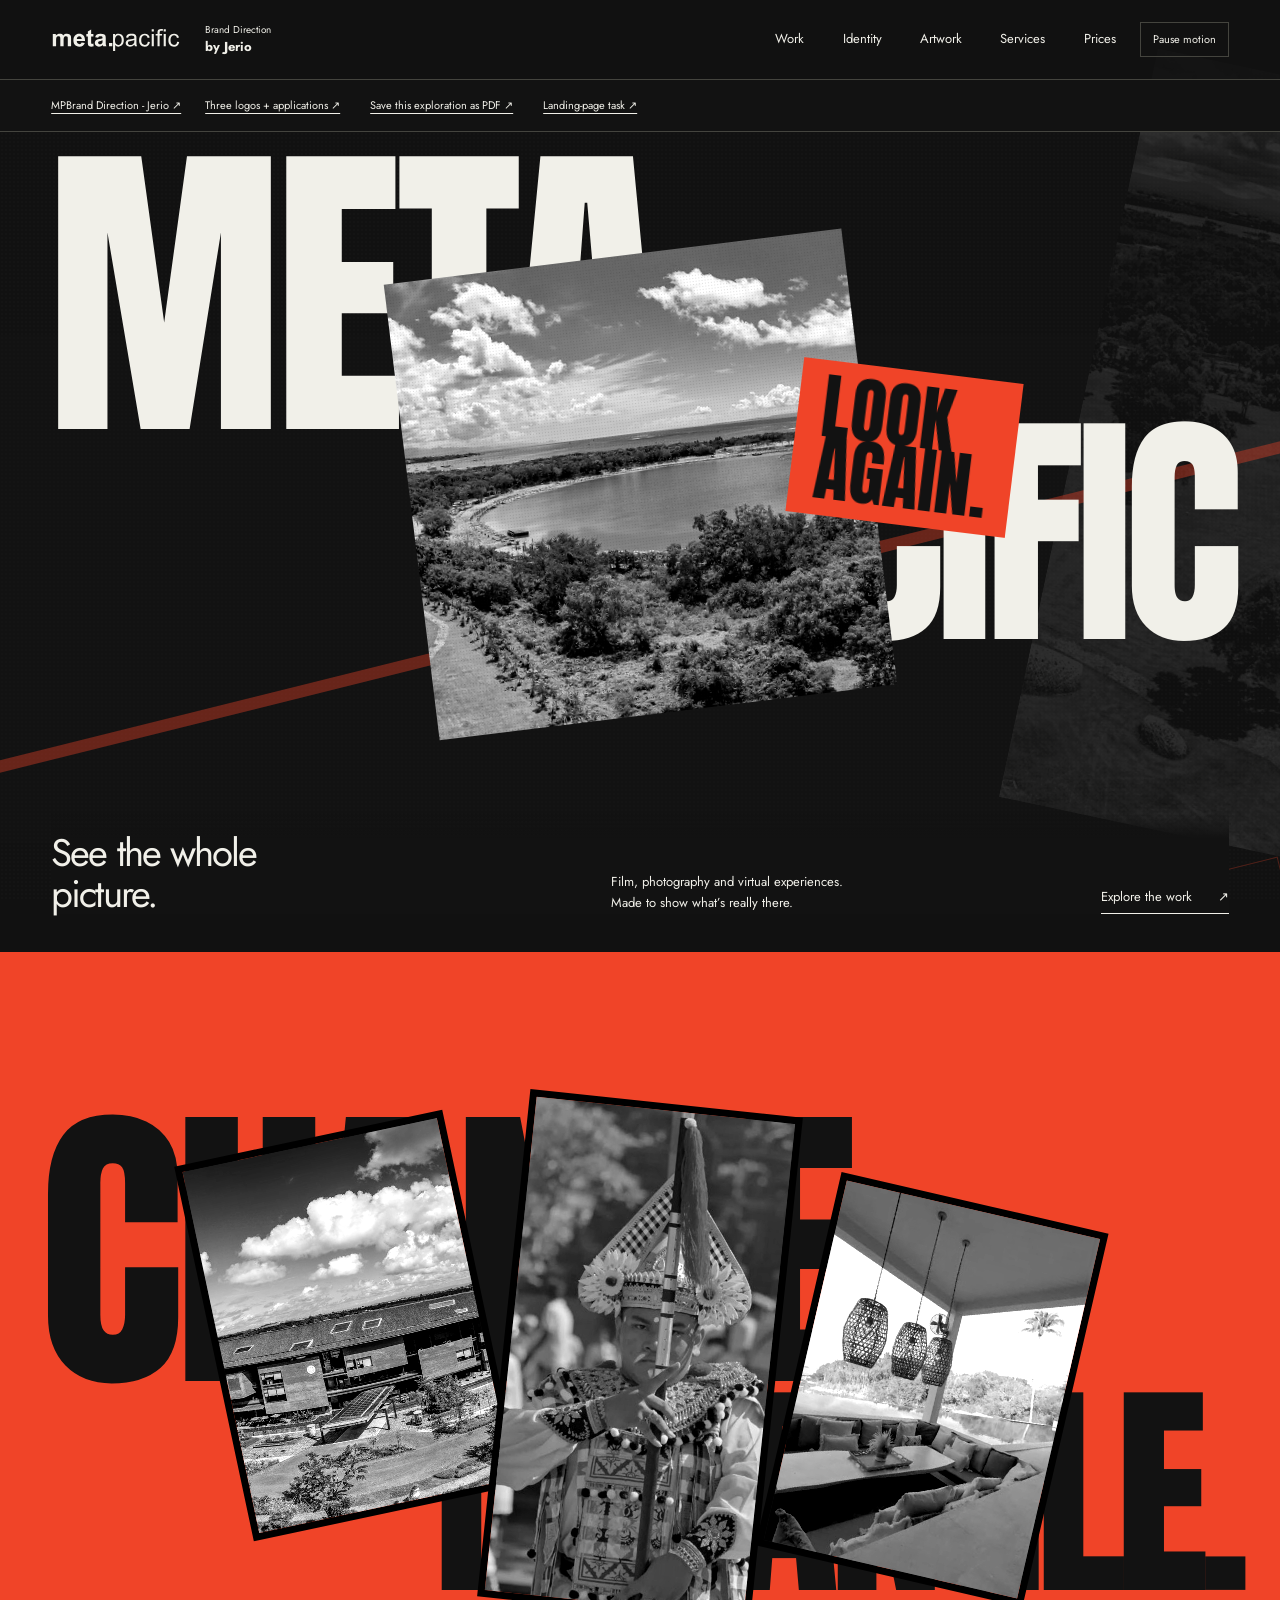
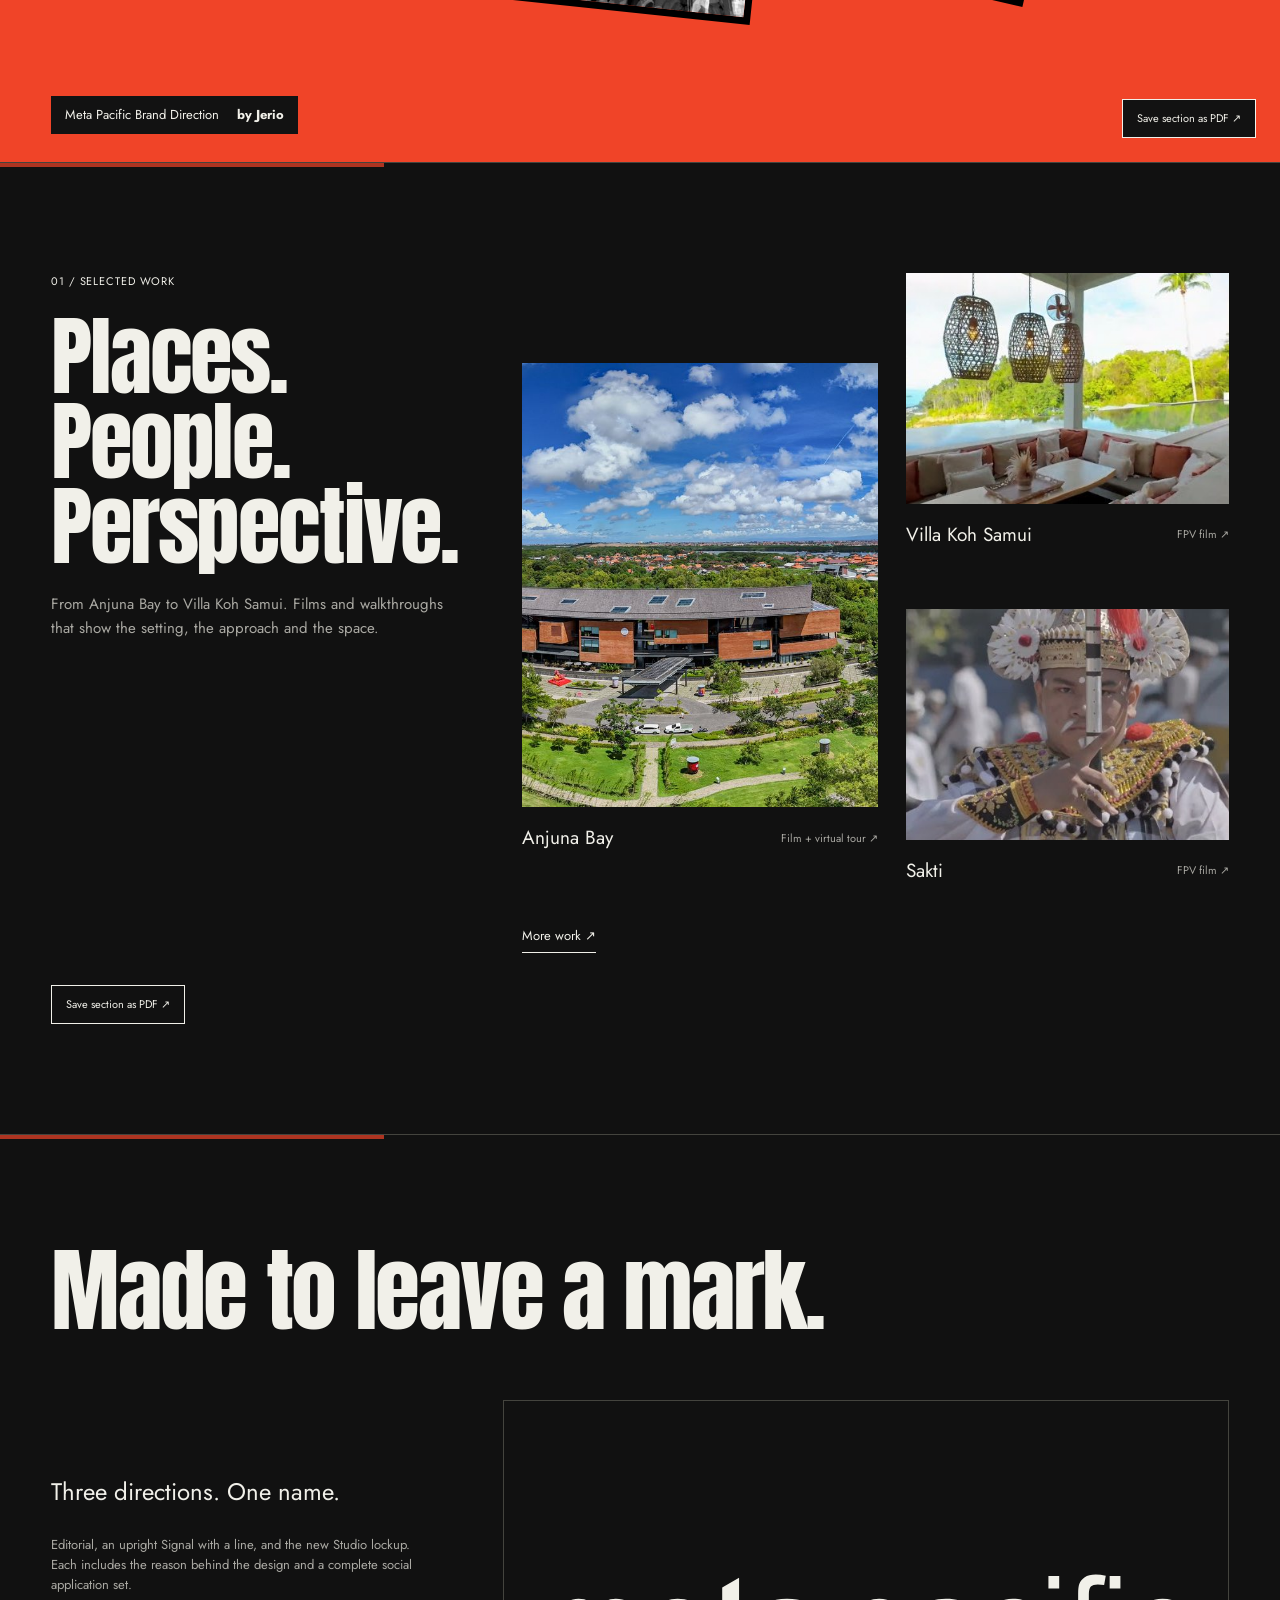
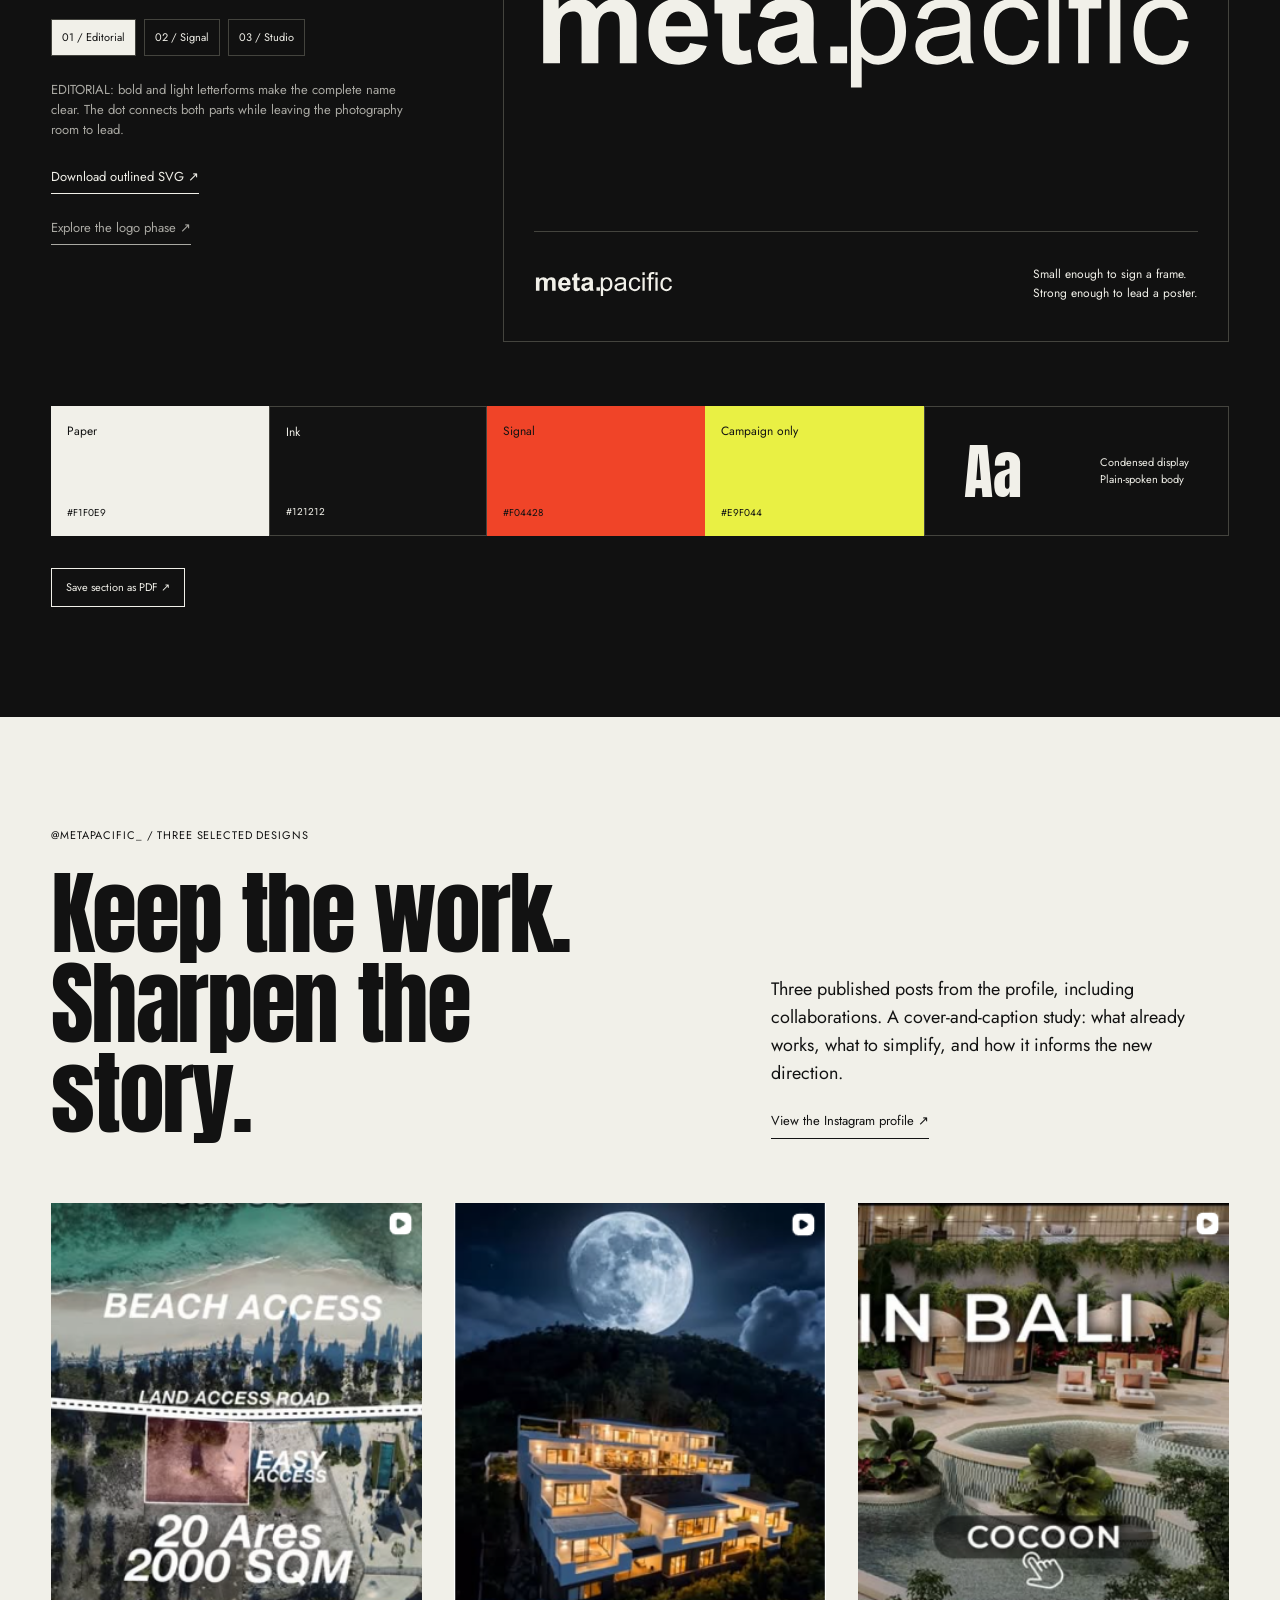
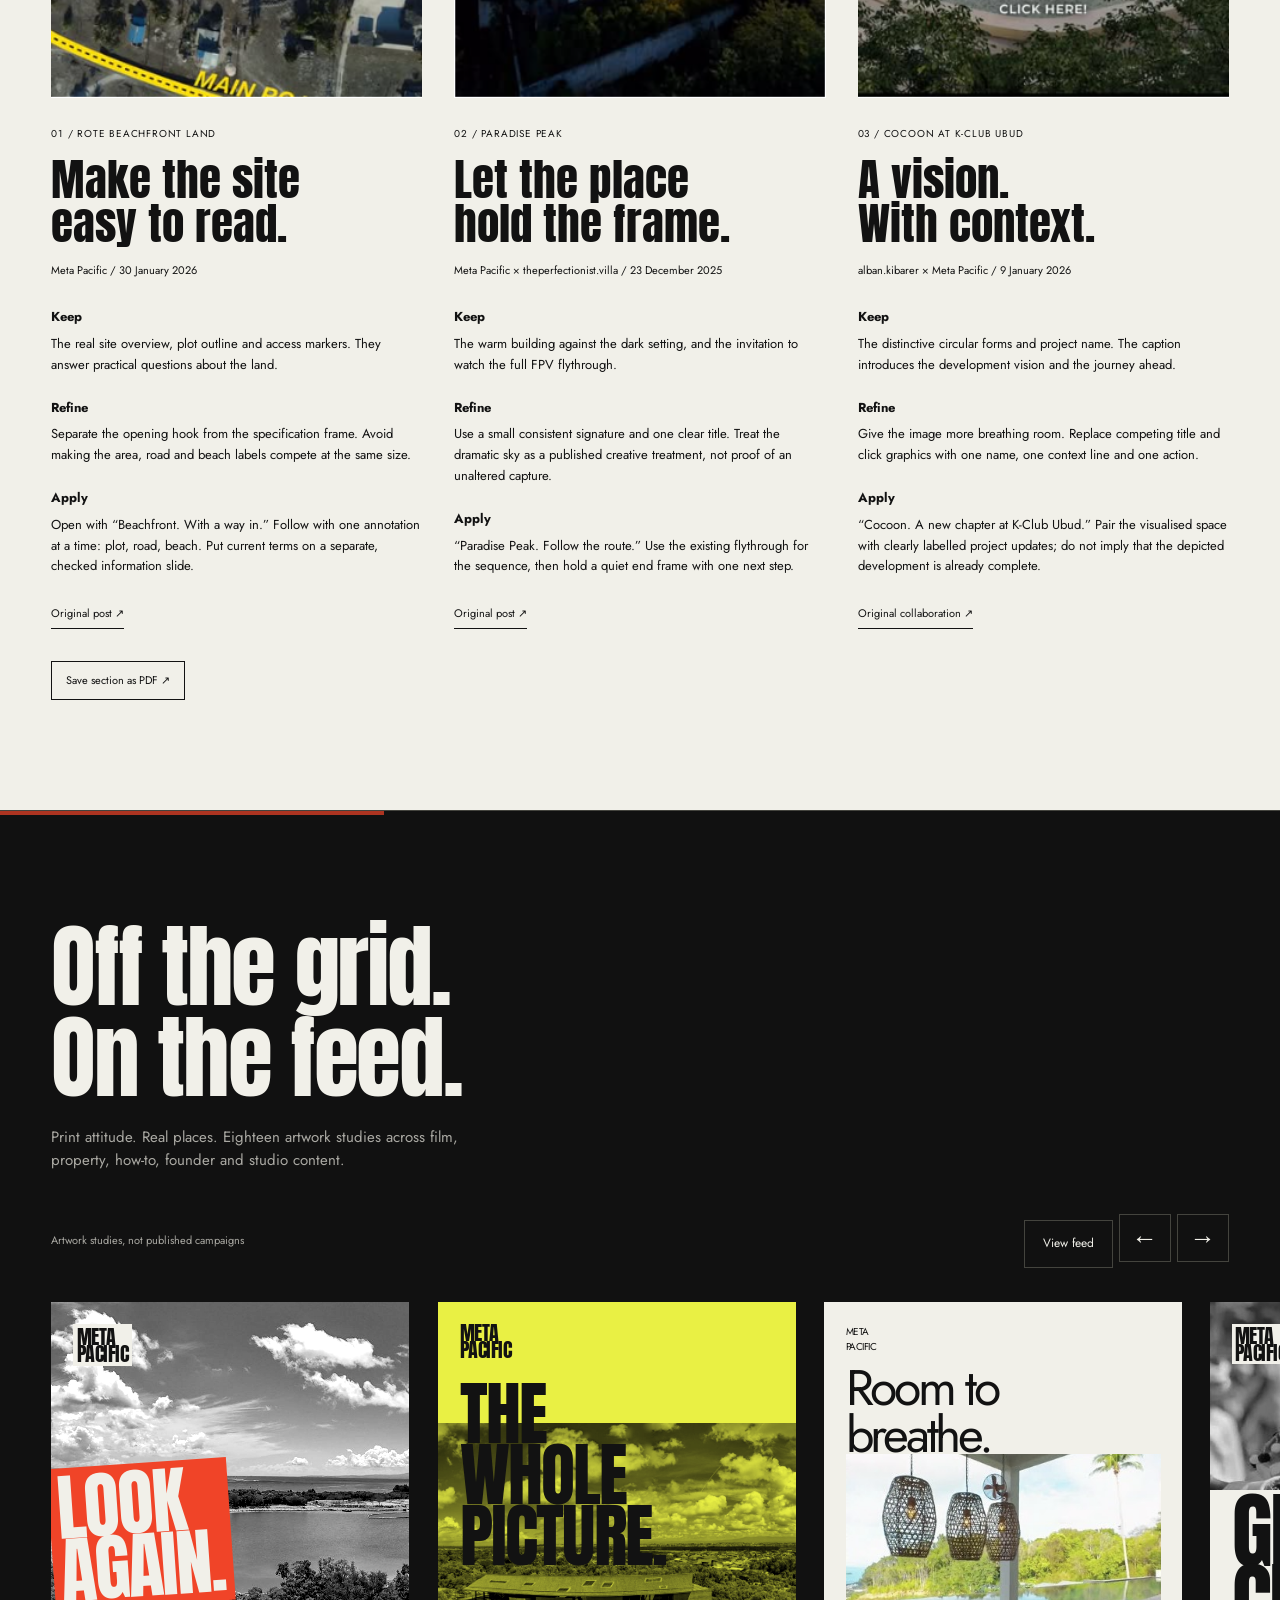
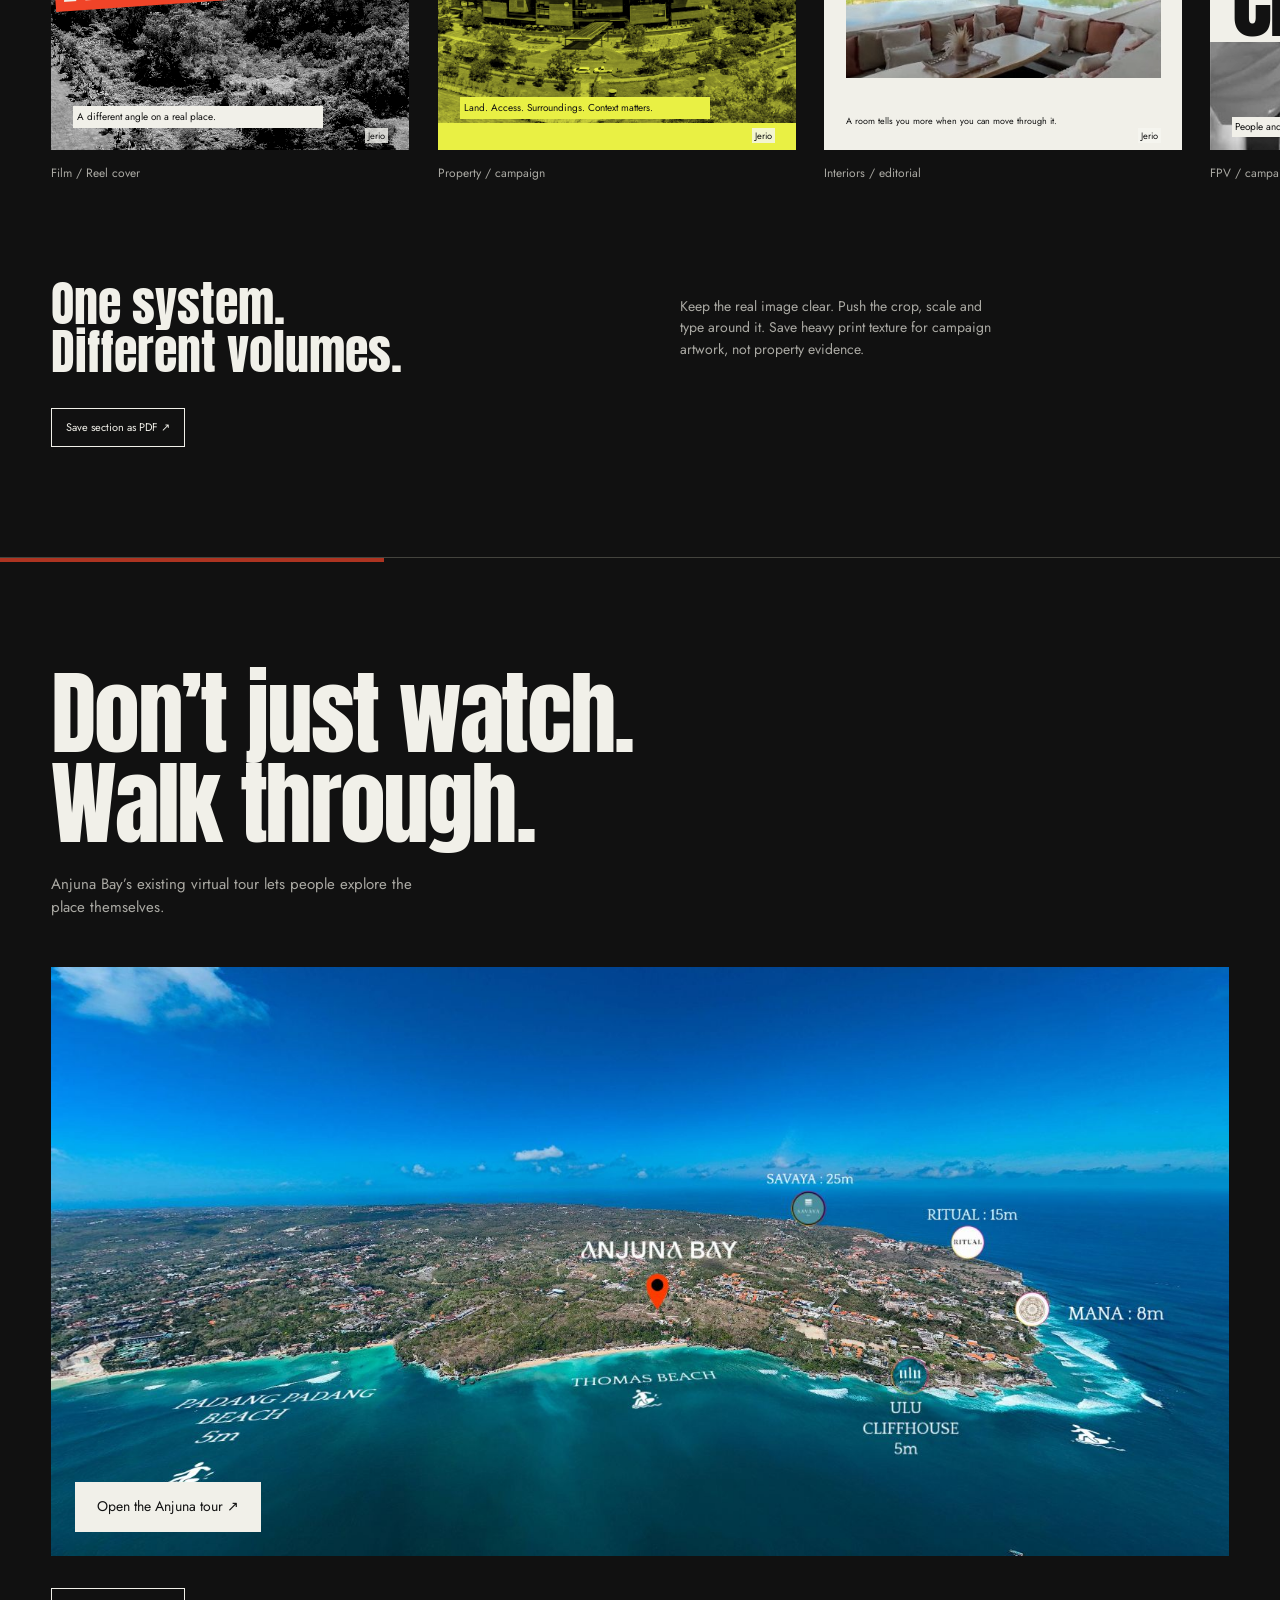
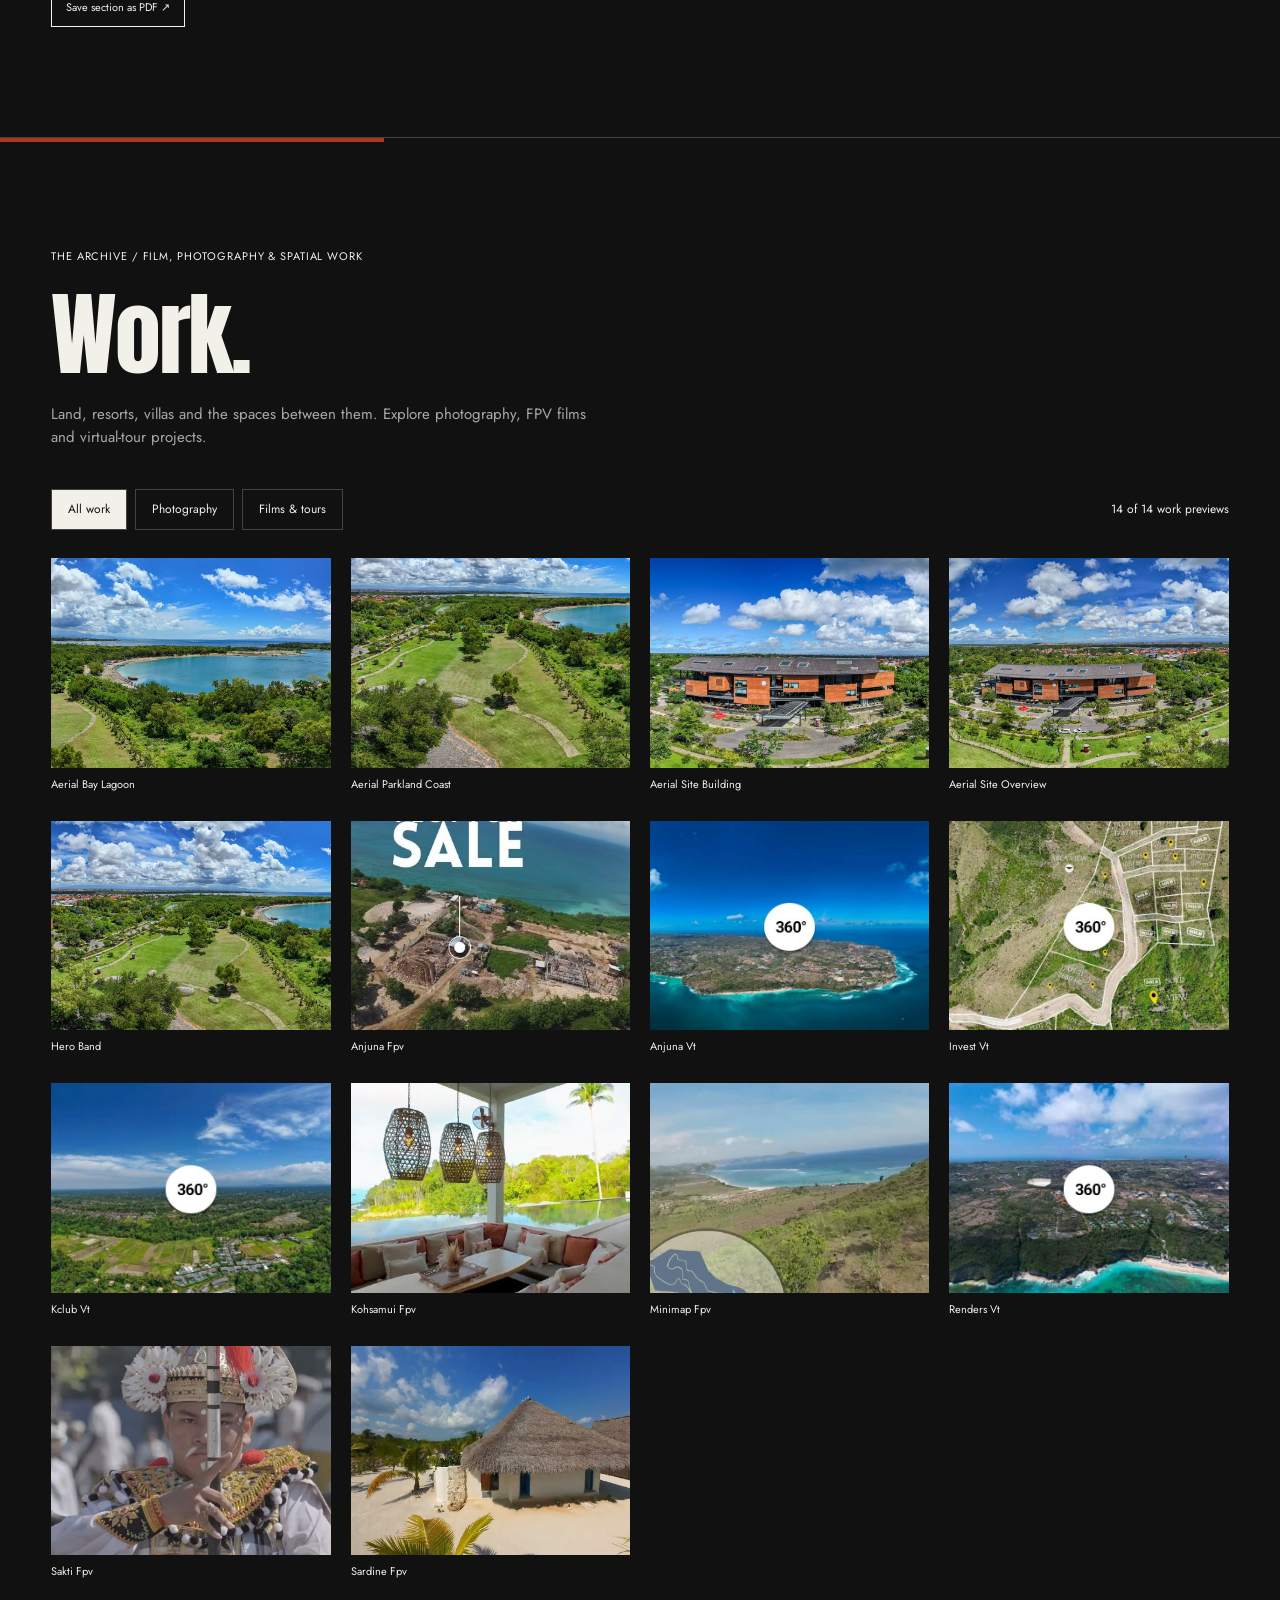
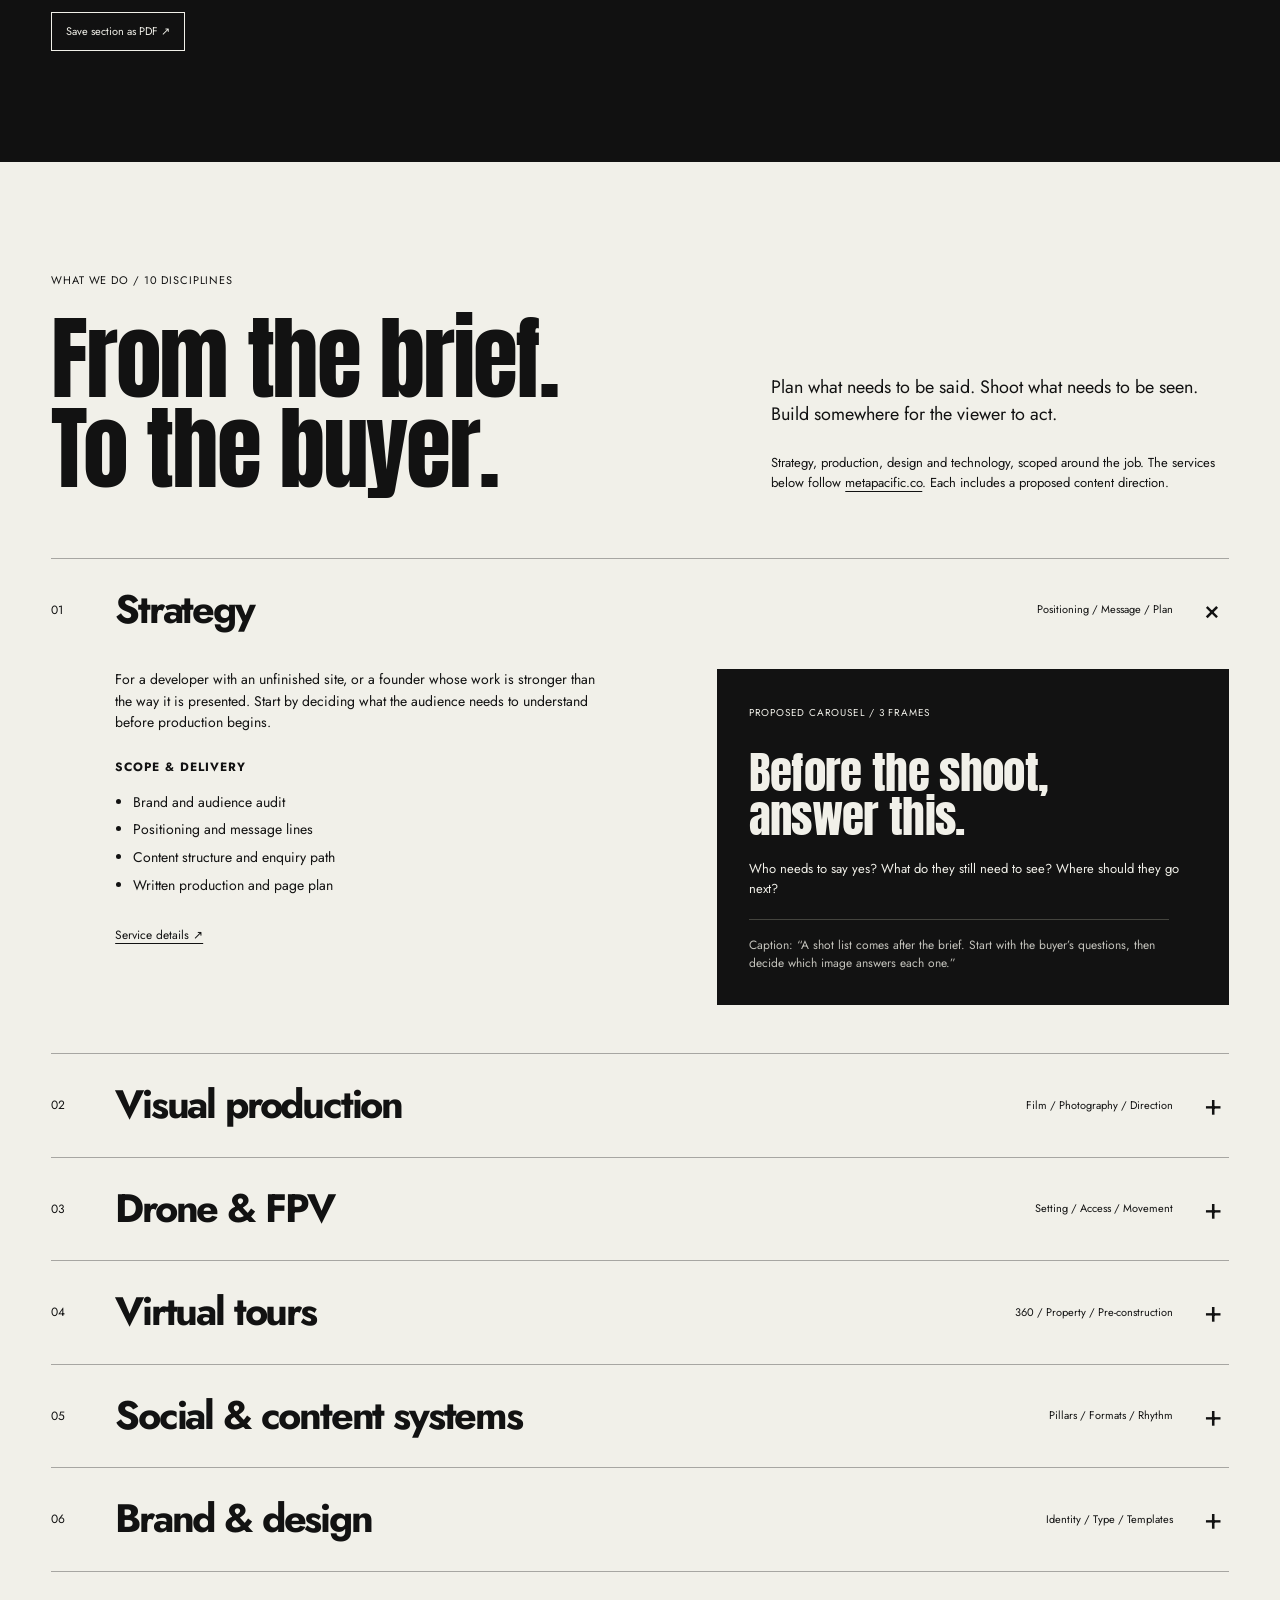
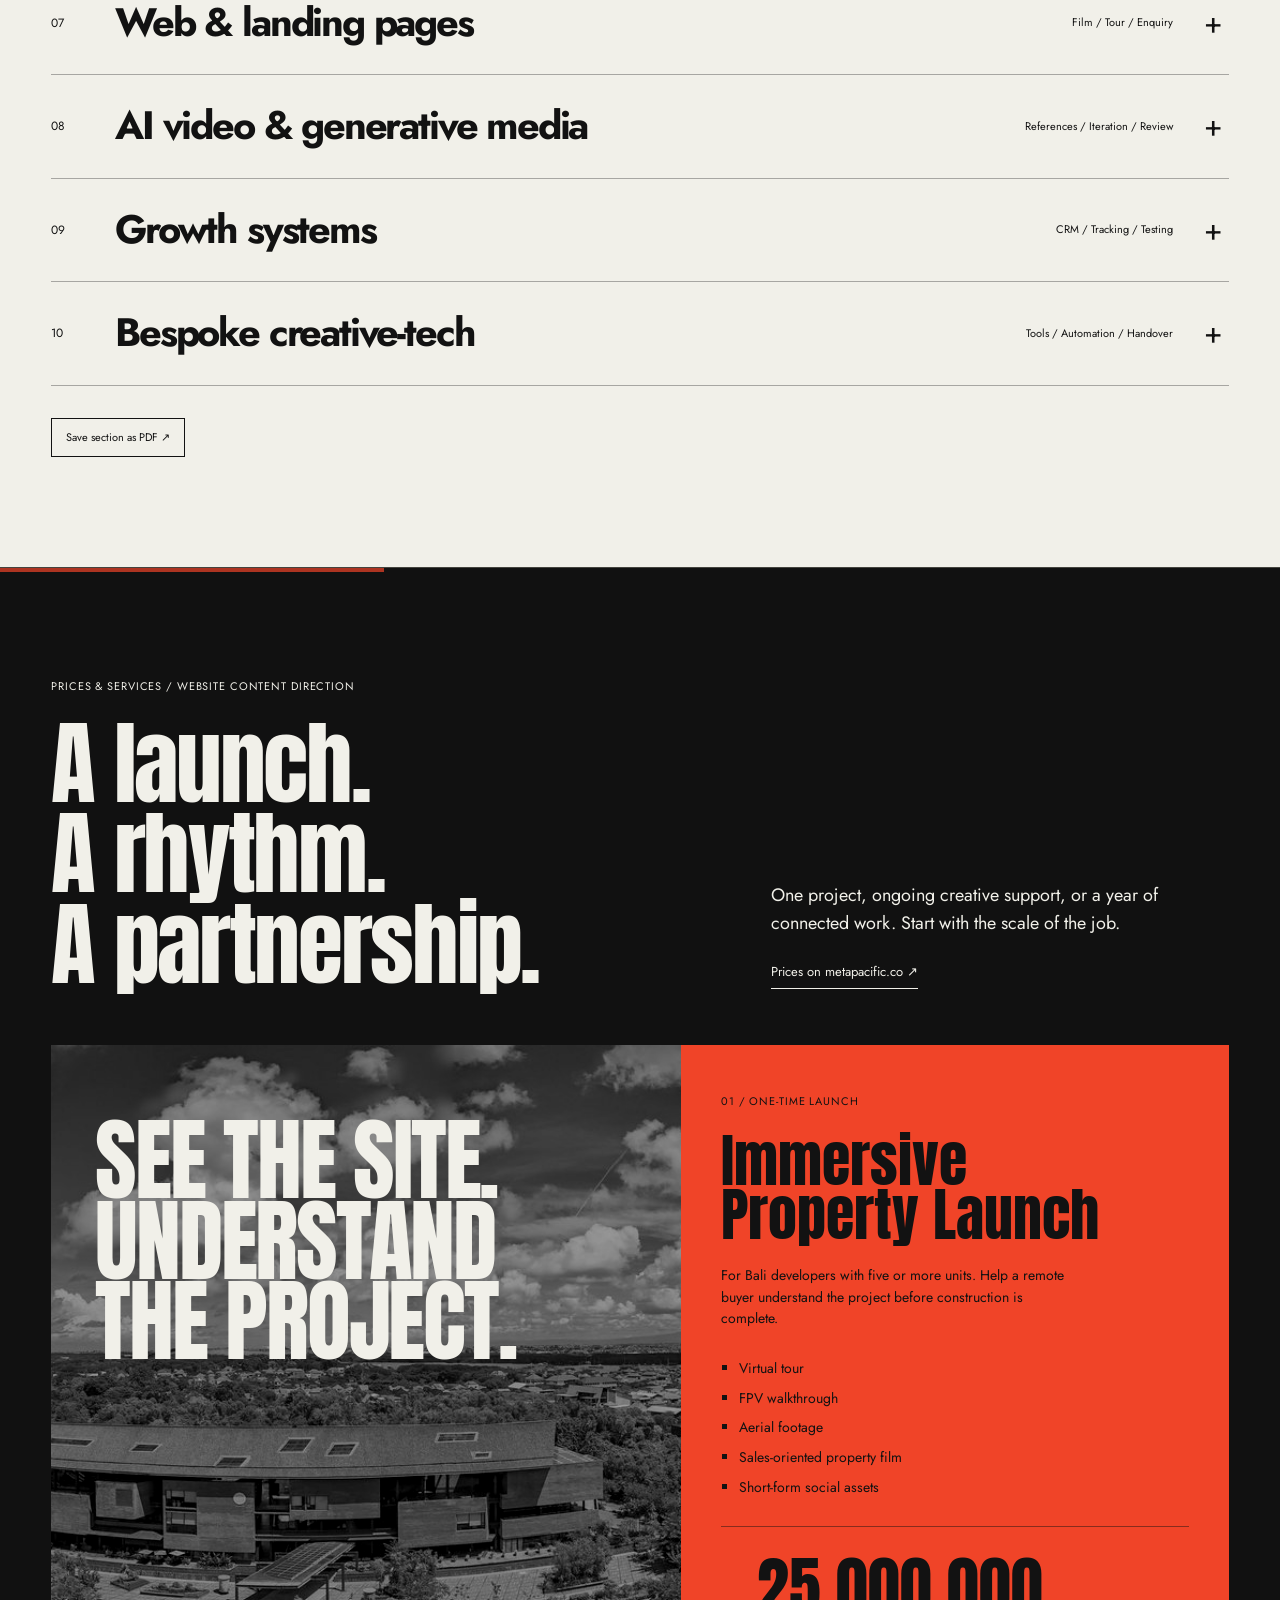
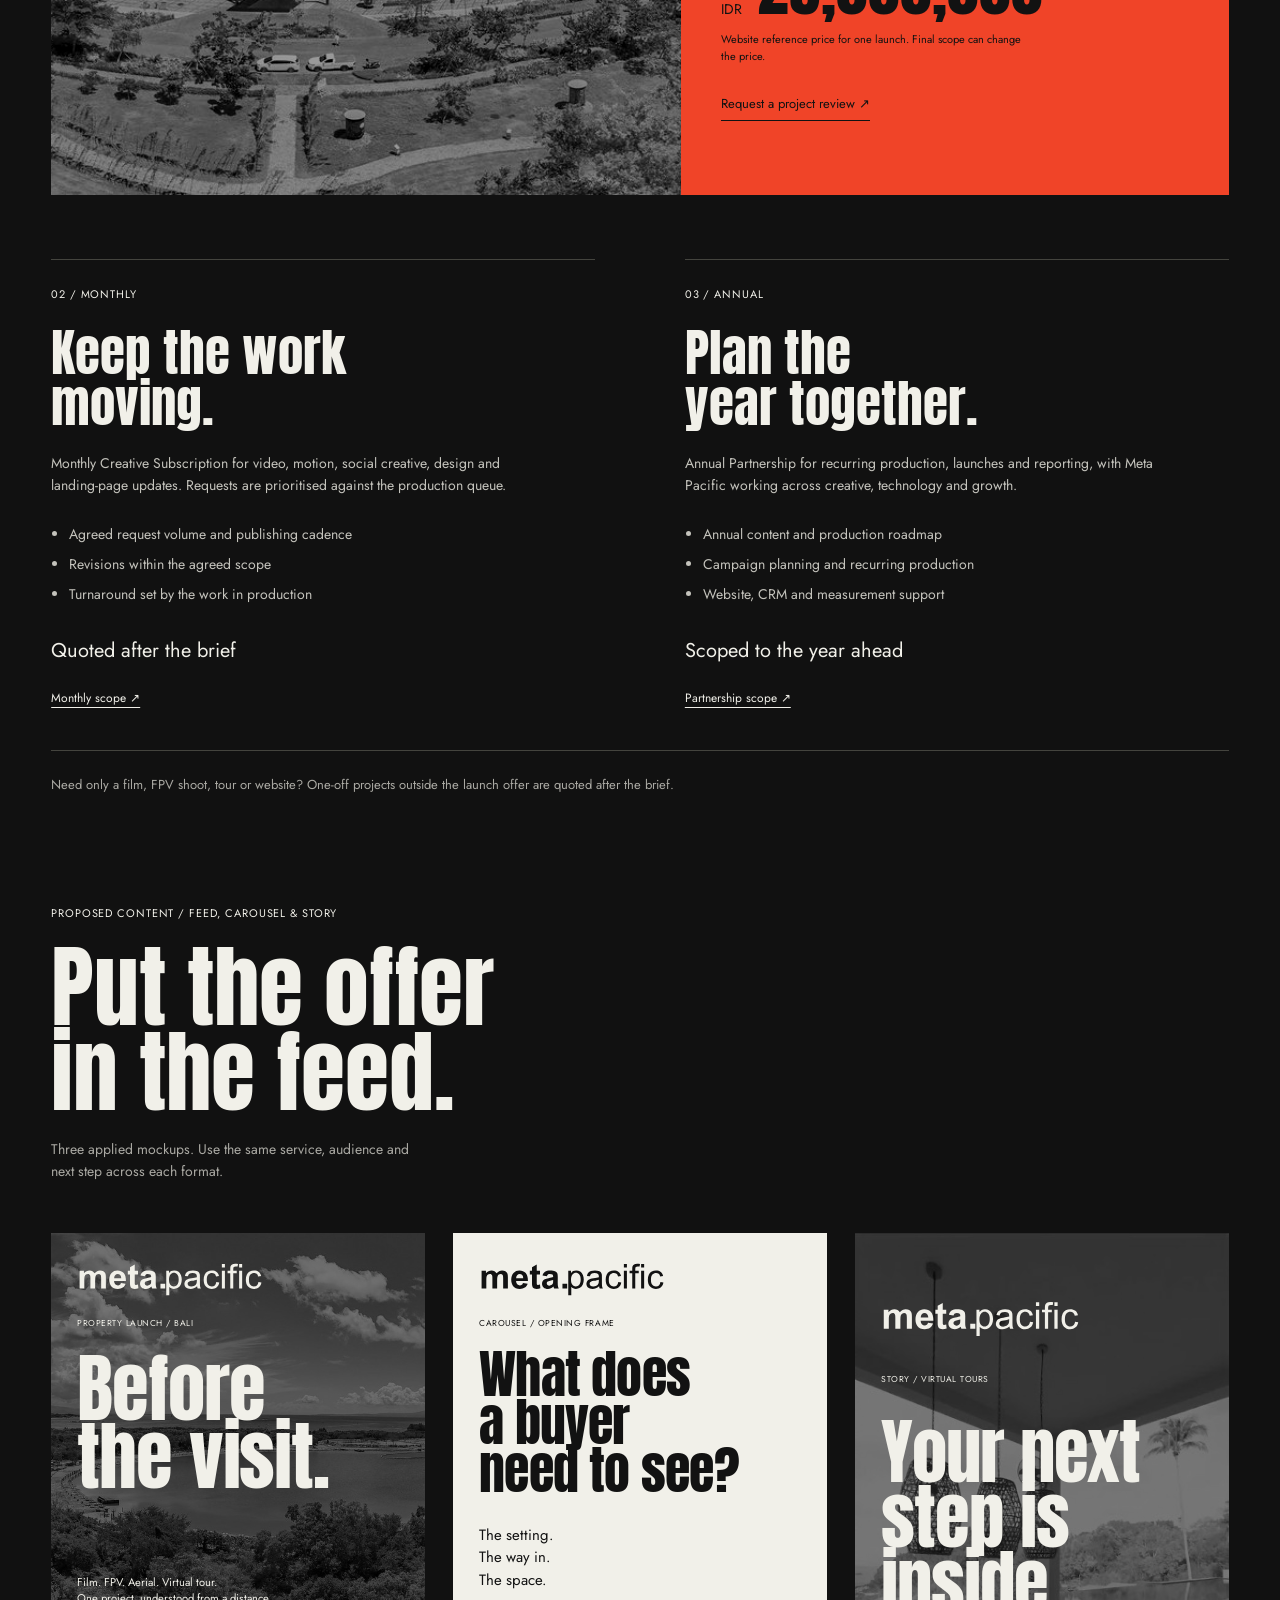
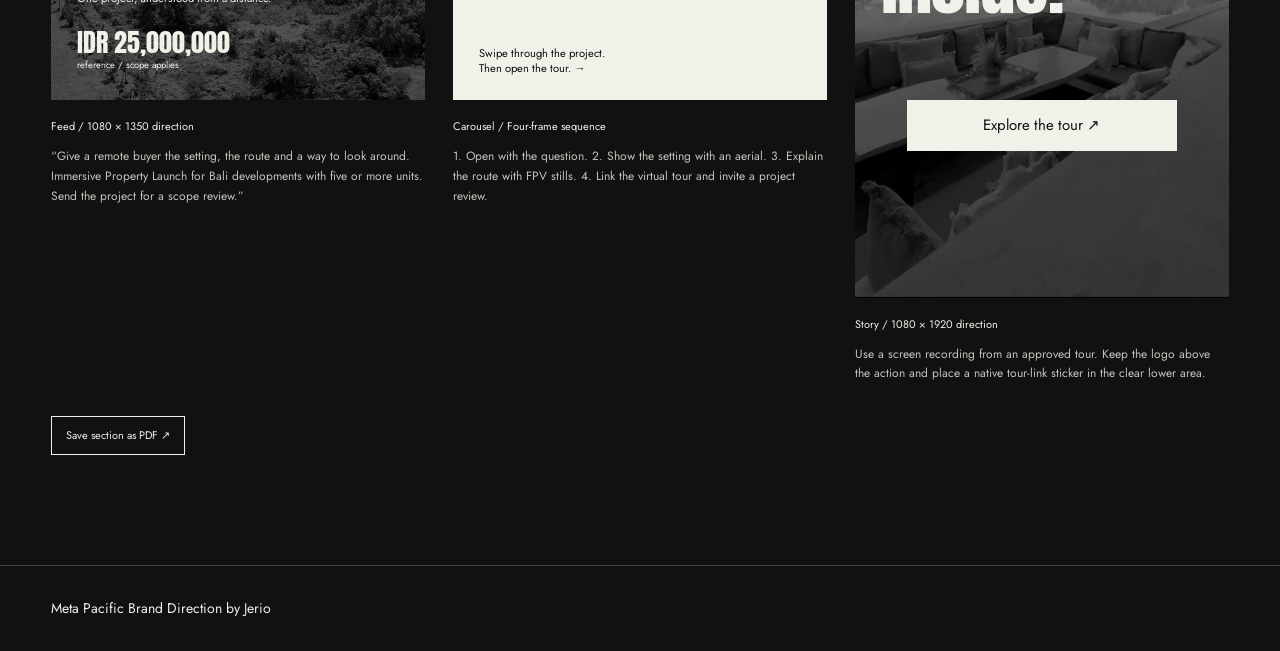
==== homepage.html @ fe28ef45 "Build the task-led brand presentation and separate PDF system Separate the final presentation from t" ====
<!doctype html>
<html lang="en"><head><meta charset="utf-8"><meta name="viewport" content="width=device-width,initial-scale=1"><meta name="robots" content="noindex,nofollow"><title>MPBrand Direction - Jerio</title><link rel="icon" href="assets/favicon.png"><link rel="preload" href="fonts/display.ttf" as="font" type="font/ttf" crossorigin><link rel="stylesheet" href="style.css?v=20260913-2"><link rel="stylesheet" href="print.css?v=20260913-2" media="print"><script src="print.js?v=20260913-2" defer></script><script src="app.js?v=20260913-2" defer></script></head>
<body>
<link rel="stylesheet" href="motion.css?v=20260913-2">
<link rel="stylesheet" href="print.css?v=20260913-2" media="print">
<div class="motion-backdrop" aria-hidden="true"><div class="backdrop-type"><span>META PACIFIC / META PACIFIC / </span><span>META PACIFIC / META PACIFIC / </span></div><div class="backdrop-photo"><img src="assets/photos/aerial-parkland-coast.jpg" alt=""></div><div class="backdrop-cut"></div><div class="backdrop-screen"></div></div>
<a class="skip" href="#main">Skip to content</a>
<header class="masthead"><a class="brand" href="#top" aria-label="Meta Pacific home"><img src="logos/editorial-paper.svg" alt="Meta Pacific" width="150" height="35"></a><span class="direction-credit">Brand Direction<br><strong>by Jerio</strong></span><nav aria-label="Chapters"><a href="#work">Work</a><a href="#identity">Identity</a><a href="#posters">Artwork</a><a href="#services">Services</a><a href="#pricing">Prices</a></nav><button id="motion" aria-pressed="false">Pause motion</button></header>
<main id="main">
<div class="assignment-toolbar print-control"><a href="./">MPBrand Direction - Jerio ↗</a><a href="logo-routes.html">Three logos + applications ↗</a><button type="button" onclick="printAssignment()">Save this exploration as PDF ↗</button><a href="phase.html?task=landing">Landing-page task ↗</a></div>
<section class="hero" id="top" aria-labelledby="hero-title">
  <div class="hero-name" aria-hidden="true"><span>META</span><span>PACIFIC</span></div>
  <figure class="hero-image"><img src="assets/photos/aerial-bay-lagoon.jpg" alt="Aerial photograph of a coastal bay from the Meta Pacific image library" fetchpriority="high" width="1600" height="1067"></figure>
  <div class="hero-stamp" aria-hidden="true">LOOK<br>AGAIN.</div>
  <div class="hero-copy"><h1 id="hero-title">See the whole picture.</h1><p>Film, photography and virtual experiences.<br>Made to show what’s really there.</p><a href="#work" class="text-link">Explore the work <span aria-hidden="true">↗</span></a></div>
</section>
<section class="motion-stage" id="motion-direction" aria-label="Meta Pacific motion direction"><div class="motion-stage-type" aria-hidden="true"><span>CHANGE</span><span>THE ANGLE.</span></div><div class="motion-stage-photos" aria-hidden="true"><img src="assets/photos/aerial-site-building.jpg" alt=""><img src="assets/work/sakti-fpv.jpg" alt=""><img src="assets/work/kohsamui-fpv.jpg" alt=""></div><p>Meta Pacific Brand Direction <strong>by Jerio</strong></p></section>
<section id="work" class="work section-pad">
  <div class="section-heading"><span class="chapter-label">01 / Selected work</span><h2>Places.<br>People.<br>Perspective.</h2><p>From Anjuna Bay to Villa Koh Samui. Films and walkthroughs that show the setting, the approach and the space.</p></div>
  <div class="work-layout">
    <button class="feature-work media-open reveal" data-project="anjuna" aria-label="Explore Anjuna Bay"><img src="assets/photos/aerial-site-overview.jpg" alt="Coastal land seen from above" loading="lazy"><span class="work-caption"><strong>Anjuna Bay</strong><span>Film + virtual tour ↗</span></span></button>
    <div class="work-secondary"><button class="media-open reveal" data-project="kohsamui" aria-label="Explore Villa Koh Samui"><img src="assets/work/kohsamui-fpv.jpg" alt="Villa Koh Samui interior from the existing project cover" loading="lazy"><span class="work-caption"><strong>Villa Koh Samui</strong><span>FPV film ↗</span></span></button><button class="media-open reveal" data-project="sakti" aria-label="Explore Sakti"><img src="assets/work/sakti-fpv.jpg" alt="A person in ceremonial clothing in the Sakti project cover" loading="lazy"><span class="work-caption"><strong>Sakti</strong><span>FPV film ↗</span></span></button></div>
  </div>
  <a class="text-link work-archive-link" href="#library">More work ↗</a>
</section>
<section class="identity section-pad" id="identity">
  <h2>Made to leave a mark.</h2>
  <div class="identity-layout"><div class="identity-context"><p>Three directions. One name.</p><p>Editorial, an upright Signal with a line, and the new Studio lockup. Each includes the reason behind the design and a complete social application set.</p><div class="route-controls" role="group" aria-label="Logo direction"><button data-route="editorial" aria-pressed="true">01 / Editorial</button><button data-route="signal" aria-pressed="false">02 / Signal</button><button data-route="studio" aria-pressed="false">03 / Studio</button></div><p id="route-description">EDITORIAL: bold and light letterforms make the complete name clear. The dot connects both parts while leaving the photography room to lead.</p><a class="text-link" id="logo-download" href="logos/editorial-paper.svg" download>Download outlined SVG ↗</a><p style="margin-top:24px"><a class="text-link" href="logo-routes.html">Explore the logo phase ↗</a></p></div>
  <div class="logo-stage" id="logo-stage"><img id="route-logo" src="logos/editorial-paper.svg" alt="Meta Pacific Editorial wordmark"><div class="logo-usage"><img class="usage-mark" src="logos/editorial-paper.svg" alt="Small-size logo application"><span>Small enough to sign a frame.<br>Strong enough to lead a poster.</span></div></div></div>
  <div class="system-strip"><div class="swatch paper">Paper <span>#F1F0E9</span></div><div class="swatch ink">Ink <span>#121212</span></div><div class="swatch red">Signal <span>#F04428</span></div><div class="swatch yellow">Campaign only <span>#E9F044</span></div><div class="type-sample">Aa <span>Condensed display<br>Plain-spoken body</span></div></div>
</section>
<section class="instagram-studies section-pad" id="instagram" aria-labelledby="instagram-title"><div class="service-intro"><div><span class="chapter-label">@metapacific_ / Three selected designs</span><h2 id="instagram-title">Keep the work.<br>Sharpen the story.</h2></div><div><p>Three published posts from the profile, including collaborations. A cover-and-caption study: what already works, what to simplify, and how it informs the new direction.</p><a class="text-link" href="https://www.instagram.com/metapacific_/" target="_blank" rel="noopener">View the Instagram profile ↗</a></div></div>
  <div class="instagram-grid">
    <article><a class="instagram-cover" href="https://www.instagram.com/metapacific_/reel/DUKG1cMEZ5h/" target="_blank" rel="noopener"><img src="artwork/instagram-reference-1.png" alt="Published Rote land cover with beach access, road and plot annotations" loading="lazy"></a><span class="chapter-label">01 / Rote beachfront land</span><h3>Make the site<br>easy to read.</h3><p class="instagram-source">Meta Pacific / 30 January 2026</p><dl><dt>Keep</dt><dd>The real site overview, plot outline and access markers. They answer practical questions about the land.</dd><dt>Refine</dt><dd>Separate the opening hook from the specification frame. Avoid making the area, road and beach labels compete at the same size.</dd><dt>Apply</dt><dd>Open with “Beachfront. With a way in.” Follow with one annotation at a time: plot, road, beach. Put current terms on a separate, checked information slide.</dd></dl><a class="text-link" href="https://www.instagram.com/metapacific_/reel/DUKG1cMEZ5h/" target="_blank" rel="noopener">Original post ↗</a></article>
    <article><a class="instagram-cover" href="https://www.instagram.com/metapacific_/reel/DSmWvyeCKBX/" target="_blank" rel="noopener"><img src="artwork/instagram-reference-2.png" alt="Published Paradise Peak cover showing an illuminated villa under a large moon" loading="lazy"></a><span class="chapter-label">02 / Paradise Peak</span><h3>Let the place<br>hold the frame.</h3><p class="instagram-source">Meta Pacific × theperfectionist.villa / 23 December 2025</p><dl><dt>Keep</dt><dd>The warm building against the dark setting, and the invitation to watch the full FPV flythrough.</dd><dt>Refine</dt><dd>Use a small consistent signature and one clear title. Treat the dramatic sky as a published creative treatment, not proof of an unaltered capture.</dd><dt>Apply</dt><dd>“Paradise Peak. Follow the route.” Use the existing flythrough for the sequence, then hold a quiet end frame with one next step.</dd></dl><a class="text-link" href="https://www.instagram.com/metapacific_/reel/DSmWvyeCKBX/" target="_blank" rel="noopener">Original post ↗</a></article>
    <article><a class="instagram-cover" href="https://www.instagram.com/alban.kibarer/reel/DTSb8BEEkUP/" target="_blank" rel="noopener"><img src="artwork/instagram-reference-3.png" alt="Published Cocoon cover with a circular pool, architecture and a click prompt" loading="lazy"></a><span class="chapter-label">03 / Cocoon at K-Club Ubud</span><h3>A vision.<br>With context.</h3><p class="instagram-source">alban.kibarer × Meta Pacific / 9 January 2026</p><dl><dt>Keep</dt><dd>The distinctive circular forms and project name. The caption introduces the development vision and the journey ahead.</dd><dt>Refine</dt><dd>Give the image more breathing room. Replace competing title and click graphics with one name, one context line and one action.</dd><dt>Apply</dt><dd>“Cocoon. A new chapter at K-Club Ubud.” Pair the visualised space with clearly labelled project updates; do not imply that the depicted development is already complete.</dd></dl><a class="text-link" href="https://www.instagram.com/alban.kibarer/reel/DTSb8BEEkUP/" target="_blank" rel="noopener">Original collaboration ↗</a></article>
  </div>
</section>
<section id="posters" class="posters section-pad">
  <div class="section-heading"><h2>Off the grid.<br>On the feed.</h2><p>Print attitude. Real places. Eighteen artwork studies across film, property, how-to, founder and studio content.</p></div>
  <div class="poster-tools"><span>Artwork studies, not published campaigns</span><div><button id="feed-toggle" aria-pressed="false">View feed</button><button id="previous-poster" aria-label="Previous artworks">←</button><button id="next-poster" aria-label="Next artworks">→</button></div></div>
  <div id="poster-track" class="poster-track" tabindex="0" aria-label="Artwork gallery. Scroll horizontally or use arrow buttons"></div>
  <div class="campaign-rule"><strong>One system.<br>Different volumes.</strong><p>Keep the real image clear. Push the crop, scale and type around it. Save heavy print texture for campaign artwork, not property evidence.</p></div>
</section>
<section class="tour section-pad" id="tour"><div class="tour-title"><h2>Don’t just watch.<br>Walk through.</h2><p>Anjuna Bay’s existing virtual tour lets people explore the place themselves.</p></div><button class="tour-cover media-open" data-project="anjuna-tour"><img src="tour-preview.png" alt="Screenshot of the supplied Anjuna Bay opening panorama" loading="lazy"><span>Open the Anjuna tour ↗</span></button></section>
<section class="library section-pad" id="library"><span class="chapter-label">The archive / Film, photography &amp; spatial work</span><h2>Work.</h2><p>Land, resorts, villas and the spaces between them. Explore photography, FPV films and virtual-tour projects.</p><div class="library-toolbar"><div role="group" aria-label="Work filter"><button data-filter="All" aria-pressed="true">All work</button><button data-filter="Photography" aria-pressed="false">Photography</button><button data-filter="Project covers" aria-pressed="false">Films &amp; tours</button></div><span id="asset-count" role="status">Loading work…</span></div><div class="asset-grid" id="asset-grid"></div></section>
<section class="services section-pad" id="services" aria-labelledby="services-title">
  <div class="service-intro"><div><span class="chapter-label">What we do / 10 disciplines</span><h2 id="services-title">From the brief.<br>To the buyer.</h2></div><div><p>Plan what needs to be said. Shoot what needs to be seen. Build somewhere for the viewer to act.</p><p>Strategy, production, design and technology, scoped around the job. The services below follow <a href="https://metapacific.co/services/" target="_blank" rel="noopener">metapacific.co</a>. Each includes a proposed content direction.</p></div></div>
  <div class="service-list">
    <details class="service-row" open><summary><span>01</span><h3>Strategy</h3><span class="service-tag">Positioning / Message / Plan</span><span class="service-plus" aria-hidden="true">+</span></summary><div class="service-body"><div><p>For a developer with an unfinished site, or a founder whose work is stronger than the way it is presented. Start by deciding what the audience needs to understand before production begins.</p><h4>Scope &amp; delivery</h4><ul><li>Brand and audience audit</li><li>Positioning and message lines</li><li>Content structure and enquiry path</li><li>Written production and page plan</li></ul><a href="https://metapacific.co/services/strategy/" target="_blank" rel="noopener">Service details ↗</a></div><div class="content-direction"><span>Proposed carousel / 3 frames</span><h4>Before the shoot,<br>answer this.</h4><p>Who needs to say yes? What do they still need to see? Where should they go next?</p><p class="direction-caption">Caption: “A shot list comes after the brief. Start with the buyer’s questions, then decide which image answers each one.”</p></div></div></details>
    <details class="service-row"><summary><span>02</span><h3>Visual production</h3><span class="service-tag">Film / Photography / Direction</span><span class="service-plus" aria-hidden="true">+</span></summary><div class="service-body"><div><p>Hospitality, property and lifestyle shoots with one visual direction across film, photography and founder content. Plan the story, capture it, then edit and grade the work as a set.</p><h4>Scope &amp; delivery</h4><ul><li>Brand and campaign films</li><li>Hospitality and real-estate stills</li><li>Founder interviews and directed content</li><li>Finished films, stills and social cuts</li></ul><a href="https://metapacific.co/services/visual-production/" target="_blank" rel="noopener">Service details ↗</a></div><div class="content-direction"><span>Proposed Reel / Establish, enter, detail</span><h4>A place is more<br>than its best angle.</h4><p>Open on the setting. Follow the arrival. Finish on the light, texture and small details that make the place feel specific.</p><p class="direction-caption">Caption: “The wide shot tells you where you are. The next shot should tell you why you would stay.”</p></div></div></details>
    <details class="service-row"><summary><span>03</span><h3>Drone &amp; FPV</h3><span class="service-tag">Setting / Access / Movement</span><span class="service-plus" aria-hidden="true">+</span></summary><div class="service-body"><div><p>Make terrain, access and connected spaces understandable. Use conventional aerial footage for orientation and an FPV route to carry the viewer through the project.</p><h4>Scope &amp; delivery</h4><ul><li>Flight path and capture planning</li><li>Aerial establishing shots and plates</li><li>FPV walkthrough and spatial tour</li><li>Short-form cuts from the same flight</li></ul><a href="https://metapacific.co/services/drone-fpv/" target="_blank" rel="noopener">Service details ↗</a></div><div class="content-direction"><span>Proposed Reel / Aerial to FPV</span><h4>Show the approach.<br>Then take us in.</h4><p>Use a wide view to locate the site. Cut to the entry route. Keep the movement readable through the final space.</p><p class="direction-caption">Caption: “A flyover shows the setting. A walkthrough shows how it connects. Plan both around what the viewer needs to understand.”</p></div></div></details>
    <details class="service-row"><summary><span>04</span><h3>Virtual tours</h3><span class="service-tag">360 / Property / Pre-construction</span><span class="service-plus" aria-hidden="true">+</span></summary><div class="service-body"><div><p>For buyers who cannot visit yet. Build a walkthrough of the land, villa or resort, or use approved 3D renders for a pre-construction experience.</p><h4>Scope &amp; delivery</h4><ul><li>360 capture and interactive assembly</li><li>Sales-team presentation</li><li>Hosted tour and selected stills</li><li>Embed ready for a launch page</li></ul><a href="https://metapacific.co/services/virtual-tours/" target="_blank" rel="noopener">Service details ↗</a></div><div class="content-direction"><span>Proposed Story / Screen recording + tour link</span><h4>Take a look.<br>Choose a direction.</h4><p>Record the actual tour moving between two connected spaces. End with a native link sticker that opens the walkthrough.</p><p class="direction-caption">Caption: “Where does this room lead? Open the tour and look around before you plan the visit.”</p></div></div></details>
    <details class="service-row"><summary><span>05</span><h3>Social &amp; content systems</h3><span class="service-tag">Pillars / Formats / Rhythm</span><span class="service-plus" aria-hidden="true">+</span></summary><div class="service-body"><div><p>Turn a production into a continuing conversation. Define the subjects, hooks and formats, then build a publishing rhythm the team can maintain.</p><h4>Scope &amp; delivery</h4><ul><li>Content strategy and pillar map</li><li>Hooks, formats and a usable calendar</li><li>First set of posts from production</li><li>Founder content from real conversation</li></ul><a href="https://metapacific.co/services/social-content/" target="_blank" rel="noopener">Service details ↗</a></div><div class="content-direction"><span>Proposed feed sequence / Place, process, person</span><h4>One shoot.<br>More to say.</h4><p>Follow the project film with a route breakdown, a still-image story and a short answer from the person behind the brief.</p><p class="direction-caption">Caption: “Don’t post the same film three times. Give each cut a different job: show the place, explain a choice, answer a question.”</p></div></div></details>
    <details class="service-row"><summary><span>06</span><h3>Brand &amp; design</h3><span class="service-tag">Identity / Type / Templates</span><span class="service-plus" aria-hidden="true">+</span></summary><div class="service-body"><div><p>Make the film, the sales presentation and the page recognisably part of the same business. Set the direction, build the templates, then apply them to real launch material.</p><h4>Scope &amp; delivery</h4><ul><li>Brand direction and typography</li><li>Graphic, icon and template systems</li><li>Presentations and cross-channel layouts</li><li>Core templates and an applied launch set</li></ul><a href="https://metapacific.co/services/brand-design/" target="_blank" rel="noopener">Service details ↗</a></div><div class="content-direction"><span>Proposed carousel / Mark to application</span><h4>The logo is<br>the beginning.</h4><p>Show the wordmark first, then the same identity on a feed post, a carousel and a moving-image title frame.</p><p class="direction-caption">Caption: “A brand needs to work after the logo slide. Here is how the same type, colour and spacing carry across the launch.”</p></div></div></details>
    <details class="service-row"><summary><span>07</span><h3>Web &amp; landing pages</h3><span class="service-tag">Film / Tour / Enquiry</span><span class="service-plus" aria-hidden="true">+</span></summary><div class="service-body"><div><p>Give the film and tour a page built around the next step. Map what the viewer needs to see, where they enquire and how the response is measured.</p><h4>Scope &amp; delivery</h4><ul><li>Campaign pages and microsites</li><li>Film and tour embeds</li><li>Lead form and confirmation</li><li>Tracking and analytics setup</li></ul><a href="https://metapacific.co/services/web-landing-pages/" target="_blank" rel="noopener">Service details ↗</a></div><div class="content-direction"><span>Proposed carousel / Three page moments</span><h4>Watch.<br>Explore. Enquire.</h4><p>Show a page mockup in three crops: the opening film, the interactive tour and the enquiry section.</p><p class="direction-caption">Caption: “The film gets attention. The tour answers questions. The form gives an interested viewer somewhere to go.”</p></div></div></details>
    <details class="service-row"><summary><span>08</span><h3>AI video &amp; generative media</h3><span class="service-tag">References / Iteration / Review</span><span class="service-plus" aria-hidden="true">+</span></summary><div class="service-body"><div><p>A service listed on the website for directed extensions and alternative treatments. References set the look, and every piece is reviewed before delivery.</p><h4>Scope &amp; delivery</h4><ul><li>AI-augmented video and image work</li><li>Scene extension and interview illustration</li><li>Graphic and subtitle systems</li><li>Approved pieces and usage boundaries</li></ul><a href="https://metapacific.co/services/ai-media/" target="_blank" rel="noopener">Service details ↗</a></div><div class="content-direction"><span>Proposed educational carousel / Type-led</span><h4>What stays real?<br>What gets changed?</h4><p>Explain the distinction between captured footage, an approved extension and a rejected treatment. Use labels and diagrams, not invented project evidence.</p><p class="direction-caption">This review uses real photography and type only. Listing this service does not introduce generated images into the brand direction.</p></div></div></details>
    <details class="service-row"><summary><span>09</span><h3>Growth systems</h3><span class="service-tag">CRM / Tracking / Testing</span><span class="service-plus" aria-hidden="true">+</span></summary><div class="service-body"><div><p>Connect the enquiry to a named lead and a clear follow-up. Establish what is running, test one change, and record what is worth repeating.</p><h4>Scope &amp; delivery</h4><ul><li>Landing experiments and outbound</li><li>CRM setup and enquiry routing</li><li>Campaign testing and tracking</li><li>Working capture path and test notes</li></ul><a href="https://metapacific.co/services/growth/" target="_blank" rel="noopener">Service details ↗</a></div><div class="content-direction"><span>Proposed carousel / Enquiry to follow-up</span><h4>The form was sent.<br>What happens next?</h4><p>Show a labelled mockup: enquiry, CRM record, assigned owner, next contact. Keep example data clearly fictional.</p><p class="direction-caption">Caption: “A lead should not disappear into an inbox. Make the handoff clear before sending more people to the page.”</p></div></div></details>
    <details class="service-row"><summary><span>10</span><h3>Bespoke creative-tech</h3><span class="service-tag">Tools / Automation / Handover</span><span class="service-plus" aria-hidden="true">+</span></summary><div class="service-body"><div><p>For a repetitive task or an experience that needs a small custom piece. Define the bottleneck, build what removes it and name the person who will run it.</p><h4>Scope &amp; delivery</h4><ul><li>Custom integrations and automations</li><li>Project-specific digital experiences</li><li>Working tool or workflow</li><li>Documented handover</li></ul><a href="https://metapacific.co/services/creative-tech/" target="_blank" rel="noopener">Service details ↗</a></div><div class="content-direction"><span>Proposed demo Reel / Manual to connected</span><h4>Less copying.<br>More making.</h4><p>Show a labelled workflow mockup moving one request through intake, assignment and delivery. Demonstrate the steps without inventing time-saving results.</p><p class="direction-caption">Caption: “Start with the task your team repeats. Build the smallest tool that removes the repeat, then hand it over properly.”</p></div></div></details>
  </div>
</section>
<section class="pricing section-pad" id="pricing" aria-labelledby="pricing-title">
  <div class="service-intro"><div><span class="chapter-label">Prices &amp; services / Website content direction</span><h2 id="pricing-title">A launch.<br>A rhythm.<br>A partnership.</h2></div><div><p>One project, ongoing creative support, or a year of connected work. Start with the scale of the job.</p><a class="text-link" href="https://metapacific.co/pricing/" target="_blank" rel="noopener">Prices on metapacific.co ↗</a></div></div>
  <article class="launch-offer"><div class="offer-image"><img src="assets/photos/aerial-site-overview.jpg" alt="Aerial view of a coastal development" loading="lazy"><span>SEE THE SITE.<br>UNDERSTAND<br>THE PROJECT.</span></div><div class="offer-copy"><span class="chapter-label">01 / One-time launch</span><h3>Immersive<br>Property Launch</h3><p>For Bali developers with five or more units. Help a remote buyer understand the project before construction is complete.</p><ul><li>Virtual tour</li><li>FPV walkthrough</li><li>Aerial footage</li><li>Sales-oriented property film</li><li>Short-form social assets</li></ul><p class="offer-price"><span>IDR</span> 25,000,000</p><p class="price-qualifier">Website reference price for one launch. Final scope can change the price.</p><a class="text-link" href="https://metapacific.co/contact/" target="_blank" rel="noopener">Request a project review ↗</a></div></article>
  <div class="ongoing-offers"><article><span class="chapter-label">02 / Monthly</span><h3>Keep the work<br>moving.</h3><p>Monthly Creative Subscription for video, motion, social creative, design and landing-page updates. Requests are prioritised against the production queue.</p><ul><li>Agreed request volume and publishing cadence</li><li>Revisions within the agreed scope</li><li>Turnaround set by the work in production</li></ul><strong>Quoted after the brief</strong><a href="https://metapacific.co/pricing/" target="_blank" rel="noopener">Monthly scope ↗</a></article><article><span class="chapter-label">03 / Annual</span><h3>Plan the<br>year together.</h3><p>Annual Partnership for recurring production, launches and reporting, with Meta Pacific working across creative, technology and growth.</p><ul><li>Annual content and production roadmap</li><li>Campaign planning and recurring production</li><li>Website, CRM and measurement support</li></ul><strong>Scoped to the year ahead</strong><a href="https://metapacific.co/pricing/" target="_blank" rel="noopener">Partnership scope ↗</a></article></div>
  <p class="custom-scope">Need only a film, FPV shoot, tour or website? One-off projects outside the launch offer are quoted after the brief.</p>
  <div class="content-examples"><div class="section-heading"><span class="chapter-label">Proposed content / Feed, carousel &amp; Story</span><h3>Put the offer<br>in the feed.</h3><p>Three applied mockups. Use the same service, audience and next step across each format.</p></div><div class="offer-mockups"><article><div class="offer-post offer-post-photo"><img src="assets/photos/aerial-bay-lagoon.jpg" alt="Coastal setting used in a proposed property-launch feed post" loading="lazy"><img class="post-logo" src="logos/editorial-paper.svg" alt="Meta Pacific"><span class="mock-label">PROPERTY LAUNCH / BALI</span><h4>Before<br>the visit.</h4><p>Film. FPV. Aerial. Virtual tour.<br>One project, understood from a distance.</p><strong>IDR 25,000,000 <small>reference / scope applies</small></strong></div><span class="mock-format">Feed / 1080 × 1350 direction</span><p class="mock-caption">“Give a remote buyer the setting, the route and a way to look around. Immersive Property Launch for Bali developments with five or more units. Send the project for a scope review.”</p></article><article><div class="offer-post offer-post-type"><img class="post-logo" src="logos/editorial-ink.svg" alt="Meta Pacific"><span class="mock-label">CAROUSEL / OPENING FRAME</span><h4>What does<br>a buyer<br>need to see?</h4><ol><li>The setting.</li><li>The way in.</li><li>The space.</li></ol><p>Swipe through the project.<br>Then open the tour. →</p></div><span class="mock-format">Carousel / Four-frame sequence</span><p class="mock-caption">1. Open with the question. 2. Show the setting with an aerial. 3. Explain the route with FPV stills. 4. Link the virtual tour and invite a project review.</p></article><article><div class="offer-post offer-post-story"><img src="assets/work/kohsamui-fpv.jpg" alt="Villa interior used in a proposed virtual-tour Story" loading="lazy"><img class="post-logo" src="logos/editorial-paper.svg" alt="Meta Pacific"><span class="mock-label">STORY / VIRTUAL TOURS</span><h4>Your next<br>step is<br>inside.</h4><span class="mock-sticker">Explore the tour ↗</span></div><span class="mock-format">Story / 1080 × 1920 direction</span><p class="mock-caption">Use a screen recording from an approved tour. Keep the logo above the action and place a native tour-link sticker in the clear lower area.</p></article></div></div>
</section>
<footer class="review-footer">Meta Pacific Brand Direction by Jerio</footer>
</main>
<dialog id="viewer" aria-labelledby="viewer-title"><div class="dialog-head"><h2 id="viewer-title"></h2><button id="close-viewer">Close ×</button></div><div id="viewer-body"></div></dialog>
</body></html>
---- style.css ----
@font-face{font-family:Condensed;src:url('fonts/display.ttf')}@font-face{font-family:Body;src:url('fonts/body.ttf')}@font-face{font-family:Body;src:url('fonts/bold.ttf');font-weight:700}
:root{--ink:#121212;--paper:#f1f0e9;--red:#f04428;--yellow:#e9f044;--muted:#aaa9a3;--line:#44443e;--gutter:clamp(20px,4vw,72px);--ease:cubic-bezier(.16,1,.3,1);color-scheme:dark;overflow-x:clip}
#feed-toggle{width:auto;font-size:12px;padding:0 18px}.poster-track.feed-layout{display:grid;grid-template-columns:repeat(3,minmax(0,1fr));overflow:visible;margin-left:0;margin-right:0;padding-left:0;padding-right:0;gap:30px 24px}.feed-layout .poster-card{min-width:0}.feed-layout .poster{container-type:inline-size}.feed-layout .poster-title{font-size:20cqw}.feed-layout .poster.editorial .poster-title,.feed-layout .poster.quiet .poster-title{font-size:12cqw}.feed-layout .poster.acid .poster-title{font-size:19cqw}@media(max-width:767px){#feed-toggle{font-size:10px;padding:0 8px}.poster-track.feed-layout{grid-template-columns:1fr}.feed-layout .poster-title{font-size:20cqw}.feed-layout .poster .poster-brand{font-size:6cqw}.feed-layout .poster .poster-sub{font-size:3cqw}}
*{box-sizing:border-box}html{scroll-behavior:smooth;scroll-padding-top:90px}body{margin:0;background:var(--ink);color:var(--paper);font:15px/1.55 Body,Arial,sans-serif}button,a{-webkit-tap-highlight-color:transparent}a{color:inherit;text-decoration:none}button{font:inherit;color:inherit;cursor:pointer;border:0;border-radius:0;background:none}button:active{transform:scale(.98)}a:focus-visible,button:focus-visible,summary:focus-visible,[tabindex]:focus-visible{outline:3px solid var(--yellow);outline-offset:5px}img{display:block;max-width:100%;object-fit:cover}h1,h2,h3,p,figure{margin:0}h2{font:400 clamp(48px,7.2vw,112px)/.98 Condensed,Impact,sans-serif;letter-spacing:-.025em}p{max-width:60ch}small{font-size:12px}button[aria-pressed=true]{background:var(--paper);color:var(--ink)}.skip{position:fixed;left:20px;top:-90px;background:var(--paper);color:var(--ink);padding:12px;z-index:20}.skip:focus{top:8px}.masthead{height:80px;display:flex;align-items:center;justify-content:space-between;padding:0 var(--gutter);position:relative;z-index:10;border-bottom:1px solid var(--line);gap:24px}.brand{position:relative;font:26px/.78 Condensed;letter-spacing:-1px;display:block;width:80px}.brand span{display:block;font-size:20px;margin-top:3px}.brand i{position:absolute;background:var(--red);width:70px;height:3px;top:16px;left:3px;transform:rotate(-7deg)}nav{display:flex;gap:clamp(16px,3vw,42px)}nav a{font-size:13px}nav a:hover{color:var(--red)}#motion{font-size:11px;border:1px solid var(--line);padding:8px 12px;white-space:nowrap}.section-pad{padding:110px var(--gutter)}
.hero{height:calc(100svh - 80px);min-height:650px;max-height:1040px;position:relative;overflow:hidden;padding:24px var(--gutter)}.hero-name{font:400 clamp(120px,24.8vw,420px)/.81 Condensed;letter-spacing:-.028em;position:absolute;left:3.6%;right:3.6%;top:34px;display:flex;flex-direction:column;pointer-events:none}.hero-name span:last-child{align-self:flex-end;font-size:.79em;margin-top:.035em}.hero-image{position:absolute;width:39%;height:62%;left:30%;top:12%;transform:rotate(-7deg);z-index:1;overflow:hidden}.hero-image img{width:100%;height:100%;filter:grayscale(1) contrast(1.28)}.hero-image::after{content:'';position:absolute;inset:0;background:radial-gradient(#12121288 .55px,transparent .85px);background-size:3px 3px;opacity:.25;pointer-events:none}.hero-stamp{position:absolute;z-index:2;background:var(--red);color:var(--ink);font:clamp(36px,5.6vw,90px)/.86 Condensed;padding:16px 24px;left:62%;top:29%;transform:rotate(7deg)}.hero-copy{position:absolute;bottom:38px;left:var(--gutter);right:var(--gutter);display:grid;grid-template-columns:1.15fr 1fr auto;align-items:end;gap:24px;z-index:2}.hero-copy h1{font:400 clamp(25px,3vw,44px)/1.05 Body;letter-spacing:-.05em;max-width:8em}.hero-copy p{font-size:13px;line-height:1.6}.text-link{display:inline-block;border-bottom:1px solid currentColor;padding-bottom:6px;white-space:nowrap;font-size:13px}.text-link span{padding-left:22px}.section-heading p{margin-top:24px;max-width:46ch;color:var(--muted)}.work{border-top:1px solid var(--line)}.work-layout{display:grid;grid-template-columns:1.5fr 1fr;gap:5vw;margin-top:64px;align-items:start}.work-layout button{display:block;text-align:left;width:100%;padding:0}.feature-work{margin-top:80px}.feature-work img{width:100%;aspect-ratio:4/5}.work-secondary{display:grid;gap:64px}.work-secondary img{width:100%;aspect-ratio:1.4}.work-caption{display:flex;justify-content:space-between;gap:12px;margin-top:16px}.work-caption strong{font-size:19px;font-weight:400}.work-caption>span{font-size:11px;align-self:center;color:var(--muted)}.media-open img{transition:filter .4s,transform .6s var(--ease)}.media-open:hover img{filter:saturate(.65)}.review-note{font-size:11px;color:var(--muted);margin-top:36px;max-width:75ch}.identity{border-top:1px solid var(--line)}.identity-layout{display:grid;grid-template-columns:1fr 2fr;gap:7vw;align-items:center;margin-top:65px}.identity-context p{margin-bottom:24px;color:var(--muted);font-size:13px}.identity-context p:first-child{color:var(--paper);font-size:24px}.identity-context small{display:block;margin-top:24px;color:var(--muted)}.route-controls{display:flex;gap:8px;margin-bottom:24px}.route-controls button,.library-toolbar button{border:1px solid var(--line);padding:10px 16px;font-size:12px}.logo-stage{border:1px solid var(--line);padding:30px;min-width:0}.logo-stage>img{width:100%;height:400px;object-fit:contain}.logo-usage{display:flex;justify-content:space-between;align-items:center;border-top:1px solid var(--line);padding-top:24px;gap:30px}.mini-mark{font:48px Condensed;letter-spacing:-4px;background:var(--red);color:var(--ink);padding:0 10px}.logo-usage>span:last-child{font-size:12px}.system-strip{display:grid;grid-template-columns:repeat(4,1fr) 1.4fr;margin-top:64px}.swatch{height:130px;padding:16px;display:flex;flex-direction:column;justify-content:space-between;font-size:12px}.swatch span{font-size:10px}.paper{background:var(--paper);color:var(--ink)}.ink{background:var(--ink);border:1px solid var(--line)}.red{background:var(--red);color:var(--ink)}.yellow{background:var(--yellow);color:var(--ink)}.type-sample{display:flex;align-items:center;justify-content:space-around;border:1px solid var(--line);font:60px Condensed}.type-sample span{font:11px/1.6 Body}
.posters{overflow:hidden;border-top:1px solid var(--line)}.poster-tools{display:flex;align-items:center;justify-content:space-between;margin-top:42px}.poster-tools>span{font-size:11px;color:var(--muted)}.poster-tools button{font-size:26px;border:1px solid var(--line);width:52px;height:48px;margin-left:6px}.poster-track{display:flex;overflow-x:auto;gap:28px;scroll-snap-type:x mandatory;margin:24px calc(-1 * var(--gutter)) 0;padding:10px var(--gutter) 28px;scrollbar-color:var(--red) var(--ink)}.poster-card{flex:0 0 clamp(260px,28vw,430px);scroll-snap-align:center;text-align:left;padding:0}.poster-card:hover .poster{transform:translateY(-6px) rotate(-1deg)}.poster{position:relative;aspect-ratio:4/5;width:100%;overflow:hidden;background:var(--paper);color:var(--ink);transition:transform .4s var(--ease);isolation:isolate}.poster>img{position:absolute;inset:0;width:100%;height:100%}.poster .poster-brand{position:absolute;top:5%;left:6%;font:20px/.85 Condensed;z-index:2;letter-spacing:-.5px}.poster .poster-title{position:absolute;z-index:2;left:6%;right:6%;top:16%;font:clamp(44px,5.7vw,90px)/.87 Condensed;letter-spacing:-.025em}.poster .poster-sub{position:absolute;z-index:2;bottom:5%;left:6%;right:6%;font:10px/1.4 Body;max-width:70%}.poster-card>span{display:block;margin-top:14px;font-size:12px;color:var(--muted)}.poster.loud>img{filter:grayscale(1) contrast(1.4)}.poster.loud .poster-title{color:var(--paper);top:36%;background:var(--red);padding:8px;left:0;right:auto;max-width:89%;transform:rotate(-4deg)}.poster.loud .poster-brand,.poster.loud .poster-sub{background:var(--paper);padding:4px;color:var(--ink)}.poster.acid{background:var(--yellow)}.poster.acid>img{top:27%;height:67%;filter:grayscale(1) contrast(1.2);mix-blend-mode:multiply}.poster.acid .poster-title{top:10%;font-size:clamp(50px,6vw,95px)}.poster.acid .poster-sub{background:var(--yellow);padding:4px;bottom:7%}.poster.editorial>img{inset:auto 6% 16%;width:88%;height:50%;filter:saturate(.7)}.poster.editorial .poster-title{font-family:Body,Arial,sans-serif;font-size:clamp(29px,3.9vw,54px);letter-spacing:-.065em;top:14%;line-height:.95;font-weight:400}.poster.editorial .poster-brand{font:10px Body}.poster.editorial .poster-sub{font-size:9px}.poster.split>img{height:43%;top:0;filter:grayscale(1) contrast(1.2)}.poster.split::after{content:'';position:absolute;left:0;right:0;bottom:0;height:30%;background:var(--poster-image) center 78% /cover;filter:grayscale(1) contrast(1.2);z-index:-1}.poster.split .poster-title{top:42%;font-size:clamp(50px,6.6vw,96px);background:var(--paper);left:0;right:0;padding:6px 6%;line-height:.83}.poster.split .poster-brand{background:var(--paper);padding:3px}.poster.split .poster-sub{background:var(--paper);padding:3px;bottom:3%}.poster.type{background:var(--red)}.poster.type>img{width:53%;height:44%;left:42%;top:48%;filter:grayscale(1);mix-blend-mode:multiply;transform:rotate(7deg)}.poster.type .poster-title{font-size:clamp(56px,7vw,104px)}.poster.quiet{background:#d8d9d4}.poster.quiet .poster-title{font:clamp(32px,4.7vw,65px)/.97 Body;letter-spacing:-.075em;top:18%}.poster.quiet>img{height:57%;top:auto;bottom:0;filter:saturate(.65)}.poster.quiet .poster-sub{background:var(--paper);padding:6px;font-size:9px;bottom:4%}.poster.quiet .poster-brand{font:10px Body}.poster.founder>img{display:none}.poster.founder{background:var(--paper)}.poster.founder .poster-title{top:23%;font-size:clamp(48px,6vw,88px);color:var(--ink)}.poster.founder::after{content:'?';font:340px/.9 Condensed;color:var(--red);position:absolute;right:-2%;bottom:0;z-index:-1}.campaign-rule{display:grid;grid-template-columns:1fr 1fr;gap:80px;margin-top:70px;align-items:center}.campaign-rule strong{font:48px/1 Condensed}.campaign-rule p{font-size:14px;max-width:40ch;color:var(--muted)}
.tour{border-top:1px solid var(--line)}.tour-title p{margin-top:24px;color:var(--muted);max-width:44ch}.tour-cover{width:100%;position:relative;display:block;padding:0;margin-top:48px;overflow:hidden}.tour-cover img{width:100%;aspect-ratio:2/1;object-fit:cover}.tour-cover span{position:absolute;bottom:24px;left:24px;background:var(--paper);color:var(--ink);padding:14px 22px;font-size:14px}.library{border-top:1px solid var(--line)}.library>p{margin-top:24px;color:var(--muted)}.library-toolbar{margin-top:40px;display:flex;justify-content:space-between;align-items:center;gap:20px}.library-toolbar>div{display:flex;gap:8px}.library-toolbar>span{font-size:12px}.asset-grid{display:grid;grid-template-columns:repeat(4,1fr);gap:28px 20px;margin-top:28px}.asset-grid button{padding:0;text-align:left;min-width:0}.asset-grid img{width:100%;aspect-ratio:4/3;transition:filter .3s}.asset-grid button:hover img{filter:grayscale(1)}.asset-grid span{font-size:11px;display:block;margin-top:8px;text-transform:capitalize}.source-status{display:grid;grid-template-columns:1fr 1.8fr auto;gap:32px;align-items:start;margin-top:70px;border-top:1px solid var(--line);padding-top:28px}.source-status h3{font:24px/1.1 Body}.source-status p{font-size:12px;color:var(--muted)}#shared-index{grid-column:1/-1}.pricing{border-top:1px solid var(--line)}.pricing>p{color:var(--muted);margin-top:24px}.price-grid{display:grid;grid-template-columns:repeat(2,1fr);gap:48px 70px;margin-top:64px}.price-grid article{border-top:1px solid var(--line);padding-top:24px}.price-grid h3{font-size:22px;font-weight:400;line-height:1.2}.price-grid p{font-size:12px;color:var(--muted);margin-top:20px;min-height:36px}.price-grid strong{font:clamp(36px,5vw,72px) Condensed;display:block;margin-top:24px}.price-grid strong span{font:12px Body}details{font-size:12px;color:var(--muted);margin-top:40px}summary{cursor:pointer;color:var(--paper);padding:12px 0}details p{margin-top:16px;max-width:90ch}details a{text-decoration:underline}footer{border-top:1px solid var(--line)}.footer-line{font:clamp(110px,23vw,350px)/.8 Condensed;color:var(--red);letter-spacing:-.03em;max-width:none}footer>div{display:flex;justify-content:space-between;gap:24px;margin-top:60px;font-size:12px}.dialog-head{display:flex;justify-content:space-between;align-items:center;gap:24px;padding:18px 24px;border-bottom:1px solid var(--line)}.dialog-head h2{font:20px/1.2 Body}.dialog-head button{padding:10px;background:var(--paper);color:var(--ink);white-space:nowrap}dialog{background:var(--ink);color:var(--paper);border:1px solid var(--line);padding:0;width:min(1100px,94vw);max-height:94dvh}dialog::backdrop{background:#000d}#viewer-body{padding:24px;overflow:auto}#viewer-body>img{width:100%;max-height:68dvh;object-fit:contain}#viewer-body .poster{max-width:450px;margin:auto}#viewer-body .poster-title{font-size:76px}#viewer-body iframe{border:0;width:100%;height:60dvh;background:#222}#viewer-body p{font-size:13px;color:var(--muted);margin-top:20px}#viewer-body a{display:inline-block;text-decoration:underline;margin-top:16px;margin-right:24px}#viewer-body .media-tabs{display:flex;gap:10px;margin-bottom:20px}#viewer-body .media-tabs button{border:1px solid var(--line);padding:10px 18px}.media-loading{padding:24px;border:1px solid var(--line)}.media-loading button{display:block;background:var(--paper);color:var(--ink);padding:12px 20px;margin-top:18px}.media-status{font-size:11px!important}
@media(prefers-reduced-motion:no-preference){.hero-name span{animation:type-enter 1.1s var(--ease) both}.hero-name span:last-child{animation-delay:.13s}.hero-image{animation:photo-enter 1.4s var(--ease) both}.hero-stamp{animation:stamp-enter 1s .4s var(--ease) both}.reveal{opacity:.12;transform:translateY(35px);transition:opacity .8s var(--ease),transform .8s var(--ease)}.reveal.visible{opacity:1;transform:none}.poster-track .poster-brand{transition:transform .4s var(--ease)}.poster-card:hover .poster-brand{transform:translateX(5px)}@supports(animation-timeline:view()){.hero-name{animation:hero-away linear both;animation-timeline:view();animation-range:exit 0% exit 100%}.tour-cover img{animation:tour-zoom linear both;animation-timeline:view();animation-range:entry 0% cover 70%}}}
@keyframes type-enter{from{transform:translateY(110%);opacity:0}to{transform:translateY(0);opacity:1}}@keyframes photo-enter{from{transform:translateY(100px) rotate(6deg);opacity:0}to{transform:translateY(0) rotate(-7deg);opacity:1}}@keyframes stamp-enter{from{transform:scale(.6) rotate(-10deg);opacity:0}to{transform:scale(1) rotate(7deg);opacity:1}}@keyframes hero-away{to{transform:translateY(-90px)}}@keyframes tour-zoom{from{transform:scale(1.13)}to{transform:scale(1)}}
.poster.acid .poster-title{top:18%;font-size:clamp(48px,5.5vw,83px)}.shared-tools{display:grid;grid-template-columns:1fr auto;gap:12px;margin-top:20px}.shared-tools label{grid-column:1/-1;font-size:12px}.shared-tools input,.shared-tools select{min-width:0;background:var(--ink);color:var(--paper);border:1px solid var(--line);font:13px Body;padding:12px}.shared-tools input::placeholder{color:var(--muted)}.shared-list{display:grid;grid-template-columns:1fr 1fr;gap:12px 32px;margin-top:24px}.shared-file{text-align:left;display:grid;grid-template-columns:1fr auto;gap:6px;padding:14px 0;border-bottom:1px solid var(--line);min-width:0}.shared-file strong{font-size:12px;font-weight:400;overflow-wrap:anywhere}.shared-file>span{grid-column:1/-1;font-size:10px;color:var(--muted);overflow-wrap:anywhere}.shared-file>small{grid-column:2;grid-row:1;font-size:10px;color:var(--muted)}.shared-file:hover strong{text-decoration:underline}.shared-pages{display:flex;align-items:center;justify-content:flex-end;gap:20px;margin-top:24px}.shared-pages span{font-size:11px}.shared-pages button,.source-play{font-size:12px;border:1px solid var(--line);padding:9px 16px}.shared-pages button:disabled{opacity:.3;cursor:default}.source-play{display:block;margin-top:20px}#viewer-body video{display:block;width:100%;max-height:65dvh;margin-top:20px}.shared-tools input:focus-visible,.shared-tools select:focus-visible{outline:3px solid var(--yellow);outline-offset:3px}@media(max-width:767px){.shared-list{grid-template-columns:1fr}.shared-tools{grid-template-columns:1fr}.shared-file{grid-template-columns:1fr}.shared-file>small{grid-column:1;grid-row:auto}.hero-stamp{left:auto;right:6%;}.poster.acid .poster-title{font-size:62px;top:18%}}
.poster{container-type:inline-size}.poster .poster-credit{position:absolute;right:6%;bottom:1.5%;font:2.6cqw Body,Arial,sans-serif;z-index:5;background:#f7f7f2cc;color:#121212;padding:1px 3px}
body.motion-paused *,body.motion-paused *::before,body.motion-paused *::after{animation:none!important;transition:none!important}.motion-paused .reveal{opacity:1;transform:none}@media(prefers-reduced-motion:reduce){html{scroll-behavior:auto}*,*::before,*::after{animation:none!important;transition:none!important}.reveal{opacity:1;transform:none}}
@media(min-width:1700px){main{max-width:1800px;margin:auto}.hero-name{font-size:420px}}@media(max-width:1024px){.hero{min-height:580px}.hero-image{height:58%;width:42%;left:29%}.hero-copy{grid-template-columns:1fr 1fr;row-gap:18px}.hero-copy .text-link{grid-column:2;width:max-content}.hero-copy h1{grid-row:1/3}.identity-layout{gap:35px;grid-template-columns:1fr 1.6fr}.logo-stage>img{height:300px}.source-status{grid-template-columns:1fr 2fr}.source-status>a{grid-column:2;width:max-content}.asset-grid{grid-template-columns:repeat(3,1fr)}}
@media(max-width:767px){.masthead{height:auto;min-height:90px;flex-wrap:wrap;padding:15px 20px;gap:16px}.masthead .brand{width:62px}.masthead nav{order:3;flex:1 0 100%;justify-content:space-between;gap:10px}.masthead #motion{margin-left:auto}.hero{min-height:630px;height:calc(100svh - 110px)}.hero-name{font-size:27vw;top:42px;left:5%;right:5%;line-height:.9}.hero-name span:last-child{font-size:.76em;margin-top:10px}.hero-image{top:22%;height:44%;width:58%;left:20%}.hero-stamp{top:36%;left:65%;font-size:32px;padding:10px}.hero-copy{bottom:28px;display:block}.hero-copy h1{max-width:none;font-size:27px}.hero-copy p{margin-top:14px;font-size:12px}.hero-copy .text-link{margin-top:18px}.section-pad{padding:65px 20px}h2{font-size:54px}.work-layout{grid-template-columns:1fr;gap:36px;margin-top:36px}.feature-work{margin-top:0}.feature-work img{aspect-ratio:1.1}.work-secondary{grid-template-columns:1fr 1fr;gap:16px}.work-secondary img{aspect-ratio:.8}.work-caption{display:block}.work-caption strong{font-size:16px}.work-caption>span{display:block;font-size:10px;margin-top:4px}.identity-layout{grid-template-columns:1fr;margin-top:36px}.identity-context{max-width:100%}.identity-context p{max-width:48ch}.logo-stage{padding:16px}.logo-stage>img{height:260px}.system-strip{grid-template-columns:repeat(4,1fr);margin-top:32px}.swatch{height:100px;padding:10px;font-size:10px}.swatch span{font-size:8px}.type-sample{grid-column:1/-1;padding:10px}.poster-card{flex-basis:76vw}.poster .poster-title{font-size:64px}.poster.acid .poster-title{font-size:72px}.poster.editorial .poster-title{font-size:42px}.poster.split .poster-title{font-size:74px}.poster.type .poster-title{font-size:76px}.poster.quiet .poster-title{font-size:44px}.poster.founder .poster-title{font-size:64px}.poster-tools>span{max-width:170px;font-size:10px}.poster-tools button{width:42px;height:42px}.campaign-rule{grid-template-columns:1fr;gap:24px;margin-top:32px}.campaign-rule strong{font-size:38px}.tour-cover img{aspect-ratio:1.1}.tour-cover span{left:12px;bottom:12px;padding:10px;font-size:12px}.library-toolbar{align-items:flex-start;flex-direction:column;gap:16px}.library-toolbar button{font-size:10px;padding:8px 10px}.asset-grid{grid-template-columns:repeat(2,1fr);gap:24px 14px}.source-status{grid-template-columns:1fr;gap:20px}.source-status>a{grid-column:auto}.price-grid{grid-template-columns:1fr;gap:32px;margin-top:36px}.price-grid strong{font-size:54px}.price-grid p{min-height:0}footer>div{flex-direction:column}.footer-line{font-size:25vw}#viewer-body{padding:14px}.dialog-head{padding:12px}.dialog-head h2{font-size:16px}#viewer-body .poster-title{font-size:60px}#viewer-body iframe{height:55dvh}}
---- print.css ----
@page{size:A4 landscape;margin:10mm}
@page{@bottom-right{content:'Jerio';font:10px Arial;color:#777}}
.hero::before{content:'MPBrand Direction - Jerio';position:absolute;left:var(--gutter);top:8px;font:10px Body;z-index:3}
.instagram-grid{grid-template-columns:repeat(3,minmax(0,1fr));gap:25px}.instagram-grid>article{break-before:page;break-inside:avoid}.instagram-grid{display:block}.instagram-grid>article{display:grid;grid-template-columns:300px 1fr;gap:12px 36px;margin:30px 0}.instagram-cover{grid-column:1;grid-row:1/7;margin:0}.instagram-grid h3{font-size:42px}.instagram-grid .chapter-label,.instagram-grid .instagram-source{margin:0}.instagram-grid dl{grid-column:2;font-size:13px}.instagram-grid dt{margin-top:12px}.instagram-grid .text-link{grid-column:2;justify-self:start;margin-top:8px}
*{animation:none!important;transition:none!important;box-shadow:none!important;-webkit-print-color-adjust:exact;print-color-adjust:exact}
html,body{margin:0!important;overflow:visible!important;background:#121212;color:#f1f0e9}
header,footer,.skip,.motion-backdrop,.print-control,.assignment-actions,.logo-downloads,.download,.poster-tools,.library-toolbar,.work-files,dialog,.review-note{display:none!important}
.print-selected main>*:not(.print-target):not(:has(.print-target)),.print-selected #routes>.route:not(.print-target):not(:has(.print-target)),.print-selected .route:has(.application-group.print-target)>.route-overview,.print-selected .route:has(.application-group.print-target)>.application-group:not(.print-target){display:none!important}
main{max-width:none!important;margin:0!important}.section-pad,.route{padding:24px!important;overflow:visible!important;break-before:page}.section-pad:first-child,.route:first-child,.print-target{break-before:auto!important}
h2{font-size:56px!important}.section-heading{position:static!important}.reveal{opacity:1!important;transform:none!important}
.assignment .intro{height:660px;padding:24px!important;break-after:page}.assignment .intro h1{font-size:100px!important;max-width:72%;margin-top:32px}.intro-marks{width:28%;top:28%;right:2%;transform:none!important;gap:30px}.intro-marks img{height:80px}.intro p{font-size:14px}
.route-overview{min-height:625px;break-after:page;padding-bottom:0}.route-title{grid-template-columns:1fr 1fr;gap:40px}.route-title h2{font-size:48px!important}.route-title p{font-size:13px}.logo-board{min-height:180px;padding:30px;margin-top:30px}.logo-board img{height:110px}.route-why{margin-top:30px;gap:40px}.route-why p{font-size:13px}.route{border:0}.application-group{margin:0;padding:0;break-before:page;break-inside:avoid}.group-heading{margin:0 0 20px}.group-heading h3{font-size:28px}.application-grid{display:grid!important;grid-template-columns:repeat(3,minmax(0,1fr))!important;gap:24px;max-width:none}.application-item{break-inside:avoid}.application-grid .art{width:100%}.application-grid:has(.portrait){max-width:915px;margin:auto}.art.portrait{max-height:540px}.application-group+.application-group{padding-top:14px}
.work{display:block!important}.work-layout{margin-top:24px;grid-template-columns:1fr 1fr}.feature-work{margin-top:0}.feature-work img{max-height:380px}.work-secondary{gap:20px;grid-template-columns:1fr 1fr}.work-secondary img{max-height:220px}.work-caption{display:block}.work-archive-link{display:none}
.identity-layout{margin-top:24px;grid-template-columns:1fr 1.5fr;gap:30px}.logo-stage>img{height:230px}.system-strip{margin-top:24px}.route-controls{display:none}.identity-context small{display:none}
.hero{height:640px!important;min-height:0!important;max-height:none!important;break-after:page}.hero-name{font-size:220px!important}.hero-copy{bottom:20px}.hero-image{height:50%;top:10%}.motion-stage{height:640px!important;min-height:0!important;break-before:page;break-after:page}.motion-stage-type{font-size:200px}.motion-stage>p{display:none}
.poster-track{display:grid!important;grid-template-columns:repeat(3,minmax(0,1fr));gap:24px;margin:24px 0!important;padding:0!important;overflow:visible!important}.poster-card{break-inside:avoid;min-width:0}.poster{container-type:inline-size}.poster .poster-title{font-size:18cqw!important}.poster .poster-sub{font-size:3cqw!important}.poster .poster-brand{font-size:5cqw!important}.campaign-rule{break-inside:avoid}.tour-cover img{max-height:430px;aspect-ratio:auto;width:100%;object-fit:cover}.asset-grid{grid-template-columns:repeat(4,1fr);gap:20px}.asset-grid button{break-inside:avoid}
.services{background:#f1f0e9;color:#121212}.service-intro{gap:40px;margin-bottom:32px}.service-intro h2{font-size:56px!important}.service-row{break-inside:avoid;page-break-inside:avoid;margin-top:20px}.service-row summary{padding:18px 0;min-height:0;grid-template-columns:30px 1fr 200px}.service-row summary h3{font-size:26px}.service-plus{display:none}.service-body{margin-left:0;padding-bottom:20px;gap:30px;font-size:12px}.content-direction{padding:22px}.content-direction h4{font-size:34px}.service-body p,.content-direction p{font-size:12px}
.launch-offer{break-before:page;break-inside:avoid;min-height:0;grid-template-columns:1fr 1fr}.offer-image{min-height:620px}.offer-image>span{font-size:76px}.offer-copy{padding:30px}.offer-copy h3{font-size:50px}.offer-copy .offer-price{font-size:58px}.offer-copy>p:not(.offer-price){font-size:12px!important}.offer-copy ul{font-size:12px;padding-top:16px;padding-bottom:16px}.ongoing-offers{break-before:page;margin-top:30px}.ongoing-offers h3{font-size:48px}.content-examples{break-before:page;margin-top:24px;break-inside:avoid}.content-examples h3{font-size:42px}.content-examples .section-heading>p{font-size:11px;margin-top:14px}.offer-mockups{margin-top:20px;gap:24px}.mock-caption{font-size:10px;line-height:1.45}.offer-post{width:240px;max-width:100%}.offer-post-story{width:197px;max-height:none}.mock-format{margin:10px 0;font-size:10px}.custom-scope{margin-bottom:20px}
.work>.section-heading h2{font-size:42px!important}.work .section-heading p{font-size:12px;margin-top:16px}.work-layout{margin-top:24px}.feature-work img{height:245px;max-height:245px;aspect-ratio:auto}.work-secondary img{height:160px;aspect-ratio:auto}.work-caption strong{font-size:14px}.work-caption>span{display:block;font-size:10px}.asset-grid img{height:100px;aspect-ratio:auto}.asset-grid{gap:18px}.library>p{font-size:12px;margin-top:16px}.instagram-grid>article:first-child{break-before:auto;margin-top:0}.instagram-studies>.service-intro{margin-bottom:24px}.instagram-studies>.service-intro h2{font-size:42px!important}.instagram-studies>.service-intro p{font-size:13px}.instagram-grid>article{grid-template-columns:275px 1fr}.instagram-grid h3{font-size:36px}
.asset-grid{grid-template-columns:repeat(5,minmax(0,1fr));gap:16px}.library .chapter-label{margin-bottom:16px}.library>h2{font-size:48px!important}
---- motion.css ----
/* User-directed kinetic print layer. Decorative content is hidden from assistive technology. */
body{overflow-x:hidden}
.route-controls{flex-wrap:wrap}.route-controls button{padding:9px 10px;font-size:11px}.usage-mark{width:140px;height:55px;object-fit:contain}
body{isolation:isolate}.motion-backdrop{position:fixed;inset:0;z-index:-1;overflow:hidden;pointer-events:none;background:#121212}.backdrop-type{position:absolute;display:flex;white-space:nowrap;top:13%;left:-20%;font:clamp(160px,30vw,480px)/1 Condensed;color:transparent;-webkit-text-stroke:1px #f04428;opacity:.32;transform:rotate(-14deg);width:max-content}.backdrop-photo{position:absolute;right:-8%;top:8%;width:24%;height:85%;transform:rotate(12deg);overflow:hidden;opacity:.13}.backdrop-photo img{height:120%;width:100%;filter:grayscale(1) contrast(1.8)}.backdrop-cut{position:absolute;width:150%;height:12px;left:-20%;top:65%;background:var(--red);opacity:.45;transform:rotate(-14deg)}.backdrop-screen{position:absolute;inset:0;background:radial-gradient(#f1f0e930 .6px,transparent .9px);background-size:4px 4px;opacity:.1}.direction-credit{font-size:10px;line-height:1.5;margin-right:auto;margin-left:0;white-space:nowrap}.direction-credit strong{font-size:13px;font-weight:700}.masthead{background:#121212e8}.hero{background:#12121222}.hero-image{height:56%;width:36%;left:32%;top:15%}.hero-copy{padding-top:20px;background:linear-gradient(transparent,#121212 25%)}.work,.identity,.posters,.tour,.library,.pricing,footer{background:#121212ed;position:relative}.work:before,.identity:before,.posters:before,.tour:before,.library:before,.pricing:before{content:'';position:absolute;top:0;left:0;height:4px;width:30%;background:var(--red);transform-origin:left center;opacity:.7;pointer-events:none}.motion-stage{position:relative;min-height:650px;height:90svh;max-height:960px;overflow:hidden;background:var(--red);color:var(--ink);display:flex;align-items:center;justify-content:center;isolation:isolate}.motion-stage-type{position:absolute;inset:7% 3%;font:clamp(100px,24vw,380px)/.82 Condensed;letter-spacing:-.035em;display:flex;flex-direction:column;justify-content:center}.motion-stage-type span:last-child{align-self:flex-end;font-size:.75em;margin-top:.09em}.motion-stage-photos{position:relative;width:67%;height:63%;display:grid;grid-template-columns:repeat(3,1fr);align-items:center;gap:18px;pointer-events:none}.motion-stage-photos img{width:100%;height:75%;object-fit:cover;filter:grayscale(1) contrast(1.35);border:7px solid var(--ink)}.motion-stage-photos img:first-child{transform:translateY(-32px) rotate(-12deg)}.motion-stage-photos img:nth-child(2){height:100%;transform:rotate(6deg)}.motion-stage-photos img:nth-child(3){transform:translateY(32px) rotate(13deg)}.motion-stage>p{position:absolute;bottom:28px;left:var(--gutter);font-size:13px;background:var(--ink);color:var(--paper);padding:9px 14px}.motion-stage>p strong{margin-left:14px}footer>div>p strong{display:block;font-size:24px;margin-top:4px;color:var(--paper)}
@media(prefers-reduced-motion:no-preference){.backdrop-type{animation:backdrop-run 42s linear infinite}.backdrop-photo img{animation:photo-drift 16s ease-in-out infinite alternate}.backdrop-cut{animation:cut-drift 12s ease-in-out infinite alternate}.motion-stage-type span:first-child{animation:type-slide 9s ease-in-out infinite alternate}.motion-stage-type span:last-child{animation:type-slide 11s ease-in-out infinite alternate-reverse}.motion-stage-photos img:first-child{animation:contact-left 8s ease-in-out infinite alternate}.motion-stage-photos img:nth-child(2){animation:contact-center 9s ease-in-out infinite alternate}.motion-stage-photos img:nth-child(3){animation:contact-right 10s ease-in-out infinite alternate}.work:before,.identity:before,.posters:before,.tour:before,.library:before,.pricing:before{animation:rule-travel 10s ease-in-out infinite alternate}.identity:before,.tour:before{animation-delay:-4s}.posters:before,.pricing:before{animation-delay:-7s}}
@keyframes backdrop-run{from{transform:rotate(-14deg) translateX(0)}to{transform:rotate(-14deg) translateX(-50%)}}@keyframes photo-drift{from{transform:translateY(0) scale(1.05)}to{transform:translateY(-14%) scale(1.15)}}@keyframes cut-drift{from{transform:rotate(-14deg) translateY(-100px)}to{transform:rotate(-8deg) translateY(100px)}}@keyframes type-slide{from{transform:translateX(-4%)}to{transform:translateX(4%)}}@keyframes contact-left{from{transform:translateY(-32px) rotate(-12deg)}to{transform:translateY(32px) rotate(-4deg)}}@keyframes contact-center{from{transform:translateY(20px) rotate(6deg)}to{transform:translateY(-20px) rotate(-6deg)}}@keyframes contact-right{from{transform:translateY(32px) rotate(13deg)}to{transform:translateY(-32px) rotate(5deg)}}@keyframes rule-travel{from{transform:translateX(0) scaleX(.35)}to{transform:translateX(210%) scaleX(1)}}
@media(max-width:1024px){.direction-credit{display:none}}@media(max-width:767px){.direction-credit{display:block;margin-right:auto;font-size:9px}.masthead{gap:12px}.direction-credit strong{font-size:11px}.masthead .brand{width:54px}#motion{font-size:10px;padding:7px}.hero-image{height:44%;width:58%;left:20%;top:22%}.motion-stage{height:75svh;min-height:520px}.motion-stage-type{font-size:29vw;inset:5%}.motion-stage-photos{width:84%;height:52%;gap:5px}.motion-stage-photos img{border-width:4px}.motion-stage>p{left:20px;right:20px;bottom:24px;font-size:10px;padding:10px}.motion-stage>p strong{margin-left:6px}.backdrop-photo{width:42%;opacity:.13}.backdrop-type{font-size:230px;top:18%}.hero-copy{background:linear-gradient(transparent,#121212 12%)}}
@media(prefers-reduced-motion:reduce){.motion-backdrop *,.motion-stage *{animation:none!important}.backdrop-cut{opacity:.2}}body.motion-paused .motion-backdrop *,body.motion-paused .motion-stage *{animation:none!important}

/* Webflow-reference application: oversized editorial type, image overlap and open numbered rows. */
.assignment-toolbar{display:flex;gap:24px;align-items:center;flex-wrap:wrap;padding:16px var(--gutter);border-bottom:1px solid var(--line);background:var(--ink);font-size:11px}.assignment-toolbar>span{margin-right:auto}.assignment-toolbar>a,.assignment-toolbar>button{text-decoration:underline;text-underline-offset:4px}.section-print{display:block;border:1px solid currentColor;font-size:11px;padding:10px 14px;margin-top:32px;grid-column:1/-1;justify-self:start}.motion-stage>.section-print{position:absolute;right:24px;bottom:24px;background:var(--ink);color:var(--paper)}.instagram-studies{background:var(--paper);color:var(--ink);position:relative}.instagram-grid{display:grid;grid-template-columns:repeat(3,minmax(0,1fr));gap:32px}.instagram-grid article{min-width:0}.instagram-cover{display:block;margin-bottom:28px}.instagram-cover img{width:100%;aspect-ratio:3/4;object-fit:cover}.instagram-grid h3{font:clamp(32px,3.5vw,52px)/1 Condensed;margin-bottom:16px}.instagram-grid .chapter-label{font-size:10px;margin-bottom:16px}.instagram-source{font-size:11px;margin-bottom:28px}.instagram-grid dl{font-size:13px;line-height:1.6;margin:0}.instagram-grid dt{font-weight:700;margin-top:22px}.instagram-grid dd{margin:6px 0 0}.instagram-grid .text-link{margin-top:28px;font-size:11px}.instagram-studies a:focus-visible,.instagram-studies button:focus-visible{outline-color:var(--ink)}
.masthead .brand{width:130px;flex-shrink:0}.masthead .brand img{width:100%;height:auto}
.chapter-label{display:block;font:11px/1.5 Body;letter-spacing:.08em;text-transform:uppercase;margin-bottom:24px}
.work-archive-link{margin-top:40px}.work-files{border-top:1px solid var(--line);margin-top:56px}.work-files>summary{font-size:16px;padding:24px 0}.work-files .source-status{margin-top:0}
.services{position:relative;background:var(--paper);color:var(--ink);border-top:1px solid var(--ink);color-scheme:light}
.service-intro{display:grid;grid-template-columns:1.35fr 1fr;gap:8vw;align-items:end;margin-bottom:64px}
.service-intro>div>p{font-size:18px;line-height:1.55}.service-intro>div>p+p{font-size:13px;margin-top:24px}.service-intro a{text-decoration:underline;text-underline-offset:4px}.service-intro .text-link{margin-top:24px;text-decoration:none}
.service-list{border-bottom:1px solid #12121255}.service-row{margin:0;border-top:1px solid #12121255;color:var(--ink)}
.service-row summary{display:grid;grid-template-columns:40px minmax(0,1fr) 240px 32px;align-items:center;gap:24px;color:var(--ink);padding:28px 0;list-style:none;min-height:90px}.service-row summary::-webkit-details-marker{display:none}
.service-row summary h3{font:clamp(23px,3.1vw,47px)/1.1 Body;letter-spacing:-.055em;font-weight:700}.service-tag{font-size:11px;text-align:right}.service-plus{font-size:30px;text-align:center;transition:transform .25s}.service-row[open] .service-plus{transform:rotate(45deg)}
.service-row summary:hover h3{text-decoration:underline;text-decoration-thickness:2px;text-underline-offset:6px}.services a:focus-visible,.services summary:focus-visible{outline-color:var(--ink)}
.service-body{display:grid;grid-template-columns:1fr 1fr;gap:7vw;margin-left:64px;padding:8px 0 48px;font-size:14px}.service-body p{margin:0;max-width:60ch}.service-body h4{margin:24px 0 12px;font-size:12px;text-transform:uppercase;letter-spacing:.08em}.service-body ul{padding-left:18px;margin:0 0 24px}.service-body li{padding:3px 0}.service-body a{font-size:12px;text-underline-offset:4px}
.content-direction{padding:32px;background:var(--ink);color:var(--paper);align-self:start}.content-direction>span{font-size:10px;text-transform:uppercase;letter-spacing:.08em;color:var(--paper)}.content-direction h4{font:clamp(32px,3.5vw,56px)/.98 Condensed;text-transform:none;letter-spacing:-.015em;margin:28px 0 20px}.content-direction p{font-size:13px}.content-direction .direction-caption{margin-top:20px;padding-top:16px;border-top:1px solid var(--line);font-size:12px;color:#c4c3bc}
.pricing .service-intro{margin-bottom:56px}.pricing .service-intro>div>p{color:var(--paper)}
.launch-offer{display:grid;grid-template-columns:1.15fr 1fr;gap:0;background:var(--red);color:var(--ink)}
.offer-image{position:relative;min-height:750px;overflow:hidden;isolation:isolate}.offer-image>img{width:100%;height:100%;position:absolute;object-fit:cover;filter:grayscale(1) contrast(1.1) brightness(.6)}.offer-image>span{position:absolute;left:7%;right:7%;top:10%;font:clamp(60px,7vw,115px)/.9 Condensed;color:var(--paper);letter-spacing:-.025em}
.offer-copy{padding:48px 40px}.offer-copy h3{font:clamp(42px,4.5vw,72px)/.95 Condensed}.offer-copy>p:not(.offer-price){margin-top:22px;font-size:14px;max-width:45ch}.offer-copy ul{padding:24px 0 24px 18px;list-style:square;font-size:14px;border-bottom:1px solid #12121277;margin:0}.offer-copy li{padding:4px 0}.offer-copy .offer-price{font:clamp(44px,5vw,80px)/1 Condensed;margin-top:28px;white-space:nowrap}.offer-price>span{font:14px Body}.offer-copy .price-qualifier{font-size:11px!important;margin-top:12px!important}.offer-copy .text-link{margin-top:28px}.offer-copy a:focus-visible{outline-color:var(--ink)}
.ongoing-offers{display:grid;grid-template-columns:1fr 1fr;gap:7vw;margin-top:64px}.ongoing-offers article{border-top:1px solid var(--line);padding-top:26px}.ongoing-offers h3{font:clamp(36px,4vw,60px)/1 Condensed;margin-bottom:24px}.ongoing-offers p,.ongoing-offers li{font-size:14px;color:#c4c3bc}.ongoing-offers ul{padding:0 0 0 18px;margin:24px 0}.ongoing-offers li{padding:4px 0}.ongoing-offers strong{display:block;font-size:20px;font-weight:400;margin:26px 0 20px}.ongoing-offers a{font-size:12px;text-decoration:underline;text-underline-offset:5px}.pricing .custom-scope{font-size:13px;max-width:none;border-top:1px solid var(--line);padding-top:24px;margin-top:40px}
.content-examples{margin-top:110px}.content-examples h3{font:clamp(48px,7vw,100px)/.95 Condensed}.content-examples .section-heading>p{font-size:14px}.offer-mockups{display:grid;grid-template-columns:repeat(3,minmax(0,1fr));gap:28px;margin-top:50px;align-items:start}.offer-mockups article{min-width:0}
.offer-post{container-type:inline-size;position:relative;aspect-ratio:4/5;overflow:hidden;color:var(--paper);background:var(--ink);isolation:isolate}.offer-post>img:not(.post-logo){position:absolute;width:100%;height:100%;object-fit:cover;filter:grayscale(1) brightness(.47)}.offer-post .post-logo{position:absolute;top:6%;left:7%;width:55%;height:8%;object-fit:contain;object-position:left center}.mock-label{position:absolute;top:18%;left:7%;font:2.3cqw Body;letter-spacing:.06em}.offer-post h4{position:absolute;top:26%;left:7%;right:5%;font:20cqw/.92 Condensed;margin:0;letter-spacing:-.015em}.offer-post>p{position:absolute;left:7%;right:7%;bottom:20%;font:3cqw/1.4 Body}.offer-post>strong{position:absolute;left:7%;bottom:6%;font:7cqw/1.2 Condensed}.offer-post strong small{display:block;font:2.5cqw Body}
.offer-post-type{background:var(--paper);color:var(--ink)}.offer-post-type h4{font-size:14cqw;top:25%}.offer-post-type ol{position:absolute;left:7%;right:7%;top:59%;padding:0;list-style:none;font:4cqw/1.5 Body}.offer-post-type>p{bottom:5%;font-size:3cqw}.offer-post-story{aspect-ratio:9/16}.offer-post-story h4{top:28%;font-size:19cqw}.offer-post-story .post-logo{top:10%;height:6%}.offer-post-story .mock-label{top:21%}.mock-sticker{position:absolute;left:14%;right:14%;bottom:22%;padding:4%;text-align:center;background:var(--paper);color:var(--ink);font:4cqw Body}
.mock-format{display:block;font-size:11px;margin:18px 0 12px;color:var(--paper)}.mock-caption{font-size:12px;color:#c4c3bc;line-height:1.65}.review-footer{padding:32px var(--gutter);font:14px/1.5 Body;border-top:1px solid var(--line)}
@media(min-width:1100px){.work{display:grid;grid-template-columns:.8fr 1.8fr;column-gap:5vw;align-items:start}.work>.section-heading{position:sticky;top:36px}.work>.section-heading h2{font-size:clamp(70px,6.8vw,106px)}.work-layout{margin-top:0;gap:28px;grid-template-columns:1.1fr 1fr}.feature-work{margin-top:90px}.work-secondary{gap:60px}.work-archive-link{grid-column:2;justify-self:start}}
@media(prefers-reduced-motion:no-preference){.offer-image>span{animation:offer-type 8s ease-in-out infinite alternate}.offer-post-photo>img:not(.post-logo){animation:photo-drift 16s ease-in-out infinite alternate}.offer-image>img{animation:offer-photo 18s ease-in-out infinite alternate}}
@keyframes offer-type{from{transform:translateY(0)}to{transform:translateY(24px)}}@keyframes offer-photo{from{transform:scale(1)}to{transform:scale(1.07)}}
@media(max-width:1024px){.service-intro{gap:36px}.service-row summary{grid-template-columns:32px minmax(0,1fr) 28px;gap:16px}.service-tag{display:none}.service-body{margin-left:48px;gap:28px}.launch-offer{grid-template-columns:1fr 1fr}.offer-copy{padding:32px 24px}.offer-image{min-height:740px}.offer-mockups{gap:18px}}
@media(max-width:767px){.masthead .brand{width:110px}.service-intro{grid-template-columns:1fr;gap:28px;margin-bottom:36px}.service-intro>div>p{font-size:16px}.service-row summary{padding:24px 0;min-height:88px;gap:12px;grid-template-columns:24px minmax(0,1fr) 24px}.service-row summary h3{font-size:25px}.service-body{grid-template-columns:1fr;margin-left:0;padding-bottom:32px;gap:24px}.content-direction{padding:24px}.content-direction h4{font-size:40px}.launch-offer{grid-template-columns:1fr}.offer-image{min-height:430px}.offer-image>span{font-size:70px}.offer-copy{padding:32px 24px}.offer-copy .offer-price{font-size:52px}.ongoing-offers{grid-template-columns:1fr;gap:40px;margin-top:40px}.offer-mockups{grid-template-columns:1fr;gap:48px;max-width:450px;margin-left:auto;margin-right:auto}.content-examples{margin-top:65px}.review-footer{font-size:12px;padding:28px 20px}.work-archive-link{margin-top:28px}}
@media(max-width:767px){.instagram-grid{grid-template-columns:1fr;gap:55px;max-width:450px;margin:auto}.instagram-grid h3{font-size:44px}.assignment-toolbar{gap:16px}.assignment-toolbar>span{width:100%}.motion-stage>.section-print{bottom:70px;right:20px}}
---- print.css ----
@page{size:A4 landscape;margin:10mm}
@page{@bottom-right{content:'Jerio';font:10px Arial;color:#777}}
.hero::before{content:'MPBrand Direction - Jerio';position:absolute;left:var(--gutter);top:8px;font:10px Body;z-index:3}
.instagram-grid{grid-template-columns:repeat(3,minmax(0,1fr));gap:25px}.instagram-grid>article{break-before:page;break-inside:avoid}.instagram-grid{display:block}.instagram-grid>article{display:grid;grid-template-columns:300px 1fr;gap:12px 36px;margin:30px 0}.instagram-cover{grid-column:1;grid-row:1/7;margin:0}.instagram-grid h3{font-size:42px}.instagram-grid .chapter-label,.instagram-grid .instagram-source{margin:0}.instagram-grid dl{grid-column:2;font-size:13px}.instagram-grid dt{margin-top:12px}.instagram-grid .text-link{grid-column:2;justify-self:start;margin-top:8px}
*{animation:none!important;transition:none!important;box-shadow:none!important;-webkit-print-color-adjust:exact;print-color-adjust:exact}
html,body{margin:0!important;overflow:visible!important;background:#121212;color:#f1f0e9}
header,footer,.skip,.motion-backdrop,.print-control,.assignment-actions,.logo-downloads,.download,.poster-tools,.library-toolbar,.work-files,dialog,.review-note{display:none!important}
.print-selected main>*:not(.print-target):not(:has(.print-target)),.print-selected #routes>.route:not(.print-target):not(:has(.print-target)),.print-selected .route:has(.application-group.print-target)>.route-overview,.print-selected .route:has(.application-group.print-target)>.application-group:not(.print-target){display:none!important}
main{max-width:none!important;margin:0!important}.section-pad,.route{padding:24px!important;overflow:visible!important;break-before:page}.section-pad:first-child,.route:first-child,.print-target{break-before:auto!important}
h2{font-size:56px!important}.section-heading{position:static!important}.reveal{opacity:1!important;transform:none!important}
.assignment .intro{height:660px;padding:24px!important;break-after:page}.assignment .intro h1{font-size:100px!important;max-width:72%;margin-top:32px}.intro-marks{width:28%;top:28%;right:2%;transform:none!important;gap:30px}.intro-marks img{height:80px}.intro p{font-size:14px}
.route-overview{min-height:625px;break-after:page;padding-bottom:0}.route-title{grid-template-columns:1fr 1fr;gap:40px}.route-title h2{font-size:48px!important}.route-title p{font-size:13px}.logo-board{min-height:180px;padding:30px;margin-top:30px}.logo-board img{height:110px}.route-why{margin-top:30px;gap:40px}.route-why p{font-size:13px}.route{border:0}.application-group{margin:0;padding:0;break-before:page;break-inside:avoid}.group-heading{margin:0 0 20px}.group-heading h3{font-size:28px}.application-grid{display:grid!important;grid-template-columns:repeat(3,minmax(0,1fr))!important;gap:24px;max-width:none}.application-item{break-inside:avoid}.application-grid .art{width:100%}.application-grid:has(.portrait){max-width:915px;margin:auto}.art.portrait{max-height:540px}.application-group+.application-group{padding-top:14px}
.work{display:block!important}.work-layout{margin-top:24px;grid-template-columns:1fr 1fr}.feature-work{margin-top:0}.feature-work img{max-height:380px}.work-secondary{gap:20px;grid-template-columns:1fr 1fr}.work-secondary img{max-height:220px}.work-caption{display:block}.work-archive-link{display:none}
.identity-layout{margin-top:24px;grid-template-columns:1fr 1.5fr;gap:30px}.logo-stage>img{height:230px}.system-strip{margin-top:24px}.route-controls{display:none}.identity-context small{display:none}
.hero{height:640px!important;min-height:0!important;max-height:none!important;break-after:page}.hero-name{font-size:220px!important}.hero-copy{bottom:20px}.hero-image{height:50%;top:10%}.motion-stage{height:640px!important;min-height:0!important;break-before:page;break-after:page}.motion-stage-type{font-size:200px}.motion-stage>p{display:none}
.poster-track{display:grid!important;grid-template-columns:repeat(3,minmax(0,1fr));gap:24px;margin:24px 0!important;padding:0!important;overflow:visible!important}.poster-card{break-inside:avoid;min-width:0}.poster{container-type:inline-size}.poster .poster-title{font-size:18cqw!important}.poster .poster-sub{font-size:3cqw!important}.poster .poster-brand{font-size:5cqw!important}.campaign-rule{break-inside:avoid}.tour-cover img{max-height:430px;aspect-ratio:auto;width:100%;object-fit:cover}.asset-grid{grid-template-columns:repeat(4,1fr);gap:20px}.asset-grid button{break-inside:avoid}
.services{background:#f1f0e9;color:#121212}.service-intro{gap:40px;margin-bottom:32px}.service-intro h2{font-size:56px!important}.service-row{break-inside:avoid;page-break-inside:avoid;margin-top:20px}.service-row summary{padding:18px 0;min-height:0;grid-template-columns:30px 1fr 200px}.service-row summary h3{font-size:26px}.service-plus{display:none}.service-body{margin-left:0;padding-bottom:20px;gap:30px;font-size:12px}.content-direction{padding:22px}.content-direction h4{font-size:34px}.service-body p,.content-direction p{font-size:12px}
.launch-offer{break-before:page;break-inside:avoid;min-height:0;grid-template-columns:1fr 1fr}.offer-image{min-height:620px}.offer-image>span{font-size:76px}.offer-copy{padding:30px}.offer-copy h3{font-size:50px}.offer-copy .offer-price{font-size:58px}.offer-copy>p:not(.offer-price){font-size:12px!important}.offer-copy ul{font-size:12px;padding-top:16px;padding-bottom:16px}.ongoing-offers{break-before:page;margin-top:30px}.ongoing-offers h3{font-size:48px}.content-examples{break-before:page;margin-top:24px;break-inside:avoid}.content-examples h3{font-size:42px}.content-examples .section-heading>p{font-size:11px;margin-top:14px}.offer-mockups{margin-top:20px;gap:24px}.mock-caption{font-size:10px;line-height:1.45}.offer-post{width:240px;max-width:100%}.offer-post-story{width:197px;max-height:none}.mock-format{margin:10px 0;font-size:10px}.custom-scope{margin-bottom:20px}
.work>.section-heading h2{font-size:42px!important}.work .section-heading p{font-size:12px;margin-top:16px}.work-layout{margin-top:24px}.feature-work img{height:245px;max-height:245px;aspect-ratio:auto}.work-secondary img{height:160px;aspect-ratio:auto}.work-caption strong{font-size:14px}.work-caption>span{display:block;font-size:10px}.asset-grid img{height:100px;aspect-ratio:auto}.asset-grid{gap:18px}.library>p{font-size:12px;margin-top:16px}.instagram-grid>article:first-child{break-before:auto;margin-top:0}.instagram-studies>.service-intro{margin-bottom:24px}.instagram-studies>.service-intro h2{font-size:42px!important}.instagram-studies>.service-intro p{font-size:13px}.instagram-grid>article{grid-template-columns:275px 1fr}.instagram-grid h3{font-size:36px}
.asset-grid{grid-template-columns:repeat(5,minmax(0,1fr));gap:16px}.library .chapter-label{margin-bottom:16px}.library>h2{font-size:48px!important}
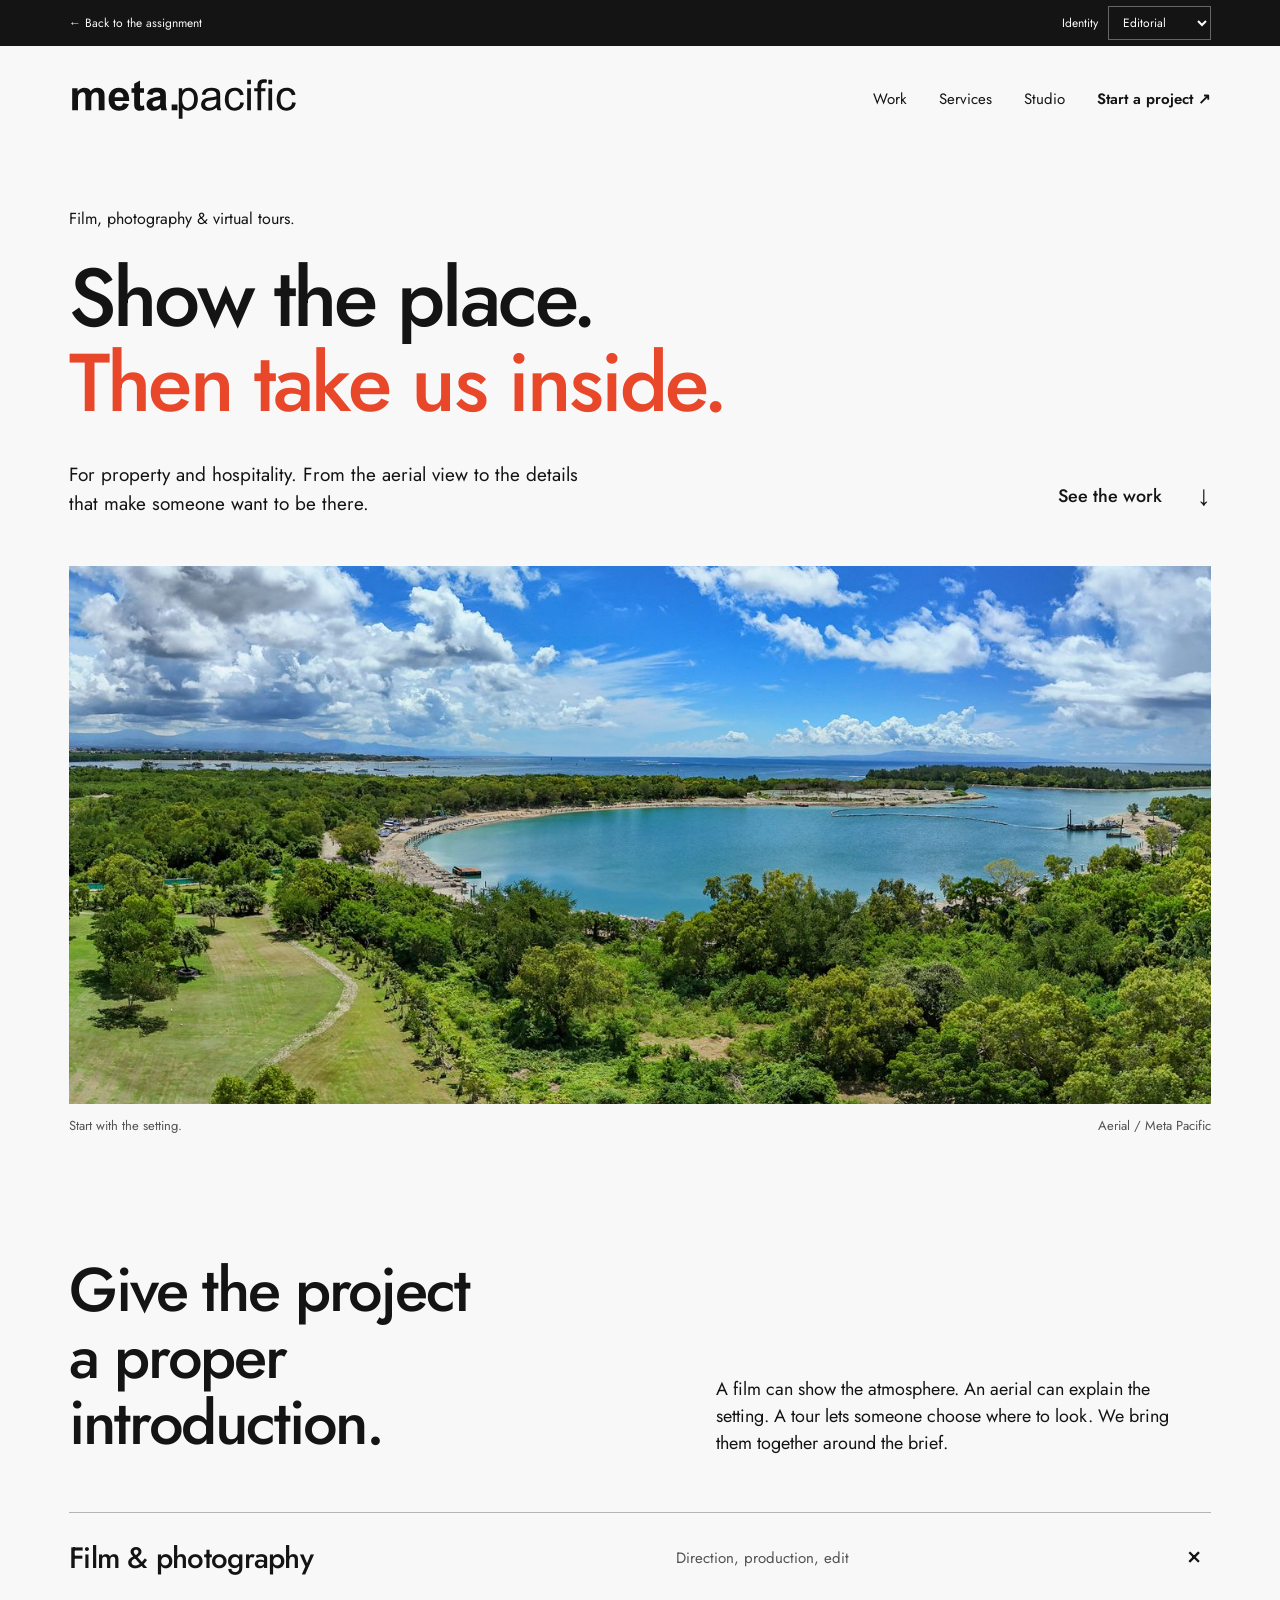
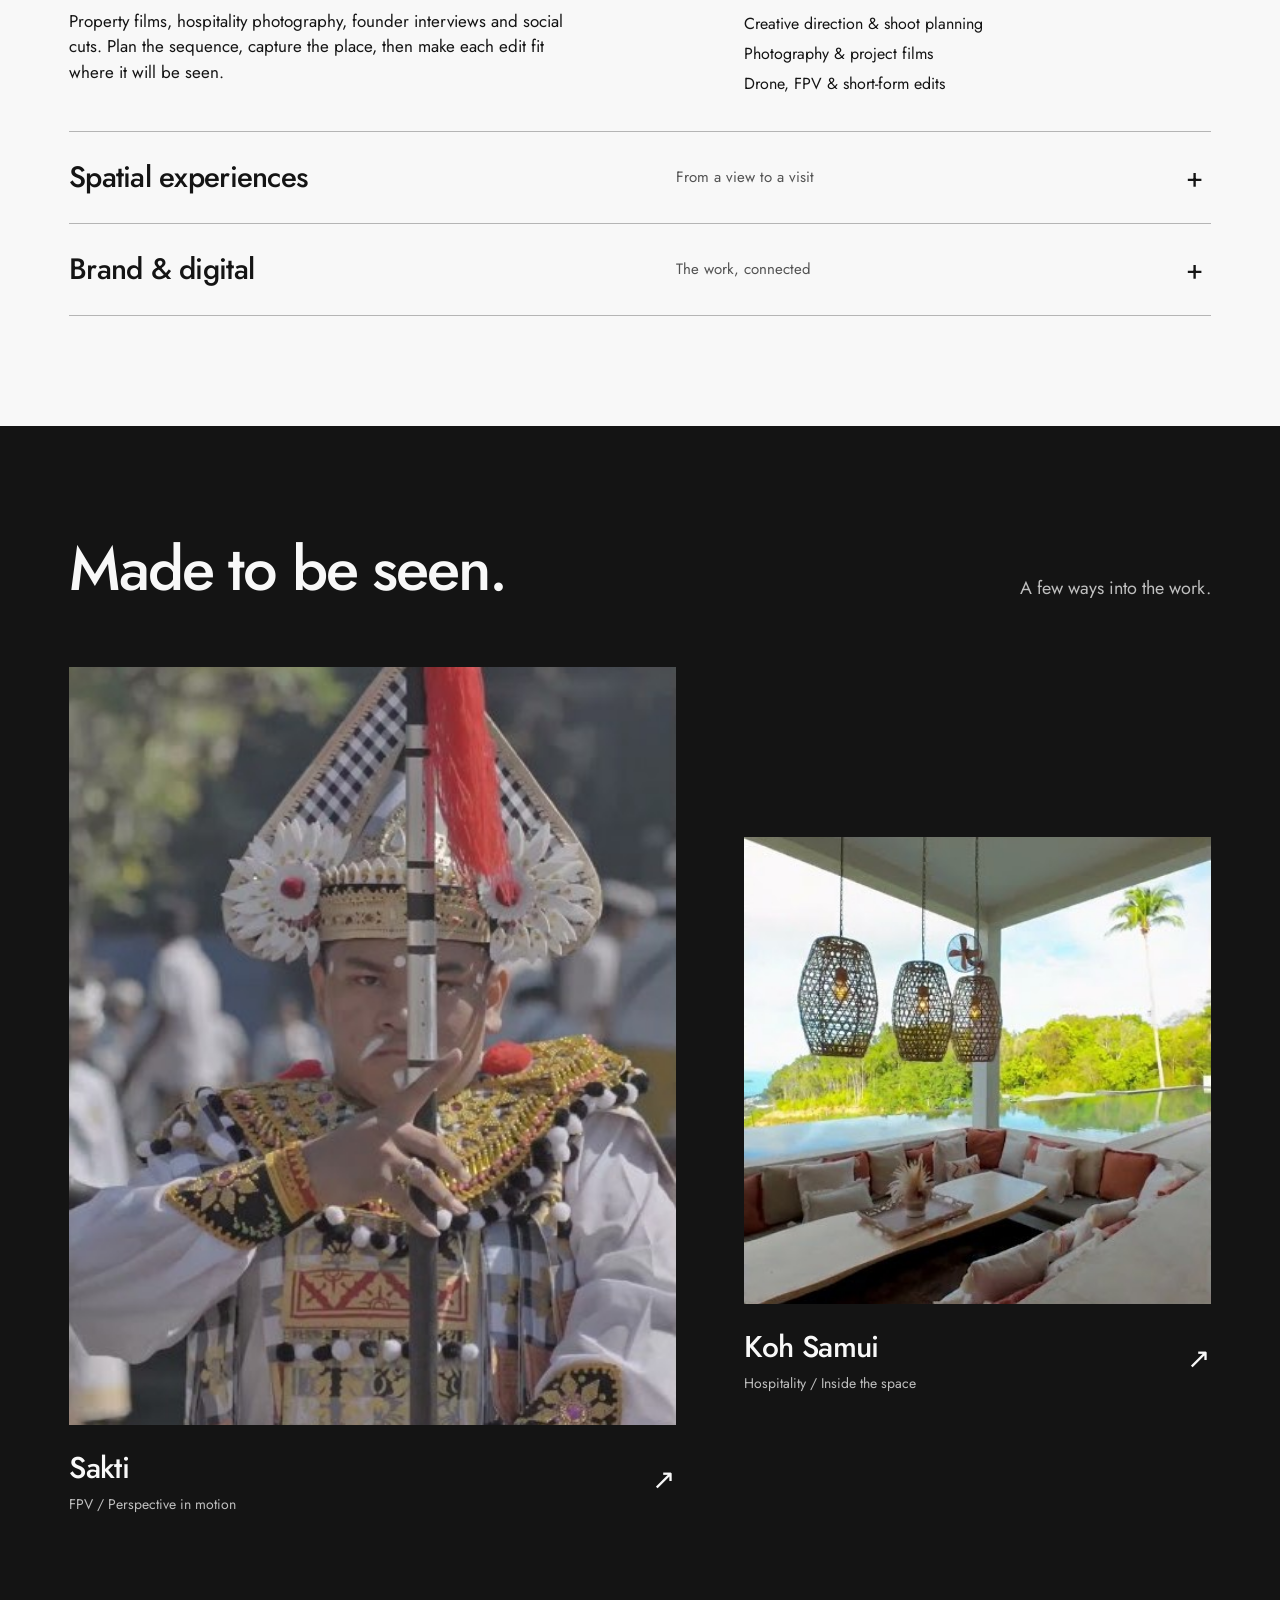
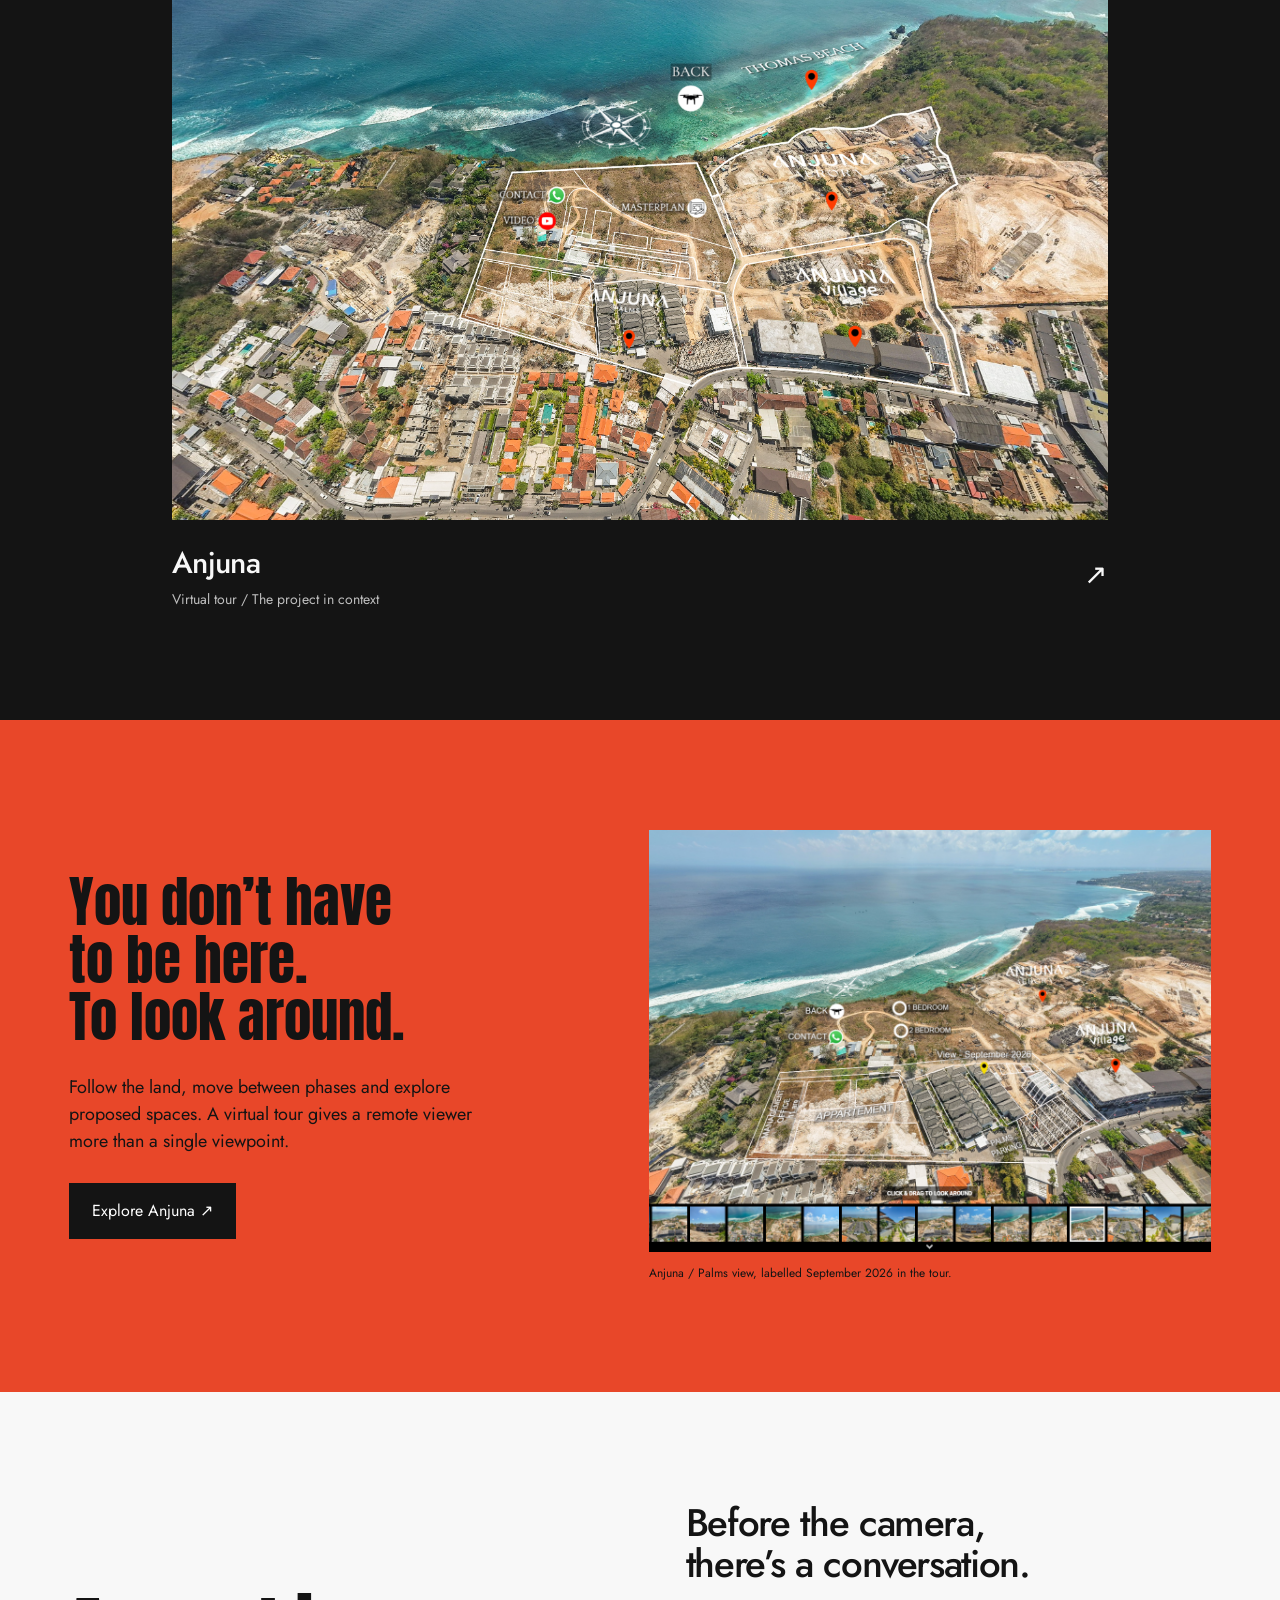
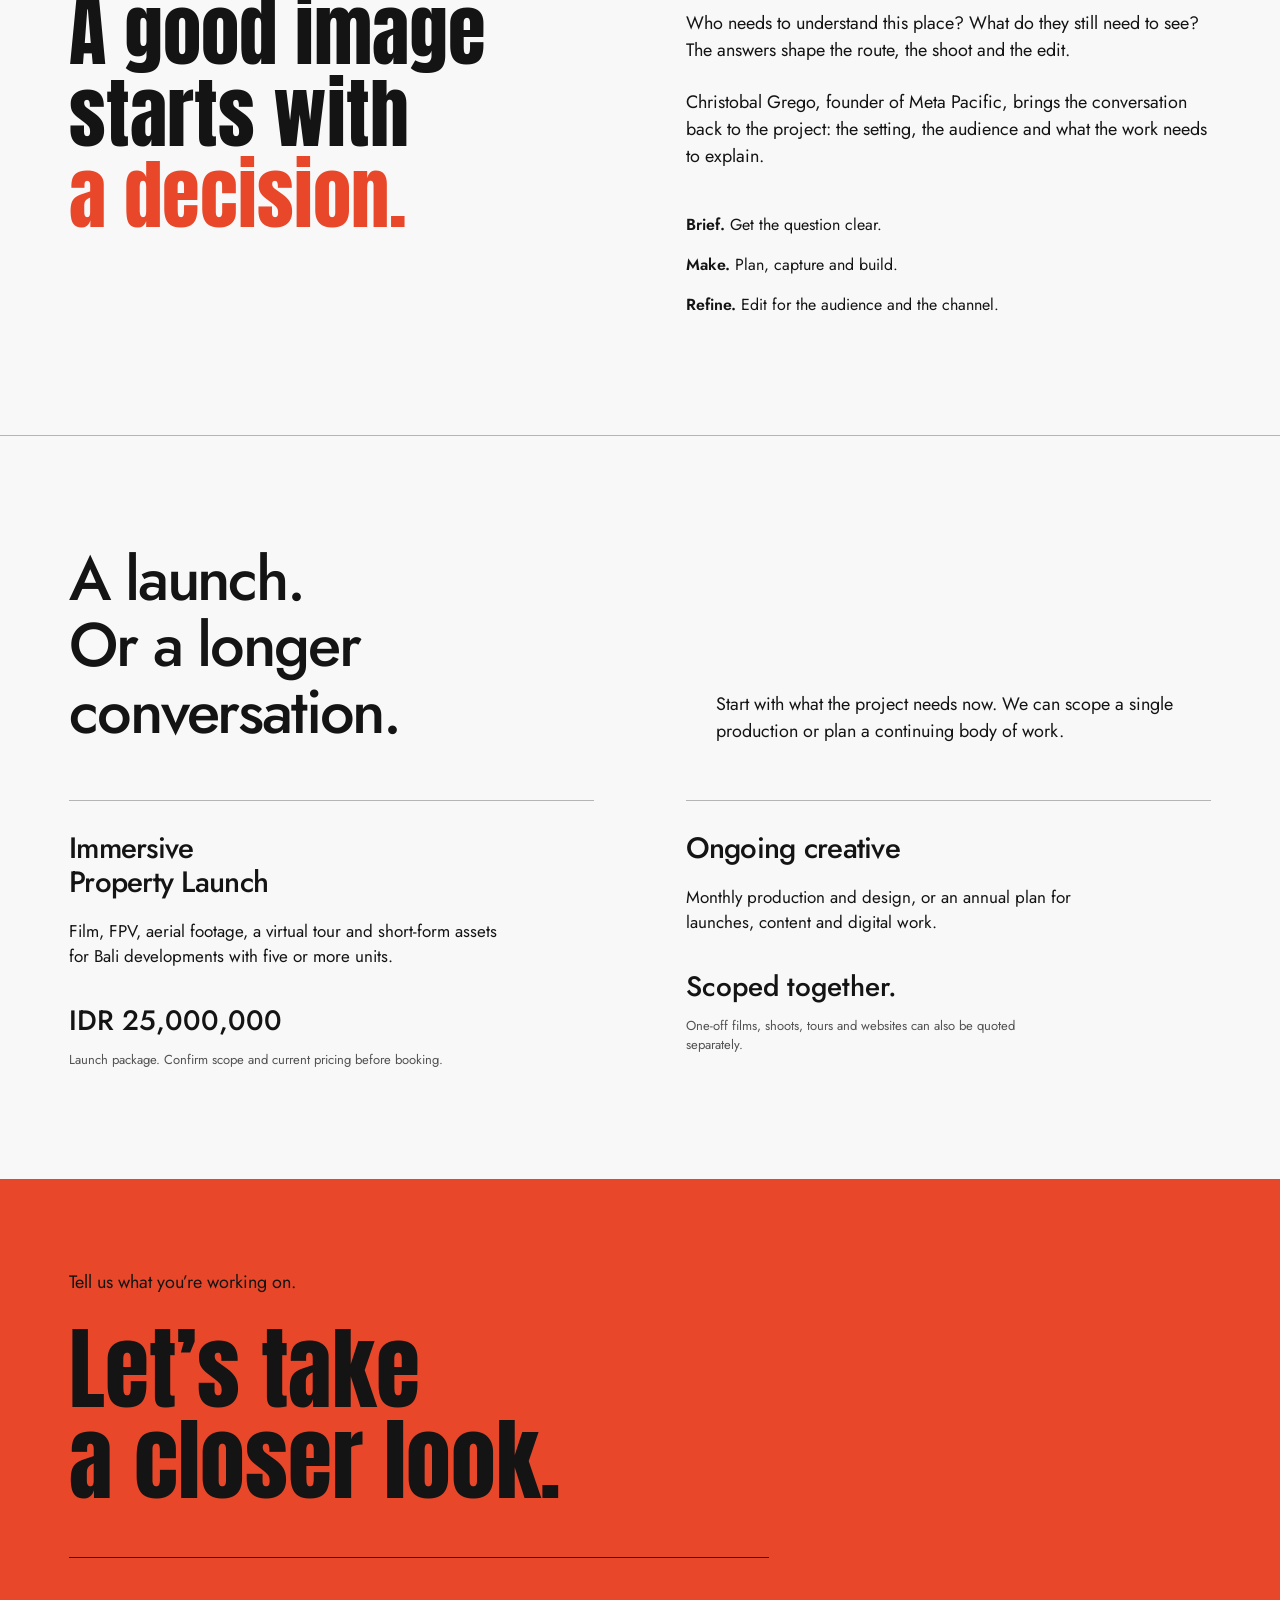
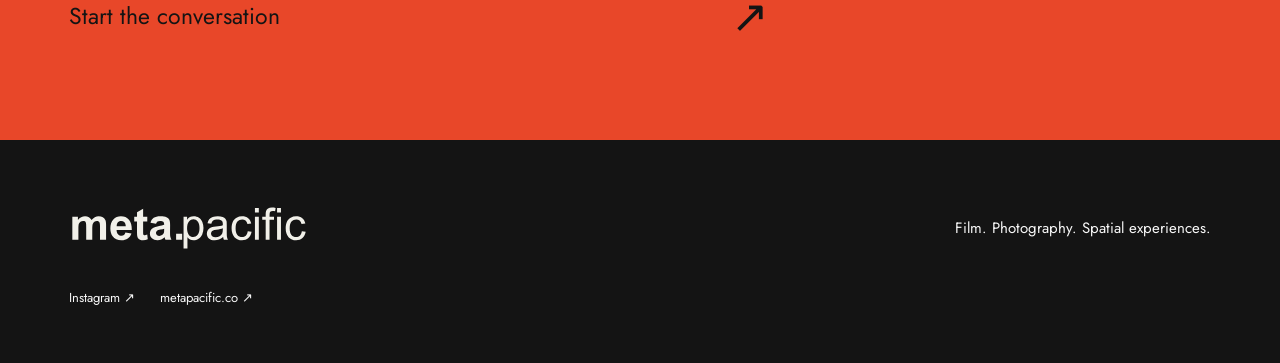
==== commit a66a4e7f: "Separate the company landing journey and remove review clutter" ====
--- a/homepage.html
+++ b/homepage.html
@@ -1,72 +1,40 @@
 <!doctype html>
-<html lang="en"><head><meta charset="utf-8"><meta name="viewport" content="width=device-width,initial-scale=1"><meta name="robots" content="noindex,nofollow"><title>MPBrand Direction - Jerio</title><link rel="icon" href="assets/favicon.png"><link rel="preload" href="fonts/display.ttf" as="font" type="font/ttf" crossorigin><link rel="stylesheet" href="style.css?v=20260913-2"><link rel="stylesheet" href="print.css?v=20260913-2" media="print"><script src="print.js?v=20260913-2" defer></script><script src="app.js?v=20260913-2" defer></script></head>
-<body>
-<link rel="stylesheet" href="motion.css?v=20260913-2">
-<link rel="stylesheet" href="print.css?v=20260913-2" media="print">
-<div class="motion-backdrop" aria-hidden="true"><div class="backdrop-type"><span>META PACIFIC / META PACIFIC / </span><span>META PACIFIC / META PACIFIC / </span></div><div class="backdrop-photo"><img src="assets/photos/aerial-parkland-coast.jpg" alt=""></div><div class="backdrop-cut"></div><div class="backdrop-screen"></div></div>
+<html lang="en">
+<head>
+<meta charset="utf-8"><meta name="viewport" content="width=device-width,initial-scale=1">
+<meta name="robots" content="noindex"><title>Meta Pacific — Film, photography &amp; virtual tours</title>
+<link rel="icon" href="assets/favicon.png"><link rel="preload" href="fonts/body.ttf" as="font" type="font/ttf" crossorigin>
+<link rel="stylesheet" href="landing.css?v=20260914"><script src="landing.js?v=20260914" defer></script>
+</head>
+<body data-identity="editorial">
 <a class="skip" href="#main">Skip to content</a>
-<header class="masthead"><a class="brand" href="#top" aria-label="Meta Pacific home"><img src="logos/editorial-paper.svg" alt="Meta Pacific" width="150" height="35"></a><span class="direction-credit">Brand Direction<br><strong>by Jerio</strong></span><nav aria-label="Chapters"><a href="#work">Work</a><a href="#identity">Identity</a><a href="#posters">Artwork</a><a href="#services">Services</a><a href="#pricing">Prices</a></nav><button id="motion" aria-pressed="false">Pause motion</button></header>
+<div class="preview-bar"><a href="phase.html?task=landing">← Back to the assignment</a><label for="identity-select">Identity <select id="identity-select"><option value="editorial">Editorial</option><option value="signal">Signal</option><option value="studio">Studio</option></select></label></div>
+<header class="site-header" id="top">
+<a class="brand-link" href="#top" aria-label="Meta Pacific home"><img data-brand src="logos/editorial-ink.svg" alt="Meta Pacific" width="230" height="58"></a>
+<nav aria-label="Main navigation"><a href="#work">Work</a><a href="#services">Services</a><a href="#studio">Studio</a><a class="nav-contact" href="#contact">Start a project ↗</a></nav>
+</header>
 <main id="main">
-<div class="assignment-toolbar print-control"><a href="./">MPBrand Direction - Jerio ↗</a><a href="logo-routes.html">Three logos + applications ↗</a><button type="button" onclick="printAssignment()">Save this exploration as PDF ↗</button><a href="phase.html?task=landing">Landing-page task ↗</a></div>
-<section class="hero" id="top" aria-labelledby="hero-title">
-  <div class="hero-name" aria-hidden="true"><span>META</span><span>PACIFIC</span></div>
-  <figure class="hero-image"><img src="assets/photos/aerial-bay-lagoon.jpg" alt="Aerial photograph of a coastal bay from the Meta Pacific image library" fetchpriority="high" width="1600" height="1067"></figure>
-  <div class="hero-stamp" aria-hidden="true">LOOK<br>AGAIN.</div>
-  <div class="hero-copy"><h1 id="hero-title">See the whole picture.</h1><p>Film, photography and virtual experiences.<br>Made to show what’s really there.</p><a href="#work" class="text-link">Explore the work <span aria-hidden="true">↗</span></a></div>
+<section class="landing-hero">
+<div class="hero-heading"><p class="hero-category">Film, photography &amp; virtual tours.</p><h1 id="landing-headline">Show the place.<br><span>Then take us inside.</span></h1><div class="hero-bottom"><p>For property and hospitality. From the aerial view to the details that make someone want to be there.</p><a class="text-link" href="#work">See the work <span aria-hidden="true">↓</span></a></div></div>
+<figure class="hero-film"><div class="hero-window"><img class="motion-shot" src="assets/photos/aerial-bay-lagoon.jpg" alt="A broad coastal bay, seen from above" fetchpriority="high" width="1920" height="1080"></div><figcaption><span>Start with the setting.</span><span>Aerial / Meta Pacific</span></figcaption></figure>
 </section>
-<section class="motion-stage" id="motion-direction" aria-label="Meta Pacific motion direction"><div class="motion-stage-type" aria-hidden="true"><span>CHANGE</span><span>THE ANGLE.</span></div><div class="motion-stage-photos" aria-hidden="true"><img src="assets/photos/aerial-site-building.jpg" alt=""><img src="assets/work/sakti-fpv.jpg" alt=""><img src="assets/work/kohsamui-fpv.jpg" alt=""></div><p>Meta Pacific Brand Direction <strong>by Jerio</strong></p></section>
-<section id="work" class="work section-pad">
-  <div class="section-heading"><span class="chapter-label">01 / Selected work</span><h2>Places.<br>People.<br>Perspective.</h2><p>From Anjuna Bay to Villa Koh Samui. Films and walkthroughs that show the setting, the approach and the space.</p></div>
-  <div class="work-layout">
-    <button class="feature-work media-open reveal" data-project="anjuna" aria-label="Explore Anjuna Bay"><img src="assets/photos/aerial-site-overview.jpg" alt="Coastal land seen from above" loading="lazy"><span class="work-caption"><strong>Anjuna Bay</strong><span>Film + virtual tour ↗</span></span></button>
-    <div class="work-secondary"><button class="media-open reveal" data-project="kohsamui" aria-label="Explore Villa Koh Samui"><img src="assets/work/kohsamui-fpv.jpg" alt="Villa Koh Samui interior from the existing project cover" loading="lazy"><span class="work-caption"><strong>Villa Koh Samui</strong><span>FPV film ↗</span></span></button><button class="media-open reveal" data-project="sakti" aria-label="Explore Sakti"><img src="assets/work/sakti-fpv.jpg" alt="A person in ceremonial clothing in the Sakti project cover" loading="lazy"><span class="work-caption"><strong>Sakti</strong><span>FPV film ↗</span></span></button></div>
-  </div>
-  <a class="text-link work-archive-link" href="#library">More work ↗</a>
-</section>
-<section class="identity section-pad" id="identity">
-  <h2>Made to leave a mark.</h2>
-  <div class="identity-layout"><div class="identity-context"><p>Three directions. One name.</p><p>Editorial, an upright Signal with a line, and the new Studio lockup. Each includes the reason behind the design and a complete social application set.</p><div class="route-controls" role="group" aria-label="Logo direction"><button data-route="editorial" aria-pressed="true">01 / Editorial</button><button data-route="signal" aria-pressed="false">02 / Signal</button><button data-route="studio" aria-pressed="false">03 / Studio</button></div><p id="route-description">EDITORIAL: bold and light letterforms make the complete name clear. The dot connects both parts while leaving the photography room to lead.</p><a class="text-link" id="logo-download" href="logos/editorial-paper.svg" download>Download outlined SVG ↗</a><p style="margin-top:24px"><a class="text-link" href="logo-routes.html">Explore the logo phase ↗</a></p></div>
-  <div class="logo-stage" id="logo-stage"><img id="route-logo" src="logos/editorial-paper.svg" alt="Meta Pacific Editorial wordmark"><div class="logo-usage"><img class="usage-mark" src="logos/editorial-paper.svg" alt="Small-size logo application"><span>Small enough to sign a frame.<br>Strong enough to lead a poster.</span></div></div></div>
-  <div class="system-strip"><div class="swatch paper">Paper <span>#F1F0E9</span></div><div class="swatch ink">Ink <span>#121212</span></div><div class="swatch red">Signal <span>#F04428</span></div><div class="swatch yellow">Campaign only <span>#E9F044</span></div><div class="type-sample">Aa <span>Condensed display<br>Plain-spoken body</span></div></div>
-</section>
-<section class="instagram-studies section-pad" id="instagram" aria-labelledby="instagram-title"><div class="service-intro"><div><span class="chapter-label">@metapacific_ / Three selected designs</span><h2 id="instagram-title">Keep the work.<br>Sharpen the story.</h2></div><div><p>Three published posts from the profile, including collaborations. A cover-and-caption study: what already works, what to simplify, and how it informs the new direction.</p><a class="text-link" href="https://www.instagram.com/metapacific_/" target="_blank" rel="noopener">View the Instagram profile ↗</a></div></div>
-  <div class="instagram-grid">
-    <article><a class="instagram-cover" href="https://www.instagram.com/metapacific_/reel/DUKG1cMEZ5h/" target="_blank" rel="noopener"><img src="artwork/instagram-reference-1.png" alt="Published Rote land cover with beach access, road and plot annotations" loading="lazy"></a><span class="chapter-label">01 / Rote beachfront land</span><h3>Make the site<br>easy to read.</h3><p class="instagram-source">Meta Pacific / 30 January 2026</p><dl><dt>Keep</dt><dd>The real site overview, plot outline and access markers. They answer practical questions about the land.</dd><dt>Refine</dt><dd>Separate the opening hook from the specification frame. Avoid making the area, road and beach labels compete at the same size.</dd><dt>Apply</dt><dd>Open with “Beachfront. With a way in.” Follow with one annotation at a time: plot, road, beach. Put current terms on a separate, checked information slide.</dd></dl><a class="text-link" href="https://www.instagram.com/metapacific_/reel/DUKG1cMEZ5h/" target="_blank" rel="noopener">Original post ↗</a></article>
-    <article><a class="instagram-cover" href="https://www.instagram.com/metapacific_/reel/DSmWvyeCKBX/" target="_blank" rel="noopener"><img src="artwork/instagram-reference-2.png" alt="Published Paradise Peak cover showing an illuminated villa under a large moon" loading="lazy"></a><span class="chapter-label">02 / Paradise Peak</span><h3>Let the place<br>hold the frame.</h3><p class="instagram-source">Meta Pacific × theperfectionist.villa / 23 December 2025</p><dl><dt>Keep</dt><dd>The warm building against the dark setting, and the invitation to watch the full FPV flythrough.</dd><dt>Refine</dt><dd>Use a small consistent signature and one clear title. Treat the dramatic sky as a published creative treatment, not proof of an unaltered capture.</dd><dt>Apply</dt><dd>“Paradise Peak. Follow the route.” Use the existing flythrough for the sequence, then hold a quiet end frame with one next step.</dd></dl><a class="text-link" href="https://www.instagram.com/metapacific_/reel/DSmWvyeCKBX/" target="_blank" rel="noopener">Original post ↗</a></article>
-    <article><a class="instagram-cover" href="https://www.instagram.com/alban.kibarer/reel/DTSb8BEEkUP/" target="_blank" rel="noopener"><img src="artwork/instagram-reference-3.png" alt="Published Cocoon cover with a circular pool, architecture and a click prompt" loading="lazy"></a><span class="chapter-label">03 / Cocoon at K-Club Ubud</span><h3>A vision.<br>With context.</h3><p class="instagram-source">alban.kibarer × Meta Pacific / 9 January 2026</p><dl><dt>Keep</dt><dd>The distinctive circular forms and project name. The caption introduces the development vision and the journey ahead.</dd><dt>Refine</dt><dd>Give the image more breathing room. Replace competing title and click graphics with one name, one context line and one action.</dd><dt>Apply</dt><dd>“Cocoon. A new chapter at K-Club Ubud.” Pair the visualised space with clearly labelled project updates; do not imply that the depicted development is already complete.</dd></dl><a class="text-link" href="https://www.instagram.com/alban.kibarer/reel/DTSb8BEEkUP/" target="_blank" rel="noopener">Original collaboration ↗</a></article>
-  </div>
-</section>
-<section id="posters" class="posters section-pad">
-  <div class="section-heading"><h2>Off the grid.<br>On the feed.</h2><p>Print attitude. Real places. Eighteen artwork studies across film, property, how-to, founder and studio content.</p></div>
-  <div class="poster-tools"><span>Artwork studies, not published campaigns</span><div><button id="feed-toggle" aria-pressed="false">View feed</button><button id="previous-poster" aria-label="Previous artworks">←</button><button id="next-poster" aria-label="Next artworks">→</button></div></div>
-  <div id="poster-track" class="poster-track" tabindex="0" aria-label="Artwork gallery. Scroll horizontally or use arrow buttons"></div>
-  <div class="campaign-rule"><strong>One system.<br>Different volumes.</strong><p>Keep the real image clear. Push the crop, scale and type around it. Save heavy print texture for campaign artwork, not property evidence.</p></div>
-</section>
-<section class="tour section-pad" id="tour"><div class="tour-title"><h2>Don’t just watch.<br>Walk through.</h2><p>Anjuna Bay’s existing virtual tour lets people explore the place themselves.</p></div><button class="tour-cover media-open" data-project="anjuna-tour"><img src="tour-preview.png" alt="Screenshot of the supplied Anjuna Bay opening panorama" loading="lazy"><span>Open the Anjuna tour ↗</span></button></section>
-<section class="library section-pad" id="library"><span class="chapter-label">The archive / Film, photography &amp; spatial work</span><h2>Work.</h2><p>Land, resorts, villas and the spaces between them. Explore photography, FPV films and virtual-tour projects.</p><div class="library-toolbar"><div role="group" aria-label="Work filter"><button data-filter="All" aria-pressed="true">All work</button><button data-filter="Photography" aria-pressed="false">Photography</button><button data-filter="Project covers" aria-pressed="false">Films &amp; tours</button></div><span id="asset-count" role="status">Loading work…</span></div><div class="asset-grid" id="asset-grid"></div></section>
-<section class="services section-pad" id="services" aria-labelledby="services-title">
-  <div class="service-intro"><div><span class="chapter-label">What we do / 10 disciplines</span><h2 id="services-title">From the brief.<br>To the buyer.</h2></div><div><p>Plan what needs to be said. Shoot what needs to be seen. Build somewhere for the viewer to act.</p><p>Strategy, production, design and technology, scoped around the job. The services below follow <a href="https://metapacific.co/services/" target="_blank" rel="noopener">metapacific.co</a>. Each includes a proposed content direction.</p></div></div>
-  <div class="service-list">
-    <details class="service-row" open><summary><span>01</span><h3>Strategy</h3><span class="service-tag">Positioning / Message / Plan</span><span class="service-plus" aria-hidden="true">+</span></summary><div class="service-body"><div><p>For a developer with an unfinished site, or a founder whose work is stronger than the way it is presented. Start by deciding what the audience needs to understand before production begins.</p><h4>Scope &amp; delivery</h4><ul><li>Brand and audience audit</li><li>Positioning and message lines</li><li>Content structure and enquiry path</li><li>Written production and page plan</li></ul><a href="https://metapacific.co/services/strategy/" target="_blank" rel="noopener">Service details ↗</a></div><div class="content-direction"><span>Proposed carousel / 3 frames</span><h4>Before the shoot,<br>answer this.</h4><p>Who needs to say yes? What do they still need to see? Where should they go next?</p><p class="direction-caption">Caption: “A shot list comes after the brief. Start with the buyer’s questions, then decide which image answers each one.”</p></div></div></details>
-    <details class="service-row"><summary><span>02</span><h3>Visual production</h3><span class="service-tag">Film / Photography / Direction</span><span class="service-plus" aria-hidden="true">+</span></summary><div class="service-body"><div><p>Hospitality, property and lifestyle shoots with one visual direction across film, photography and founder content. Plan the story, capture it, then edit and grade the work as a set.</p><h4>Scope &amp; delivery</h4><ul><li>Brand and campaign films</li><li>Hospitality and real-estate stills</li><li>Founder interviews and directed content</li><li>Finished films, stills and social cuts</li></ul><a href="https://metapacific.co/services/visual-production/" target="_blank" rel="noopener">Service details ↗</a></div><div class="content-direction"><span>Proposed Reel / Establish, enter, detail</span><h4>A place is more<br>than its best angle.</h4><p>Open on the setting. Follow the arrival. Finish on the light, texture and small details that make the place feel specific.</p><p class="direction-caption">Caption: “The wide shot tells you where you are. The next shot should tell you why you would stay.”</p></div></div></details>
-    <details class="service-row"><summary><span>03</span><h3>Drone &amp; FPV</h3><span class="service-tag">Setting / Access / Movement</span><span class="service-plus" aria-hidden="true">+</span></summary><div class="service-body"><div><p>Make terrain, access and connected spaces understandable. Use conventional aerial footage for orientation and an FPV route to carry the viewer through the project.</p><h4>Scope &amp; delivery</h4><ul><li>Flight path and capture planning</li><li>Aerial establishing shots and plates</li><li>FPV walkthrough and spatial tour</li><li>Short-form cuts from the same flight</li></ul><a href="https://metapacific.co/services/drone-fpv/" target="_blank" rel="noopener">Service details ↗</a></div><div class="content-direction"><span>Proposed Reel / Aerial to FPV</span><h4>Show the approach.<br>Then take us in.</h4><p>Use a wide view to locate the site. Cut to the entry route. Keep the movement readable through the final space.</p><p class="direction-caption">Caption: “A flyover shows the setting. A walkthrough shows how it connects. Plan both around what the viewer needs to understand.”</p></div></div></details>
-    <details class="service-row"><summary><span>04</span><h3>Virtual tours</h3><span class="service-tag">360 / Property / Pre-construction</span><span class="service-plus" aria-hidden="true">+</span></summary><div class="service-body"><div><p>For buyers who cannot visit yet. Build a walkthrough of the land, villa or resort, or use approved 3D renders for a pre-construction experience.</p><h4>Scope &amp; delivery</h4><ul><li>360 capture and interactive assembly</li><li>Sales-team presentation</li><li>Hosted tour and selected stills</li><li>Embed ready for a launch page</li></ul><a href="https://metapacific.co/services/virtual-tours/" target="_blank" rel="noopener">Service details ↗</a></div><div class="content-direction"><span>Proposed Story / Screen recording + tour link</span><h4>Take a look.<br>Choose a direction.</h4><p>Record the actual tour moving between two connected spaces. End with a native link sticker that opens the walkthrough.</p><p class="direction-caption">Caption: “Where does this room lead? Open the tour and look around before you plan the visit.”</p></div></div></details>
-    <details class="service-row"><summary><span>05</span><h3>Social &amp; content systems</h3><span class="service-tag">Pillars / Formats / Rhythm</span><span class="service-plus" aria-hidden="true">+</span></summary><div class="service-body"><div><p>Turn a production into a continuing conversation. Define the subjects, hooks and formats, then build a publishing rhythm the team can maintain.</p><h4>Scope &amp; delivery</h4><ul><li>Content strategy and pillar map</li><li>Hooks, formats and a usable calendar</li><li>First set of posts from production</li><li>Founder content from real conversation</li></ul><a href="https://metapacific.co/services/social-content/" target="_blank" rel="noopener">Service details ↗</a></div><div class="content-direction"><span>Proposed feed sequence / Place, process, person</span><h4>One shoot.<br>More to say.</h4><p>Follow the project film with a route breakdown, a still-image story and a short answer from the person behind the brief.</p><p class="direction-caption">Caption: “Don’t post the same film three times. Give each cut a different job: show the place, explain a choice, answer a question.”</p></div></div></details>
-    <details class="service-row"><summary><span>06</span><h3>Brand &amp; design</h3><span class="service-tag">Identity / Type / Templates</span><span class="service-plus" aria-hidden="true">+</span></summary><div class="service-body"><div><p>Make the film, the sales presentation and the page recognisably part of the same business. Set the direction, build the templates, then apply them to real launch material.</p><h4>Scope &amp; delivery</h4><ul><li>Brand direction and typography</li><li>Graphic, icon and template systems</li><li>Presentations and cross-channel layouts</li><li>Core templates and an applied launch set</li></ul><a href="https://metapacific.co/services/brand-design/" target="_blank" rel="noopener">Service details ↗</a></div><div class="content-direction"><span>Proposed carousel / Mark to application</span><h4>The logo is<br>the beginning.</h4><p>Show the wordmark first, then the same identity on a feed post, a carousel and a moving-image title frame.</p><p class="direction-caption">Caption: “A brand needs to work after the logo slide. Here is how the same type, colour and spacing carry across the launch.”</p></div></div></details>
-    <details class="service-row"><summary><span>07</span><h3>Web &amp; landing pages</h3><span class="service-tag">Film / Tour / Enquiry</span><span class="service-plus" aria-hidden="true">+</span></summary><div class="service-body"><div><p>Give the film and tour a page built around the next step. Map what the viewer needs to see, where they enquire and how the response is measured.</p><h4>Scope &amp; delivery</h4><ul><li>Campaign pages and microsites</li><li>Film and tour embeds</li><li>Lead form and confirmation</li><li>Tracking and analytics setup</li></ul><a href="https://metapacific.co/services/web-landing-pages/" target="_blank" rel="noopener">Service details ↗</a></div><div class="content-direction"><span>Proposed carousel / Three page moments</span><h4>Watch.<br>Explore. Enquire.</h4><p>Show a page mockup in three crops: the opening film, the interactive tour and the enquiry section.</p><p class="direction-caption">Caption: “The film gets attention. The tour answers questions. The form gives an interested viewer somewhere to go.”</p></div></div></details>
-    <details class="service-row"><summary><span>08</span><h3>AI video &amp; generative media</h3><span class="service-tag">References / Iteration / Review</span><span class="service-plus" aria-hidden="true">+</span></summary><div class="service-body"><div><p>A service listed on the website for directed extensions and alternative treatments. References set the look, and every piece is reviewed before delivery.</p><h4>Scope &amp; delivery</h4><ul><li>AI-augmented video and image work</li><li>Scene extension and interview illustration</li><li>Graphic and subtitle systems</li><li>Approved pieces and usage boundaries</li></ul><a href="https://metapacific.co/services/ai-media/" target="_blank" rel="noopener">Service details ↗</a></div><div class="content-direction"><span>Proposed educational carousel / Type-led</span><h4>What stays real?<br>What gets changed?</h4><p>Explain the distinction between captured footage, an approved extension and a rejected treatment. Use labels and diagrams, not invented project evidence.</p><p class="direction-caption">This review uses real photography and type only. Listing this service does not introduce generated images into the brand direction.</p></div></div></details>
-    <details class="service-row"><summary><span>09</span><h3>Growth systems</h3><span class="service-tag">CRM / Tracking / Testing</span><span class="service-plus" aria-hidden="true">+</span></summary><div class="service-body"><div><p>Connect the enquiry to a named lead and a clear follow-up. Establish what is running, test one change, and record what is worth repeating.</p><h4>Scope &amp; delivery</h4><ul><li>Landing experiments and outbound</li><li>CRM setup and enquiry routing</li><li>Campaign testing and tracking</li><li>Working capture path and test notes</li></ul><a href="https://metapacific.co/services/growth/" target="_blank" rel="noopener">Service details ↗</a></div><div class="content-direction"><span>Proposed carousel / Enquiry to follow-up</span><h4>The form was sent.<br>What happens next?</h4><p>Show a labelled mockup: enquiry, CRM record, assigned owner, next contact. Keep example data clearly fictional.</p><p class="direction-caption">Caption: “A lead should not disappear into an inbox. Make the handoff clear before sending more people to the page.”</p></div></div></details>
-    <details class="service-row"><summary><span>10</span><h3>Bespoke creative-tech</h3><span class="service-tag">Tools / Automation / Handover</span><span class="service-plus" aria-hidden="true">+</span></summary><div class="service-body"><div><p>For a repetitive task or an experience that needs a small custom piece. Define the bottleneck, build what removes it and name the person who will run it.</p><h4>Scope &amp; delivery</h4><ul><li>Custom integrations and automations</li><li>Project-specific digital experiences</li><li>Working tool or workflow</li><li>Documented handover</li></ul><a href="https://metapacific.co/services/creative-tech/" target="_blank" rel="noopener">Service details ↗</a></div><div class="content-direction"><span>Proposed demo Reel / Manual to connected</span><h4>Less copying.<br>More making.</h4><p>Show a labelled workflow mockup moving one request through intake, assignment and delivery. Demonstrate the steps without inventing time-saving results.</p><p class="direction-caption">Caption: “Start with the task your team repeats. Build the smallest tool that removes the repeat, then hand it over properly.”</p></div></div></details>
-  </div>
-</section>
-<section class="pricing section-pad" id="pricing" aria-labelledby="pricing-title">
-  <div class="service-intro"><div><span class="chapter-label">Prices &amp; services / Website content direction</span><h2 id="pricing-title">A launch.<br>A rhythm.<br>A partnership.</h2></div><div><p>One project, ongoing creative support, or a year of connected work. Start with the scale of the job.</p><a class="text-link" href="https://metapacific.co/pricing/" target="_blank" rel="noopener">Prices on metapacific.co ↗</a></div></div>
-  <article class="launch-offer"><div class="offer-image"><img src="assets/photos/aerial-site-overview.jpg" alt="Aerial view of a coastal development" loading="lazy"><span>SEE THE SITE.<br>UNDERSTAND<br>THE PROJECT.</span></div><div class="offer-copy"><span class="chapter-label">01 / One-time launch</span><h3>Immersive<br>Property Launch</h3><p>For Bali developers with five or more units. Help a remote buyer understand the project before construction is complete.</p><ul><li>Virtual tour</li><li>FPV walkthrough</li><li>Aerial footage</li><li>Sales-oriented property film</li><li>Short-form social assets</li></ul><p class="offer-price"><span>IDR</span> 25,000,000</p><p class="price-qualifier">Website reference price for one launch. Final scope can change the price.</p><a class="text-link" href="https://metapacific.co/contact/" target="_blank" rel="noopener">Request a project review ↗</a></div></article>
-  <div class="ongoing-offers"><article><span class="chapter-label">02 / Monthly</span><h3>Keep the work<br>moving.</h3><p>Monthly Creative Subscription for video, motion, social creative, design and landing-page updates. Requests are prioritised against the production queue.</p><ul><li>Agreed request volume and publishing cadence</li><li>Revisions within the agreed scope</li><li>Turnaround set by the work in production</li></ul><strong>Quoted after the brief</strong><a href="https://metapacific.co/pricing/" target="_blank" rel="noopener">Monthly scope ↗</a></article><article><span class="chapter-label">03 / Annual</span><h3>Plan the<br>year together.</h3><p>Annual Partnership for recurring production, launches and reporting, with Meta Pacific working across creative, technology and growth.</p><ul><li>Annual content and production roadmap</li><li>Campaign planning and recurring production</li><li>Website, CRM and measurement support</li></ul><strong>Scoped to the year ahead</strong><a href="https://metapacific.co/pricing/" target="_blank" rel="noopener">Partnership scope ↗</a></article></div>
-  <p class="custom-scope">Need only a film, FPV shoot, tour or website? One-off projects outside the launch offer are quoted after the brief.</p>
-  <div class="content-examples"><div class="section-heading"><span class="chapter-label">Proposed content / Feed, carousel &amp; Story</span><h3>Put the offer<br>in the feed.</h3><p>Three applied mockups. Use the same service, audience and next step across each format.</p></div><div class="offer-mockups"><article><div class="offer-post offer-post-photo"><img src="assets/photos/aerial-bay-lagoon.jpg" alt="Coastal setting used in a proposed property-launch feed post" loading="lazy"><img class="post-logo" src="logos/editorial-paper.svg" alt="Meta Pacific"><span class="mock-label">PROPERTY LAUNCH / BALI</span><h4>Before<br>the visit.</h4><p>Film. FPV. Aerial. Virtual tour.<br>One project, understood from a distance.</p><strong>IDR 25,000,000 <small>reference / scope applies</small></strong></div><span class="mock-format">Feed / 1080 × 1350 direction</span><p class="mock-caption">“Give a remote buyer the setting, the route and a way to look around. Immersive Property Launch for Bali developments with five or more units. Send the project for a scope review.”</p></article><article><div class="offer-post offer-post-type"><img class="post-logo" src="logos/editorial-ink.svg" alt="Meta Pacific"><span class="mock-label">CAROUSEL / OPENING FRAME</span><h4>What does<br>a buyer<br>need to see?</h4><ol><li>The setting.</li><li>The way in.</li><li>The space.</li></ol><p>Swipe through the project.<br>Then open the tour. →</p></div><span class="mock-format">Carousel / Four-frame sequence</span><p class="mock-caption">1. Open with the question. 2. Show the setting with an aerial. 3. Explain the route with FPV stills. 4. Link the virtual tour and invite a project review.</p></article><article><div class="offer-post offer-post-story"><img src="assets/work/kohsamui-fpv.jpg" alt="Villa interior used in a proposed virtual-tour Story" loading="lazy"><img class="post-logo" src="logos/editorial-paper.svg" alt="Meta Pacific"><span class="mock-label">STORY / VIRTUAL TOURS</span><h4>Your next<br>step is<br>inside.</h4><span class="mock-sticker">Explore the tour ↗</span></div><span class="mock-format">Story / 1080 × 1920 direction</span><p class="mock-caption">Use a screen recording from an approved tour. Keep the logo above the action and place a native tour-link sticker in the clear lower area.</p></article></div></div>
-</section>
-<footer class="review-footer">Meta Pacific Brand Direction by Jerio</footer>
+<section class="capabilities section-space" id="services"><div class="section-intro"><h2>Give the project<br>a proper introduction.</h2><p>A film can show the atmosphere. An aerial can explain the setting. A tour lets someone choose where to look. We bring them together around the brief.</p></div>
+<div class="service-lines">
+<details open><summary><h3>Film &amp; photography</h3><span>Direction, production, edit</span><b aria-hidden="true">+</b></summary><div class="service-detail"><p>Property films, hospitality photography, founder interviews and social cuts. Plan the sequence, capture the place, then make each edit fit where it will be seen.</p><ul><li>Creative direction &amp; shoot planning</li><li>Photography &amp; project films</li><li>Drone, FPV &amp; short-form edits</li></ul></div></details>
+<details><summary><h3>Spatial experiences</h3><span>From a view to a visit</span><b aria-hidden="true">+</b></summary><div class="service-detail"><p>360° land mapping, virtual tours and pre-construction visualisations. Connect the overview to the details, with a clear distinction between what exists and what is proposed.</p><ul><li>Land &amp; property capture</li><li>Interactive tours &amp; hotspots</li><li>Approved render integration</li></ul></div></details>
+<details><summary><h3>Brand &amp; digital</h3><span>The work, connected</span><b aria-hidden="true">+</b></summary><div class="service-detail"><p>Identity, launch pages, content planning and enquiry systems. Give the film and tour a place to live, and give an interested viewer a useful next step.</p><ul><li>Brand &amp; content direction</li><li>Websites &amp; campaign pages</li><li>CRM, tracking &amp; workflow tools</li></ul></div></details>
+</div></section>
+<section class="selected-work section-space" id="work"><div class="work-heading"><h2>Made to be seen.</h2><p>A few ways into the work.</p></div>
+<div class="work-layout">
+<button class="project project-large" data-project="sakti"><span class="project-image"><img class="motion-shot" src="assets/work/sakti-fpv.jpg" alt="Sakti FPV project" loading="lazy"></span><span class="project-caption"><strong>Sakti</strong><span>FPV / Perspective in motion</span><b aria-hidden="true">↗</b></span></button>
+<button class="project project-offset" data-project="samui"><span class="project-image"><img class="motion-shot" src="assets/work/kohsamui-fpv.jpg" alt="Open-plan villa living space in Koh Samui" loading="lazy"></span><span class="project-caption"><strong>Koh Samui</strong><span>Hospitality / Inside the space</span><b aria-hidden="true">↗</b></span></button>
+<button class="project project-wide" data-project="anjuna"><span class="project-image"><img class="motion-shot" src="artwork/anjuna-master-live.png" alt="Anjuna project and its coastal setting" loading="lazy"></span><span class="project-caption"><strong>Anjuna</strong><span>Virtual tour / The project in context</span><b aria-hidden="true">↗</b></span></button>
+</div></section>
+<section class="tour-section" id="experience"><div class="tour-copy"><h2>You don’t have<br>to be here.<br><span>To look around.</span></h2><p>Follow the land, move between phases and explore proposed spaces. A virtual tour gives a remote viewer more than a single viewpoint.</p><a class="solid-link" href="https://chris75.viewin360.co/share/collection/7Ktxh?logo=-1&amp;info=0&amp;fs=1&amp;vr=0&amp;gyro=0&amp;thumbs=-1&amp;inst=0&amp;keys=0" target="_blank" rel="noopener">Explore Anjuna ↗</a></div><figure><img class="motion-shot" src="artwork/anjuna-palms-live.png" alt="Anjuna Palms tour showing land, construction and navigation points" loading="lazy"><figcaption>Anjuna / Palms view, labelled September 2026 in the tour.</figcaption></figure></section>
+<section class="studio-section section-space" id="studio"><div class="studio-word">A good image<br>starts with<br><em>a decision.</em></div><div class="studio-copy"><h2>Before the camera,<br>there’s a conversation.</h2><p>Who needs to understand this place? What do they still need to see? The answers shape the route, the shoot and the edit.</p><p>Christobal Grego, founder of Meta Pacific, brings the conversation back to the project: the setting, the audience and what the work needs to explain.</p><div class="process"><p><strong>Brief.</strong> Get the question clear.</p><p><strong>Make.</strong> Plan, capture and build.</p><p><strong>Refine.</strong> Edit for the audience and the channel.</p></div></div></section>
+<section class="working-together section-space"><div class="section-intro"><h2>A launch.<br>Or a longer conversation.</h2><p>Start with what the project needs now. We can scope a single production or plan a continuing body of work.</p></div><div class="offer-lines"><article><h3>Immersive Property Launch</h3><p>Film, FPV, aerial footage, a virtual tour and short-form assets for Bali developments with five or more units.</p><strong class="price">IDR 25,000,000</strong><small>Launch package. Confirm scope and current pricing before booking.</small></article><article><h3>Ongoing creative</h3><p>Monthly production and design, or an annual plan for launches, content and digital work.</p><strong class="price">Scoped together.</strong><small>One-off films, shoots, tours and websites can also be quoted separately.</small></article></div></section>
+<section class="contact-section" id="contact"><p>Tell us what you’re working on.</p><h2>Let’s take<br>a closer look.</h2><a href="https://metapacific.co/contact/" target="_blank" rel="noopener">Start the conversation <span aria-hidden="true">↗</span></a></section>
 </main>
-<dialog id="viewer" aria-labelledby="viewer-title"><div class="dialog-head"><h2 id="viewer-title"></h2><button id="close-viewer">Close ×</button></div><div id="viewer-body"></div></dialog>
+<footer class="site-footer"><a href="#top" aria-label="Meta Pacific, back to top"><img data-brand data-tone="paper" src="logos/editorial-paper.svg" alt="Meta Pacific" width="240" height="65"></a><p>Film. Photography. Spatial experiences.</p><div><a href="https://www.instagram.com/metapacific_/" target="_blank" rel="noopener">Instagram ↗</a><a href="https://metapacific.co/" target="_blank" rel="noopener">metapacific.co ↗</a></div></footer>
+<dialog id="project-dialog" aria-labelledby="project-title"><button id="project-close" aria-label="Close project">Close ×</button><img id="project-image" alt=""><div class="project-description"><h2 id="project-title"></h2><p id="project-copy"></p><a id="project-tour" href="#experience">Explore the experience ↓</a></div></dialog>
 </body></html>
--- a/landing.css
+++ b/landing.css
@@ -0,0 +1,15 @@
+@font-face{font-family:Jost;src:url('fonts/body.ttf');font-weight:100 900;font-display:swap}@font-face{font-family:Anton;src:url('fonts/display.ttf');font-display:swap}
+:root{--ink:#141414;--surface:#f8f8f8;--accent:#e84729;--line:#b5b5b5;--gutter:clamp(20px,5.4vw,88px);color-scheme:light;--ease:cubic-bezier(.16,1,.3,1)}
+*{box-sizing:border-box}html{scroll-behavior:smooth;scroll-padding-top:28px}body{margin:0;background:var(--surface);color:var(--ink);font:18px/1.5 Jost,Arial,sans-serif}h1,h2,h3,p,figure{margin:0}h1,h2,h3{text-wrap:balance}p{text-wrap:pretty;max-width:65ch}a{color:inherit;text-underline-offset:5px}button,select{font:inherit}a:focus-visible,button:focus-visible,select:focus-visible,summary:focus-visible{outline:3px solid #075dce;outline-offset:5px}img{display:block;max-width:100%;height:auto}button{color:inherit}h2{font:500 clamp(34px,4.8vw,70px)/1.08 Jost;letter-spacing:-.035em}h3{font:500 clamp(23px,2.3vw,34px)/1.15 Jost;letter-spacing:-.025em}.skip{position:fixed;top:-100px;left:20px;z-index:5;padding:12px;background:white;color:black}.skip:focus{top:10px}
+.preview-bar{min-height:46px;background:#141414;color:#f8f8f8;padding:6px var(--gutter);display:flex;justify-content:space-between;align-items:center;gap:16px;font-size:12px}.preview-bar a{text-decoration:none;padding:8px 0}.preview-bar label{display:flex;align-items:center;gap:10px}.preview-bar select{color:#fff;background:#141414;border:1px solid #666;padding:6px 28px 6px 10px;min-height:34px}.site-header{display:flex;justify-content:space-between;align-items:center;gap:30px;padding:24px var(--gutter)}.brand-link img{width:230px;height:58px;object-fit:contain;object-position:left}.site-header nav{display:flex;gap:32px;align-items:center;font-size:15px}.site-header nav a{min-height:44px;display:flex;align-items:center;text-decoration:none}.site-header nav a:hover{text-decoration:underline}.nav-contact{font-weight:600}
+.hero-heading{padding:55px var(--gutter) 48px}.hero-category{font-size:16px;margin-bottom:24px}.landing-hero h1{font-size:clamp(48px,6.4vw,96px);line-height:1.04;font-weight:500;letter-spacing:-.035em;max-width:17ch}.landing-hero h1 span{color:var(--accent)}.hero-bottom{display:flex;justify-content:space-between;align-items:end;gap:40px;margin-top:36px}.hero-bottom>p{font-size:19px;max-width:47ch}.text-link{text-decoration:none;display:flex;justify-content:space-between;gap:35px;align-items:center;min-height:44px;font-weight:500}.text-link span{font-size:28px}.hero-film{padding:0 var(--gutter)}.hero-window{height:clamp(330px,42vw,640px);overflow:hidden;background:#1c1c1c}.hero-window img{height:100%;width:100%;object-fit:cover;object-position:50% 60%;transform-origin:50% 60%}.hero-film figcaption{display:flex;justify-content:space-between;gap:20px;font-size:13px;padding:12px 0;color:#525252}
+.section-space{padding:110px var(--gutter)}.section-intro{display:grid;grid-template-columns:1.1fr 1fr;gap:9%;align-items:end;margin-bottom:55px}.section-intro>p{max-width:44ch}.service-lines{border-top:1px solid var(--line)}.service-lines details{border-bottom:1px solid var(--line)}.service-lines summary{list-style:none;cursor:pointer;display:grid;grid-template-columns:1.2fr 1fr 25px;gap:24px;align-items:center;padding:25px 0}.service-lines summary::-webkit-details-marker{display:none}.service-lines summary>span{font-size:15px;color:#525252}.service-lines summary b{font:400 28px Jost}.service-lines details[open] summary b{transform:rotate(45deg)}.service-detail{display:grid;grid-template-columns:1.2fr 1fr;gap:10%;padding:5px 0 32px}.service-detail p{max-width:51ch;font-size:17px}.service-detail ul{list-style:none;padding:0;margin:0;font-size:16px}.service-detail li{padding:3px 0}
+.selected-work{background:#141414;color:#f8f8f8}.work-heading{display:flex;justify-content:space-between;align-items:end;gap:30px;margin-bottom:65px}.work-heading p{color:#bfbfbf}.work-layout{display:grid;grid-template-columns:1.3fr 1fr;gap:85px 6%}.project{display:block;width:100%;padding:0;border:0;background:none;text-align:left;cursor:pointer;min-width:0}.project-image{display:block;overflow:hidden}.project-image img{width:100%;height:100%;object-fit:cover;transition:scale .65s var(--ease)}.project:hover img{scale:1.025}.project-large .project-image{aspect-ratio:4/5}.project-offset{align-self:start;margin-top:170px}.project-offset .project-image{aspect-ratio:1/1}.project-wide{grid-column:1/-1;width:82%;margin:auto}.project-wide .project-image{aspect-ratio:1.8}.project-caption{display:grid;grid-template-columns:1fr 24px;gap:4px 20px;padding-top:20px}.project-caption strong{font-size:30px;font-weight:500;letter-spacing:-.02em}.project-caption>span{grid-row:2;color:#bfbfbf;font-size:14px}.project-caption b{grid-column:2;grid-row:1/3;align-self:center;font-size:28px;font-weight:400}
+.tour-section{display:grid;grid-template-columns:1fr 1.1fr;gap:6%;padding:110px var(--gutter);background:var(--accent);color:#141414;align-items:center}.tour-copy h2{font:400 clamp(38px,4.3vw,66px)/1.05 Anton;letter-spacing:0}.tour-copy p{margin:28px 0;max-width:40ch}.solid-link{display:inline-block;background:#141414;color:#fff;padding:16px 23px;text-decoration:none;font-size:16px}.tour-section figure{overflow:hidden}.tour-section figure img{width:100%;aspect-ratio:4/3;object-fit:cover}.tour-section figcaption{font-size:12px;margin-top:12px}.studio-section{display:grid;grid-template-columns:1fr 1fr;gap:8%;align-items:center}.studio-word{font:400 clamp(48px,6vw,90px)/1.06 Anton;letter-spacing:0}.studio-word em{font-style:normal;color:var(--accent)}.studio-copy h2{font-size:clamp(32px,3vw,46px)}.studio-copy>p{margin-top:25px}.process{margin-top:35px}.process p{padding:8px 0;font-size:16px}.process strong{font-weight:600}.working-together{border-top:1px solid var(--line)}.offer-lines{display:grid;grid-template-columns:1fr 1fr;gap:8%}.offer-lines article{border-top:1px solid var(--line);padding-top:30px}.offer-lines h3{max-width:16ch}.offer-lines p{margin:20px 0;max-width:45ch;font-size:17px}.price{display:block;font-size:28px;font-weight:500;margin:30px 0 8px}.offer-lines small{display:block;font-size:13px;color:#525252;max-width:48ch}.contact-section{padding:90px var(--gutter);background:var(--accent)}.contact-section>p{font-size:18px;margin-bottom:28px}.contact-section h2{font:400 clamp(54px,7vw,96px)/1.02 Anton;letter-spacing:0}.contact-section>a{display:flex;justify-content:space-between;align-items:center;max-width:700px;border-top:1px solid currentColor;padding-top:25px;margin-top:50px;text-decoration:none;font-size:23px}.contact-section>a span{font-size:45px}.site-footer{background:#141414;color:#f8f8f8;padding:55px var(--gutter);display:grid;grid-template-columns:1fr 1fr;gap:28px}.site-footer img{width:240px;height:65px;object-fit:contain;object-position:left}.site-footer>p{align-self:center;justify-self:end;font-size:15px}.site-footer>div{grid-column:1/-1;display:flex;gap:25px;font-size:13px}.site-footer a{text-decoration:none}
+body[data-identity=signal]{--surface:#fff;--accent:#ffcc22}body[data-identity=signal] .landing-hero{background:#0757c4;color:#fff;padding-top:1px}body[data-identity=signal] .hero-heading{display:grid;grid-template-columns:1fr 1fr;column-gap:50px}body[data-identity=signal] .hero-category{grid-column:1/-1}body[data-identity=signal] .landing-hero h1{font-family:Anton;font-weight:400;letter-spacing:0;font-size:clamp(50px,6.4vw,94px)}body[data-identity=signal] .hero-bottom{display:block;align-self:end;padding-bottom:8px}body[data-identity=signal] .hero-bottom a{margin-top:26px;max-width:180px}body[data-identity=signal] .hero-film{padding:0 0 14px 20%}body[data-identity=signal] .hero-film figcaption{padding-right:var(--gutter);color:#fff}body[data-identity=signal] .hero-window{height:480px}body[data-identity=signal] .section-intro h2{font-weight:650}body[data-identity=signal] .studio-word em{color:#0757c4}
+body[data-identity=studio]{--surface:#f8f8f8;--accent:#ffcc22}body[data-identity=studio] .landing-hero{background:#141414;color:#f8f8f8;padding-bottom:20px}body[data-identity=studio] .landing-hero h1{font-family:Anton;text-transform:uppercase;letter-spacing:0;font-size:clamp(50px,6.4vw,96px);max-width:20ch}body[data-identity=studio] .hero-heading{padding-top:38px}body[data-identity=studio] .hero-category{color:#c8c8c8}body[data-identity=studio] .hero-film{padding:0}body[data-identity=studio] .hero-film figcaption{padding:12px var(--gutter);color:#c8c8c8}body[data-identity=studio] .brand-link img{width:170px}body[data-identity=studio] .hero-window{height:540px}body[data-identity=studio] .selected-work{background:#e9e9e9;color:#141414}body[data-identity=studio] .work-heading p,body[data-identity=studio] .project-caption>span{color:#525252}body[data-identity=studio] .studio-word em{color:#141414;text-decoration:underline;text-decoration-thickness:3px;text-underline-offset:8px}
+dialog{border:0;padding:0;width:min(1100px,94vw);max-height:92dvh;background:#f8f8f8;color:#141414;overflow:auto}dialog::backdrop{background:#000c}#project-close{position:sticky;top:12px;float:right;margin:12px;z-index:2;min-height:44px;background:#f8f8f8;border:1px solid #aaa;padding:8px 18px;cursor:pointer}#project-image{width:100%;max-height:62dvh;object-fit:contain;background:#141414}.project-description{padding:32px}.project-description h2{font-size:42px}.project-description p{margin:18px 0}.project-description a{font-size:16px}
+@media(max-width:1023px){.site-header nav{gap:22px}.brand-link img{width:190px}.section-space{padding-top:80px;padding-bottom:80px}.tour-section{padding-top:80px;padding-bottom:80px}.hero-heading{padding-top:35px}.work-layout{gap:55px 5%}.project-offset{margin-top:100px}.tour-section{grid-template-columns:1fr}.tour-section figure{margin-top:35px}.tour-section figure img{aspect-ratio:1.7}.studio-section{gap:6%}}
+@media(max-width:767px){.preview-bar{padding:8px 20px;font-size:11px}.preview-bar label{gap:6px}.preview-bar select{padding-right:15px;max-width:125px}.site-header{padding:20px;flex-wrap:wrap;gap:10px}.brand-link img{width:185px;height:48px}.site-header nav{width:100%;justify-content:space-between;gap:12px;font-size:13px}.hero-heading{padding:30px 20px 35px}.hero-category{font-size:14px;margin-bottom:22px}.landing-hero h1{font-size:clamp(43px,10.5vw,72px);max-width:16ch}.hero-bottom{display:block;margin-top:27px}.hero-bottom p{font-size:17px}.hero-bottom a{max-width:180px;margin-top:20px}.hero-film{padding:0 20px}.hero-window{height:330px}.hero-film figcaption{font-size:11px}.section-space{padding:65px 20px}.section-intro{grid-template-columns:1fr;gap:25px;margin-bottom:35px}.section-intro h2{font-size:38px}.section-intro p{font-size:17px}.service-lines summary{grid-template-columns:1fr 24px;padding:23px 0;gap:8px}.service-lines summary>span{grid-row:2;font-size:13px}.service-lines summary b{grid-column:2;grid-row:1/3}.service-detail{grid-template-columns:1fr;gap:20px}.service-detail p{font-size:16px}.service-detail ul{font-size:14px}.work-heading{display:block;margin-bottom:35px}.work-heading h2{font-size:42px}.work-heading p{margin-top:15px}.work-layout{grid-template-columns:1fr;gap:45px}.project-offset{margin:0}.project-large .project-image{aspect-ratio:1}.project-offset .project-image{aspect-ratio:1.2}.project-wide{width:100%}.project-wide .project-image{aspect-ratio:1.2}.project-caption strong{font-size:25px}.project-caption>span{font-size:13px}.tour-section{padding:65px 20px;display:block}.tour-copy h2{font-size:46px}.tour-copy p{font-size:17px}.tour-section figure img{aspect-ratio:1.3}.studio-section{grid-template-columns:1fr;gap:40px}.studio-word{font-size:60px}.studio-copy h2{font-size:35px}.studio-copy p{font-size:17px}.offer-lines{grid-template-columns:1fr;gap:40px}.contact-section{padding:65px 20px}.contact-section h2{font-size:65px}.contact-section>a{font-size:20px;margin-top:35px}.site-footer{padding:40px 20px;grid-template-columns:1fr}.site-footer>p{justify-self:start}.site-footer img{width:210px}.site-footer>div{flex-wrap:wrap}.project-description{padding:22px}body[data-identity=signal] .hero-heading{display:block}body[data-identity=signal] .landing-hero h1,body[data-identity=studio] .landing-hero h1{font-size:clamp(45px,11vw,76px)}body[data-identity=signal] .hero-film{padding-left:20px}body[data-identity=signal] .hero-window,body[data-identity=studio] .hero-window{height:350px}}
+@media(prefers-reduced-motion:reduce){html{scroll-behavior:auto}*,*::before,*::after{animation:none!important;transition:none!important}.motion-shot{transform:none!important}}
+@media print{@page{size:A4 landscape;margin:12mm}*{animation:none!important;transition:none!important;print-color-adjust:exact;-webkit-print-color-adjust:exact}.preview-bar,.skip,#project-dialog{display:none!important}body{font-size:13px}.site-header{padding:10px 0}.hero-heading{padding:20px 0!important}.landing-hero h1{font-size:65px!important}.hero-bottom{margin-top:18px}.hero-bottom p{font-size:15px}.hero-film{padding:0!important}.hero-window{height:290px!important}.landing-hero{break-after:page}.section-space,.tour-section,.contact-section{padding:25px 0;break-before:page}.section-intro{margin-bottom:30px}.section-intro h2,h2{font-size:40px}.section-intro p{font-size:14px}.service-detail p{font-size:13px}.service-lines summary{padding:17px 0}.service-lines summary h3{font-size:25px}.work-layout{gap:20px;grid-template-columns:repeat(3,1fr)}.project-offset{margin:0}.project-wide{grid-column:auto;width:100%}.project .project-image{height:320px;aspect-ratio:auto}.project-caption strong{font-size:22px}.project-caption>span{font-size:11px}.tour-section{grid-template-columns:1fr 1fr}.tour-copy h2{font-size:48px}.tour-copy p{font-size:15px}.studio-word{font-size:65px}.studio-copy h2{font-size:34px}.studio-copy>p{font-size:14px}.contact-section h2{font-size:76px}.site-footer{padding:25px}.site-footer img{width:180px}}
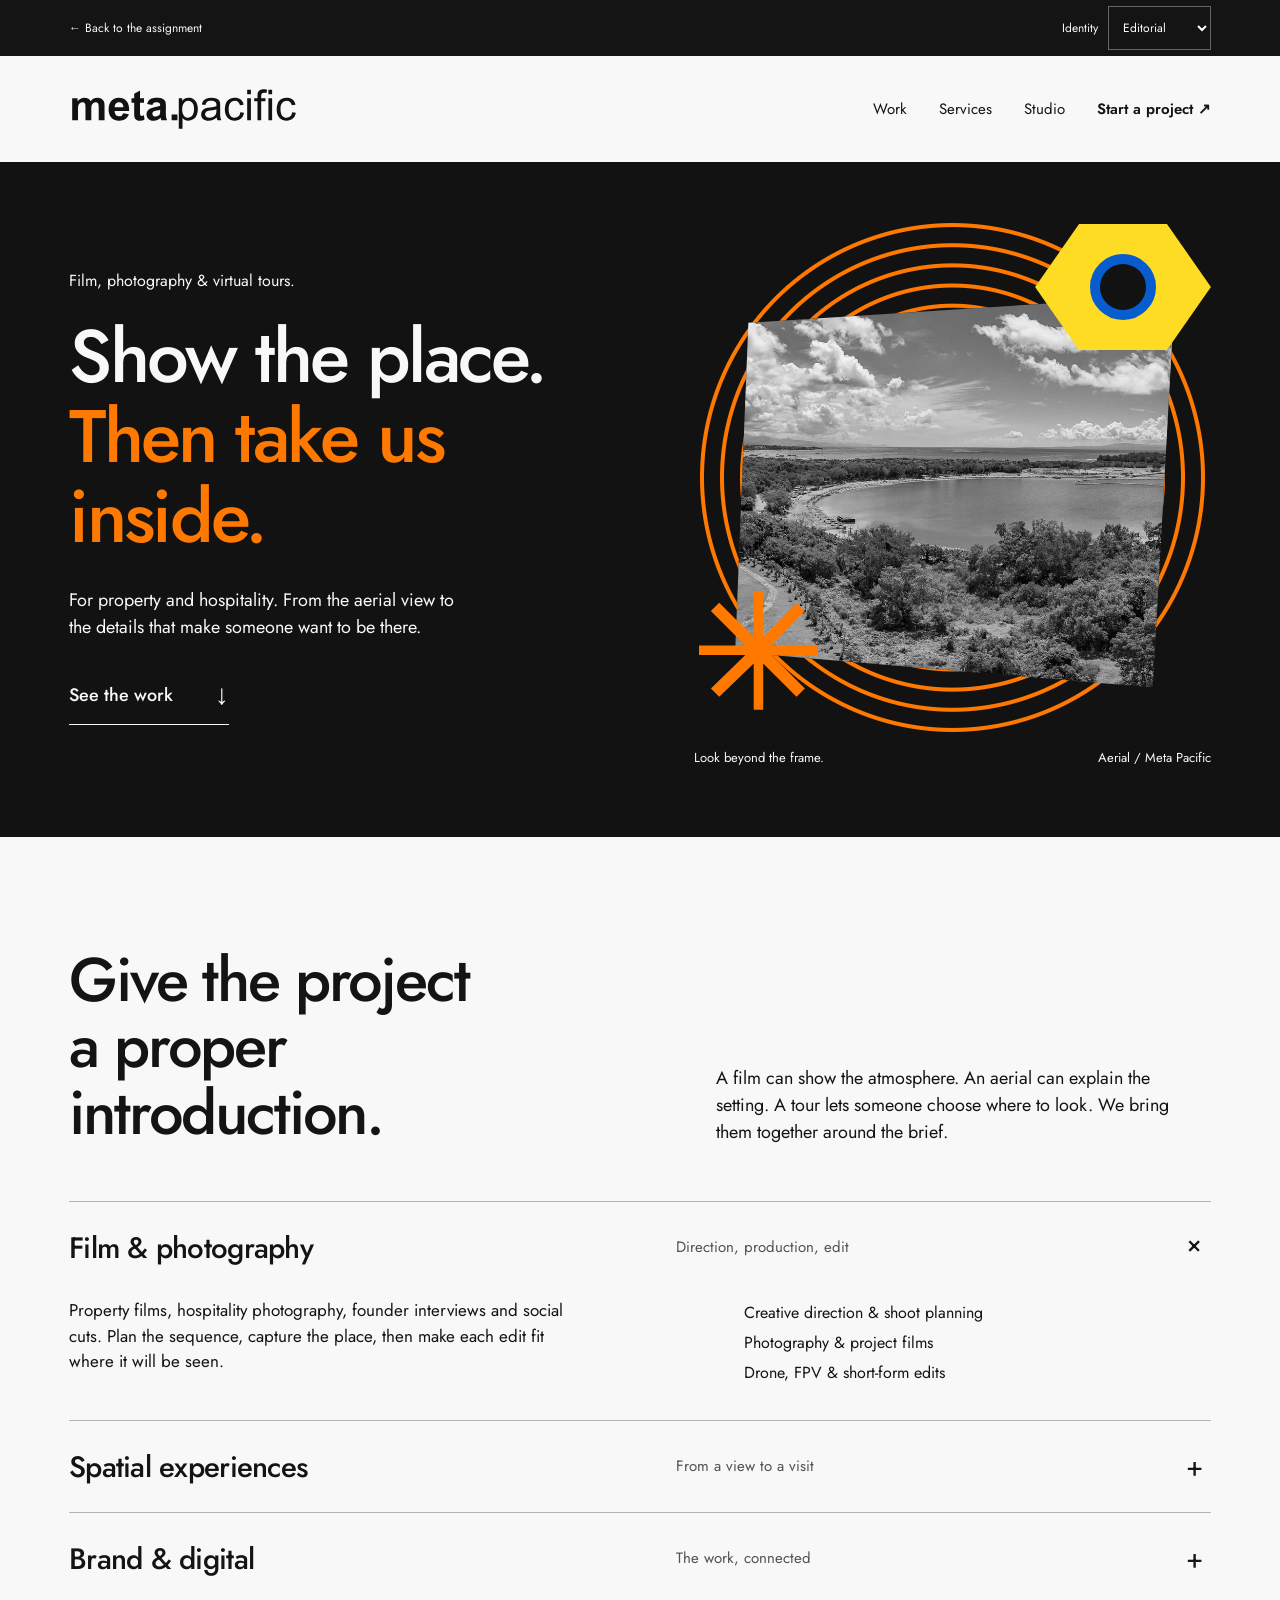
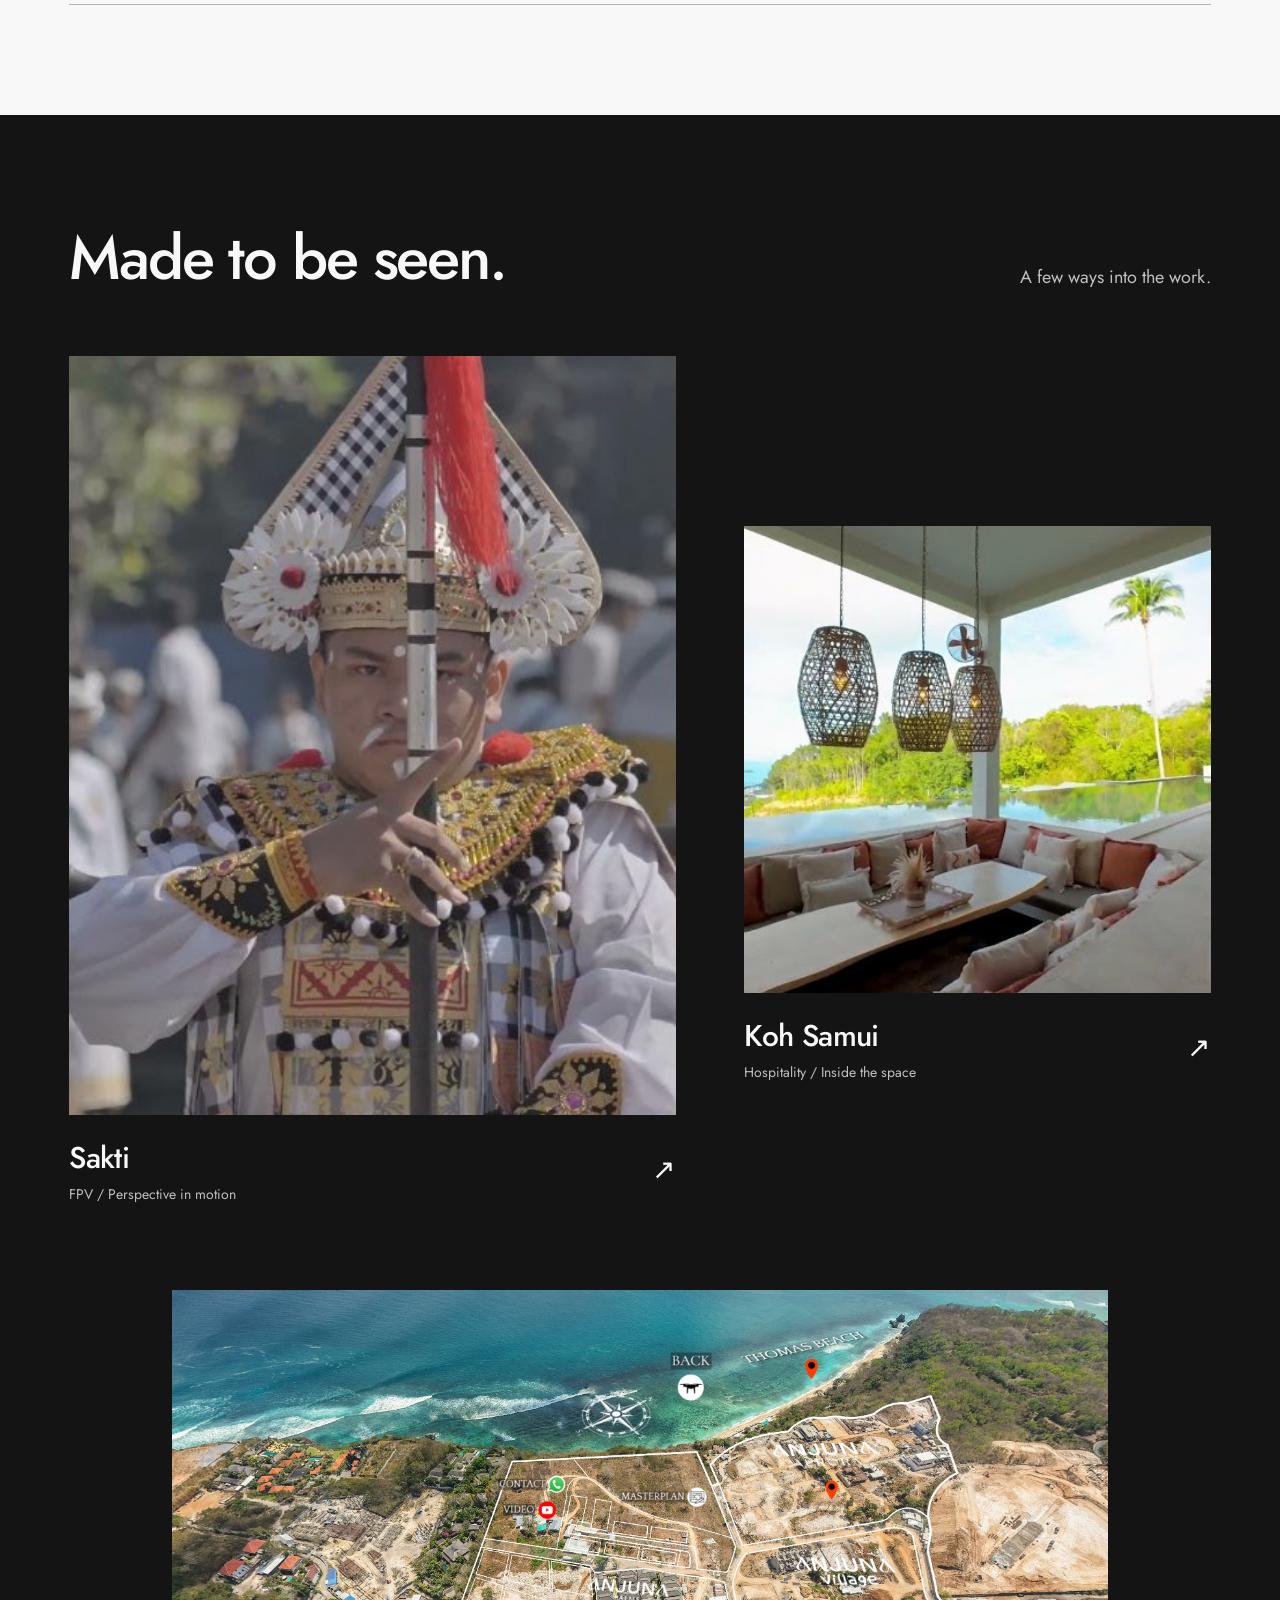
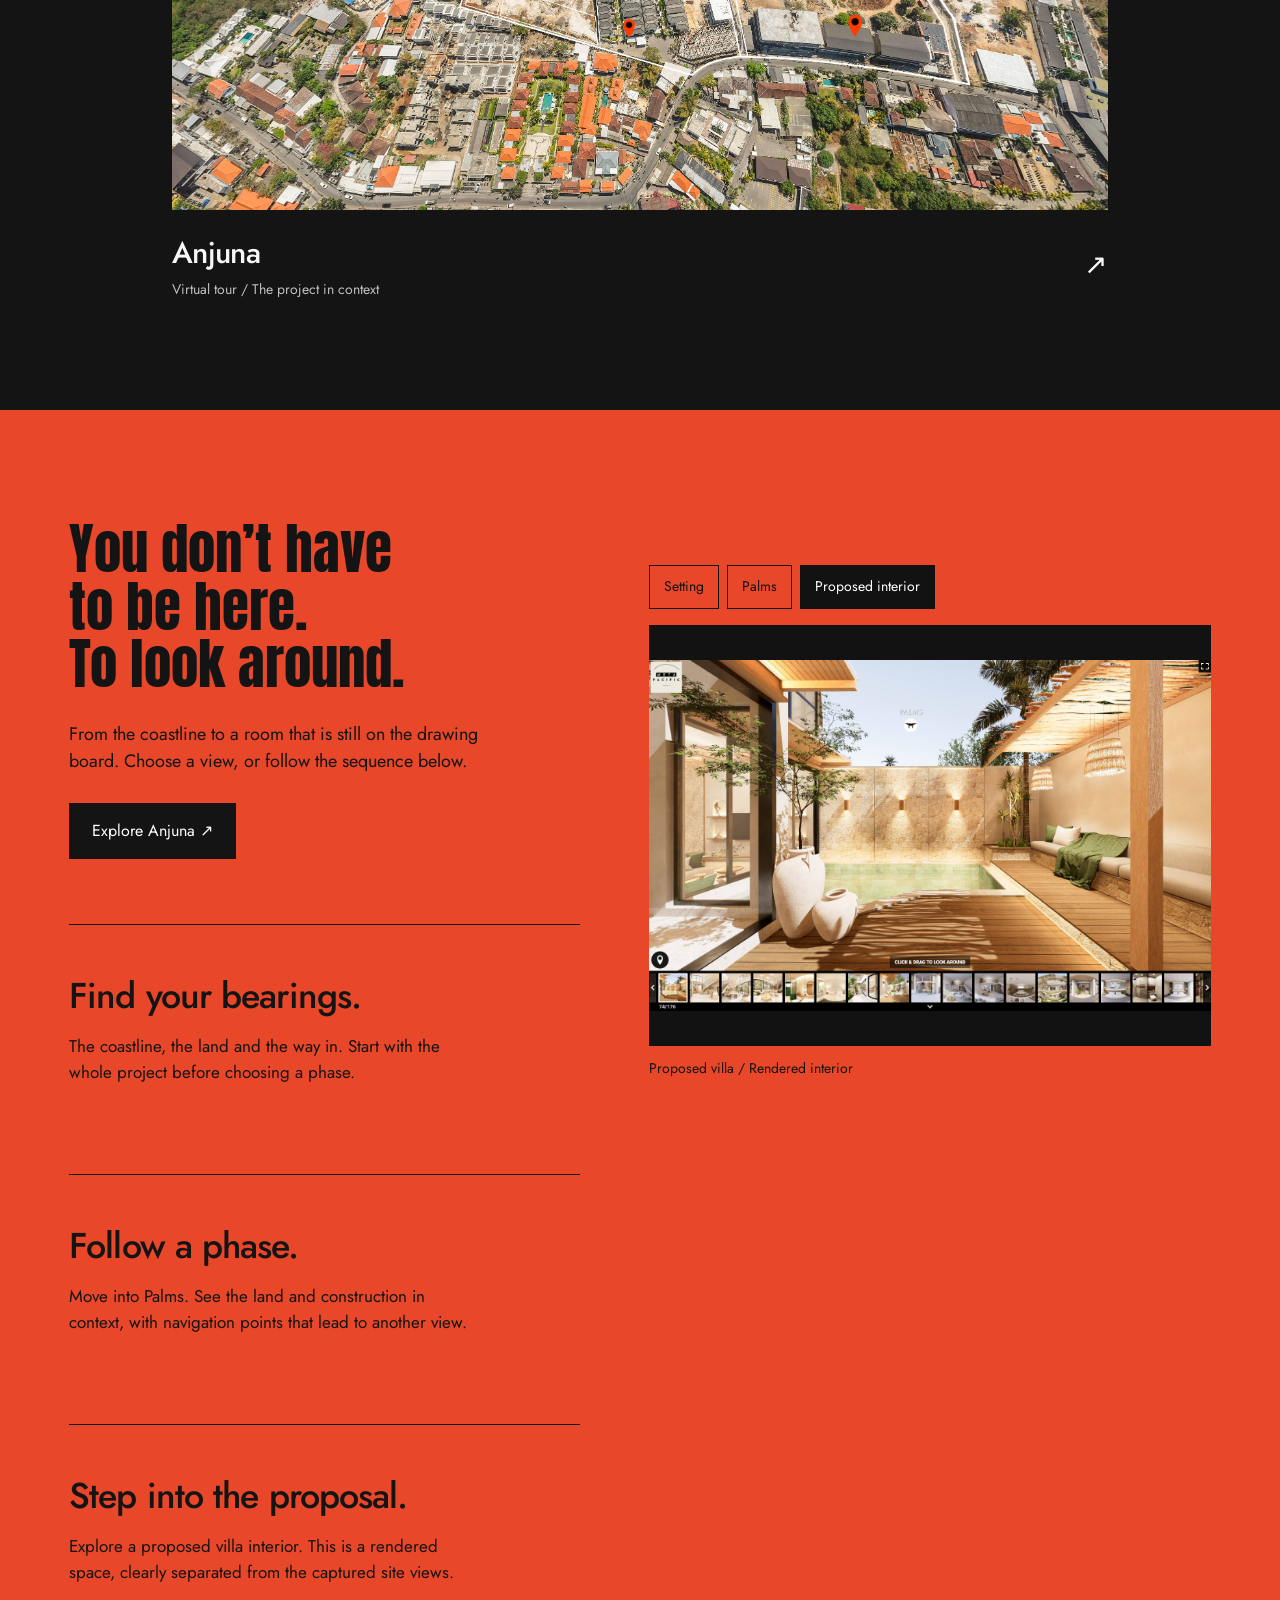
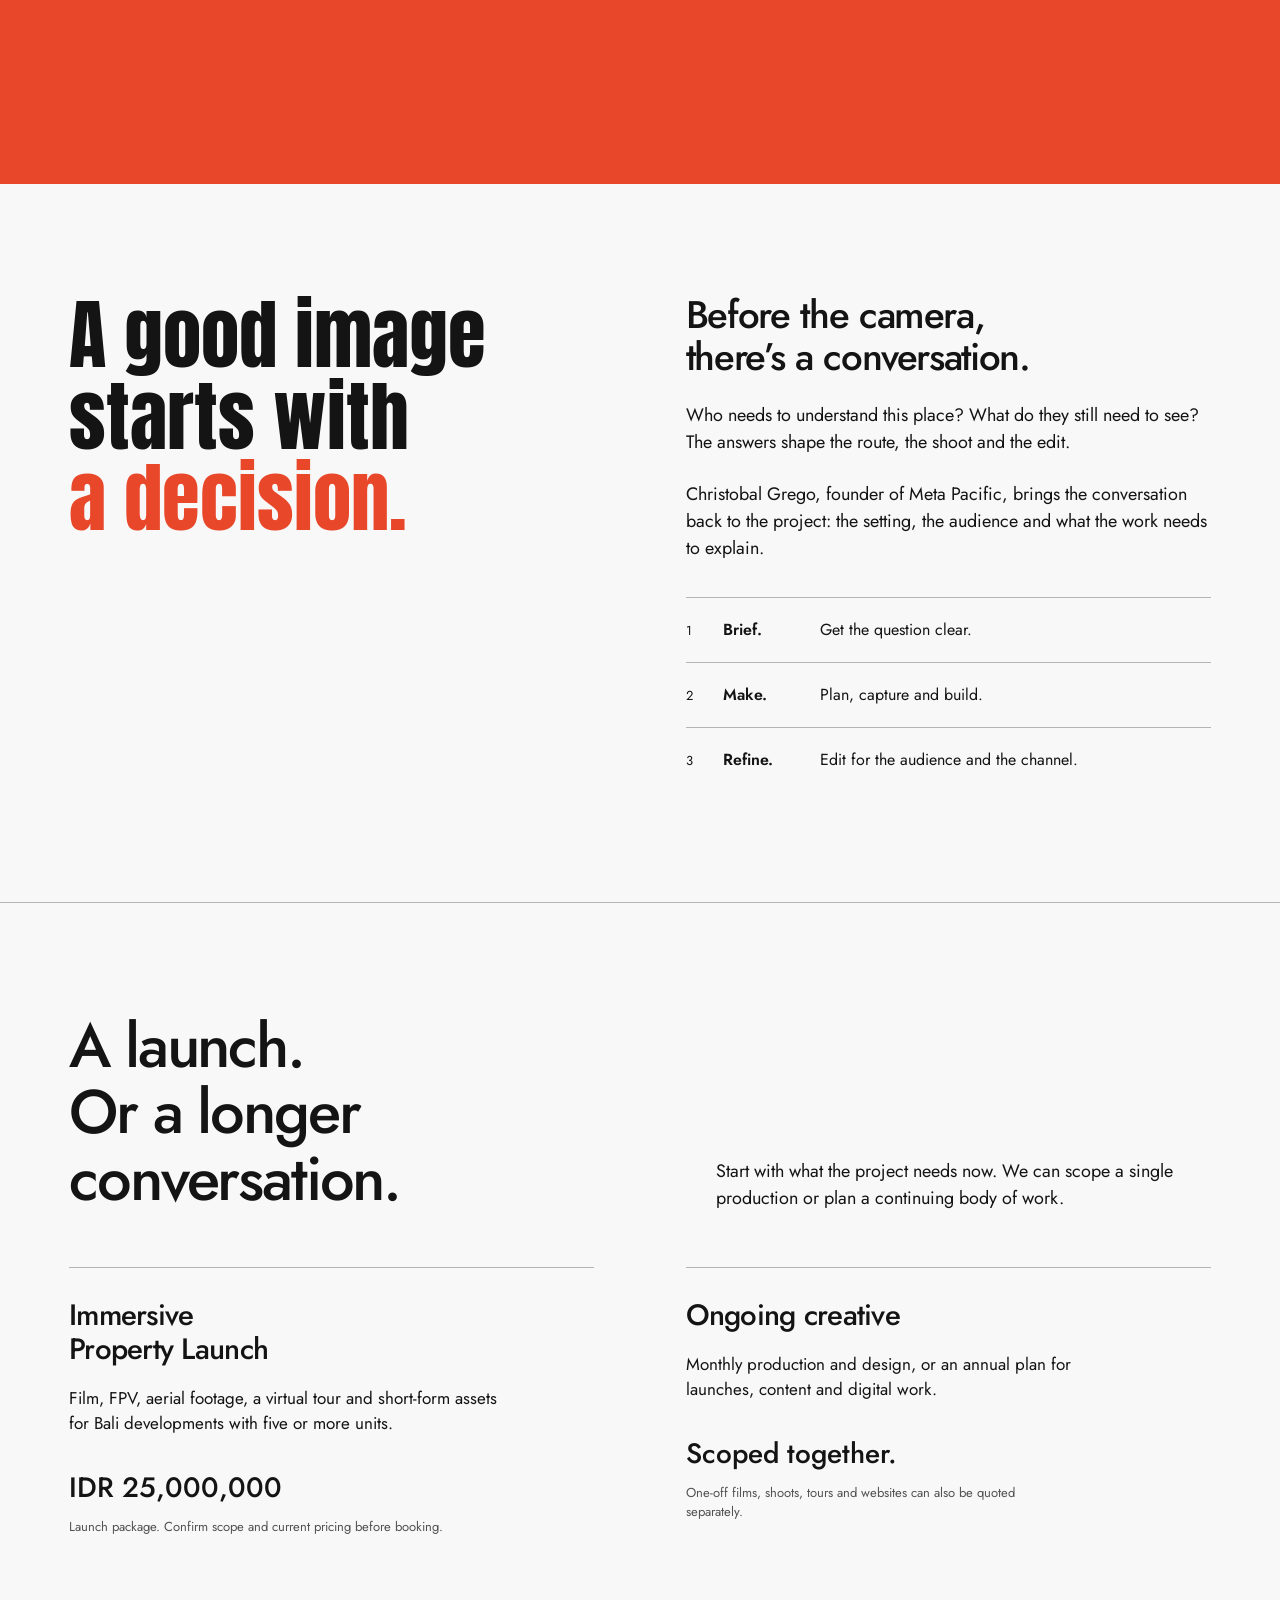
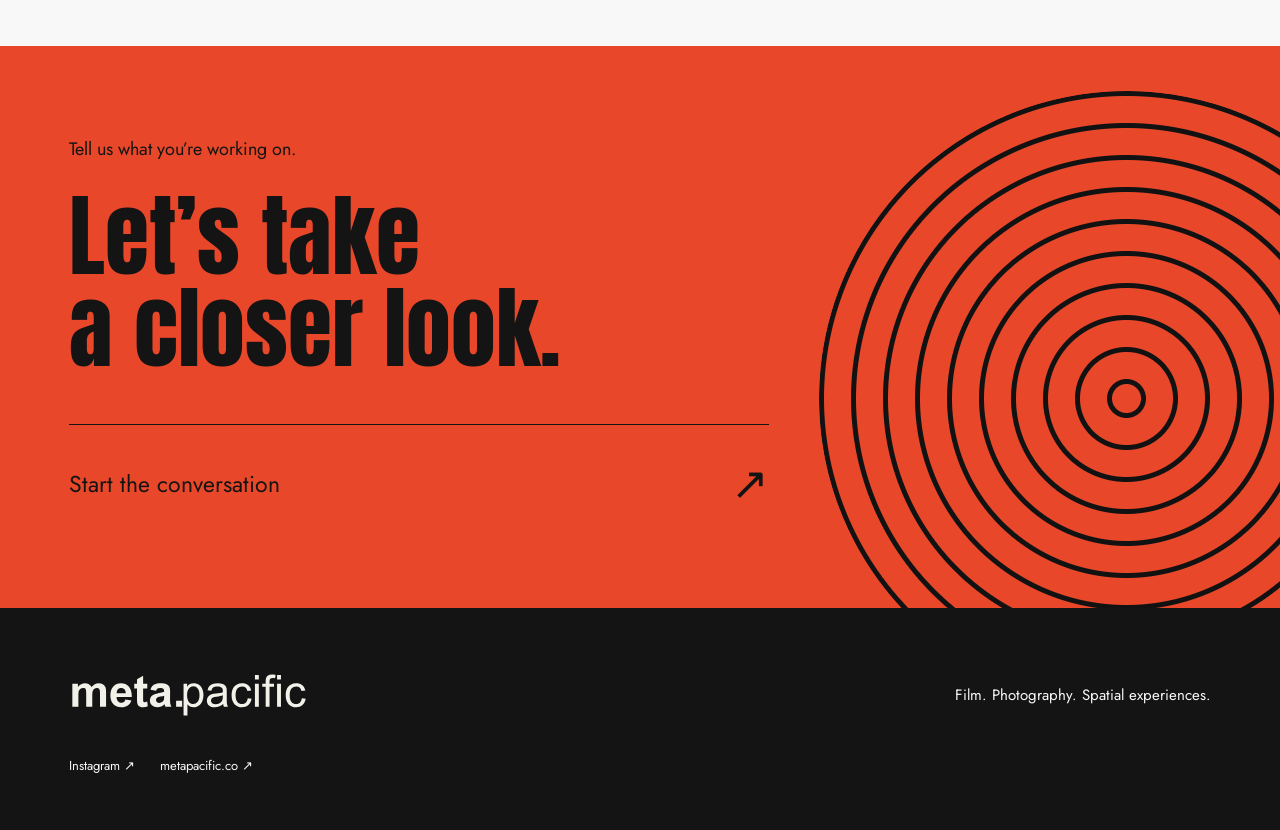
==== commit 242df6e0: "feat: give the assignment a graphic identity and guided review journey Keep the company structure an" ====
--- a/homepage.html
+++ b/homepage.html
@@ -4,8 +4,8 @@
 <meta charset="utf-8"><meta name="viewport" content="width=device-width,initial-scale=1">
 <meta name="robots" content="noindex"><title>Meta Pacific — Film, photography &amp; virtual tours</title>
 <link rel="icon" href="assets/favicon.png"><link rel="preload" href="fonts/body.ttf" as="font" type="font/ttf" crossorigin>
-<link rel="stylesheet" href="landing.css?v=20260914"><script src="landing.js?v=20260914" defer></script>
-</head>
+<link rel="stylesheet" href="landing.css?v=20260914-graphic"><script src="landing.js?v=20260914-graphic" defer></script>
+<link rel="stylesheet" href="graphic-system.css?v=20260914-graphic"><script src="graphic-motion.js?v=20260914-graphic" defer></script></head>
 <body data-identity="editorial">
 <a class="skip" href="#main">Skip to content</a>
 <div class="preview-bar"><a href="phase.html?task=landing">← Back to the assignment</a><label for="identity-select">Identity <select id="identity-select"><option value="editorial">Editorial</option><option value="signal">Signal</option><option value="studio">Studio</option></select></label></div>
@@ -16,7 +16,7 @@
 <main id="main">
 <section class="landing-hero">
 <div class="hero-heading"><p class="hero-category">Film, photography &amp; virtual tours.</p><h1 id="landing-headline">Show the place.<br><span>Then take us inside.</span></h1><div class="hero-bottom"><p>For property and hospitality. From the aerial view to the details that make someone want to be there.</p><a class="text-link" href="#work">See the work <span aria-hidden="true">↓</span></a></div></div>
-<figure class="hero-film"><div class="hero-window"><img class="motion-shot" src="assets/photos/aerial-bay-lagoon.jpg" alt="A broad coastal bay, seen from above" fetchpriority="high" width="1920" height="1080"></div><figcaption><span>Start with the setting.</span><span>Aerial / Meta Pacific</span></figcaption></figure>
+<figure class="hero-film graphic-scene"><div class="graphic-orbit" aria-hidden="true"></div><div class="graphic-eye" aria-hidden="true"><i></i></div><div class="graphic-cut" aria-hidden="true"></div><div class="hero-window"><img class="motion-shot" src="assets/photos/aerial-bay-lagoon.jpg" alt="A broad coastal bay, seen from above" fetchpriority="high" width="1920" height="1080"></div><figcaption><span>Look beyond the frame.</span><span>Aerial / Meta Pacific</span></figcaption></figure>
 </section>
 <section class="capabilities section-space" id="services"><div class="section-intro"><h2>Give the project<br>a proper introduction.</h2><p>A film can show the atmosphere. An aerial can explain the setting. A tour lets someone choose where to look. We bring them together around the brief.</p></div>
 <div class="service-lines">
@@ -24,16 +24,21 @@
 <details><summary><h3>Spatial experiences</h3><span>From a view to a visit</span><b aria-hidden="true">+</b></summary><div class="service-detail"><p>360° land mapping, virtual tours and pre-construction visualisations. Connect the overview to the details, with a clear distinction between what exists and what is proposed.</p><ul><li>Land &amp; property capture</li><li>Interactive tours &amp; hotspots</li><li>Approved render integration</li></ul></div></details>
 <details><summary><h3>Brand &amp; digital</h3><span>The work, connected</span><b aria-hidden="true">+</b></summary><div class="service-detail"><p>Identity, launch pages, content planning and enquiry systems. Give the film and tour a place to live, and give an interested viewer a useful next step.</p><ul><li>Brand &amp; content direction</li><li>Websites &amp; campaign pages</li><li>CRM, tracking &amp; workflow tools</li></ul></div></details>
 </div></section>
-<section class="selected-work section-space" id="work"><div class="work-heading"><h2>Made to be seen.</h2><p>A few ways into the work.</p></div>
+<section class="selected-work section-space" id="work"><div class="work-heading"><h2 class="kinetic-title">Made to be seen.</h2><p>A few ways into the work.</p></div>
 <div class="work-layout">
 <button class="project project-large" data-project="sakti"><span class="project-image"><img class="motion-shot" src="assets/work/sakti-fpv.jpg" alt="Sakti FPV project" loading="lazy"></span><span class="project-caption"><strong>Sakti</strong><span>FPV / Perspective in motion</span><b aria-hidden="true">↗</b></span></button>
 <button class="project project-offset" data-project="samui"><span class="project-image"><img class="motion-shot" src="assets/work/kohsamui-fpv.jpg" alt="Open-plan villa living space in Koh Samui" loading="lazy"></span><span class="project-caption"><strong>Koh Samui</strong><span>Hospitality / Inside the space</span><b aria-hidden="true">↗</b></span></button>
 <button class="project project-wide" data-project="anjuna"><span class="project-image"><img class="motion-shot" src="artwork/anjuna-master-live.png" alt="Anjuna project and its coastal setting" loading="lazy"></span><span class="project-caption"><strong>Anjuna</strong><span>Virtual tour / The project in context</span><b aria-hidden="true">↗</b></span></button>
 </div></section>
-<section class="tour-section" id="experience"><div class="tour-copy"><h2>You don’t have<br>to be here.<br><span>To look around.</span></h2><p>Follow the land, move between phases and explore proposed spaces. A virtual tour gives a remote viewer more than a single viewpoint.</p><a class="solid-link" href="https://chris75.viewin360.co/share/collection/7Ktxh?logo=-1&amp;info=0&amp;fs=1&amp;vr=0&amp;gyro=0&amp;thumbs=-1&amp;inst=0&amp;keys=0" target="_blank" rel="noopener">Explore Anjuna ↗</a></div><figure><img class="motion-shot" src="artwork/anjuna-palms-live.png" alt="Anjuna Palms tour showing land, construction and navigation points" loading="lazy"><figcaption>Anjuna / Palms view, labelled September 2026 in the tour.</figcaption></figure></section>
+<section class="tour-section graphic-section" id="experience"><div class="tour-copy"><h2 class="kinetic-title">You don’t have<br>to be here.<br><span>To look around.</span></h2><p>From the coastline to a room that is still on the drawing board. Choose a view, or follow the sequence below.</p><a class="solid-link" href="https://chris75.viewin360.co/share/collection/7Ktxh?logo=-1&amp;info=0&amp;fs=1&amp;vr=0&amp;gyro=0&amp;thumbs=-1&amp;inst=0&amp;keys=0" target="_blank" rel="noopener">Explore Anjuna ↗</a>
+<div class="tour-sequence">
+<article class="tour-step" data-tour="0"><h3>Find your bearings.</h3><p>The coastline, the land and the way in. Start with the whole project before choosing a phase.</p><img src="artwork/anjuna-master-live.png" alt="Anjuna master view showing the coastal setting" loading="lazy"></article>
+<article class="tour-step" data-tour="1"><h3>Follow a phase.</h3><p>Move into Palms. See the land and construction in context, with navigation points that lead to another view.</p><img src="artwork/anjuna-palms-live.png" alt="Palms phase and its navigation points" loading="lazy"></article>
+<article class="tour-step" data-tour="2"><h3>Step into the proposal.</h3><p>Explore a proposed villa interior. This is a rendered space, clearly separated from the captured site views.</p><img src="artwork/anjuna-interior-live.png" alt="Proposed villa interior render, not a photograph of a completed space" loading="lazy"></article>
+</div></div><figure class="tour-view"><div class="tour-view-controls" aria-label="Anjuna preview views"><button type="button" data-tour-view="0" aria-pressed="true">Setting</button><button type="button" data-tour-view="1" aria-pressed="false">Palms</button><button type="button" data-tour-view="2" aria-pressed="false">Proposed interior</button></div><img id="tour-preview" src="artwork/anjuna-master-live.png" alt="Anjuna master view showing the coastal setting" loading="lazy"><figcaption id="tour-caption">Captured site / Coastal overview</figcaption></figure></section>
 <section class="studio-section section-space" id="studio"><div class="studio-word">A good image<br>starts with<br><em>a decision.</em></div><div class="studio-copy"><h2>Before the camera,<br>there’s a conversation.</h2><p>Who needs to understand this place? What do they still need to see? The answers shape the route, the shoot and the edit.</p><p>Christobal Grego, founder of Meta Pacific, brings the conversation back to the project: the setting, the audience and what the work needs to explain.</p><div class="process"><p><strong>Brief.</strong> Get the question clear.</p><p><strong>Make.</strong> Plan, capture and build.</p><p><strong>Refine.</strong> Edit for the audience and the channel.</p></div></div></section>
 <section class="working-together section-space"><div class="section-intro"><h2>A launch.<br>Or a longer conversation.</h2><p>Start with what the project needs now. We can scope a single production or plan a continuing body of work.</p></div><div class="offer-lines"><article><h3>Immersive Property Launch</h3><p>Film, FPV, aerial footage, a virtual tour and short-form assets for Bali developments with five or more units.</p><strong class="price">IDR 25,000,000</strong><small>Launch package. Confirm scope and current pricing before booking.</small></article><article><h3>Ongoing creative</h3><p>Monthly production and design, or an annual plan for launches, content and digital work.</p><strong class="price">Scoped together.</strong><small>One-off films, shoots, tours and websites can also be quoted separately.</small></article></div></section>
-<section class="contact-section" id="contact"><p>Tell us what you’re working on.</p><h2>Let’s take<br>a closer look.</h2><a href="https://metapacific.co/contact/" target="_blank" rel="noopener">Start the conversation <span aria-hidden="true">↗</span></a></section>
+<section class="contact-section graphic-section" id="contact"><p>Tell us what you’re working on.</p><h2 class="kinetic-title">Let’s take<br>a closer look.</h2><div class="contact-orbit" aria-hidden="true"></div><a href="https://metapacific.co/contact/" target="_blank" rel="noopener">Start the conversation <span aria-hidden="true">↗</span></a></section>
 </main>
 <footer class="site-footer"><a href="#top" aria-label="Meta Pacific, back to top"><img data-brand data-tone="paper" src="logos/editorial-paper.svg" alt="Meta Pacific" width="240" height="65"></a><p>Film. Photography. Spatial experiences.</p><div><a href="https://www.instagram.com/metapacific_/" target="_blank" rel="noopener">Instagram ↗</a><a href="https://metapacific.co/" target="_blank" rel="noopener">metapacific.co ↗</a></div></footer>
 <dialog id="project-dialog" aria-labelledby="project-title"><button id="project-close" aria-label="Close project">Close ×</button><img id="project-image" alt=""><div class="project-description"><h2 id="project-title"></h2><p id="project-copy"></p><a id="project-tour" href="#experience">Explore the experience ↓</a></div></dialog>
--- a/graphic-system.css
+++ b/graphic-system.css
@@ -0,0 +1,30 @@
+/* A graphic layer over the existing content structure. No hidden-content entrances. */
+.social-art.orange .headline{font-size:10cqw}.social-art.orange .photo{height:27%;bottom:21%;transform:rotate(-5deg)}.social-art.orange .small-copy{bottom:4%}
+body[data-identity=studio] .project:focus-visible{outline-color:#121212}
+body[data-identity=signal] .contact-section a:focus-visible,body[data-identity=signal] .landing-hero a:focus-visible{outline-color:#ffdc24}
+@media print{*:focus,*:focus-visible{outline:none!important}}
+.preview-bar select,.preview-bar a{min-height:44px}.preview-bar a{display:flex;align-items:center}
+.tour-section{align-items:start}.tour-view{position:sticky;top:45px;margin-top:45px}.tour-view-controls{display:flex;gap:8px;flex-wrap:wrap;margin-bottom:16px}.tour-view-controls button{border:1px solid #121212;background:transparent;color:#121212;font:inherit;font-size:14px;padding:10px 14px;min-height:44px;cursor:pointer}.tour-view-controls button[aria-pressed=true]{background:#121212;color:#fff}.tour-step{min-height:250px;padding:50px 0 35px;border-top:1px solid #121212}.tour-step h3{font-size:clamp(25px,2.8vw,38px);max-width:19ch}.tour-step p{font-size:17px;margin:18px 0 0}.tour-step img{display:none}.tour-sequence{margin-top:65px}.tour-view #tour-preview{aspect-ratio:4/3;object-fit:contain;background:#121212}.tour-view figcaption{font-size:14px}.tour-copy h2{max-width:15ch}.studio-word{position:sticky;top:60px;align-self:start}.studio-section{align-items:start}.process{counter-reset:process}.process p{display:grid;grid-template-columns:25px 85px 1fr;gap:12px;border-top:1px solid var(--line);padding:20px 0}.process p::before{counter-increment:process;content:counter(process);font-size:13px;padding-top:3px}.service-lines summary{transition:color .2s}.service-lines summary:hover{color:#0757c4}.project:focus-visible{outline:3px solid #ffdc24;outline-offset:8px}
+body[data-identity=studio] .tour-section,body[data-identity=studio] .contact-section{background:#ff7900}body[data-identity=studio] .service-lines h3,body[data-identity=studio] .work-heading h2,body[data-identity=studio] .working-together h2{font-family:Anton;font-weight:400;letter-spacing:0}body[data-identity=signal] .tour-section{border-top:12px solid #0757c4}body[data-identity=signal] .contact-section{background:#0757c4;color:#fff}body[data-identity=signal] .contact-orbit{background:repeating-radial-gradient(ellipse at center,transparent 0 14px,#ffdc24 15px 19px,transparent 20px 32px)}
+@media(min-width:1024px) and (prefers-reduced-motion:no-preference){@supports(animation-timeline:view()){.project-offset .project-image img{animation:work-perspective linear both;animation-timeline:view();animation-range:entry 0% cover 80%}@keyframes work-perspective{from{transform:scale(1.08) translateY(2%)}to{transform:scale(1) translateY(0)}}}}
+@media(max-width:1023px){.tour-view{display:none}.tour-step img{display:block;width:100%;margin-top:24px;aspect-ratio:1.6;object-fit:contain;background:#121212}.tour-sequence{margin-top:40px}.tour-step{min-height:0;padding:30px 0}.tour-step:last-child{padding-bottom:0}.tour-step p{max-width:55ch}.studio-word{position:static}.process p{grid-template-columns:20px 65px 1fr;gap:8px}}
+@media(max-width:767px){.tour-step img{aspect-ratio:1.25}.tour-step h3{font-size:30px}.tour-copy h2{font-size:clamp(38px,11vw,46px)}.process p{font-size:15px}}
+@media print{.tour-view{display:none}.tour-section{display:block}.tour-sequence{display:flex;gap:20px;margin-top:25px}.tour-step{flex:1;min-height:0;padding:15px 0}.tour-step img{display:block;width:100%;height:150px;object-fit:contain;margin-top:12px}.tour-step h3{font-size:23px}.tour-step p{font-size:12px}.studio-word{position:static}}
+body[data-task] .phase-head{padding-right:38%;min-height:570px;display:flex;flex-direction:column;justify-content:center;overflow:clip}body[data-task] .phase-head h1{font-size:clamp(48px,6.3vw,90px);max-width:15ch}body[data-task] .phase-head::after{content:'';position:absolute;right:5%;top:22%;width:27%;aspect-ratio:1;background:repeating-radial-gradient(ellipse at center,transparent 0 9px,var(--graphic-orange) 10px 13px,transparent 14px 23px);border-radius:50%;pointer-events:none}body[data-task=logos] .phase-head::after,body[data-task=system] .phase-head::after{border-radius:0;background:repeating-linear-gradient(-45deg,transparent 0 9px,var(--graphic-orange) 10px 14px,transparent 15px 25px);clip-path:polygon(0 25%,25% 0,100% 0,100% 75%,75% 100%,0 100%)}body[data-task=review] .phase-head::after,body[data-task=annotations] .phase-head::after{background:repeating-radial-gradient(ellipse at center,transparent 0 9px,#6eafff 10px 13px,transparent 14px 23px)}body[data-task=commercial] .phase-head::after{background:repeating-linear-gradient(0deg,transparent 0 14px,#ffdc24 15px 18px,transparent 19px 35px);border-radius:0;clip-path:polygon(0 0,100% 0,100% 100%,0 100%)}
+.response-nav{position:sticky;top:0;z-index:4;background:#121212;padding:13px var(--gutter);border-bottom:1px solid #555;display:flex;justify-content:space-between;align-items:center;gap:25px}.response-nav label{display:flex;align-items:center;gap:20px;font-size:14px;min-width:0}.response-nav select{font:inherit;min-height:44px;max-width:440px;background:#121212;color:#f8f8f8;border:1px solid #777;padding:9px 14px;min-width:0}.response-nav>span{font-size:13px;color:var(--muted)}body[data-task] .phase-block{scroll-margin-top:95px}body[data-task] .phase-block>h2{font-size:clamp(32px,4vw,56px);max-width:28ch}.library-page>h1{max-width:12ch;font-size:clamp(52px,7vw,96px)}.library-jumps a{min-height:44px;display:flex;align-items:center}.library-art a{overflow:hidden}.library-art img{transition:transform .45s var(--graphic-ease)}.library-art a:hover img,.library-art a:focus-visible img{transform:scale(1.025)}.assignment .intro h1{font-size:clamp(52px,7vw,96px)}.assignment .route-why{border-top:1px solid #555;padding-top:25px}.review-nav a{min-height:44px;display:flex;align-items:center}.phase-next a{min-height:44px;display:flex;align-items:center}
+@media(max-width:1023px){body[data-task] .phase-head{min-height:500px;padding-right:35%}body[data-task] .phase-head h1{font-size:clamp(48px,7vw,72px)}.response-nav>span{display:none}.response-nav label{width:100%}.response-nav select{flex:1;max-width:none}}
+@media(max-width:767px){body[data-task] .phase-head{padding:36px 20px 45px;min-height:0}body[data-task] .phase-head::after{position:relative;inset:auto;width:100%;height:64px;aspect-ratio:auto;margin-top:30px;border-radius:0;background:repeating-radial-gradient(ellipse at 50% 100%,transparent 0 7px,var(--graphic-orange) 8px 10px,transparent 11px 19px)}body[data-task] .phase-head h1{font-size:clamp(46px,11vw,64px)}body[data-task] .phase-head>p{font-size:18px}.response-nav{padding:10px 20px}.response-nav label{gap:12px;font-size:13px}.response-nav select{width:100px;font-size:13px;padding:9px 8px}body[data-task] .phase-block{scroll-margin-top:80px}.review-nav{padding-top:12px;padding-bottom:12px}.review-nav nav{gap:20px}.phase-next a{max-width:48%;font-size:14px}}
+@media print{body[data-task] .phase-head{padding:22px 0 30px;min-height:610px}body[data-task] .phase-head h1{font-size:76px;max-width:15ch}body[data-task] .phase-head::after,.response-nav{display:none!important}body[data-task] .phase-block{padding:15px 0}body[data-task] .phase-block>h2{font-size:40px}.library-art img{transform:none!important}}
+:root{--graphic-orange:#ff7900;--graphic-blue:#075dce;--graphic-yellow:#ffdc24;--graphic-ink:#121212;--graphic-ease:cubic-bezier(.16,1,.3,1)}
+.graphic-scene{isolation:isolate;position:relative}.graphic-orbit{position:absolute;inset:0 0 7%;background:repeating-radial-gradient(ellipse at 50% 50%,transparent 0 8px,var(--graphic-orange) 9px 12px,transparent 13px 20px);border-radius:50%;pointer-events:none}.graphic-eye{position:absolute;right:0;top:0;width:34%;height:25%;background:var(--graphic-yellow);clip-path:polygon(0 50%,25% 5%,75% 5%,100% 50%,75% 95%,25% 95%);display:grid;place-items:center;z-index:2}.graphic-eye i{width:38%;aspect-ratio:1;border-radius:50%;background:var(--graphic-ink);border:10px solid var(--graphic-blue)}.graphic-cut{position:absolute;left:1%;bottom:12%;width:23%;aspect-ratio:1;background:var(--graphic-orange);clip-path:polygon(46% 0,54% 0,54% 39%,82% 10%,89% 17%,61% 46%,100% 46%,100% 54%,61% 54%,89% 82%,82% 89%,54% 61%,54% 100%,46% 100%,46% 61%,17% 89%,10% 82%,39% 54%,0 54%,0 46%,39% 46%,10% 17%,17% 10%,46% 39%);z-index:2}
+body[data-identity] .landing-hero{display:grid;grid-template-columns:1.12fr 1fr;gap:4%;align-items:center;padding:55px var(--gutter) 60px;background:var(--graphic-ink);color:#f8f8f8;overflow:clip}
+body[data-identity] .hero-heading{padding:0;display:block;min-width:0}body[data-identity] .landing-hero h1{font-size:clamp(48px,5.8vw,90px);line-height:1.08;max-width:12ch;text-wrap:initial}body[data-identity] .hero-bottom{display:block;margin-top:30px;padding:0}body[data-identity] .hero-bottom p{font-size:18px;max-width:37ch}body[data-identity] .hero-bottom a{margin-top:25px;width:fit-content;gap:42px;border-bottom:1px solid currentColor;padding:8px 0}body[data-identity] .hero-film{padding:0;min-width:0;height:560px;margin:0}body[data-identity] .hero-window{position:absolute;inset:14% 7% 16% 8%;width:85%;height:70%;clip-path:polygon(3% 7%,100% 0,95% 100%,0 91%);background:#242424;z-index:1}body[data-identity] .hero-window img{filter:grayscale(1);object-position:center;transform-origin:center}body[data-identity] .hero-film figcaption{position:absolute;inset:auto 0 0;min-height:38px;color:inherit;padding:10px 0;font-size:13px;gap:15px}body[data-identity=editorial] .landing-hero h1 span{color:#ff7900}
+body[data-identity=signal] .landing-hero{background:#0757c4;grid-template-columns:1fr 1.1fr}body[data-identity=signal] .landing-hero h1{max-width:11ch;font-size:clamp(52px,6vw,94px)}body[data-identity=signal] .graphic-orbit{border-radius:0;background:repeating-radial-gradient(ellipse at 50% 100%,transparent 0 13px,#ffdc24 14px 17px,transparent 18px 27px)}body[data-identity=signal] .hero-window{inset:9% 6% 16% 13%;width:81%;height:75%;clip-path:inset(0 round 45% 45% 0 0)}body[data-identity=signal] .graphic-eye{background:#f8f8f8;right:auto;left:0;width:28%;top:0}body[data-identity=signal] .graphic-cut{background:#ffdc24;left:auto;right:0;bottom:8%}body[data-identity=signal] .hero-window img{filter:none}
+body[data-identity=studio] .landing-hero{background:#ff7900;color:#121212;grid-template-columns:1.15fr 1fr}body[data-identity=studio] .landing-hero h1{max-width:13ch}body[data-identity=studio] .landing-hero h1 span{color:#121212}body[data-identity=studio] .hero-category{color:#121212}body[data-identity=studio] .graphic-orbit{border-radius:0;background:repeating-linear-gradient(-45deg,#121212 0 8px,transparent 8px 22px);inset:0 0 9% 8%;clip-path:polygon(25% 0,100% 0,100% 75%,75% 100%,0 100%,0 25%)}body[data-identity=studio] .hero-window{inset:12% 7% 22% 15%;height:66%;width:78%;clip-path:polygon(0 0,100% 0,100% 100%,0 100%)}body[data-identity=studio] .graphic-eye{background:#121212;top:auto;bottom:12%;right:2%;width:38%}body[data-identity=studio] .graphic-eye i{background:#ff7900;border-color:#f8f8f8}body[data-identity=studio] .graphic-cut{background:#121212;top:0;bottom:auto;left:0;width:25%}
+.perspective-strip{display:flex;justify-content:space-between;gap:25px;align-items:center;background:var(--graphic-yellow);color:#121212;padding:20px var(--gutter);font:400 clamp(25px,4vw,56px)/1.1 Anton,Arial,sans-serif;overflow:hidden}.perspective-strip i{font-style:normal;font-size:1.6em;line-height:1}.graphic-section{position:relative;isolation:isolate;overflow:clip}.contact-section{padding-right:38%;min-height:510px}.contact-section>p,.contact-section>h2,.contact-section>a{position:relative;z-index:1}.contact-orbit{position:absolute;right:-12%;top:8%;width:48%;aspect-ratio:1;border-radius:50%;background:repeating-radial-gradient(ellipse at center,transparent 0 14px,#121212 15px 19px,transparent 20px 32px);z-index:0}.kinetic-title{perspective:600px}.kinetic-word{display:inline-block;transform:translateY(var(--word-lift,0));transition:transform .25s var(--graphic-ease)}.kinetic-title:hover .kinetic-word:nth-child(2n){--word-lift:-5px}.kinetic-title:hover .kinetic-word:nth-child(3n){--word-lift:3px}.project-caption b,.task-arrow{transition:transform .25s var(--graphic-ease)}.project:hover .project-caption b,.project:focus-visible .project-caption b,.task-link:hover .task-arrow,.task-link:focus-visible .task-arrow{transform:translate(4px,-4px)}.project:active,.task-link:active{filter:brightness(.9)}.site-header nav a{position:relative}.site-header nav a::after{content:'';position:absolute;bottom:3px;left:0;right:0;height:2px;background:currentColor;transform:scaleX(0);transform-origin:left;transition:transform .2s}.site-header nav a:hover::after,.site-header nav a:focus-visible::after{transform:scaleX(1)}
+.assignment-hub .assignment-hero{padding-top:65px;padding-bottom:65px}.assignment-hub .hero-message h1{font-size:clamp(52px,6.4vw,96px)}.assignment-hub .hero-art{height:500px}.assignment-hub .hero-art .optical-disc{background:repeating-radial-gradient(ellipse at center,var(--orange) 0 4px,var(--ink) 5px 15px);border-radius:44% 56% 48% 52%;animation:none}.assignment-hub .hero-art>img,.assignment-hub .hero-star{animation:none}.assignment-hub .review-intro{display:grid;grid-template-columns:1fr 1fr;gap:9%;padding:70px var(--gutter);background:#f8f8f8;color:#121212}.review-intro h2{font-size:clamp(38px,4.8vw,68px)}.review-intro p{font-size:19px}.review-intro a{display:inline-flex;align-items:center;min-height:44px;margin-top:28px;font-weight:600}.directory-heading{display:flex;justify-content:space-between;gap:7%;align-items:end;margin-bottom:38px}.directory-heading h2{font-size:clamp(40px,5vw,72px)}.directory-heading p{max-width:36ch}.chapter-nav{position:sticky;top:0;z-index:4;display:flex;justify-content:space-between;gap:16px;background:#121212;border-top:1px solid #555;border-bottom:1px solid #555;padding:12px 0;margin-bottom:30px}.chapter-nav a{display:flex;min-height:44px;align-items:center;padding:7px 12px;text-decoration:none;font-size:15px;border:1px solid transparent}.chapter-nav a[aria-current]{background:var(--yellow);color:#121212}.assignment-hub .task-links{display:block}.task-chapter{display:grid;grid-template-columns:.8fr 1.4fr;gap:7%;padding:58px 0 70px;scroll-margin-top:100px;border-bottom:1px solid var(--line)}.task-chapter>header{position:relative;padding-top:10px}.chapter-symbol{display:block;font:70px/1 Display;color:var(--orange);margin-bottom:25px}.task-chapter:nth-child(2) .chapter-symbol{color:var(--yellow)}.task-chapter:nth-child(3) .chapter-symbol{color:#6eafff}.task-chapter h3{font:400 clamp(30px,3.5vw,48px)/1.15 Display;max-width:12ch;margin-bottom:22px}.task-chapter header p{font-size:17px;max-width:26ch;color:var(--muted)}.assignment-hub .task-link{grid-template-columns:26px 1fr 25px;align-items:start;padding:25px 0;gap:15px}.assignment-hub .task-link:first-child{border-top:1px solid var(--line)}.assignment-hub .task-link strong{display:block;font-size:22px}.assignment-hub .task-link p{font-size:16px;margin:9px 0 5px;max-width:45ch}.assignment-hub .task-link small{font-size:14px;color:var(--muted);display:block;max-width:45ch}.assignment-hub .task-link:hover{transform:none}.assignment-hub .task-link span:first-child{font-size:14px;padding-top:5px}.task-arrow{font-size:25px}.brief-map{padding:40px var(--gutter) 70px}.brief-map summary{display:flex;justify-content:space-between;gap:25px;min-height:60px;align-items:center;cursor:pointer;font-size:24px;font-weight:500;list-style:none}.brief-map summary::-webkit-details-marker{display:none}.brief-map details[open] summary span{transform:rotate(45deg)}.brief-map details>p{margin:25px 0;max-width:75ch}.brief-map #brief-coverage{display:grid;grid-template-columns:1fr 1fr;gap:0 45px}.brief-map #brief-coverage a{display:grid;grid-template-columns:120px 1fr 20px;gap:15px;align-items:center;border-top:1px solid var(--line);padding:17px 0;min-height:64px;text-decoration:none}.brief-map #brief-coverage span{font-size:13px;color:var(--muted)}.brief-map #brief-coverage strong{font-size:16px;font-weight:500}.reading-progress{position:fixed;left:0;right:0;top:0;height:3px;transform:scaleX(0);transform-origin:left;background:var(--graphic-orange);z-index:5;pointer-events:none}
+@supports(animation-timeline:view()){.graphic-scene .graphic-orbit,.graphic-scene .optical-disc{animation:optical-scroll linear both;animation-timeline:view();animation-range:entry 0% exit 100%}@keyframes optical-scroll{from{rotate:-15deg}to{rotate:45deg}}.contact-orbit{animation:contact-scroll linear both;animation-timeline:view();animation-range:entry 0% exit 100%}@keyframes contact-scroll{from{rotate:-25deg;scale:.85}to{rotate:25deg;scale:1.05}}}
+@media(min-width:768px) and (max-width:1100px){body[data-identity] .landing-hero{grid-template-columns:1fr 1fr;gap:35px;padding-top:40px;padding-bottom:40px}body[data-identity] .hero-film{height:440px}body[data-identity] .landing-hero h1{font-size:clamp(49px,6.5vw,70px)}.graphic-eye i{border-width:7px}.assignment-hub .hero-art{height:400px}.task-chapter{grid-template-columns:.7fr 1.3fr;gap:5%}.directory-heading{display:block}.directory-heading p{margin-top:25px;max-width:60ch}.chapter-nav{gap:5px}.chapter-nav a{font-size:14px;padding:7px}.brief-map #brief-coverage{grid-template-columns:1fr}.contact-section{padding-right:32%}}
+@media(max-width:767px){body[data-identity] .landing-hero{display:flex;flex-direction:column;align-items:stretch;gap:30px;padding:32px 20px 25px}body[data-identity] .landing-hero h1{max-width:14ch;font-size:clamp(46px,11vw,70px)}body[data-identity] .hero-heading{padding:0}body[data-identity] .hero-category{font-size:14px;margin-bottom:22px}body[data-identity] .hero-bottom{margin-top:25px}body[data-identity] .hero-bottom p{font-size:17px;max-width:43ch}body[data-identity] .hero-bottom a{margin-top:15px;font-size:17px}body[data-identity] .hero-film{height:390px;max-width:500px;width:100%;align-self:center}body[data-identity] .hero-film figcaption{font-size:12px}.graphic-eye i{border-width:7px}.perspective-strip{padding:14px 20px;gap:15px;font-size:clamp(22px,5.5vw,35px)}.perspective-strip i{font-size:1.3em}.contact-section{padding:65px 20px 160px;min-height:0}.contact-orbit{top:auto;bottom:-45%;right:-16%;width:62%}.contact-section>a{max-width:85%}.assignment-hub .assignment-hero{padding:34px 20px 35px}.assignment-hub .hero-message h1{font-size:14vw}.assignment-hub .hero-art{height:330px;margin-top:25px}.assignment-hub .review-intro{grid-template-columns:1fr;gap:25px;padding:45px 20px}.review-intro p{font-size:17px}.review-intro a{font-size:16px}.assignment-hub .task-directory{padding:45px 20px}.directory-heading{display:block;margin-bottom:25px}.directory-heading h2{font-size:43px}.directory-heading p{margin-top:25px;font-size:17px}.chapter-nav{display:grid;grid-template-columns:1fr 1fr;gap:5px;padding:8px 0;margin-bottom:15px}.chapter-nav a{padding:6px 8px;font-size:13px}.task-chapter{display:block;padding:30px 0 45px;scroll-margin-top:132px}.task-chapter>header{display:grid;grid-template-columns:55px 1fr;gap:12px;align-items:start;margin-bottom:25px}.chapter-symbol{font-size:44px;margin:0}.task-chapter h3{font-size:34px;max-width:none;margin:0}.task-chapter header p{grid-column:2;max-width:40ch;font-size:16px}.assignment-hub .task-link{gap:10px;grid-template-columns:22px 1fr 20px;padding:23px 0}.assignment-hub .task-link strong{font-size:21px;line-height:1.25}.assignment-hub .task-link p{font-size:16px}.assignment-hub .task-link small{font-size:14px}.brief-map{padding:30px 20px 45px}.brief-map summary{font-size:21px;line-height:1.25}.brief-map #brief-coverage{grid-template-columns:1fr}.brief-map #brief-coverage a{grid-template-columns:88px 1fr 16px;gap:10px}.brief-map #brief-coverage span{font-size:12px}.brief-map #brief-coverage strong{font-size:15px}.kinetic-title:hover .kinetic-word{--word-lift:0}}
+@media(prefers-reduced-motion:reduce){.graphic-orbit,.optical-disc,.contact-orbit,.kinetic-word{animation:none!important;transition:none!important;rotate:none!important;scale:1!important}.kinetic-word{transform:none!important}.reading-progress{display:none}}
+@media print{.graphic-orbit,.graphic-eye,.graphic-cut,.perspective-strip,.contact-orbit,.reading-progress,.chapter-nav{display:none!important}body[data-identity] .landing-hero{display:block;padding:20px;background:#fff;color:#121212}body[data-identity] .hero-film{height:290px}body[data-identity] .hero-window{position:relative;inset:auto;width:100%;height:260px;clip-path:none}.hero-film figcaption{display:none}.kinetic-word{transform:none!important}.contact-section{padding:25px}}
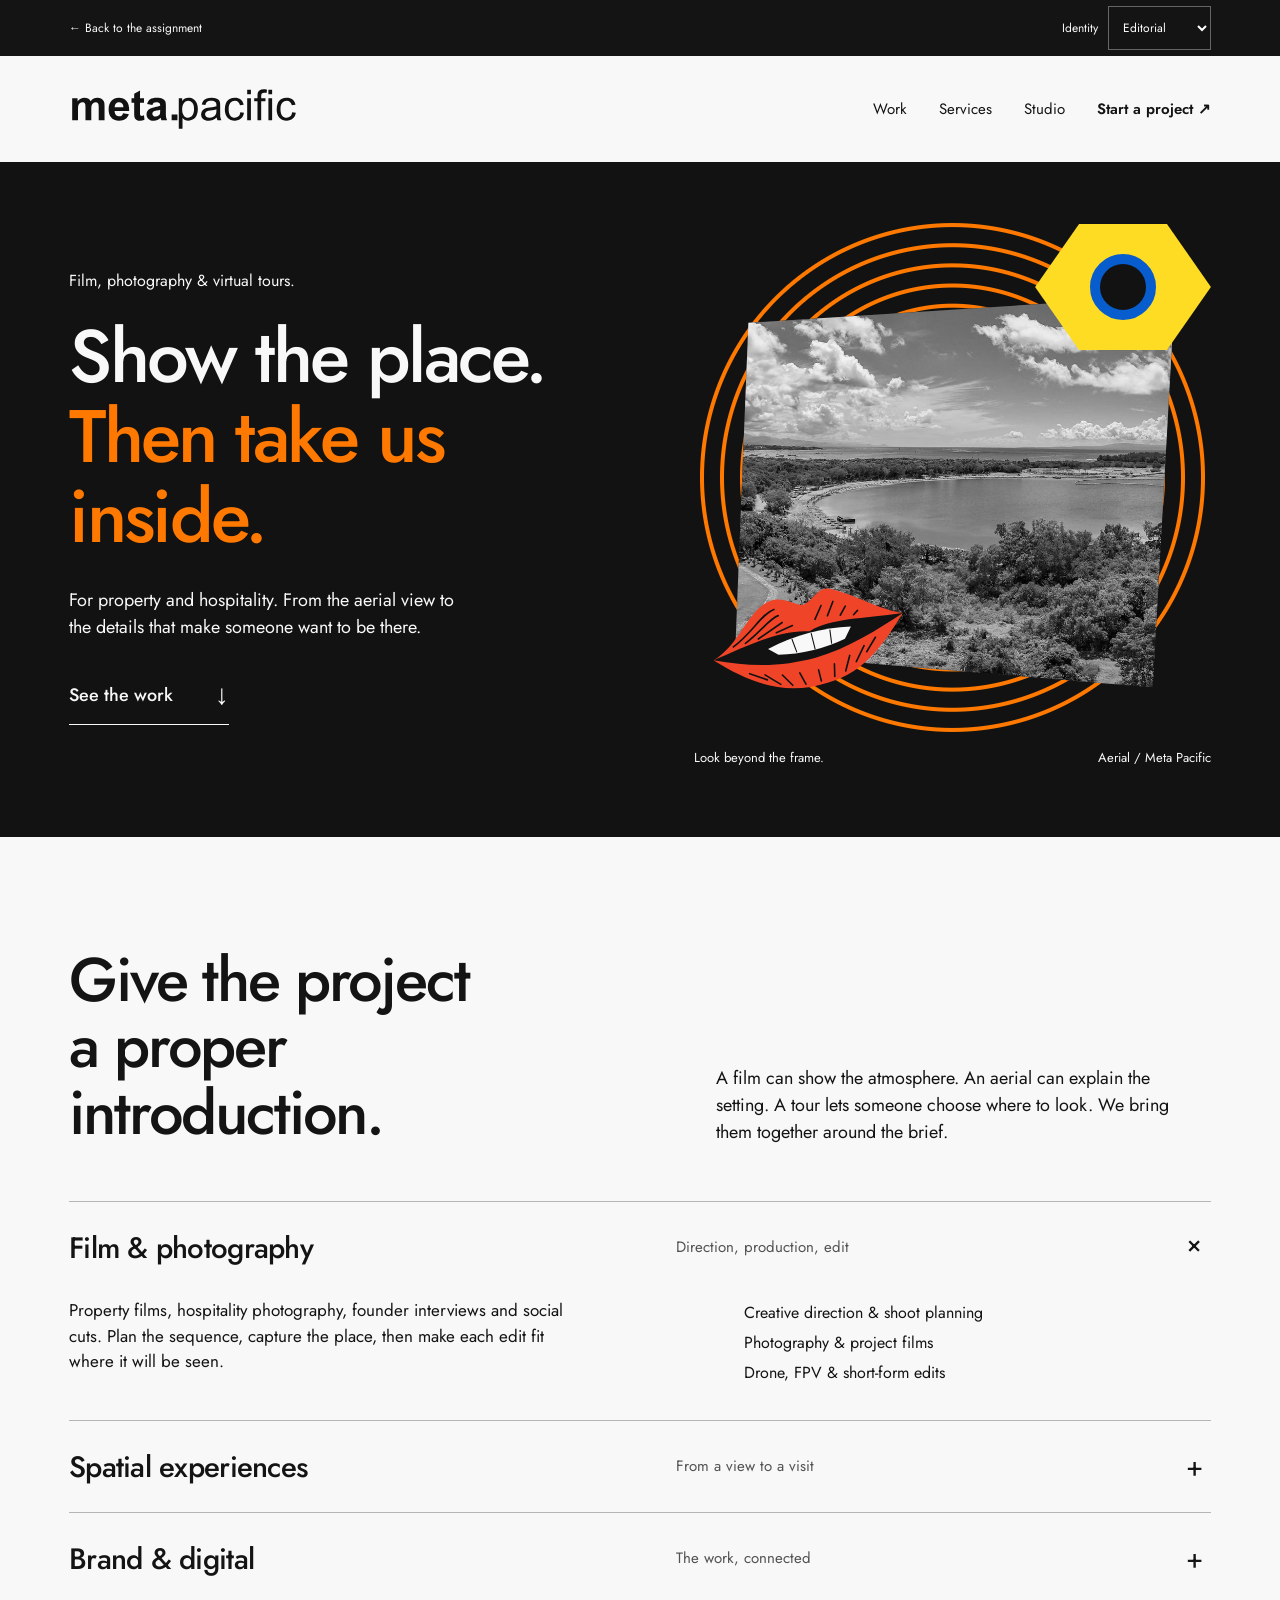
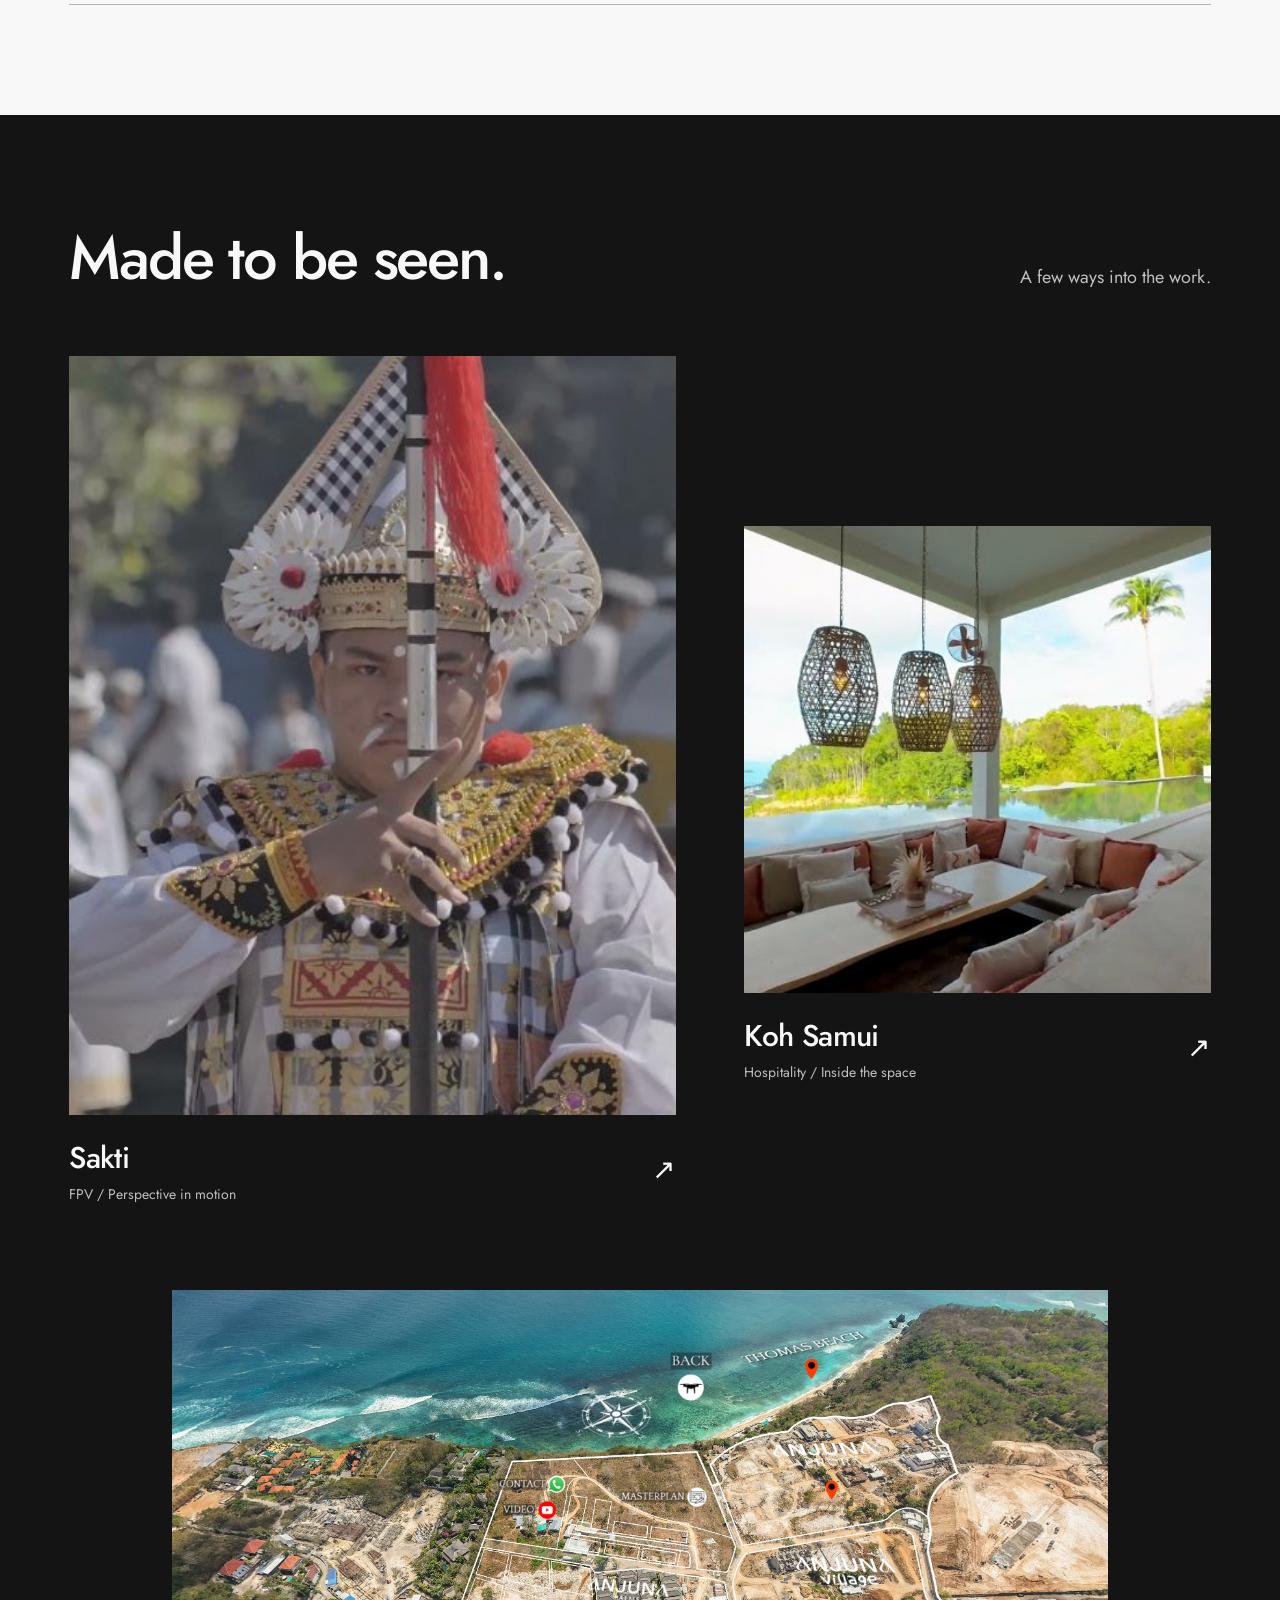
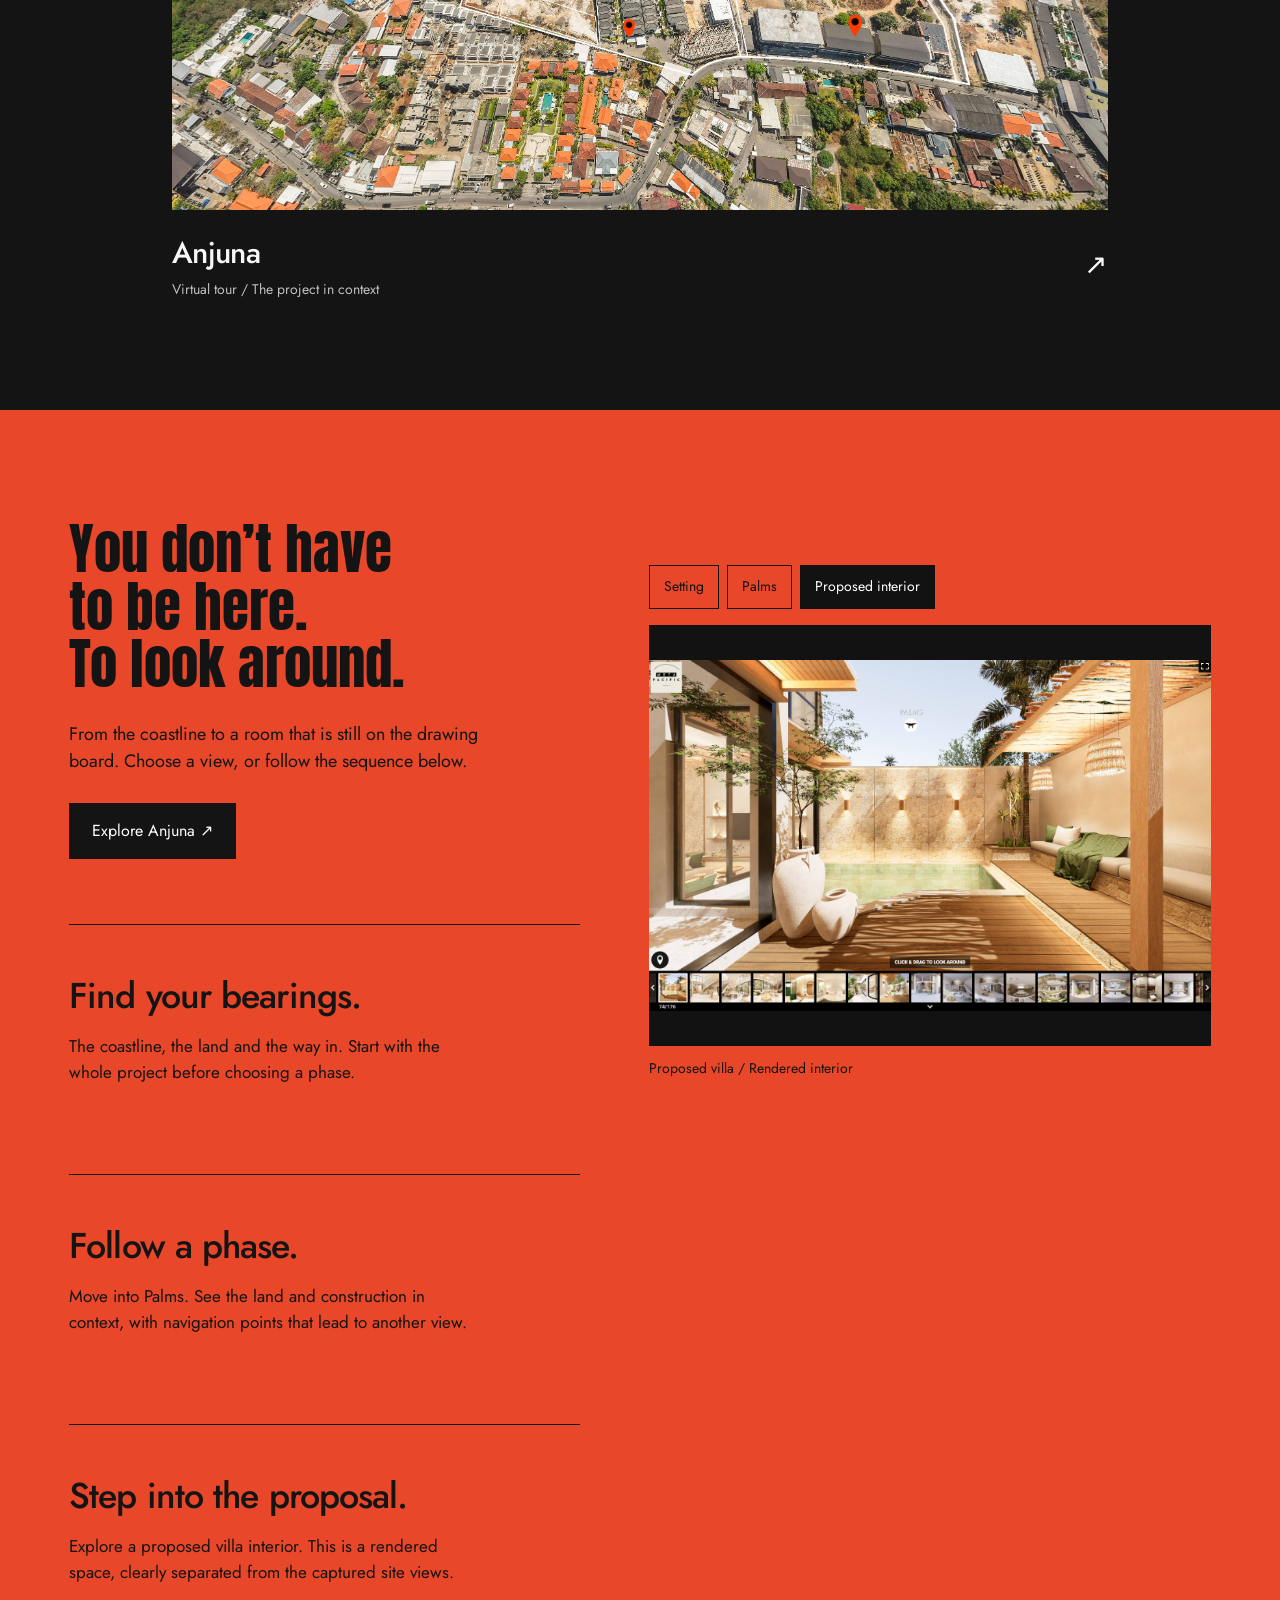
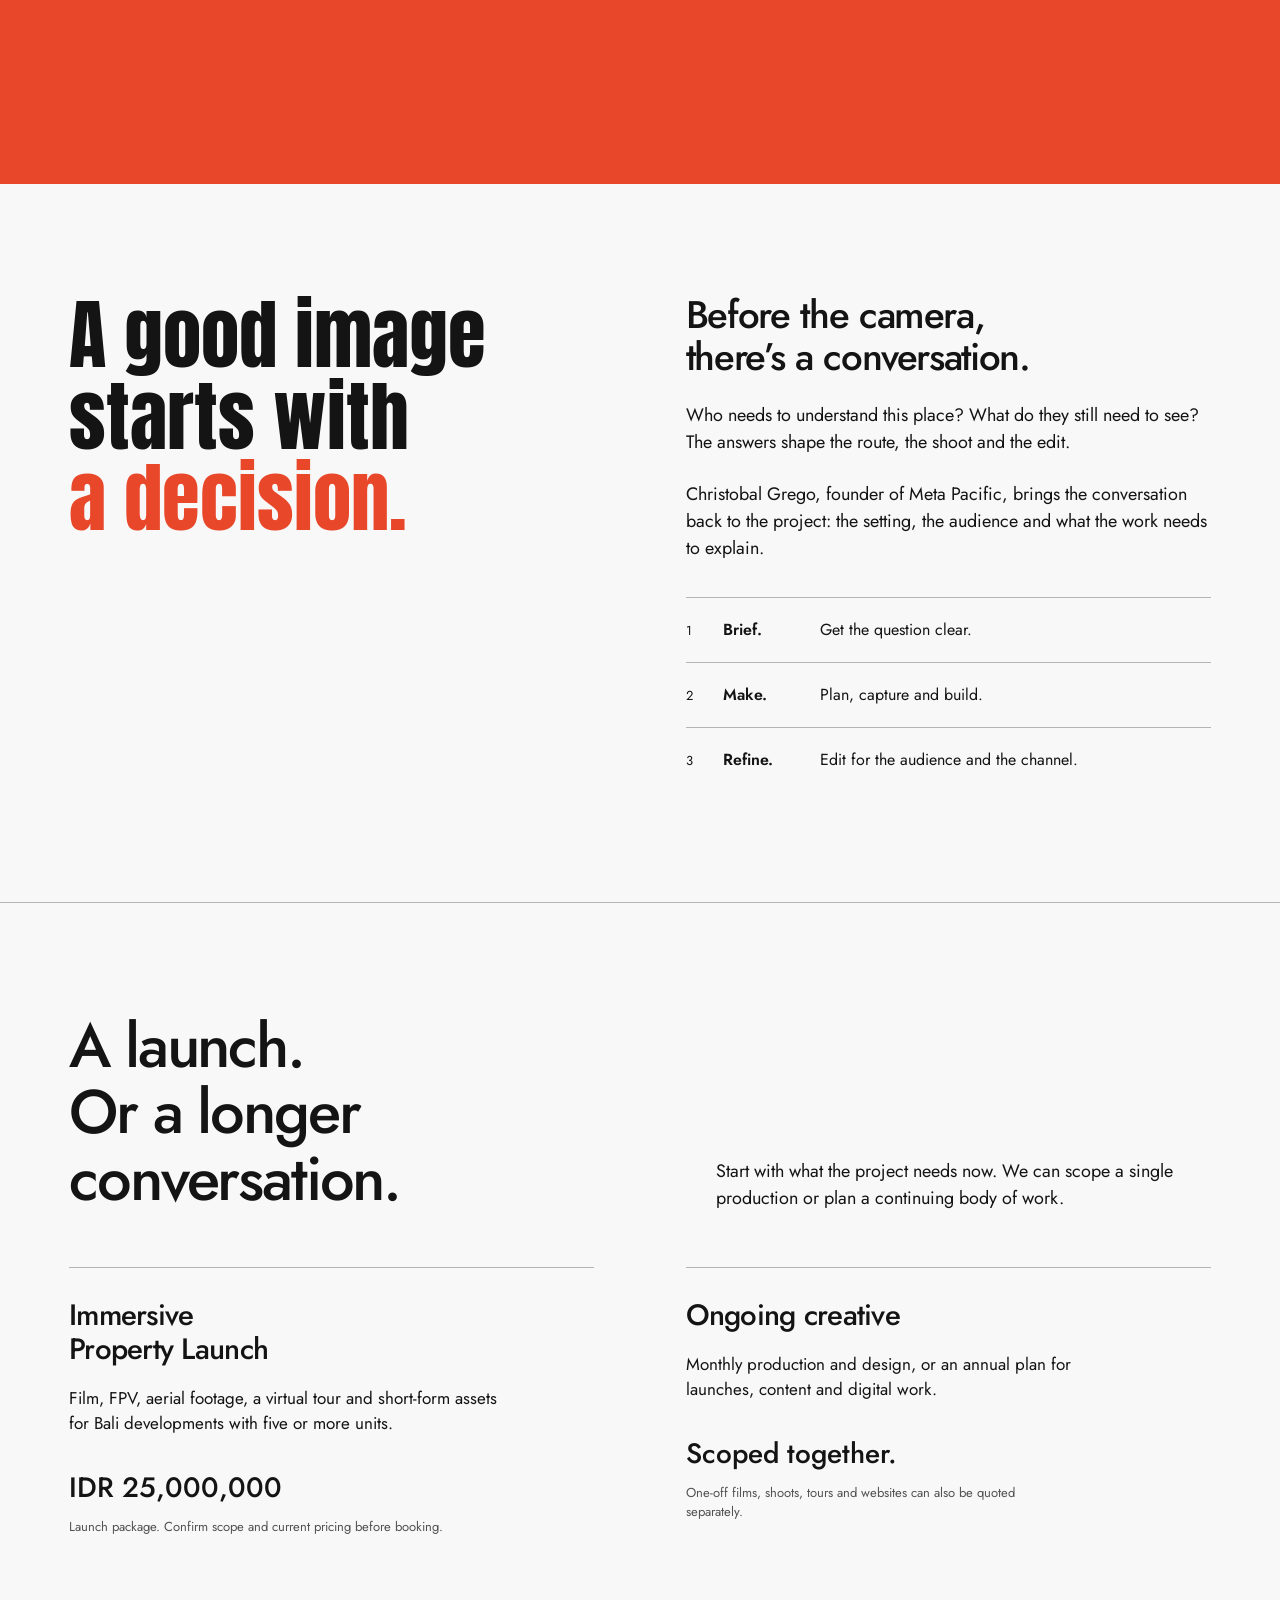
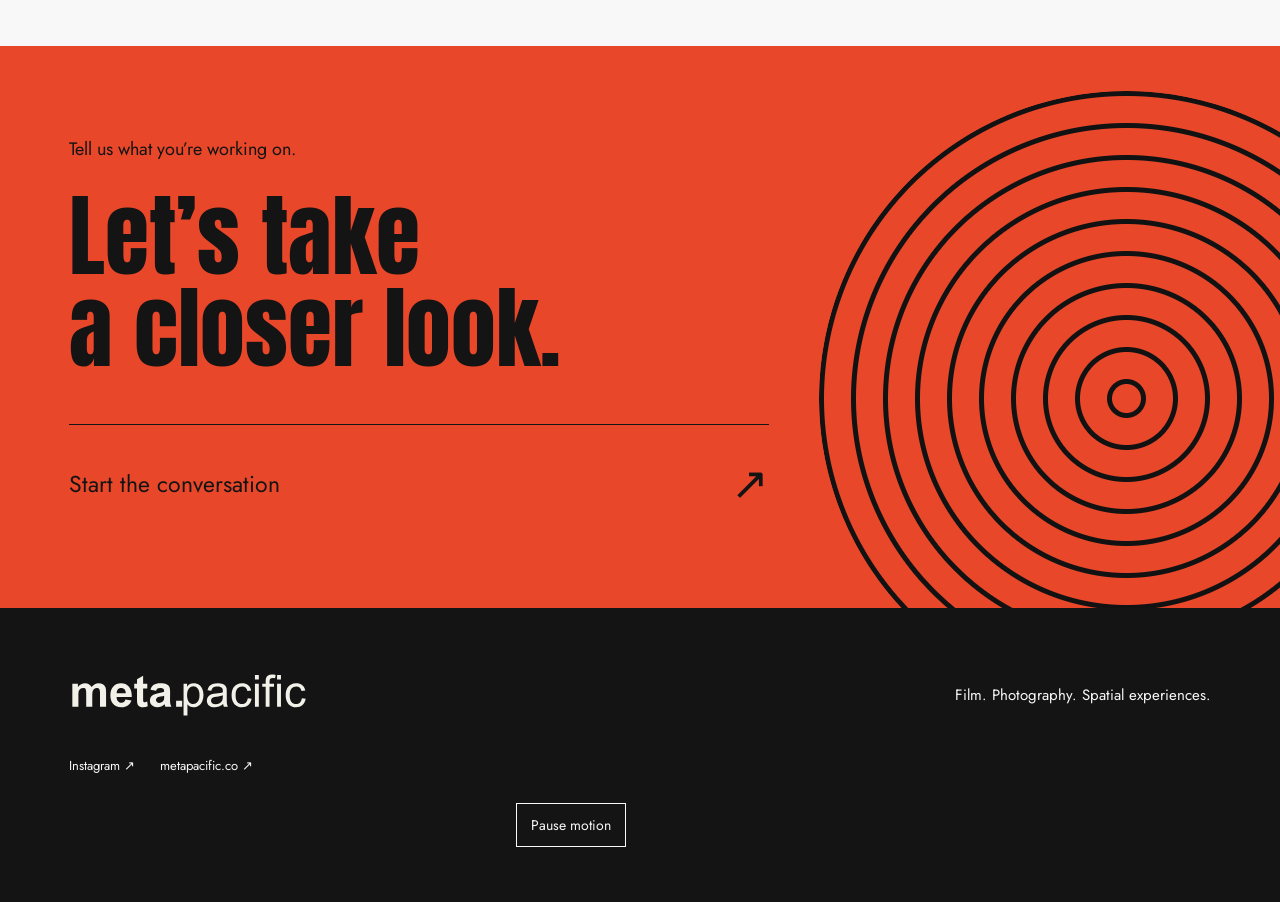
==== commit 12ea97ed: "Replace emoji artwork with animated vector mouths" ====
--- a/homepage.html
+++ b/homepage.html
@@ -4,8 +4,8 @@
 <meta charset="utf-8"><meta name="viewport" content="width=device-width,initial-scale=1">
 <meta name="robots" content="noindex"><title>Meta Pacific — Film, photography &amp; virtual tours</title>
 <link rel="icon" href="assets/favicon.png"><link rel="preload" href="fonts/body.ttf" as="font" type="font/ttf" crossorigin>
-<link rel="stylesheet" href="landing.css?v=20260914-graphic"><script src="landing.js?v=20260914-graphic" defer></script>
-<link rel="stylesheet" href="graphic-system.css?v=20260914-graphic"><script src="graphic-motion.js?v=20260914-graphic" defer></script></head>
+<link rel="stylesheet" href="landing.css?v=20260914-mouth"><script src="landing.js?v=20260914-mouth" defer></script>
+<link rel="stylesheet" href="graphic-system.css?v=20260914-mouth"><script src="graphic-motion.js?v=20260914-mouth" defer></script></head>
 <body data-identity="editorial">
 <a class="skip" href="#main">Skip to content</a>
 <div class="preview-bar"><a href="phase.html?task=landing">← Back to the assignment</a><label for="identity-select">Identity <select id="identity-select"><option value="editorial">Editorial</option><option value="signal">Signal</option><option value="studio">Studio</option></select></label></div>
--- a/graphic-system.css
+++ b/graphic-system.css
@@ -23,7 +23,28 @@
 body[data-identity=studio] .landing-hero{background:#ff7900;color:#121212;grid-template-columns:1.15fr 1fr}body[data-identity=studio] .landing-hero h1{max-width:13ch}body[data-identity=studio] .landing-hero h1 span{color:#121212}body[data-identity=studio] .hero-category{color:#121212}body[data-identity=studio] .graphic-orbit{border-radius:0;background:repeating-linear-gradient(-45deg,#121212 0 8px,transparent 8px 22px);inset:0 0 9% 8%;clip-path:polygon(25% 0,100% 0,100% 75%,75% 100%,0 100%,0 25%)}body[data-identity=studio] .hero-window{inset:12% 7% 22% 15%;height:66%;width:78%;clip-path:polygon(0 0,100% 0,100% 100%,0 100%)}body[data-identity=studio] .graphic-eye{background:#121212;top:auto;bottom:12%;right:2%;width:38%}body[data-identity=studio] .graphic-eye i{background:#ff7900;border-color:#f8f8f8}body[data-identity=studio] .graphic-cut{background:#121212;top:0;bottom:auto;left:0;width:25%}
 .perspective-strip{display:flex;justify-content:space-between;gap:25px;align-items:center;background:var(--graphic-yellow);color:#121212;padding:20px var(--gutter);font:400 clamp(25px,4vw,56px)/1.1 Anton,Arial,sans-serif;overflow:hidden}.perspective-strip i{font-style:normal;font-size:1.6em;line-height:1}.graphic-section{position:relative;isolation:isolate;overflow:clip}.contact-section{padding-right:38%;min-height:510px}.contact-section>p,.contact-section>h2,.contact-section>a{position:relative;z-index:1}.contact-orbit{position:absolute;right:-12%;top:8%;width:48%;aspect-ratio:1;border-radius:50%;background:repeating-radial-gradient(ellipse at center,transparent 0 14px,#121212 15px 19px,transparent 20px 32px);z-index:0}.kinetic-title{perspective:600px}.kinetic-word{display:inline-block;transform:translateY(var(--word-lift,0));transition:transform .25s var(--graphic-ease)}.kinetic-title:hover .kinetic-word:nth-child(2n){--word-lift:-5px}.kinetic-title:hover .kinetic-word:nth-child(3n){--word-lift:3px}.project-caption b,.task-arrow{transition:transform .25s var(--graphic-ease)}.project:hover .project-caption b,.project:focus-visible .project-caption b,.task-link:hover .task-arrow,.task-link:focus-visible .task-arrow{transform:translate(4px,-4px)}.project:active,.task-link:active{filter:brightness(.9)}.site-header nav a{position:relative}.site-header nav a::after{content:'';position:absolute;bottom:3px;left:0;right:0;height:2px;background:currentColor;transform:scaleX(0);transform-origin:left;transition:transform .2s}.site-header nav a:hover::after,.site-header nav a:focus-visible::after{transform:scaleX(1)}
 .assignment-hub .assignment-hero{padding-top:65px;padding-bottom:65px}.assignment-hub .hero-message h1{font-size:clamp(52px,6.4vw,96px)}.assignment-hub .hero-art{height:500px}.assignment-hub .hero-art .optical-disc{background:repeating-radial-gradient(ellipse at center,var(--orange) 0 4px,var(--ink) 5px 15px);border-radius:44% 56% 48% 52%;animation:none}.assignment-hub .hero-art>img,.assignment-hub .hero-star{animation:none}.assignment-hub .review-intro{display:grid;grid-template-columns:1fr 1fr;gap:9%;padding:70px var(--gutter);background:#f8f8f8;color:#121212}.review-intro h2{font-size:clamp(38px,4.8vw,68px)}.review-intro p{font-size:19px}.review-intro a{display:inline-flex;align-items:center;min-height:44px;margin-top:28px;font-weight:600}.directory-heading{display:flex;justify-content:space-between;gap:7%;align-items:end;margin-bottom:38px}.directory-heading h2{font-size:clamp(40px,5vw,72px)}.directory-heading p{max-width:36ch}.chapter-nav{position:sticky;top:0;z-index:4;display:flex;justify-content:space-between;gap:16px;background:#121212;border-top:1px solid #555;border-bottom:1px solid #555;padding:12px 0;margin-bottom:30px}.chapter-nav a{display:flex;min-height:44px;align-items:center;padding:7px 12px;text-decoration:none;font-size:15px;border:1px solid transparent}.chapter-nav a[aria-current]{background:var(--yellow);color:#121212}.assignment-hub .task-links{display:block}.task-chapter{display:grid;grid-template-columns:.8fr 1.4fr;gap:7%;padding:58px 0 70px;scroll-margin-top:100px;border-bottom:1px solid var(--line)}.task-chapter>header{position:relative;padding-top:10px}.chapter-symbol{display:block;font:70px/1 Display;color:var(--orange);margin-bottom:25px}.task-chapter:nth-child(2) .chapter-symbol{color:var(--yellow)}.task-chapter:nth-child(3) .chapter-symbol{color:#6eafff}.task-chapter h3{font:400 clamp(30px,3.5vw,48px)/1.15 Display;max-width:12ch;margin-bottom:22px}.task-chapter header p{font-size:17px;max-width:26ch;color:var(--muted)}.assignment-hub .task-link{grid-template-columns:26px 1fr 25px;align-items:start;padding:25px 0;gap:15px}.assignment-hub .task-link:first-child{border-top:1px solid var(--line)}.assignment-hub .task-link strong{display:block;font-size:22px}.assignment-hub .task-link p{font-size:16px;margin:9px 0 5px;max-width:45ch}.assignment-hub .task-link small{font-size:14px;color:var(--muted);display:block;max-width:45ch}.assignment-hub .task-link:hover{transform:none}.assignment-hub .task-link span:first-child{font-size:14px;padding-top:5px}.task-arrow{font-size:25px}.brief-map{padding:40px var(--gutter) 70px}.brief-map summary{display:flex;justify-content:space-between;gap:25px;min-height:60px;align-items:center;cursor:pointer;font-size:24px;font-weight:500;list-style:none}.brief-map summary::-webkit-details-marker{display:none}.brief-map details[open] summary span{transform:rotate(45deg)}.brief-map details>p{margin:25px 0;max-width:75ch}.brief-map #brief-coverage{display:grid;grid-template-columns:1fr 1fr;gap:0 45px}.brief-map #brief-coverage a{display:grid;grid-template-columns:120px 1fr 20px;gap:15px;align-items:center;border-top:1px solid var(--line);padding:17px 0;min-height:64px;text-decoration:none}.brief-map #brief-coverage span{font-size:13px;color:var(--muted)}.brief-map #brief-coverage strong{font-size:16px;font-weight:500}.reading-progress{position:fixed;left:0;right:0;top:0;height:3px;transform:scaleX(0);transform-origin:left;background:var(--graphic-orange);z-index:5;pointer-events:none}
-@supports(animation-timeline:view()){.graphic-scene .graphic-orbit,.graphic-scene .optical-disc{animation:optical-scroll linear both;animation-timeline:view();animation-range:entry 0% exit 100%}@keyframes optical-scroll{from{rotate:-15deg}to{rotate:45deg}}.contact-orbit{animation:contact-scroll linear both;animation-timeline:view();animation-range:entry 0% exit 100%}@keyframes contact-scroll{from{rotate:-25deg;scale:.85}to{rotate:25deg;scale:1.05}}}
+/* Graphic motion is time-driven, independent of scrolling and font/emoji support. */
+.abstract-mouth{display:block;width:100%;height:100%;overflow:visible;color:var(--red,#f04428)}
+.lip-upper,.lip-lower,.mouth-glint{transform-origin:200px 125px;animation:mouth-upper 4.8s cubic-bezier(.45,0,.2,1) infinite}
+.lip-lower{animation-name:mouth-lower}.mouth-glint{animation-name:mouth-light}
+@keyframes mouth-upper{0%,100%{transform:translateY(4px) rotate(1deg)}45%,60%{transform:translateY(-15px) rotate(-2deg)}}
+@keyframes mouth-lower{0%,100%{transform:translateY(-6px) scaleY(.9)}45%,60%{transform:translateY(14px) scaleY(1.03)}}
+@keyframes mouth-light{0%,100%{transform:scaleY(.55)}45%,60%{transform:scaleY(1)}}
+.social-art .symbol.mouth-art{inset:68% 9% auto;width:82%;height:13%;font-size:0;line-height:0;z-index:0;transform:rotate(-5deg)}
+.social-art.optical .symbol.mouth-art{top:58%;height:22%}
+.social-art.portrait .symbol.mouth-art{top:61%;height:10%}
+.social-art.black .abstract-mouth{color:#ff7900}
+.graphic-cut.mouth-art,.assignment-hub .hero-star.mouth-art{clip-path:none;background:none!important;aspect-ratio:auto;width:42%;height:27%;font-size:0;line-height:0;transform:rotate(-14deg);animation:none}
+body[data-identity=studio] .graphic-cut.mouth-art{width:39%;height:24%;top:0}.graphic-cut .abstract-mouth{color:#f04428}body[data-identity=studio] .graphic-cut .abstract-mouth{color:#f8f8f8}
+.graphic-scene .graphic-orbit,.assignment-hub .hero-art .optical-disc,.contact-orbit{animation:optical-drift 12s ease-in-out infinite alternate;animation-timeline:auto}
+@keyframes optical-drift{from{transform:rotate(-9deg) scale(.94,1)}to{transform:rotate(12deg) scale(1,.9)}}
+.graphic-eye i,.cutout-eye i{animation:gaze-shift 6s ease-in-out infinite}
+@keyframes gaze-shift{0%,100%{translate:-13% 0}40%,60%{translate:16% 4%}}
+.chapter-symbol:empty{width:52px;height:52px;border-radius:50%;background:repeating-radial-gradient(circle,currentColor 0 3px,transparent 4px 8px)}
+.motion-pause{display:inline-flex;align-items:center;justify-content:center;min-height:44px;padding:8px 14px;margin-left:auto;border:1px solid currentColor;background:transparent;color:inherit;font:inherit;font-size:14px;cursor:pointer}.motion-pause[hidden]{display:none}.motion-pause:focus-visible{outline:2px solid currentColor;outline-offset:4px}
+.motion-paused *,.motion-paused *::before,.motion-paused *::after{animation-play-state:paused!important}
+@media(prefers-reduced-motion:reduce){*,*::before,*::after{animation:none!important;transition:none!important}}
+@media print{*,*::before,*::after{animation:none!important;transition:none!important}.motion-pause{display:none!important}.art-row .social-art.black .headline{font-size:13cqw;top:18%}.art-row .social-art.black .symbol.mouth-art{top:73%;height:11%}}
 @media(min-width:768px) and (max-width:1100px){body[data-identity] .landing-hero{grid-template-columns:1fr 1fr;gap:35px;padding-top:40px;padding-bottom:40px}body[data-identity] .hero-film{height:440px}body[data-identity] .landing-hero h1{font-size:clamp(49px,6.5vw,70px)}.graphic-eye i{border-width:7px}.assignment-hub .hero-art{height:400px}.task-chapter{grid-template-columns:.7fr 1.3fr;gap:5%}.directory-heading{display:block}.directory-heading p{margin-top:25px;max-width:60ch}.chapter-nav{gap:5px}.chapter-nav a{font-size:14px;padding:7px}.brief-map #brief-coverage{grid-template-columns:1fr}.contact-section{padding-right:32%}}
 @media(max-width:767px){body[data-identity] .landing-hero{display:flex;flex-direction:column;align-items:stretch;gap:30px;padding:32px 20px 25px}body[data-identity] .landing-hero h1{max-width:14ch;font-size:clamp(46px,11vw,70px)}body[data-identity] .hero-heading{padding:0}body[data-identity] .hero-category{font-size:14px;margin-bottom:22px}body[data-identity] .hero-bottom{margin-top:25px}body[data-identity] .hero-bottom p{font-size:17px;max-width:43ch}body[data-identity] .hero-bottom a{margin-top:15px;font-size:17px}body[data-identity] .hero-film{height:390px;max-width:500px;width:100%;align-self:center}body[data-identity] .hero-film figcaption{font-size:12px}.graphic-eye i{border-width:7px}.perspective-strip{padding:14px 20px;gap:15px;font-size:clamp(22px,5.5vw,35px)}.perspective-strip i{font-size:1.3em}.contact-section{padding:65px 20px 160px;min-height:0}.contact-orbit{top:auto;bottom:-45%;right:-16%;width:62%}.contact-section>a{max-width:85%}.assignment-hub .assignment-hero{padding:34px 20px 35px}.assignment-hub .hero-message h1{font-size:14vw}.assignment-hub .hero-art{height:330px;margin-top:25px}.assignment-hub .review-intro{grid-template-columns:1fr;gap:25px;padding:45px 20px}.review-intro p{font-size:17px}.review-intro a{font-size:16px}.assignment-hub .task-directory{padding:45px 20px}.directory-heading{display:block;margin-bottom:25px}.directory-heading h2{font-size:43px}.directory-heading p{margin-top:25px;font-size:17px}.chapter-nav{display:grid;grid-template-columns:1fr 1fr;gap:5px;padding:8px 0;margin-bottom:15px}.chapter-nav a{padding:6px 8px;font-size:13px}.task-chapter{display:block;padding:30px 0 45px;scroll-margin-top:132px}.task-chapter>header{display:grid;grid-template-columns:55px 1fr;gap:12px;align-items:start;margin-bottom:25px}.chapter-symbol{font-size:44px;margin:0}.task-chapter h3{font-size:34px;max-width:none;margin:0}.task-chapter header p{grid-column:2;max-width:40ch;font-size:16px}.assignment-hub .task-link{gap:10px;grid-template-columns:22px 1fr 20px;padding:23px 0}.assignment-hub .task-link strong{font-size:21px;line-height:1.25}.assignment-hub .task-link p{font-size:16px}.assignment-hub .task-link small{font-size:14px}.brief-map{padding:30px 20px 45px}.brief-map summary{font-size:21px;line-height:1.25}.brief-map #brief-coverage{grid-template-columns:1fr}.brief-map #brief-coverage a{grid-template-columns:88px 1fr 16px;gap:10px}.brief-map #brief-coverage span{font-size:12px}.brief-map #brief-coverage strong{font-size:15px}.kinetic-title:hover .kinetic-word{--word-lift:0}}
 @media(prefers-reduced-motion:reduce){.graphic-orbit,.optical-disc,.contact-orbit,.kinetic-word{animation:none!important;transition:none!important;rotate:none!important;scale:1!important}.kinetic-word{transform:none!important}.reading-progress{display:none}}
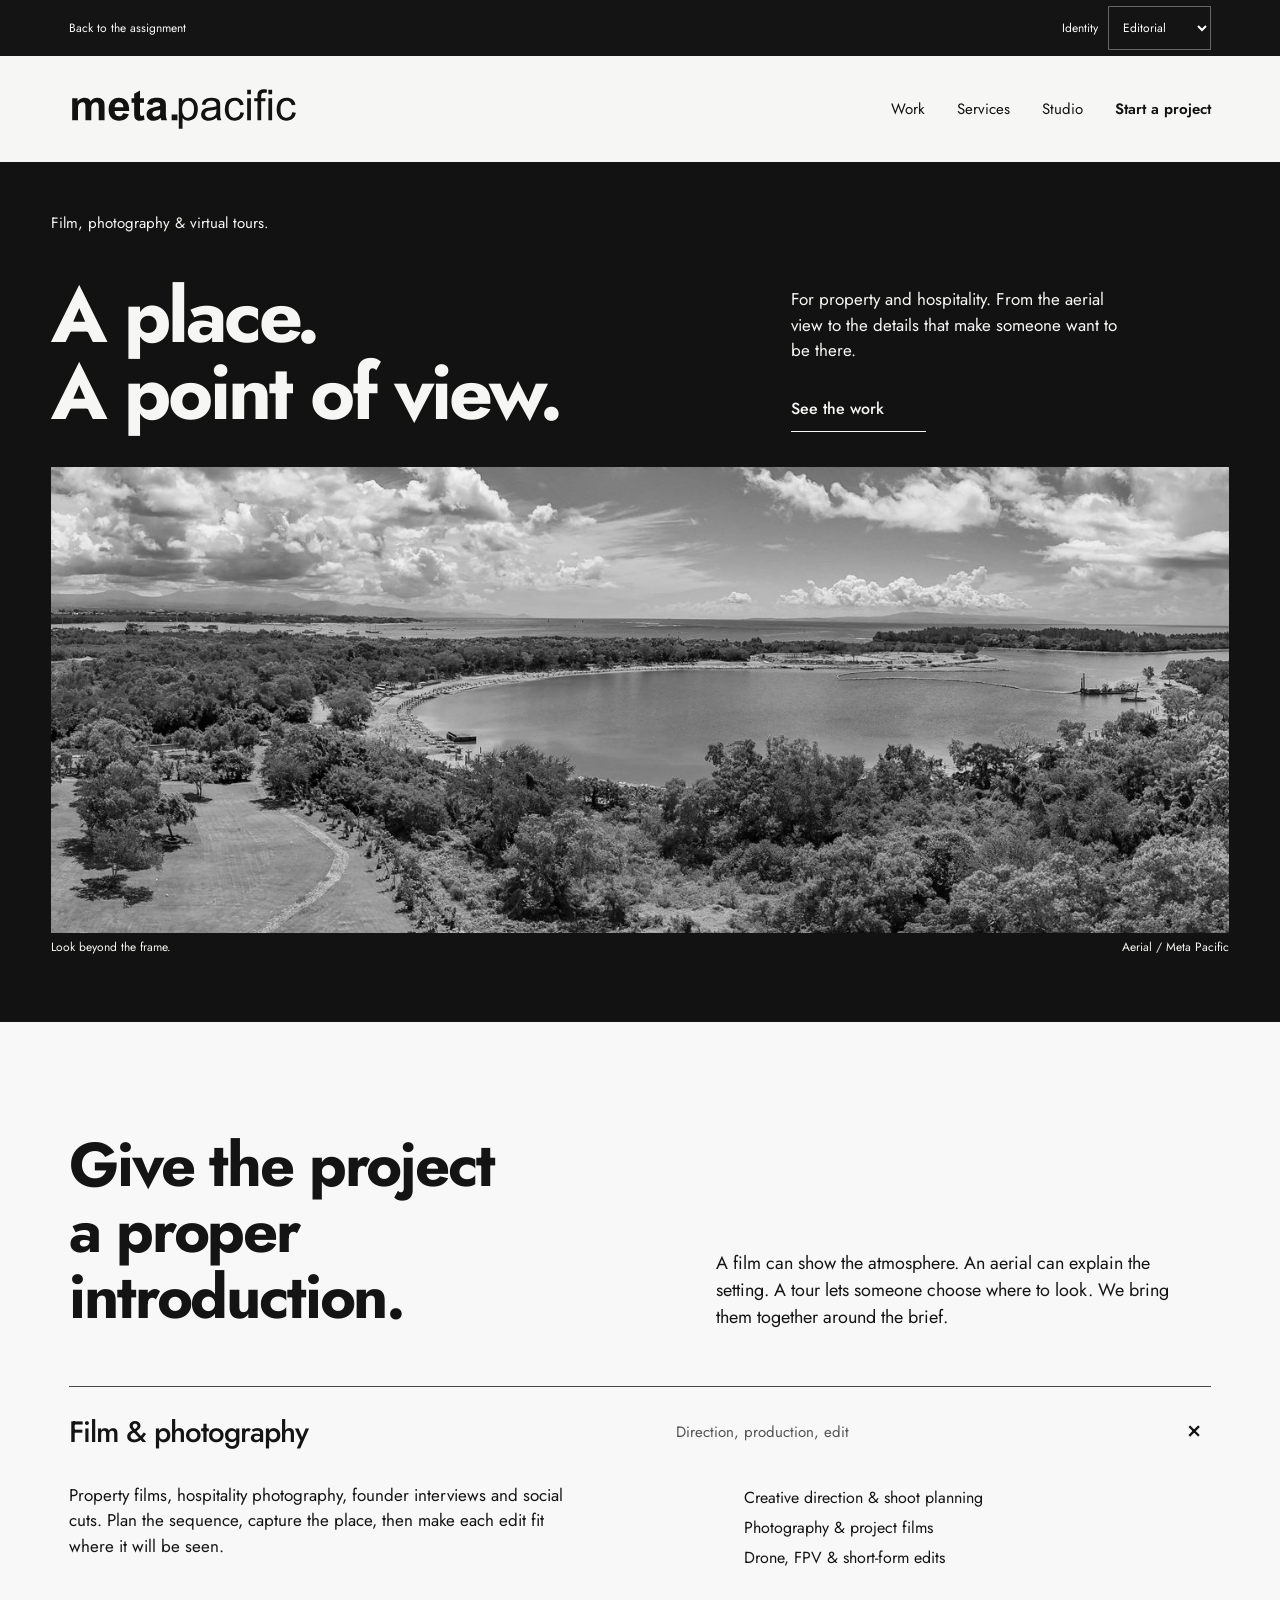
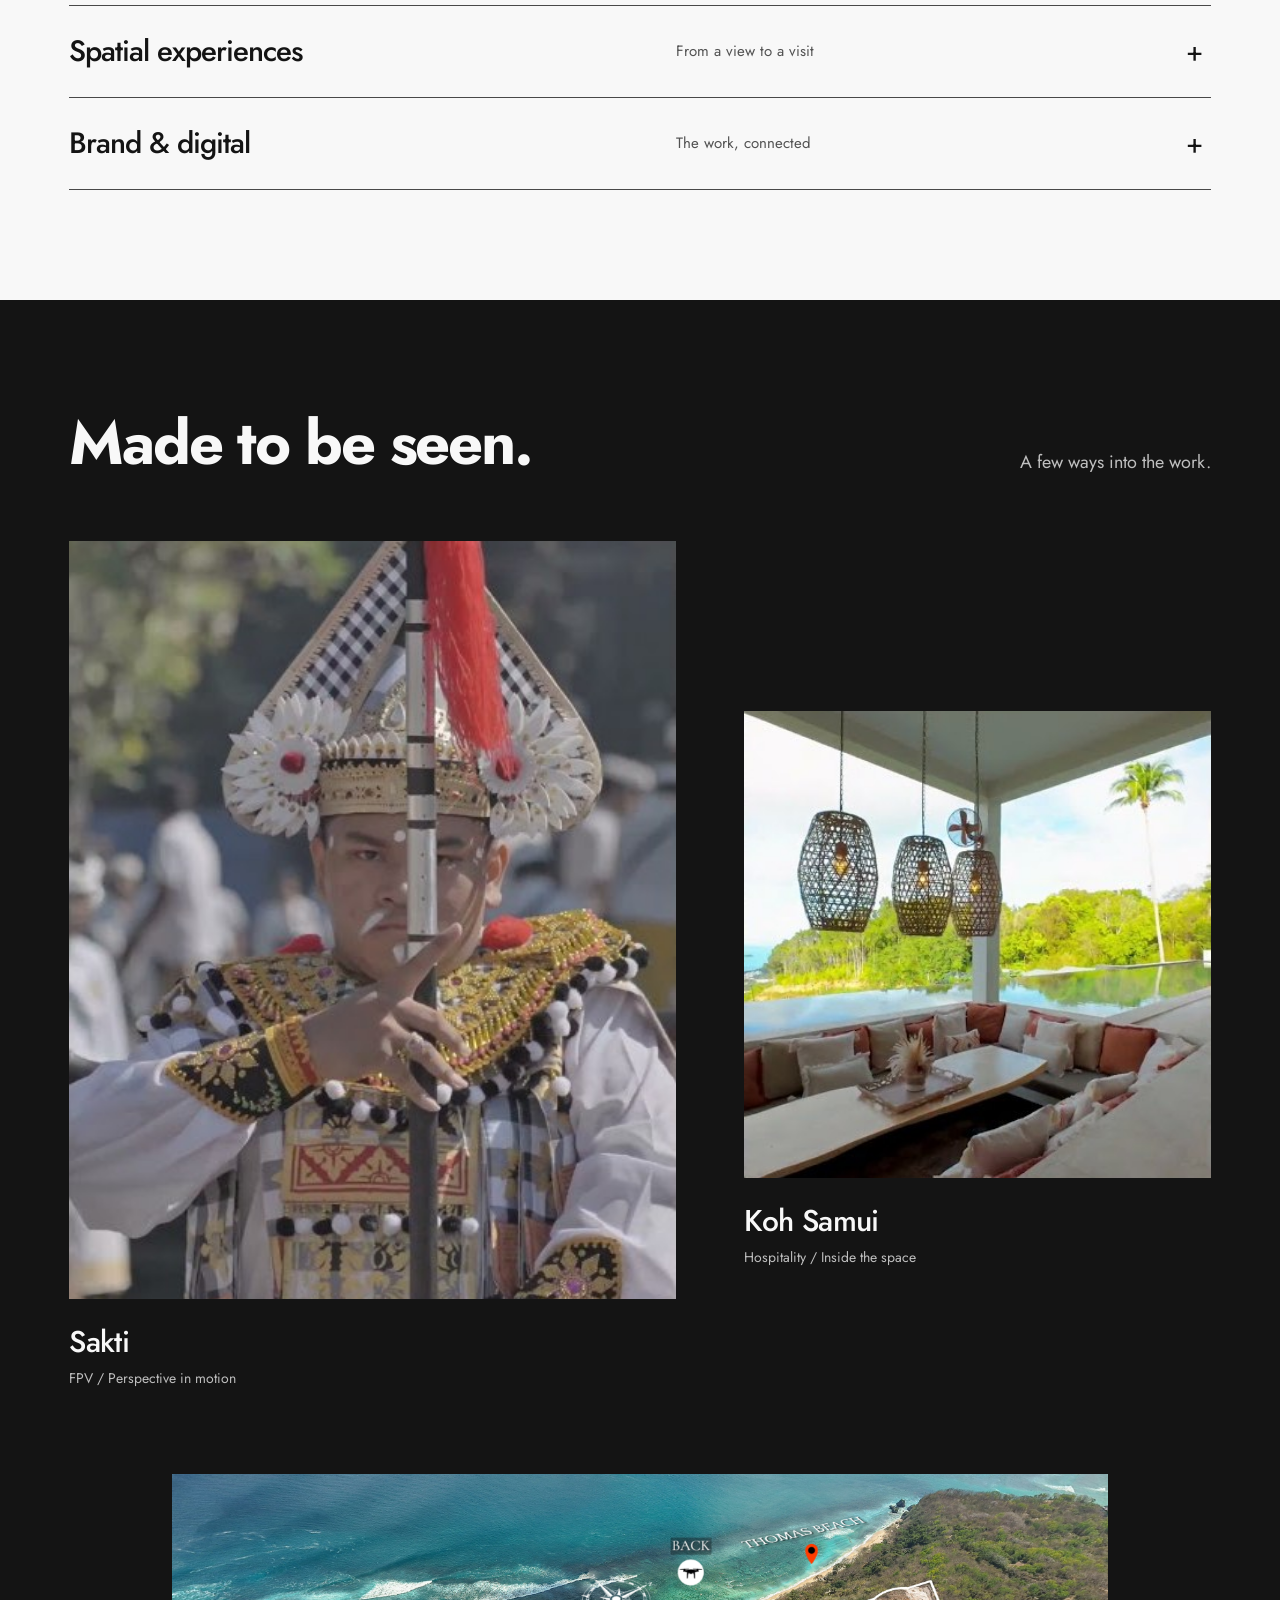
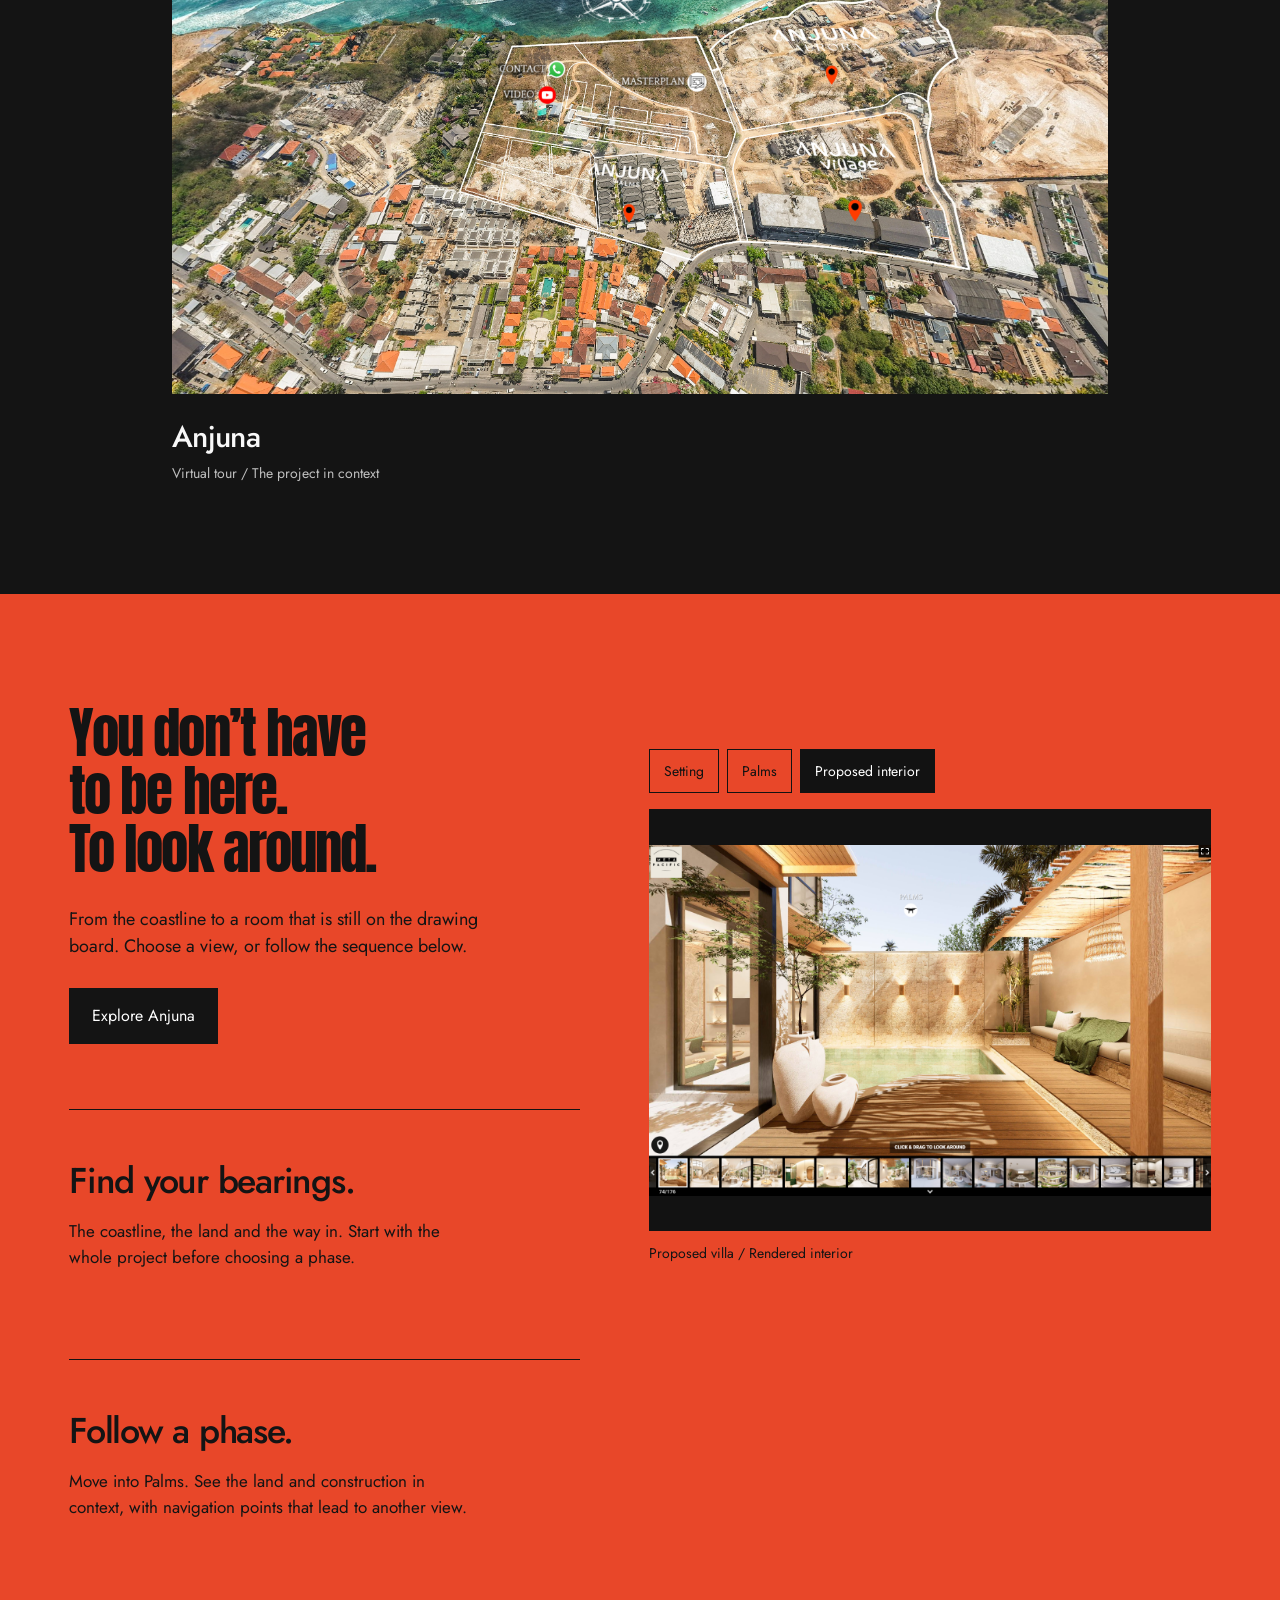
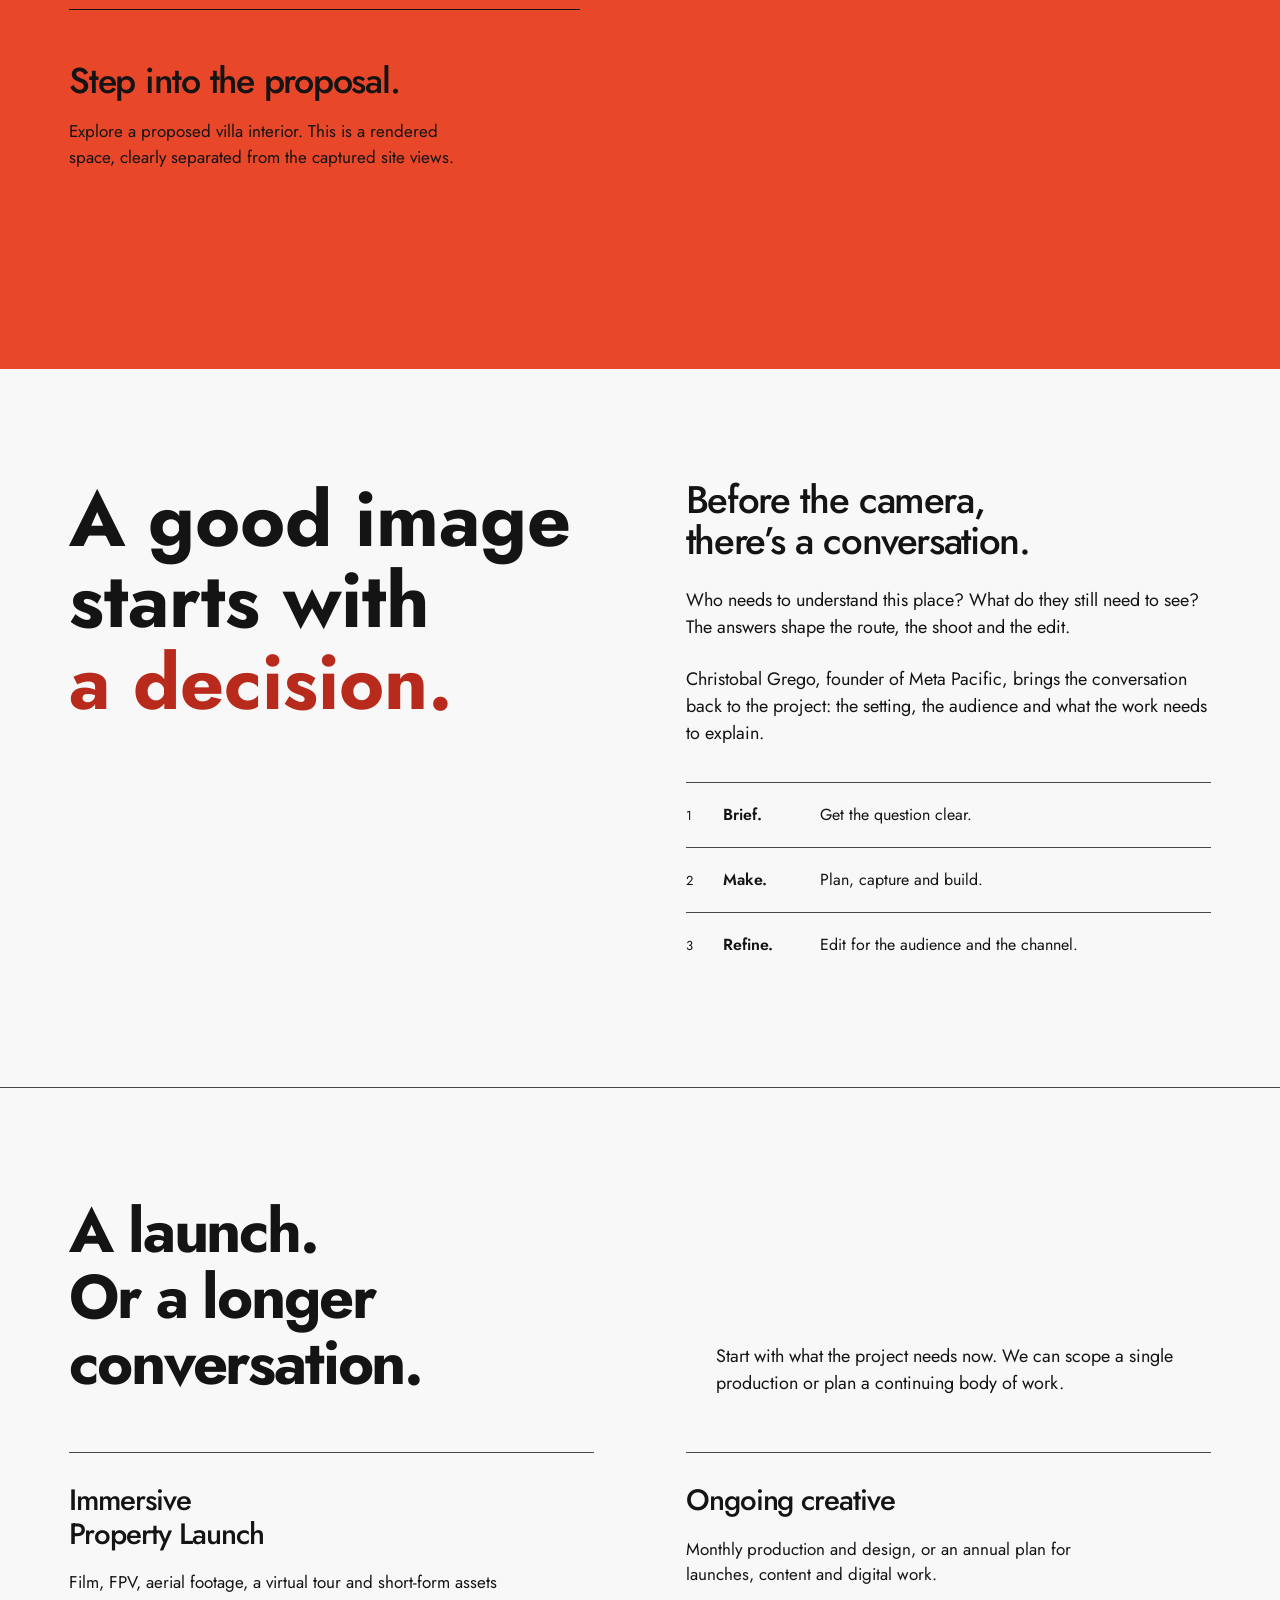
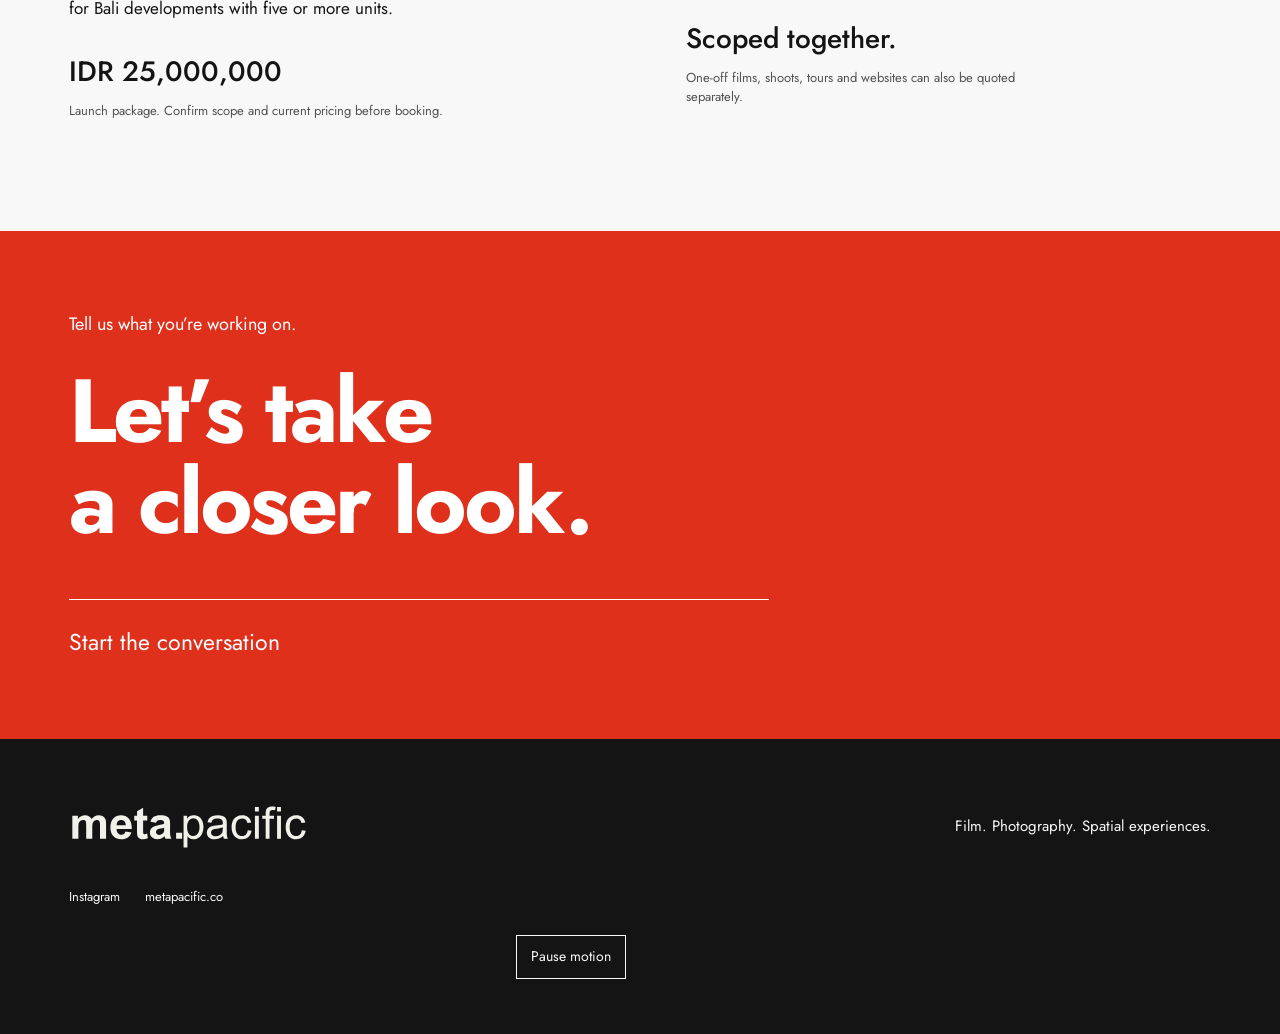
==== commit f19558c1: "Rebuild submission with photographic editorial compositions" ====
--- a/homepage.html
+++ b/homepage.html
@@ -4,18 +4,18 @@
 <meta charset="utf-8"><meta name="viewport" content="width=device-width,initial-scale=1">
 <meta name="robots" content="noindex"><title>Meta Pacific — Film, photography &amp; virtual tours</title>
 <link rel="icon" href="assets/favicon.png"><link rel="preload" href="fonts/body.ttf" as="font" type="font/ttf" crossorigin>
-<link rel="stylesheet" href="landing.css?v=20260914-mouth"><script src="landing.js?v=20260914-mouth" defer></script>
-<link rel="stylesheet" href="graphic-system.css?v=20260914-mouth"><script src="graphic-motion.js?v=20260914-mouth" defer></script></head>
-<body data-identity="editorial">
+<link rel="stylesheet" href="landing.css?v=20260915-submission"><script src="landing.js?v=20260915-submission" defer></script>
+<link rel="stylesheet" href="graphic-system.css?v=20260915-submission"><script src="graphic-motion.js?v=20260915-submission" defer></script><link rel="stylesheet" href="submission.css?v=20260915"><script src="submission.js?v=20260915" defer></script></head>
+<body class="submission" data-identity="editorial">
 <a class="skip" href="#main">Skip to content</a>
-<div class="preview-bar"><a href="phase.html?task=landing">← Back to the assignment</a><label for="identity-select">Identity <select id="identity-select"><option value="editorial">Editorial</option><option value="signal">Signal</option><option value="studio">Studio</option></select></label></div>
+<div class="preview-bar"><a href="phase.html?task=landing"> Back to the assignment</a><label for="identity-select">Identity <select id="identity-select"><option value="editorial">Editorial</option><option value="signal">Signal</option><option value="studio">Studio</option></select></label></div>
 <header class="site-header" id="top">
 <a class="brand-link" href="#top" aria-label="Meta Pacific home"><img data-brand src="logos/editorial-ink.svg" alt="Meta Pacific" width="230" height="58"></a>
-<nav aria-label="Main navigation"><a href="#work">Work</a><a href="#services">Services</a><a href="#studio">Studio</a><a class="nav-contact" href="#contact">Start a project ↗</a></nav>
+<nav aria-label="Main navigation"><a href="#work">Work</a><a href="#services">Services</a><a href="#studio">Studio</a><a class="nav-contact" href="#contact">Start a project </a></nav>
 </header>
 <main id="main">
 <section class="landing-hero">
-<div class="hero-heading"><p class="hero-category">Film, photography &amp; virtual tours.</p><h1 id="landing-headline">Show the place.<br><span>Then take us inside.</span></h1><div class="hero-bottom"><p>For property and hospitality. From the aerial view to the details that make someone want to be there.</p><a class="text-link" href="#work">See the work <span aria-hidden="true">↓</span></a></div></div>
+<div class="hero-heading"><p class="hero-category">Film, photography &amp; virtual tours.</p><h1 id="landing-headline">A place.<br><span>A point of view.</span></h1><div class="hero-bottom"><p>For property and hospitality. From the aerial view to the details that make someone want to be there.</p><a class="text-link" href="#work">See the work <span aria-hidden="true"></span></a></div></div>
 <figure class="hero-film graphic-scene"><div class="graphic-orbit" aria-hidden="true"></div><div class="graphic-eye" aria-hidden="true"><i></i></div><div class="graphic-cut" aria-hidden="true"></div><div class="hero-window"><img class="motion-shot" src="assets/photos/aerial-bay-lagoon.jpg" alt="A broad coastal bay, seen from above" fetchpriority="high" width="1920" height="1080"></div><figcaption><span>Look beyond the frame.</span><span>Aerial / Meta Pacific</span></figcaption></figure>
 </section>
 <section class="capabilities section-space" id="services"><div class="section-intro"><h2>Give the project<br>a proper introduction.</h2><p>A film can show the atmosphere. An aerial can explain the setting. A tour lets someone choose where to look. We bring them together around the brief.</p></div>
@@ -26,11 +26,11 @@
 </div></section>
 <section class="selected-work section-space" id="work"><div class="work-heading"><h2 class="kinetic-title">Made to be seen.</h2><p>A few ways into the work.</p></div>
 <div class="work-layout">
-<button class="project project-large" data-project="sakti"><span class="project-image"><img class="motion-shot" src="assets/work/sakti-fpv.jpg" alt="Sakti FPV project" loading="lazy"></span><span class="project-caption"><strong>Sakti</strong><span>FPV / Perspective in motion</span><b aria-hidden="true">↗</b></span></button>
-<button class="project project-offset" data-project="samui"><span class="project-image"><img class="motion-shot" src="assets/work/kohsamui-fpv.jpg" alt="Open-plan villa living space in Koh Samui" loading="lazy"></span><span class="project-caption"><strong>Koh Samui</strong><span>Hospitality / Inside the space</span><b aria-hidden="true">↗</b></span></button>
-<button class="project project-wide" data-project="anjuna"><span class="project-image"><img class="motion-shot" src="artwork/anjuna-master-live.png" alt="Anjuna project and its coastal setting" loading="lazy"></span><span class="project-caption"><strong>Anjuna</strong><span>Virtual tour / The project in context</span><b aria-hidden="true">↗</b></span></button>
+<button class="project project-large" data-project="sakti"><span class="project-image"><img class="motion-shot" src="assets/work/sakti-fpv.jpg" alt="Sakti FPV project" loading="lazy"></span><span class="project-caption"><strong>Sakti</strong><span>FPV / Perspective in motion</span><b aria-hidden="true"></b></span></button>
+<button class="project project-offset" data-project="samui"><span class="project-image"><img class="motion-shot" src="assets/work/kohsamui-fpv.jpg" alt="Open-plan villa living space in Koh Samui" loading="lazy"></span><span class="project-caption"><strong>Koh Samui</strong><span>Hospitality / Inside the space</span><b aria-hidden="true"></b></span></button>
+<button class="project project-wide" data-project="anjuna"><span class="project-image"><img class="motion-shot" src="artwork/anjuna-master-live.png" alt="Anjuna project and its coastal setting" loading="lazy"></span><span class="project-caption"><strong>Anjuna</strong><span>Virtual tour / The project in context</span><b aria-hidden="true"></b></span></button>
 </div></section>
-<section class="tour-section graphic-section" id="experience"><div class="tour-copy"><h2 class="kinetic-title">You don’t have<br>to be here.<br><span>To look around.</span></h2><p>From the coastline to a room that is still on the drawing board. Choose a view, or follow the sequence below.</p><a class="solid-link" href="https://chris75.viewin360.co/share/collection/7Ktxh?logo=-1&amp;info=0&amp;fs=1&amp;vr=0&amp;gyro=0&amp;thumbs=-1&amp;inst=0&amp;keys=0" target="_blank" rel="noopener">Explore Anjuna ↗</a>
+<section class="tour-section graphic-section" id="experience"><div class="tour-copy"><h2 class="kinetic-title">You don’t have<br>to be here.<br><span>To look around.</span></h2><p>From the coastline to a room that is still on the drawing board. Choose a view, or follow the sequence below.</p><a class="solid-link" href="https://chris75.viewin360.co/share/collection/7Ktxh?logo=-1&amp;info=0&amp;fs=1&amp;vr=0&amp;gyro=0&amp;thumbs=-1&amp;inst=0&amp;keys=0" target="_blank" rel="noopener">Explore Anjuna </a>
 <div class="tour-sequence">
 <article class="tour-step" data-tour="0"><h3>Find your bearings.</h3><p>The coastline, the land and the way in. Start with the whole project before choosing a phase.</p><img src="artwork/anjuna-master-live.png" alt="Anjuna master view showing the coastal setting" loading="lazy"></article>
 <article class="tour-step" data-tour="1"><h3>Follow a phase.</h3><p>Move into Palms. See the land and construction in context, with navigation points that lead to another view.</p><img src="artwork/anjuna-palms-live.png" alt="Palms phase and its navigation points" loading="lazy"></article>
@@ -38,8 +38,8 @@
 </div></div><figure class="tour-view"><div class="tour-view-controls" aria-label="Anjuna preview views"><button type="button" data-tour-view="0" aria-pressed="true">Setting</button><button type="button" data-tour-view="1" aria-pressed="false">Palms</button><button type="button" data-tour-view="2" aria-pressed="false">Proposed interior</button></div><img id="tour-preview" src="artwork/anjuna-master-live.png" alt="Anjuna master view showing the coastal setting" loading="lazy"><figcaption id="tour-caption">Captured site / Coastal overview</figcaption></figure></section>
 <section class="studio-section section-space" id="studio"><div class="studio-word">A good image<br>starts with<br><em>a decision.</em></div><div class="studio-copy"><h2>Before the camera,<br>there’s a conversation.</h2><p>Who needs to understand this place? What do they still need to see? The answers shape the route, the shoot and the edit.</p><p>Christobal Grego, founder of Meta Pacific, brings the conversation back to the project: the setting, the audience and what the work needs to explain.</p><div class="process"><p><strong>Brief.</strong> Get the question clear.</p><p><strong>Make.</strong> Plan, capture and build.</p><p><strong>Refine.</strong> Edit for the audience and the channel.</p></div></div></section>
 <section class="working-together section-space"><div class="section-intro"><h2>A launch.<br>Or a longer conversation.</h2><p>Start with what the project needs now. We can scope a single production or plan a continuing body of work.</p></div><div class="offer-lines"><article><h3>Immersive Property Launch</h3><p>Film, FPV, aerial footage, a virtual tour and short-form assets for Bali developments with five or more units.</p><strong class="price">IDR 25,000,000</strong><small>Launch package. Confirm scope and current pricing before booking.</small></article><article><h3>Ongoing creative</h3><p>Monthly production and design, or an annual plan for launches, content and digital work.</p><strong class="price">Scoped together.</strong><small>One-off films, shoots, tours and websites can also be quoted separately.</small></article></div></section>
-<section class="contact-section graphic-section" id="contact"><p>Tell us what you’re working on.</p><h2 class="kinetic-title">Let’s take<br>a closer look.</h2><div class="contact-orbit" aria-hidden="true"></div><a href="https://metapacific.co/contact/" target="_blank" rel="noopener">Start the conversation <span aria-hidden="true">↗</span></a></section>
+<section class="contact-section graphic-section" id="contact"><p>Tell us what you’re working on.</p><h2 class="kinetic-title">Let’s take<br>a closer look.</h2><div class="contact-orbit" aria-hidden="true"></div><a href="https://metapacific.co/contact/" target="_blank" rel="noopener">Start the conversation <span aria-hidden="true"></span></a></section>
 </main>
-<footer class="site-footer"><a href="#top" aria-label="Meta Pacific, back to top"><img data-brand data-tone="paper" src="logos/editorial-paper.svg" alt="Meta Pacific" width="240" height="65"></a><p>Film. Photography. Spatial experiences.</p><div><a href="https://www.instagram.com/metapacific_/" target="_blank" rel="noopener">Instagram ↗</a><a href="https://metapacific.co/" target="_blank" rel="noopener">metapacific.co ↗</a></div></footer>
-<dialog id="project-dialog" aria-labelledby="project-title"><button id="project-close" aria-label="Close project">Close ×</button><img id="project-image" alt=""><div class="project-description"><h2 id="project-title"></h2><p id="project-copy"></p><a id="project-tour" href="#experience">Explore the experience ↓</a></div></dialog>
+<footer class="site-footer"><a href="#top" aria-label="Meta Pacific, back to top"><img data-brand data-tone="paper" src="logos/editorial-paper.svg" alt="Meta Pacific" width="240" height="65"></a><p>Film. Photography. Spatial experiences.</p><div><a href="https://www.instagram.com/metapacific_/" target="_blank" rel="noopener">Instagram </a><a href="https://metapacific.co/" target="_blank" rel="noopener">metapacific.co </a></div></footer>
+<dialog id="project-dialog" aria-labelledby="project-title"><button id="project-close" aria-label="Close project">Close ×</button><img id="project-image" alt=""><div class="project-description"><h2 id="project-title"></h2><p id="project-copy"></p><a id="project-tour" href="#experience">Explore the experience </a></div></dialog>
 </body></html>
--- a/submission.css
+++ b/submission.css
@@ -0,0 +1,161 @@
+/* Submission edition: photographic scale, editorial spacing and film-led motion. */
+.submission{--paper:#f6f6f4;--red:#df301c;--line:#494949;--muted:#c7c7c3}
+.submission h1,.submission h2,.submission h3{letter-spacing:-.035em}
+.submission .chapter-symbol,.submission .task-arrow,.submission .graphic-eye,.submission .graphic-cut,.submission .hero-star,.submission .cutout-eye,.submission .optical-disc,.submission .graphic-orbit,.submission .contact-orbit{display:none!important}
+.submission .chapter-nav{position:relative;top:auto;grid-template-columns:repeat(4,1fr);border:0;background:transparent;gap:8px}
+.submission .chapter-nav a{border-bottom:1px solid #777;border-radius:0;background:transparent;color:inherit;padding:12px 0;justify-content:flex-start}
+.submission .chapter-nav a[aria-current]{border-color:#df301c;color:#ff8c78;background:transparent}
+.submission .task-chapter{grid-template-columns:1fr 1.45fr;gap:11%;padding:70px 0}
+.submission .task-chapter>header{display:block}.submission .task-chapter h3{font-family:Body,Arial,sans-serif;font-weight:700;max-width:15ch;font-size:clamp(32px,3.6vw,52px)}
+.submission .task-link{grid-template-columns:26px 1fr;padding:24px 0}.submission .task-link strong{font-weight:500}.submission .task-link:hover strong{text-decoration:underline;text-underline-offset:5px}
+.submission .assignment-hero{display:grid;grid-template-columns:1fr;gap:0;padding:0 4vw 70px}
+.submission .hero-message{display:grid;grid-template-columns:1.5fr 1fr;gap:22px 8%;padding:55px 0 35px;align-items:end}
+.submission .hero-message .eyebrow{grid-column:1/-1;text-transform:none;letter-spacing:0;font-size:15px}
+.submission .hero-message h1{font:700 clamp(44px,6.5vw,96px)/.98 Body,Arial,sans-serif;letter-spacing:-.04em;margin:0}.submission .hero-message h1 span{color:#f6f6f4}
+.submission .hero-message>p:not(.eyebrow){font-size:18px;max-width:37ch}.submission .hero-message .primary{grid-column:2;font-size:16px;background:transparent;color:#f6f6f4;border:0;border-bottom:1px solid #f6f6f4;padding:14px 0;justify-self:start}
+.submission .hero-art{height:460px!important;margin:0!important;overflow:hidden;background:#252525}.submission .hero-art>img{position:absolute;inset:0;width:100%;height:100%;object-fit:cover;filter:grayscale(1);transform:none;animation:film-breathe 10s ease-in-out infinite alternate}
+.submission .hero-art::after{content:'META PACIFIC / FIELD NOTES';position:absolute;left:25px;bottom:24px;padding:7px 10px;background:#121212;color:#fff;font:14px Body,Arial,sans-serif;letter-spacing:0}
+.submission .review-intro{background:#df301c;color:#fff;grid-template-columns:1.4fr 1fr}.submission .review-intro h2{font-family:Body,Arial,sans-serif;font-weight:700}.submission .review-intro p{font-size:18px}
+.submission .directory-heading h2,.submission .library-page h1{font-family:Body,Arial,sans-serif;font-weight:700;letter-spacing:-.04em}
+body.submission[data-task] .phase-head{min-height:460px;padding:70px var(--gutter);justify-content:flex-end;border-bottom:1px solid var(--line)}
+body.submission[data-task] .phase-head::after{display:none}body.submission[data-task] .phase-head h1{font:700 clamp(42px,5.5vw,78px)/1.02 Body,Arial,sans-serif;max-width:18ch;margin:24px 0}
+body.submission[data-task] .phase-head>p{font-size:19px;max-width:65ch}.submission .phase-block>h2{font:700 clamp(32px,3.8vw,54px)/1.08 Body,Arial,sans-serif;max-width:24ch}
+.submission .response-nav{position:relative;top:auto;border-top:0;border-bottom:1px solid var(--line);padding:15px var(--gutter)}
+.submission .response-nav select{width:min(65vw,450px);max-width:100%;min-height:44px}.submission .phase-block{padding-top:64px;padding-bottom:70px}
+.submission .phase-grid img{filter:grayscale(.3)}.submission .founder-name{font-family:Body,Arial,sans-serif;font-weight:700;font-size:clamp(48px,6vw,86px);letter-spacing:-.04em}
+.submission .library-art{columns:3;column-gap:28px}.submission .library-art a{margin-bottom:28px}.submission .library-jumps{font-size:16px}
+/* Each frame has its own composition, rather than a repeated icon + headline template. */
+.submission .campaign-frame[class]{position:relative;isolation:isolate;overflow:hidden;container-type:inline-size;aspect-ratio:4/5;background:#121212;color:#f6f6f4}
+.submission .campaign-frame[class] :is(.symbol,.credit,.answers,.counter,.caption,.story-link){display:none}
+.submission .campaign-frame[class] :is(.photo,.detail-photo){position:absolute;inset:auto;display:block;object-fit:cover;transform:none;filter:none;mix-blend-mode:normal;z-index:0;width:100%;height:100%}
+.submission .campaign-frame[class] :is(.brand,.logo){position:absolute;left:6%;top:5%;right:auto;bottom:auto;width:34%;height:6%;z-index:3;object-fit:contain;object-position:left;filter:none}
+.submission .campaign-frame[class] .headline{position:absolute;left:6%;right:6%;top:auto;bottom:16%;margin:0;padding:0;max-width:none;font:700 13cqw/1.02 Body,Jost,Arial,sans-serif;letter-spacing:-.035em;white-space:pre-line;color:inherit;background:none;text-shadow:none;z-index:2;transform:none}
+.submission .campaign-frame[class] :is(.small-copy,.copy){position:absolute;left:6%;right:6%;bottom:5%;top:auto;margin:0;padding:0;font:400 3cqw/1.35 Body,Jost,Arial,sans-serif;letter-spacing:0;color:inherit;max-width:none;background:none;z-index:3}
+.submission .campaign-frame[class] .frame-note{position:absolute;right:6%;top:6%;font:400 2.4cqw/1.2 Body,Jost,Arial,sans-serif;z-index:3;text-align:right;max-width:38%}
+.submission .campaign-frame[class] .detail-photo{display:none}
+.submission .campaign-frame[class]::before,.submission .campaign-frame[class]::after{content:none}
+.submission .campaign-frame[class]:is(.layout-space,.layout-immersive,.layout-route,.layout-arrival) .photo{inset:0}
+.submission .campaign-frame[class].layout-cinema{background:#f6f6f4;color:#121212}
+.submission .campaign-frame[class].layout-cinema .photo{left:3%;top:3%;width:94%;height:58%;filter:grayscale(1)}
+.submission .campaign-frame[class].layout-cinema .brand,.submission .campaign-frame[class].layout-cinema .logo{filter:invert(1);top:6%}
+.submission .campaign-frame[class].layout-cinema .headline{font-family:Display,Anton,Arial,sans-serif;font-weight:400;bottom:10%;font-size:15cqw;line-height:.98;letter-spacing:0;left:3%;right:3%}
+.submission .campaign-frame[class].layout-cinema :is(.copy,.small-copy){font-size:2.55cqw;bottom:3%;left:3%}
+.submission .campaign-frame[class].layout-cinema .frame-note{color:#fff}
+.submission .campaign-frame[class].layout-immersive .photo{filter:brightness(.62);object-position:34% center}
+.submission .campaign-frame[class].layout-immersive .headline{font-size:12.5cqw;bottom:26%;line-height:1.05}
+.submission .campaign-frame[class].layout-immersive :is(.copy,.small-copy){bottom:9%;max-width:58%}
+.submission .campaign-frame[class].layout-negative .photo{width:35%;height:24%;right:6%;top:25%;filter:grayscale(1);mix-blend-mode:screen}
+.submission .campaign-frame[class].layout-negative .headline{bottom:13%;font:400 25cqw/.92 Display,Anton,Arial,sans-serif;letter-spacing:0}
+.submission .campaign-frame[class].layout-negative .frame-note{top:38%;left:6%;right:48%;max-width:none;text-align:left;font-size:3cqw}
+.submission .campaign-frame[class].layout-architecture{background:#f6f6f4;color:#121212}
+.submission .campaign-frame[class].layout-architecture .photo{left:6%;top:20%;width:53%;height:42%;filter:grayscale(.3)}
+.submission .campaign-frame[class].layout-architecture .headline{top:auto;bottom:13%;font-size:10.5cqw;max-width:85%}
+.submission .campaign-frame[class].layout-architecture .frame-note{top:21%;right:6%;width:25%;font-size:3cqw;text-align:left}
+.submission .campaign-frame[class].layout-founder{background:#df301c;color:white}
+.submission .campaign-frame[class].layout-founder .photo{right:6%;top:58%;height:24%;width:38%;filter:grayscale(1);object-position:66% center}
+.submission .campaign-frame[class].layout-founder .headline{top:20%;bottom:auto;font-size:14cqw;max-width:85%;line-height:1}
+.submission .campaign-frame[class].layout-founder .frame-note{top:64%;right:52%;left:6%;max-width:none;text-align:left;font-size:3cqw}
+.submission .campaign-frame[class].layout-route .photo{object-position:25% center;filter:grayscale(1) brightness(.66)}
+.submission .campaign-frame[class].layout-route .headline{bottom:26%;font-size:21cqw;letter-spacing:-.04em}
+.submission .campaign-frame[class].layout-evidence .photo{left:6%;top:18%;width:40%;height:23%;filter:grayscale(1)}
+.submission .campaign-frame[class].layout-evidence .headline{top:47%;bottom:auto;font-size:13cqw;color:#f6f6f4}
+.submission .campaign-frame[class].layout-evidence .frame-note{left:53%;right:6%;top:20%;max-width:none;text-align:left;font-size:3cqw;color:#ff8c78}
+.submission .campaign-frame[class].layout-process{background:#f6f6f4;color:#121212}
+.submission .campaign-frame[class].layout-process .photo{inset:0 auto 0 0;width:39%;height:100%;filter:grayscale(1)}
+.submission .campaign-frame[class].layout-process :is(.logo,.brand){left:45%;top:6%;width:45%}
+.submission .campaign-frame[class].layout-process .headline{left:45%;right:5%;top:26%;bottom:auto;font-size:8.6cqw}
+.submission .campaign-frame[class].layout-process :is(.copy,.small-copy){left:45%;right:5%;bottom:8%;font-size:2.8cqw}
+.submission .campaign-frame[class].layout-process .frame-note{top:17%;right:5%;left:45%;max-width:none;text-align:left}
+.submission .campaign-frame[class].layout-space .photo{filter:brightness(.62)}
+.submission .campaign-frame[class].layout-space .headline{font-size:12cqw;bottom:33%}
+.submission .campaign-frame[class].layout-space :is(.copy,.small-copy){left:46%;bottom:10%}
+.submission .campaign-frame[class].layout-case{background:#df301c;color:#fff}
+.submission .campaign-frame[class].layout-case .photo{top:19%;left:37%;width:57%;height:32%;filter:grayscale(1)}
+.submission .campaign-frame[class].layout-case .headline{bottom:13%;font-size:12cqw}
+.submission .campaign-frame[class].layout-case .frame-note{left:6%;right:68%;top:22%;max-width:none;text-align:left;font-size:3cqw}
+.submission .campaign-frame[class].layout-arrival .photo{filter:grayscale(1) brightness(.65);object-position:65% center}
+.submission .campaign-frame[class].layout-arrival .headline{top:24%;bottom:auto;font-size:23cqw;line-height:.95;font-family:Display,Anton,Arial,sans-serif;font-weight:400;letter-spacing:0}
+.submission .campaign-frame[class].layout-compare{background:#f6f6f4;color:#121212}
+.submission .campaign-frame[class].layout-compare .photo{left:0;top:0;width:100%;height:50%;filter:grayscale(1)}
+.submission .campaign-frame[class].layout-compare :is(.logo,.brand){filter:invert(1)}
+.submission .campaign-frame[class].layout-compare .headline{bottom:13%;font-size:13cqw}
+.submission .campaign-frame[class].layout-compare .frame-note{top:54%;left:6%;right:auto;max-width:none}
+.submission .campaign-frame[class].layout-edit .photo{top:35%;left:0;width:100%;height:30%;filter:grayscale(1)}
+.submission .campaign-frame[class].layout-edit .headline{top:17%;bottom:auto;font-size:10.5cqw;max-width:84%}
+.submission .campaign-frame[class].layout-edit .frame-note{top:70%;left:6%;right:auto;text-align:left;max-width:60%;font-size:3cqw}
+.submission .campaign-frame[class].layout-type .photo{width:27%;height:21%;bottom:17%;right:6%;filter:grayscale(1)}
+.submission .campaign-frame[class].layout-type .headline{top:19%;bottom:auto;font-family:Display,Anton,Arial,sans-serif;font-size:19cqw;line-height:.98;font-weight:400;letter-spacing:0}
+.submission .campaign-frame[class].layout-type .frame-note{top:73%;left:6%;right:40%;max-width:none;text-align:left;font-size:2.8cqw}
+.submission .campaign-frame[class].layout-closing{background:#f6f6f4;color:#121212}
+.submission .campaign-frame[class].layout-closing .photo{top:18%;left:6%;width:88%;height:45%;filter:grayscale(.3)}
+.submission .campaign-frame[class].layout-closing .headline{bottom:13%;font-size:9cqw;max-width:85%}
+.submission .campaign-frame[class].layout-closing .frame-note{display:none}
+.submission .campaign-frame[class].portrait{aspect-ratio:9/16;max-height:none}
+.submission .campaign-frame[class].portrait :is(.brand,.logo){top:9%;height:5%}
+.submission .campaign-frame[class].portrait :is(.small-copy,.copy){bottom:16%;font-size:3.1cqw;right:12%}
+.submission .campaign-frame[class].portrait .frame-note{top:10%}
+.submission .campaign-frame[class].portrait.layout-immersive .headline{top:29%;bottom:auto;font-size:14cqw}
+.submission .campaign-frame[class].portrait.layout-space .headline{top:30%;bottom:auto;font-size:13cqw}
+.submission .campaign-frame[class].portrait.layout-case .headline{bottom:32%}
+.submission .campaign-frame[class].portrait.layout-case .frame-note{top:23%}
+.submission .campaign-frame[class].portrait.layout-compare .photo{height:50%;filter:brightness(.7)}
+.submission .campaign-frame[class].portrait.layout-compare .headline{top:54%;bottom:auto;font-size:11cqw}
+.submission .campaign-frame[class].portrait.layout-compare .frame-note{top:51%;left:6%;right:auto}
+.submission .campaign-frame[class].wide{aspect-ratio:1.91/1}
+.submission .campaign-frame[class].wide .headline{font-size:7cqw;max-width:48%;bottom:18%}
+.submission .campaign-frame[class].wide :is(.copy,.small-copy){font-size:2cqw;max-width:40%;left:55%;bottom:15%}
+.submission .campaign-frame[class].wide :is(.logo,.brand){width:25%;height:10%}
+.submission .campaign-frame[class].wide.layout-architecture .photo{left:53%;top:0;width:47%;height:100%;filter:brightness(.4)}
+.submission .campaign-frame[class].wide.layout-architecture :is(.copy,.small-copy){color:white}.submission .campaign-frame[class].wide .frame-note{display:none}
+/* Only photographic/mask elements move. Essential reading stays still. */
+.submission .campaign-frame.portrait .photo{animation:film-breathe 10s ease-in-out infinite alternate}
+@keyframes film-breathe{from{scale:1.04;translate:-1.5% 0}to{scale:1.12;translate:1.5% 0}}
+.submission .campaign-frame.layout-negative .photo{animation:focus-pull 8s ease-in-out infinite}
+@keyframes focus-pull{0%,100%{filter:grayscale(1) blur(0);clip-path:inset(0)}50%{filter:grayscale(1) blur(1.6px);clip-path:inset(0 6% 0 0)}}
+/* Company page: a clear opening, a real photographic sequence, then the business. */
+.submission[data-identity] .site-header{background:#f6f6f4;color:#121212}
+body.submission[data-identity] .landing-hero{display:flex;flex-direction:column;padding:30px 4vw 55px;gap:0;background:#121212;color:#f6f6f4}
+body.submission[data-identity] .hero-heading{display:grid;grid-template-columns:1.5fr 1fr;gap:20px 7%;width:100%;padding:20px 0 35px}
+body.submission[data-identity] .hero-category{grid-column:1/-1;font-size:15px;margin:0 0 22px;text-transform:none}
+body.submission[data-identity] .landing-hero h1{font:700 clamp(42px,6vw,88px)/1.01 Jost,Arial,sans-serif;max-width:17ch;letter-spacing:-.04em}
+body.submission[data-identity] .landing-hero h1 span{color:inherit}
+body.submission[data-identity] .hero-bottom{display:block;align-self:end;margin:0;padding:0}.submission[data-identity] .hero-bottom p{font-size:17px;max-width:35ch}.submission[data-identity] .hero-bottom a{margin-top:24px;max-width:165px;font-size:16px}
+body.submission[data-identity] .hero-film{height:500px;max-width:none;width:100%;padding:0;align-self:stretch;margin:0;position:relative}
+body.submission[data-identity] .hero-window{inset:0 0 34px;width:100%;height:calc(100% - 34px);clip-path:none;transform:none}
+body.submission[data-identity] .hero-window img{filter:grayscale(1);object-position:center 55%;animation:film-breathe 10s ease-in-out infinite alternate}
+body.submission[data-identity] .hero-film figcaption{position:absolute;bottom:0;left:0;right:0;margin:0;padding:9px 0 0;color:inherit;font-size:12px}
+body.submission[data-identity=signal] .landing-hero{background:#df301c;color:white}
+body.submission[data-identity=signal] .hero-heading{grid-template-columns:1.6fr 1fr}body.submission[data-identity=signal] .hero-window img{filter:none}
+body.submission[data-identity=signal] .landing-hero h1{font-family:Anton;font-weight:400;letter-spacing:0;text-transform:uppercase;max-width:14ch}
+body.submission[data-identity=signal] .hero-film{width:75%;align-self:flex-end;height:430px}
+body.submission[data-identity=studio] .landing-hero{background:#f6f6f4;color:#121212;display:grid;grid-template-columns:1fr 1fr;gap:50px;align-items:stretch}
+body.submission[data-identity=studio] .hero-heading{display:flex;flex-direction:column;align-items:flex-start;justify-content:space-between;gap:25px}
+body.submission[data-identity=studio] .landing-hero h1{font-size:clamp(42px,5vw,72px)}
+body.submission[data-identity=studio] .hero-bottom{align-self:flex-start}.submission[data-identity=studio] .hero-film{height:650px!important}
+.submission[data-identity] .section-intro h2,.submission[data-identity] .work-heading h2{font-family:Jost,Arial,sans-serif;font-weight:700}
+.submission[data-identity] .contact-section{background:#df301c;color:#fff;padding:80px var(--gutter);min-height:0}.submission[data-identity] .contact-section h2{font-family:Jost;font-weight:700}
+.submission[data-identity=signal] .contact-section,.submission[data-identity=signal] .tour-section{background:#df301c;color:#fff;border:0}
+.submission[data-identity=studio] .contact-section{background:#121212;color:white}.submission[data-identity=studio] .tour-section{background:#e1e5e9;color:#121212}
+.submission[data-identity] .studio-word{font-family:Jost,Arial,sans-serif;font-weight:700}.submission[data-identity] .studio-word em{color:#b82b1c}
+.submission .route-title h2{font-family:Body,Arial,sans-serif;font-weight:700;font-size:clamp(42px,5vw,72px)}
+@media(max-width:767px){
+ .submission .hero-message{display:block;padding:32px 0}.submission .hero-message h1{font-size:12vw;margin:24px 0}.submission .hero-message>p:not(.eyebrow){font-size:17px}.submission .hero-art{height:320px!important}.submission .assignment-hero{padding:0 20px 35px}.submission .hero-message .primary{margin-top:20px}
+ .submission .chapter-nav{display:grid;grid-template-columns:1fr 1fr}.submission .task-chapter{display:block}.submission .task-chapter h3{max-width:18ch;margin-bottom:15px}.submission .task-chapter header p{margin:0 0 25px}.submission .task-chapter>header{display:block}
+ body.submission[data-task] .phase-head{padding:34px 20px 40px;min-height:0}body.submission[data-task] .phase-head h1{font-size:clamp(38px,10vw,60px)}.submission .response-nav{padding:12px 20px}.submission .response-nav label{width:100%;justify-content:space-between}.submission .phase-block{padding-top:36px;padding-bottom:40px}.submission .phase-block>h2{font-size:32px}
+ .submission .library-art{columns:2;column-gap:12px}.submission .library-art a{margin-bottom:12px}.submission .social-grid{gap:5px}.submission .social-grid figcaption{font-size:11px}
+ body.submission[data-identity] .landing-hero{display:flex;padding:25px 20px 30px;gap:0}body.submission[data-identity] .hero-heading{display:block;padding:0 0 28px}body.submission[data-identity] .landing-hero h1{font-size:clamp(42px,11vw,68px);max-width:15ch;margin:20px 0 25px}body.submission[data-identity] .hero-bottom p{font-size:17px;max-width:40ch}
+ body.submission[data-identity] .hero-film{height:330px!important;width:100%}body.submission[data-identity=signal] .hero-film{width:86%;align-self:flex-end}.submission[data-identity] .site-header{padding-top:15px;padding-bottom:15px}.submission[data-identity] .contact-section{padding:50px 20px}
+}
+@media(prefers-reduced-motion:reduce){.submission *,.submission *::before,.submission *::after{animation:none!important;transition:none!important}}
+@media print{
+ .submission *,.submission *::before,.submission *::after{animation:none!important;transition:none!important}
+ body.submission[data-task] .phase-head{padding:35px 0;min-height:610px;border:0}.submission .phase-block{padding:15px 0}
+ .submission .phase-block>h2{font-size:36px;max-width:30ch}.submission .response-nav{display:none}
+ .submission .campaign-frame[class]{aspect-ratio:4/5!important;height:auto!important;max-height:none!important}
+ .submission .campaign-frame[class].portrait{aspect-ratio:9/16!important}.submission .campaign-frame[class].wide{aspect-ratio:1.91/1!important}
+ .submission .art-row:has(.portrait){max-width:780px}.submission .art-row.two{max-width:650px}.submission .social-grid{max-width:760px}
+ .submission .social-grid{display:block;font-size:0;max-width:660px;orphans:1;widows:1}.submission .social-grid figure{display:inline-block;vertical-align:top;width:31.3%;margin:0 1% 12px 0}
+ .submission .print-grid-overview .social-grid{width:240px}.submission .print-grid-overview .social-grid figure{margin-bottom:2px}.submission .print-grid-overview figcaption{display:none}.submission .print-grid-overview .campaign-frame[class]{height:auto!important}
+ .submission .founder-hero .campaign-frame{width:270px!important;max-height:none!important}
+ .submission .phase-block>p{font-size:13px}.submission .art-row .campaign-frame :is(.small-copy,.copy){font-size:3cqw}
+}
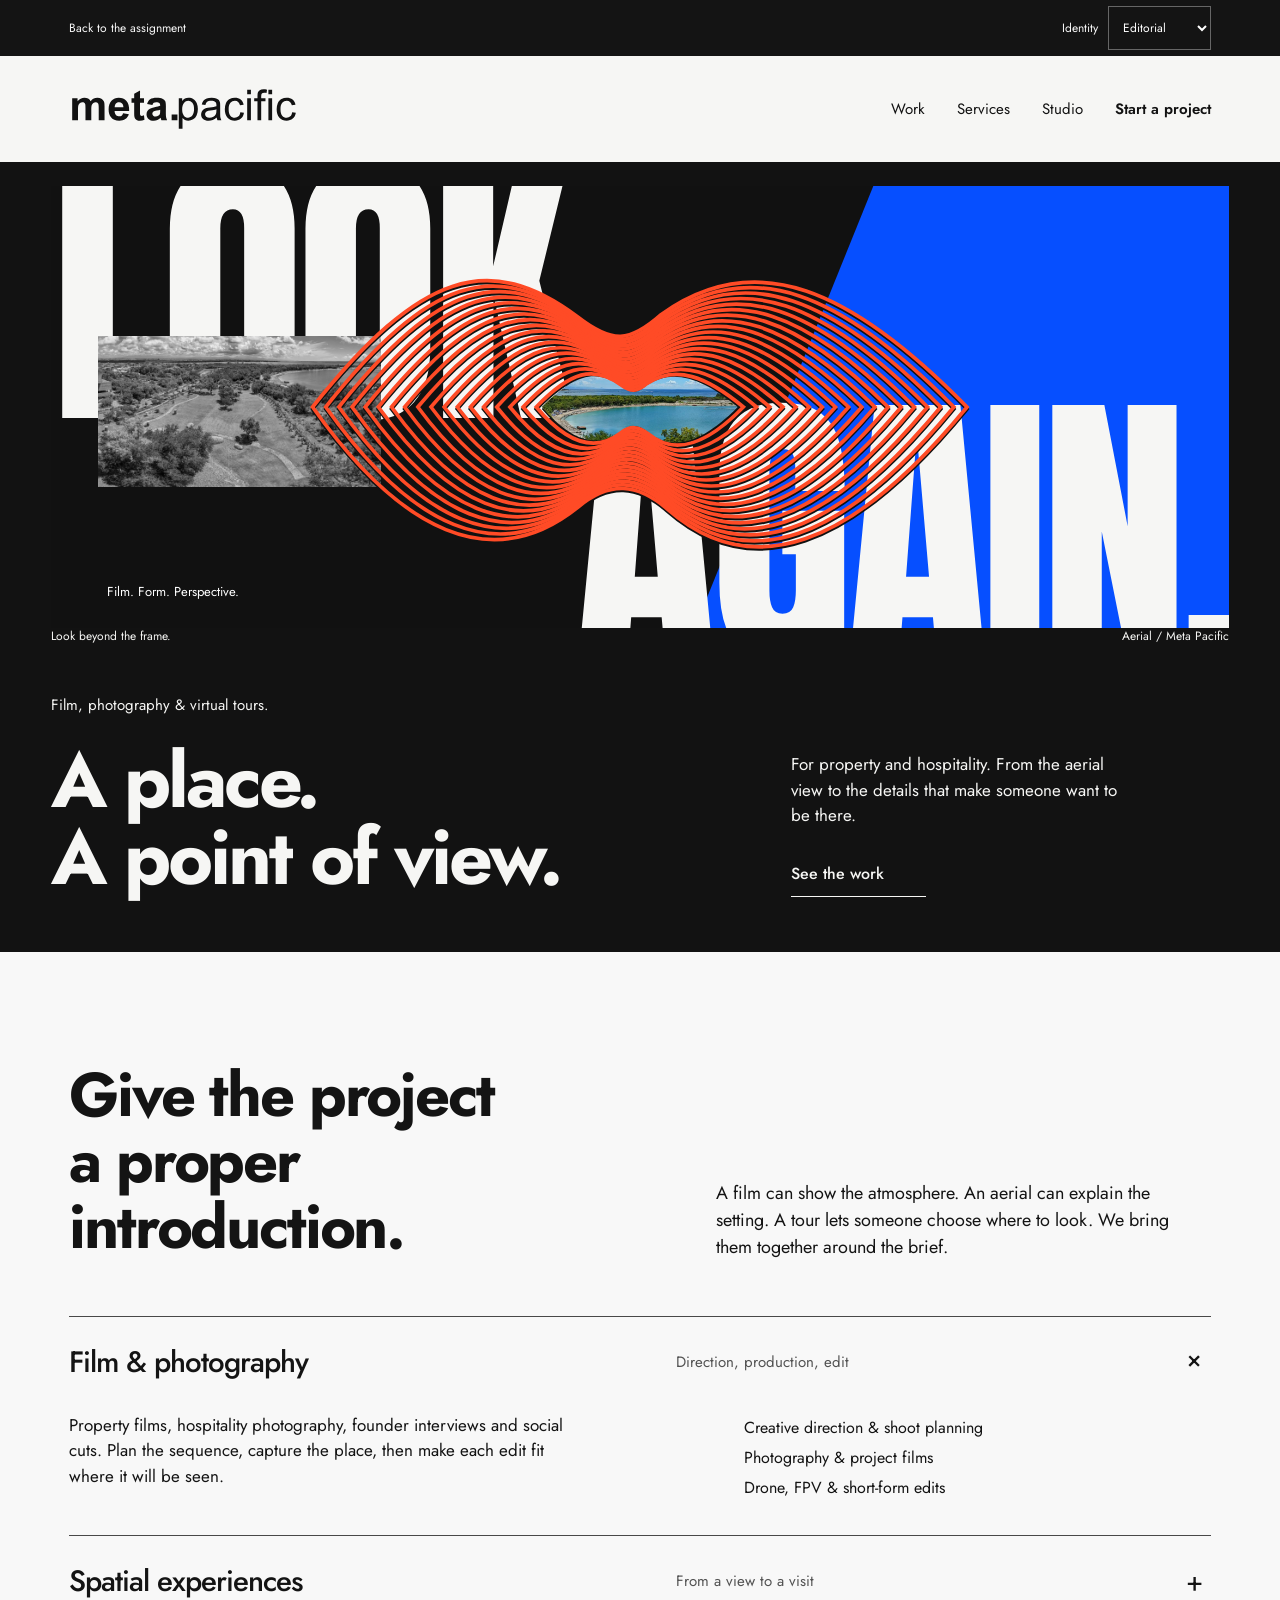
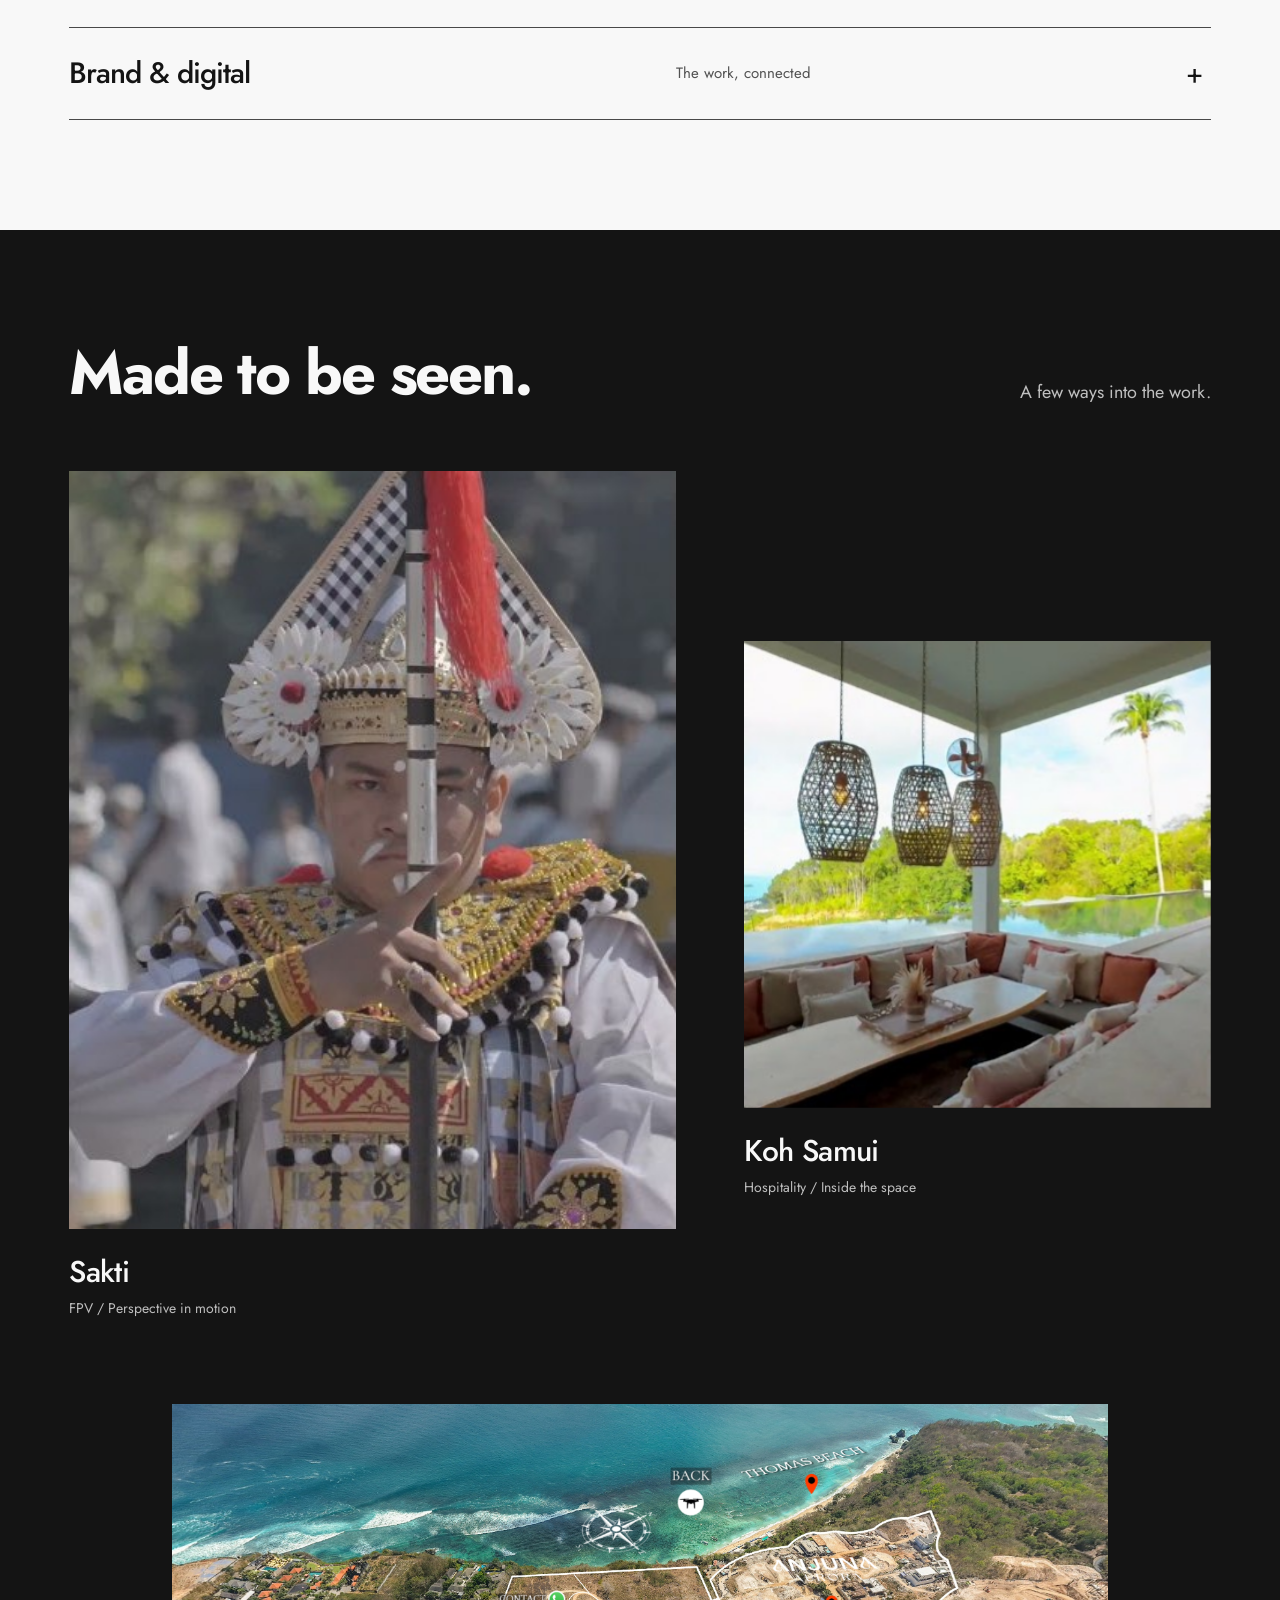
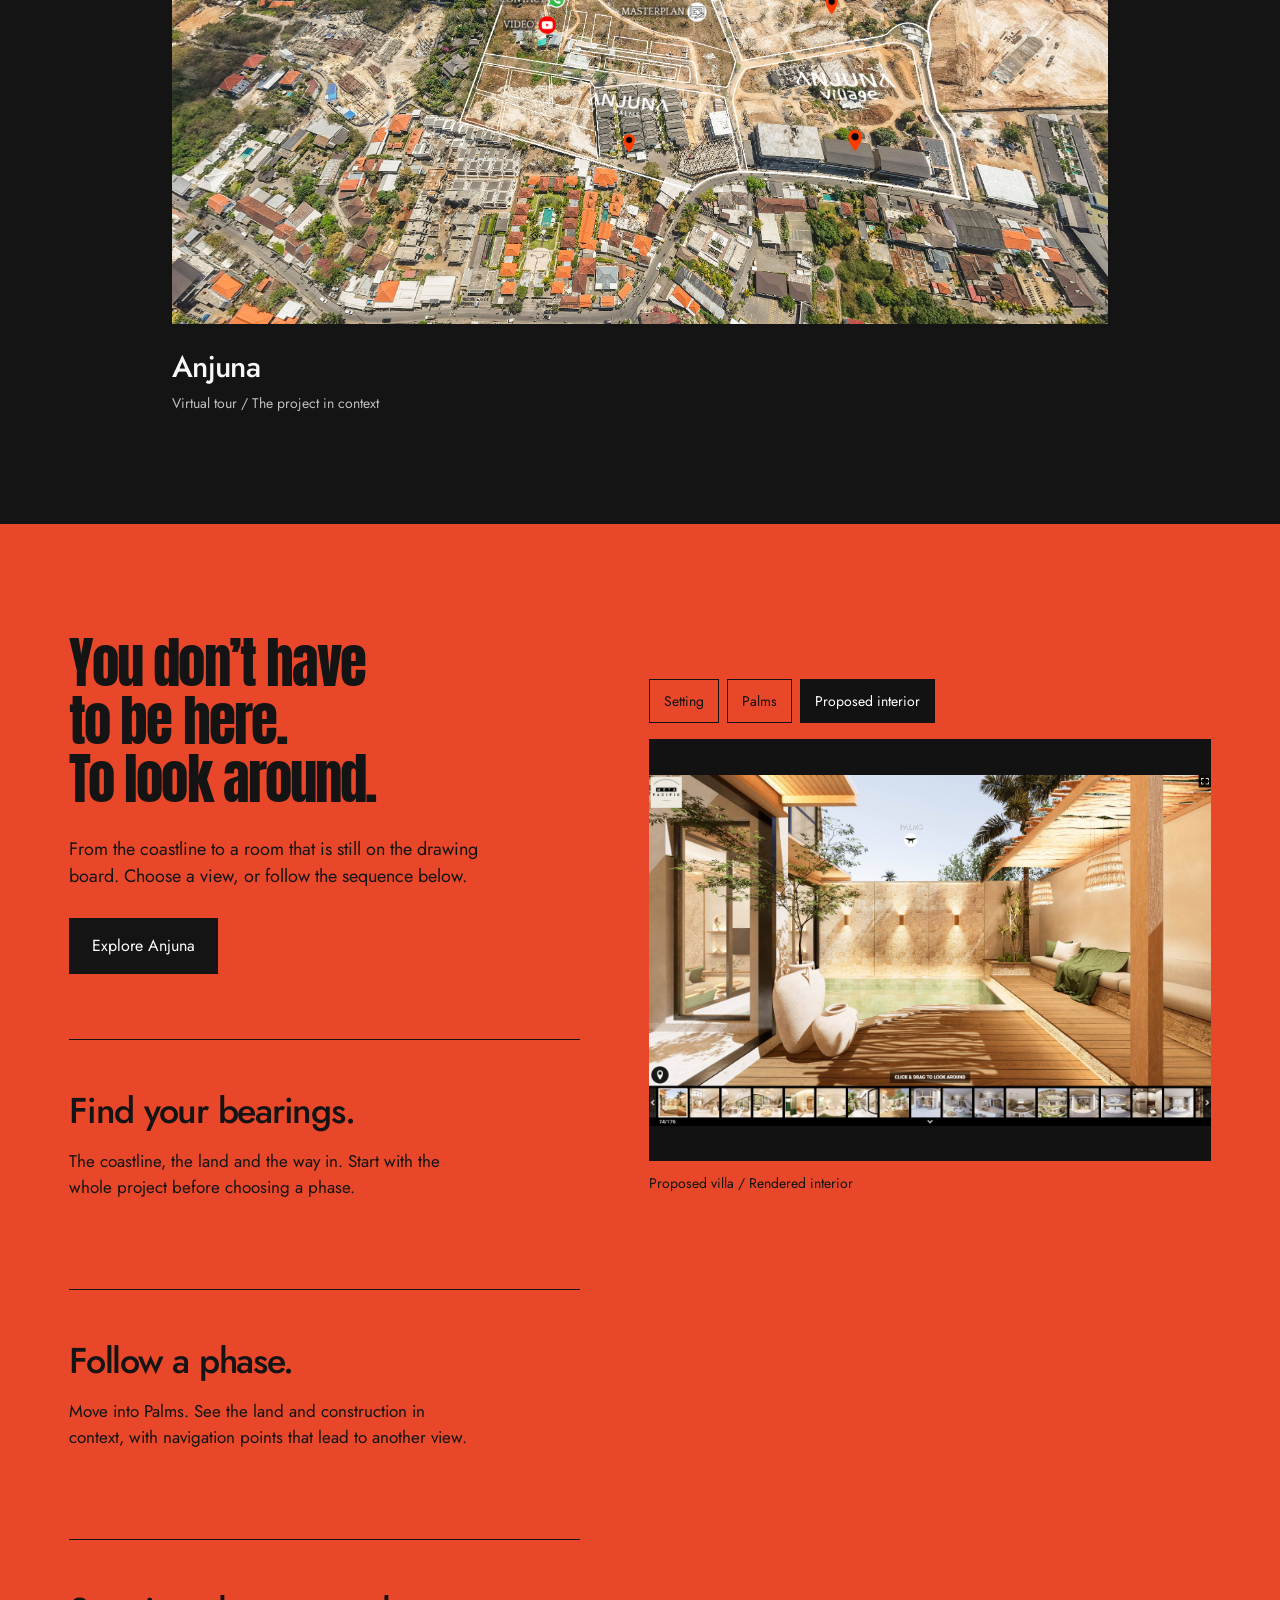
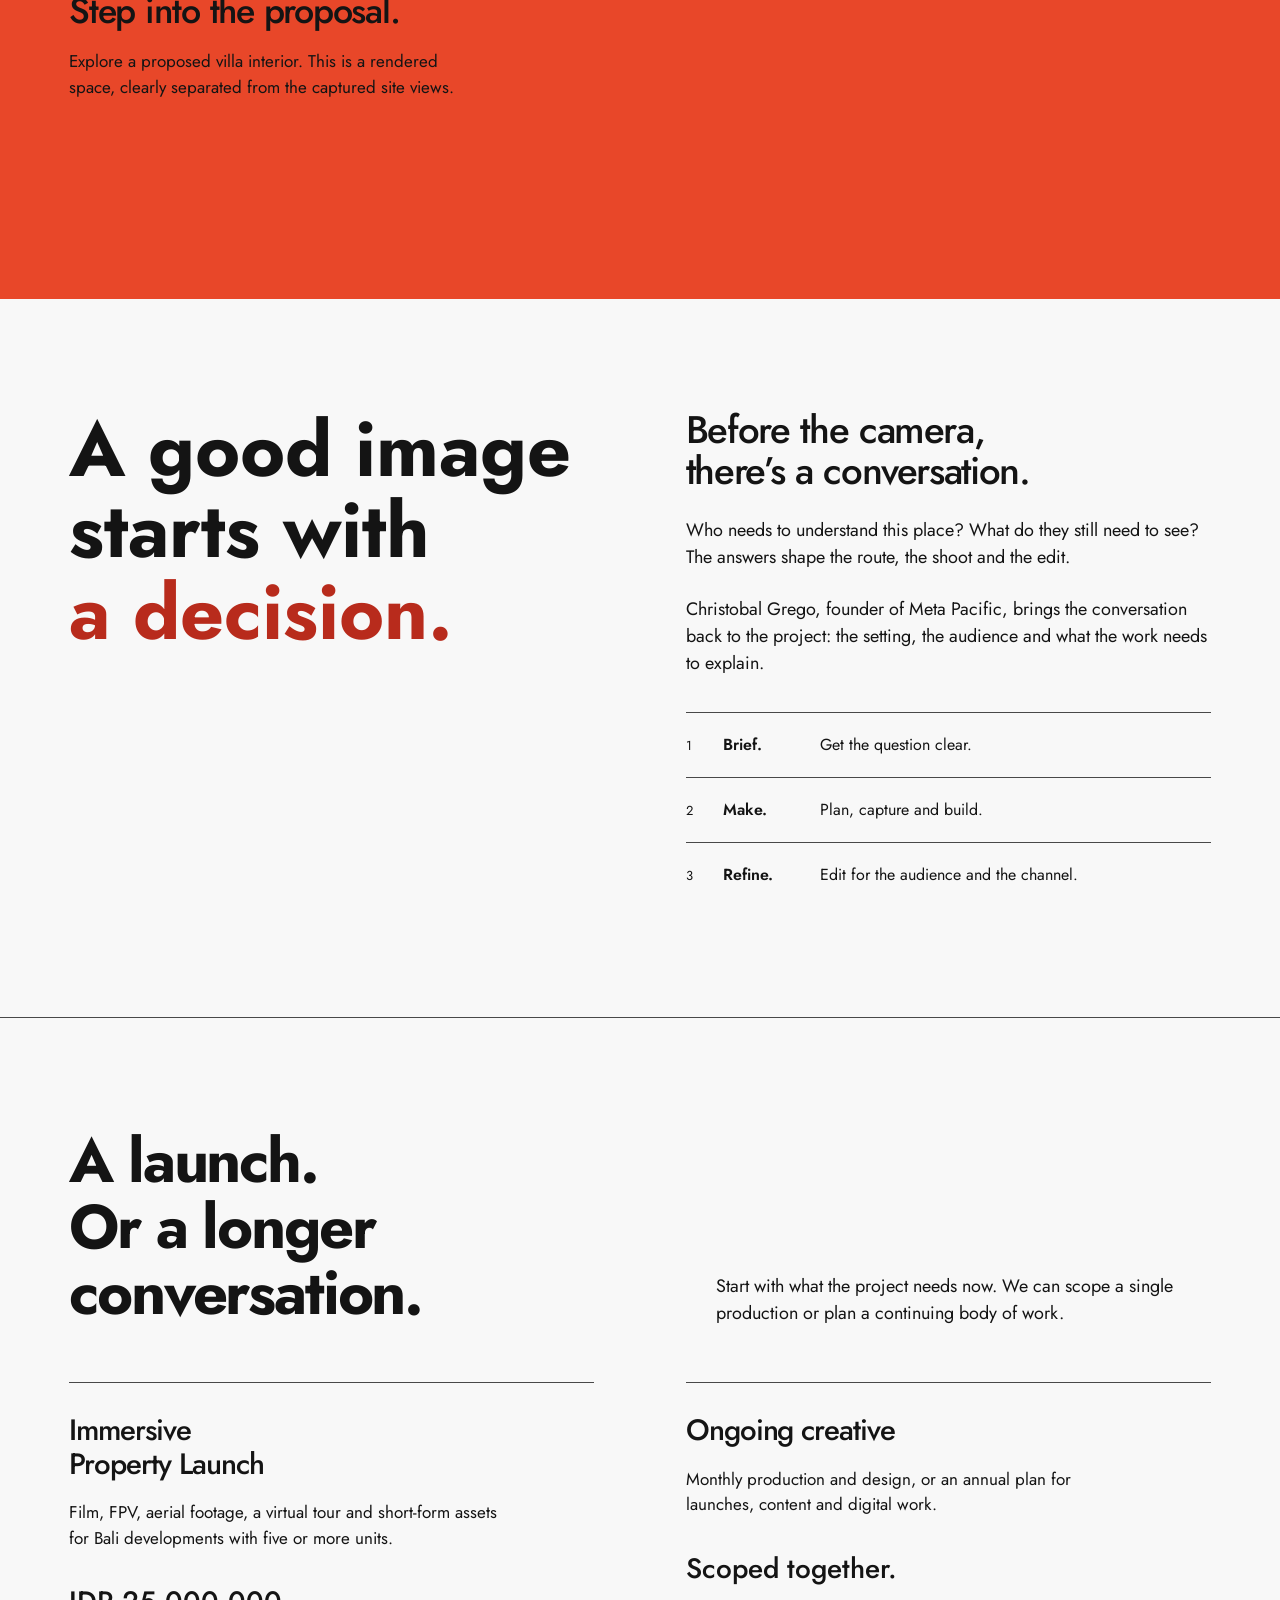
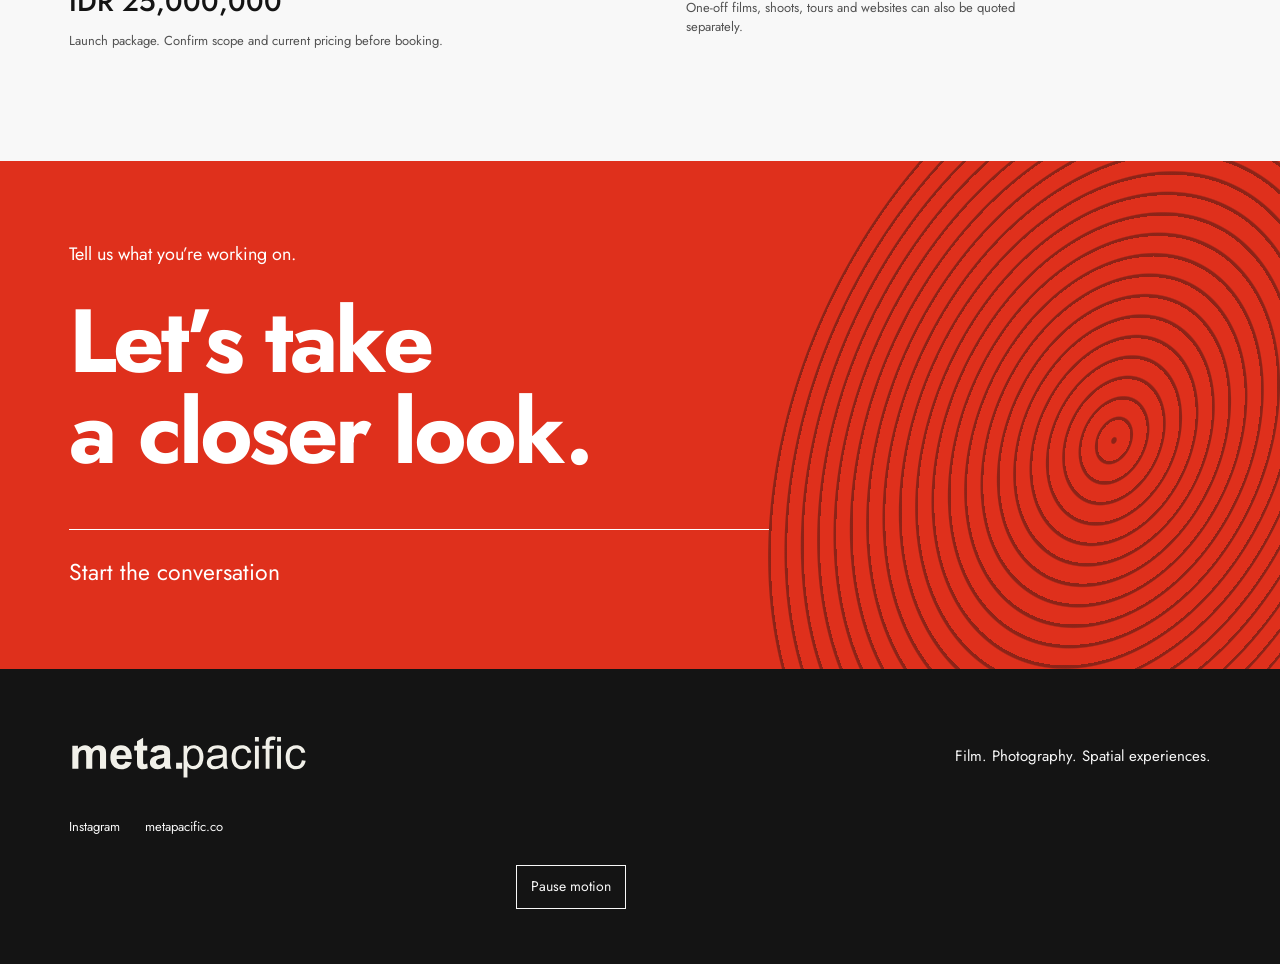
==== commit d31dbfa6: "Lead landing pages with original kinetic contour artwork" ====
--- a/homepage.html
+++ b/homepage.html
@@ -5,7 +5,7 @@
 <meta name="robots" content="noindex"><title>Meta Pacific — Film, photography &amp; virtual tours</title>
 <link rel="icon" href="assets/favicon.png"><link rel="preload" href="fonts/body.ttf" as="font" type="font/ttf" crossorigin>
 <link rel="stylesheet" href="landing.css?v=20260915-submission"><script src="landing.js?v=20260915-submission" defer></script>
-<link rel="stylesheet" href="graphic-system.css?v=20260915-submission"><script src="graphic-motion.js?v=20260915-submission" defer></script><link rel="stylesheet" href="submission.css?v=20260915"><script src="submission.js?v=20260915" defer></script></head>
+<link rel="stylesheet" href="graphic-system.css?v=20260915-submission"><script src="graphic-motion.js?v=20260915-submission" defer></script><link rel="stylesheet" href="submission.css?v=20260915"><script src="submission.js?v=20260915" defer></script><link rel="stylesheet" href="kinetic-art.css?v=20260915-motion"><script src="kinetic-art.js?v=20260915-motion" defer></script></head>
 <body class="submission" data-identity="editorial">
 <a class="skip" href="#main">Skip to content</a>
 <div class="preview-bar"><a href="phase.html?task=landing"> Back to the assignment</a><label for="identity-select">Identity <select id="identity-select"><option value="editorial">Editorial</option><option value="signal">Signal</option><option value="studio">Studio</option></select></label></div>
--- a/kinetic-art.css
+++ b/kinetic-art.css
@@ -0,0 +1,47 @@
+/* Moving print composition: large type, a deforming contour mouth, photographic cuts. */
+.has-motion-art{isolation:isolate;background:#111!important;overflow:hidden}
+.landing-motion-preview{position:relative;height:420px;margin-top:32px}
+.has-motion-art>img{opacity:0!important;animation:none!important}
+.submission .hero-art.has-motion-art::after{content:none}
+.motion-poster{position:absolute;inset:0;overflow:hidden;isolation:isolate;background:#111;color:#ff4b26;container-type:inline-size}
+.poster-type{position:absolute;z-index:1;color:#f6f6f4;font:400 25cqw/.82 Anton,Display,sans-serif;letter-spacing:-.025em;white-space:nowrap;user-select:none}
+.poster-type-top{top:-3%;left:0;animation:type-travel 8s cubic-bezier(.45,0,.55,1) infinite alternate}
+.poster-type-bottom{bottom:-6%;right:-1%;animation:type-travel 8s cubic-bezier(.45,0,.55,1) infinite alternate-reverse}
+@keyframes type-travel{from{transform:translateX(-4%)}to{transform:translateX(8%)}}
+.contour-stage{position:absolute;inset:0;width:100%;height:100%;z-index:3;overflow:visible;filter:drop-shadow(0 2px 0 #111)}
+.contour-turn{transform-origin:50% 50%;animation:contour-turn 12s cubic-bezier(.45,0,.55,1) infinite alternate}
+@keyframes contour-turn{from{transform:rotate(-17deg) scale(.92)}to{transform:rotate(14deg) scale(1.09)}}
+.poster-color-cut{position:absolute;z-index:0;left:64%;top:-30%;width:45%;height:160%;background:#064fff;transform:rotate(22deg);animation:color-cut 12s cubic-bezier(.45,0,.55,1) infinite alternate}
+@keyframes color-cut{from{transform:translateX(0) rotate(22deg)}to{transform:translateX(48%) rotate(-8deg)}}
+.submission .has-motion-art .motion-poster .poster-film-cut{position:absolute;inset:auto;z-index:2;left:4%;top:34%;width:24%;height:34%;max-width:none;object-fit:cover;filter:grayscale(1);scale:1;translate:none;animation:film-cut 8s cubic-bezier(.45,0,.55,1) infinite}
+@keyframes film-cut{0%,100%{transform:translate(0,20%) rotate(-9deg);clip-path:inset(0 100% 0 0)}15%,43%{transform:translate(20%,-8%) rotate(5deg);clip-path:inset(0)}60%,86%{transform:translate(130%,15%) rotate(-5deg);clip-path:inset(0)}95%{transform:translate(180%,15%) rotate(-5deg);clip-path:inset(0 0 0 100%)}}
+.poster-credit{position:absolute;z-index:4;bottom:5%;left:4%;padding:6px 9px;background:#111;color:#fff;font:400 13px/1.2 Jost,Body,sans-serif}
+.art-paused *{animation-play-state:paused!important}
+body.submission[data-identity] .landing-hero{padding-top:24px}
+body.submission[data-identity] .hero-film{order:-1;height:470px;width:100%;align-self:stretch;margin-bottom:28px}
+body.submission[data-identity] .hero-heading{order:1;padding-top:10px;padding-bottom:0}
+body.submission[data-identity] .hero-category{margin-bottom:5px}
+body.submission[data-identity] .hero-window{inset:0 0 28px;height:calc(100% - 28px)}
+body.submission[data-identity=signal] .motion-poster{background:#df301c;color:#111}
+body.submission[data-identity=signal] .poster-color-cut{background:#ffd928}
+body.submission[data-identity=studio] .landing-hero{display:flex;gap:0}
+body.submission[data-identity=studio] .hero-heading{display:grid;grid-template-columns:1.5fr 1fr}
+body.submission[data-identity=studio] .hero-film{height:470px!important}
+body.submission[data-identity=studio] .motion-poster{background:#f6f6f4;color:#111}
+body.submission[data-identity=studio] .poster-type{color:#111}
+body.submission[data-identity=studio] .poster-color-cut{background:#ff4b26}
+body.submission[data-identity] .contact-section{position:relative;isolation:isolate;overflow:hidden}
+body.submission[data-identity] .contact-section::after{content:'';position:absolute;z-index:-1;right:-12%;top:-35%;width:50%;height:180%;border-radius:50%;background:repeating-radial-gradient(ellipse,#111 0 2px,transparent 3px 15px);transform:rotate(25deg);animation:signoff-lines 9s ease-in-out infinite alternate;opacity:.4;pointer-events:none}
+@keyframes signoff-lines{from{transform:rotate(25deg) scaleX(.65)}to{transform:rotate(-15deg) scaleX(1.2)}}
+@media(max-width:767px){
+ .landing-motion-preview{height:330px}
+ body.submission[data-identity] .landing-hero{padding:15px 20px 30px}
+ body.submission[data-identity] .hero-film,body.submission[data-identity=studio] .hero-film{height:330px!important;width:100%;margin-bottom:20px}
+ body.submission[data-identity] .hero-heading,body.submission[data-identity=studio] .hero-heading{display:block;padding:0}
+ .poster-type{font-size:36cqw}.poster-type-top{top:5%}.poster-type-bottom{bottom:6%}
+ .contour-stage{width:165%;max-width:none;left:-32.5%}.poster-credit{font-size:11px;bottom:3%}
+ .submission .has-motion-art .motion-poster .poster-film-cut{width:38%;height:27%;top:30%}.poster-color-cut{left:60%;width:65%}
+ body.submission[data-identity] .contact-section::after{width:90%;right:-45%;opacity:.3}
+}
+@media(prefers-reduced-motion:reduce){.motion-poster *{animation:none!important}.poster-film-cut{clip-path:inset(0)!important}.contour-turn{transform:rotate(-8deg)}body.submission[data-identity] .contact-section::after{animation:none!important}}
+@media print{.landing-motion-preview{height:260px;margin-top:20px;break-inside:avoid}.motion-poster *{animation:none!important}.poster-film-cut{clip-path:inset(0)!important}.contour-turn{transform:rotate(-8deg)}body.submission[data-identity] .contact-section::after{animation:none!important}}
